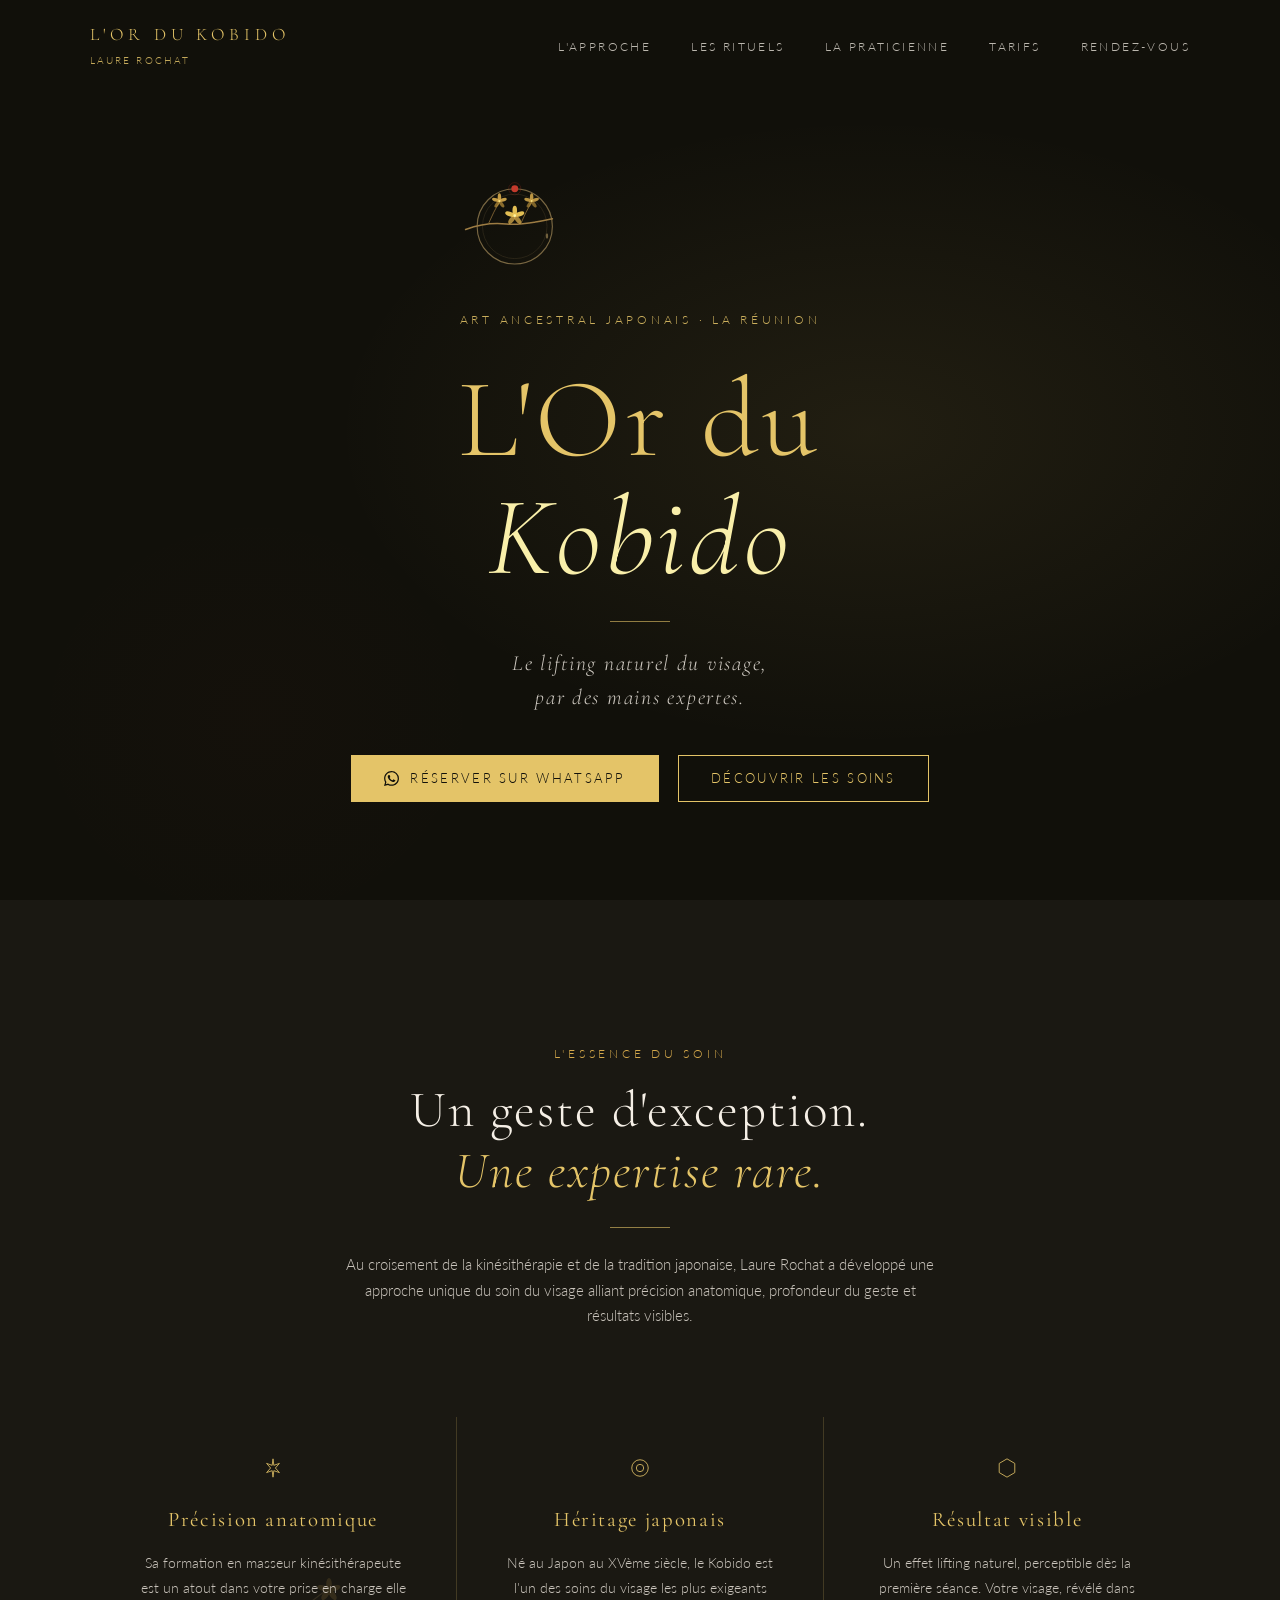
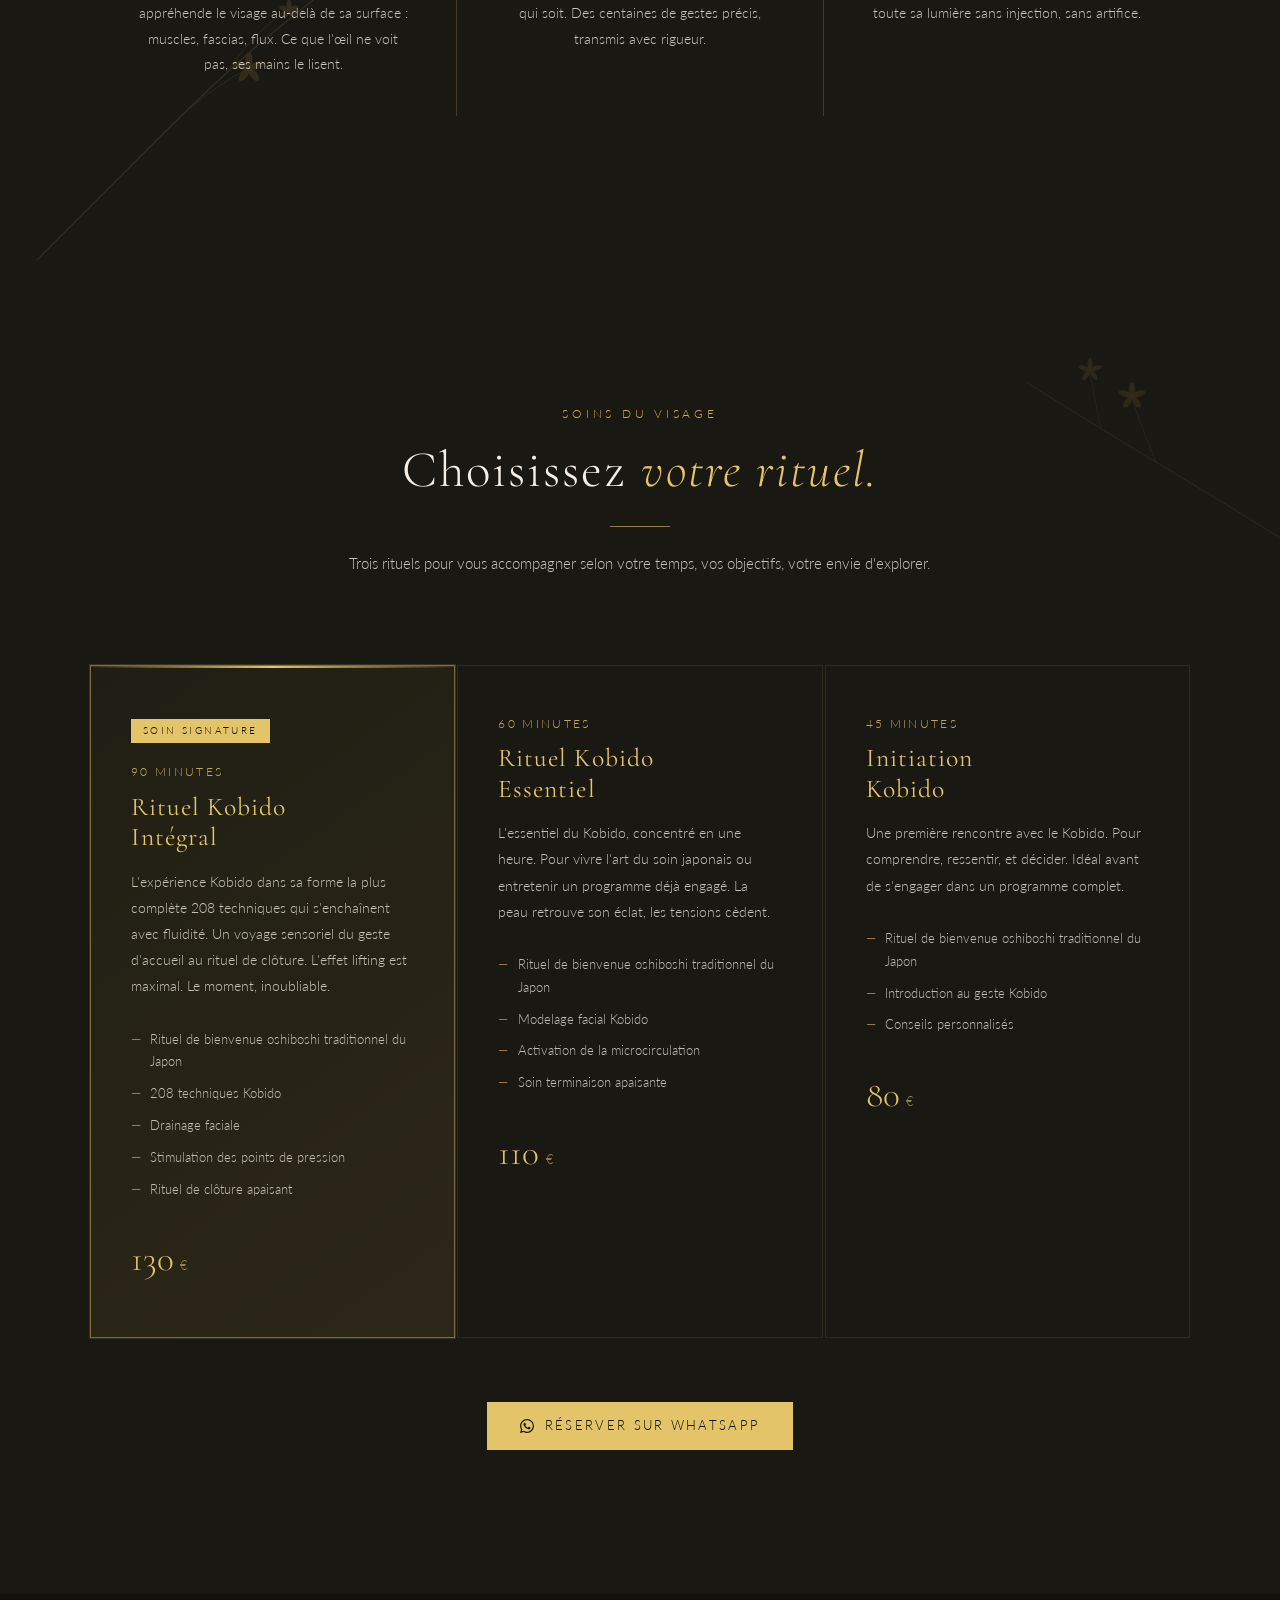
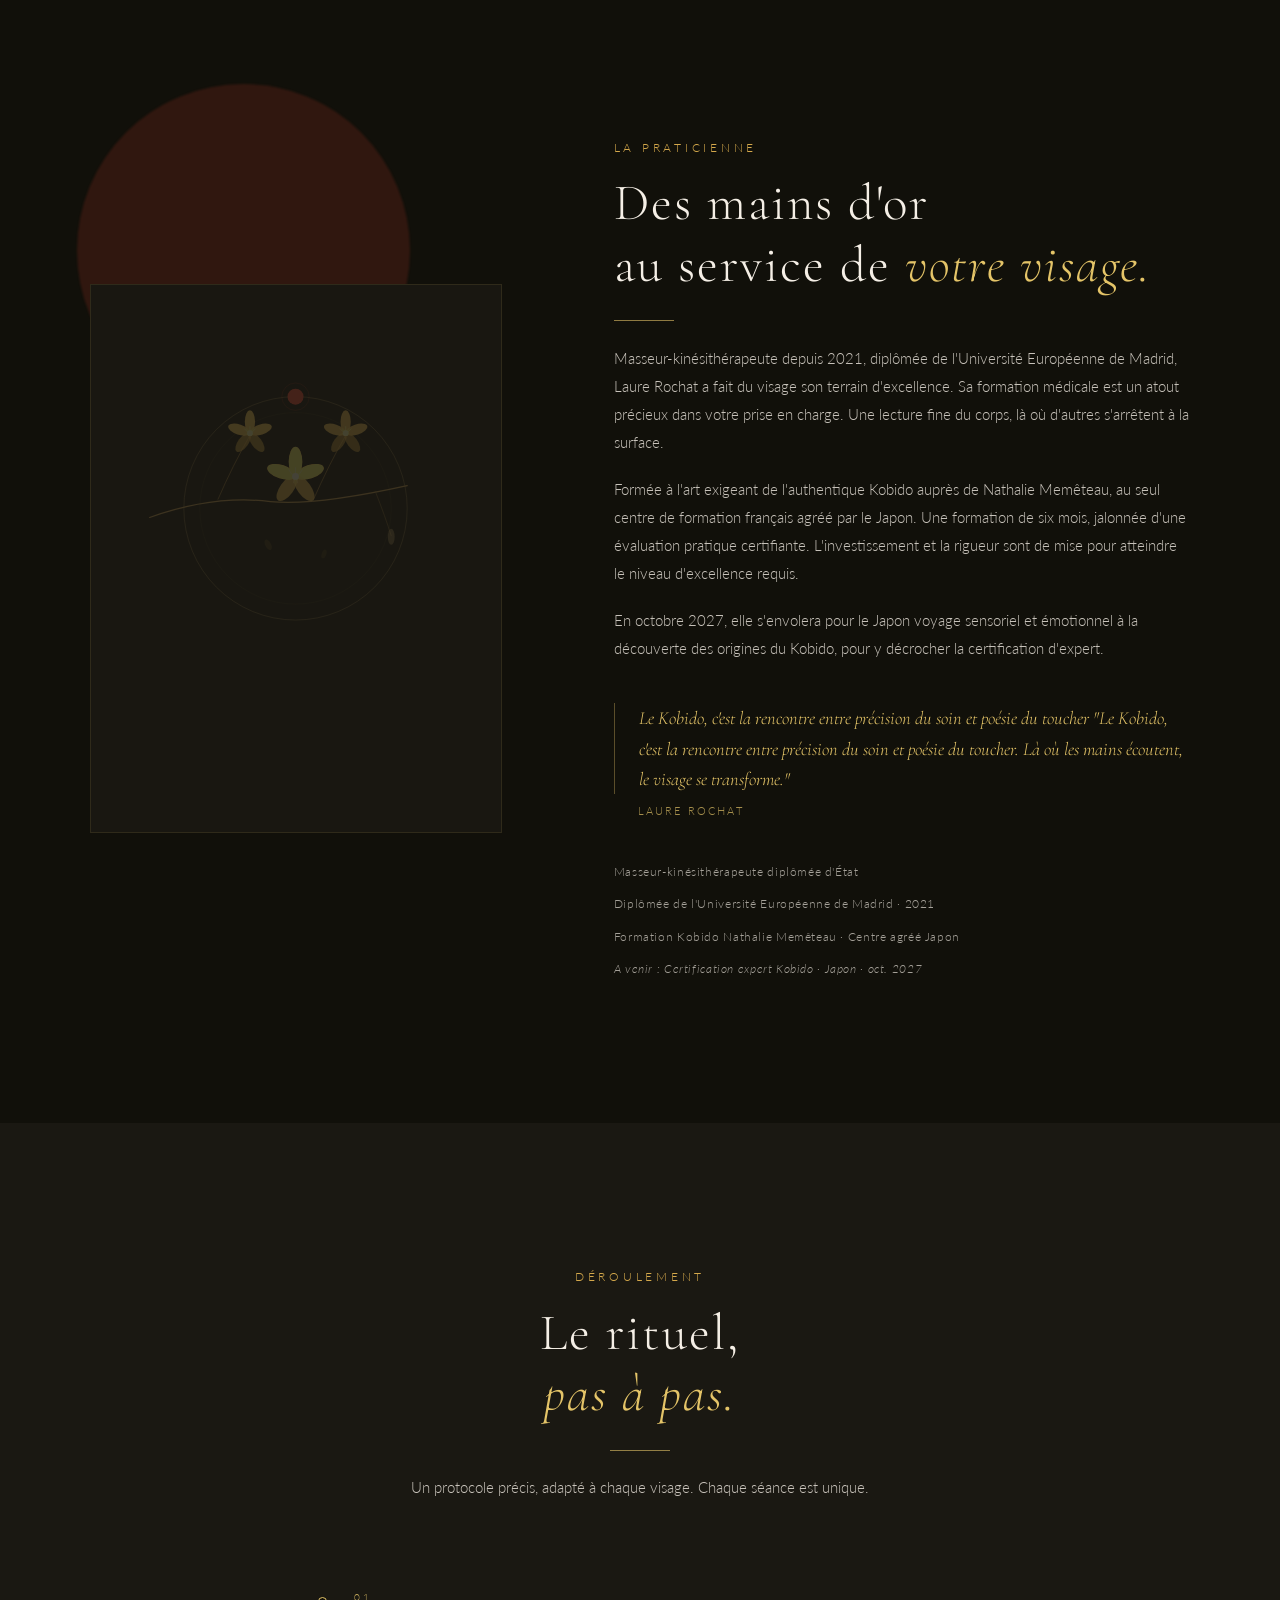
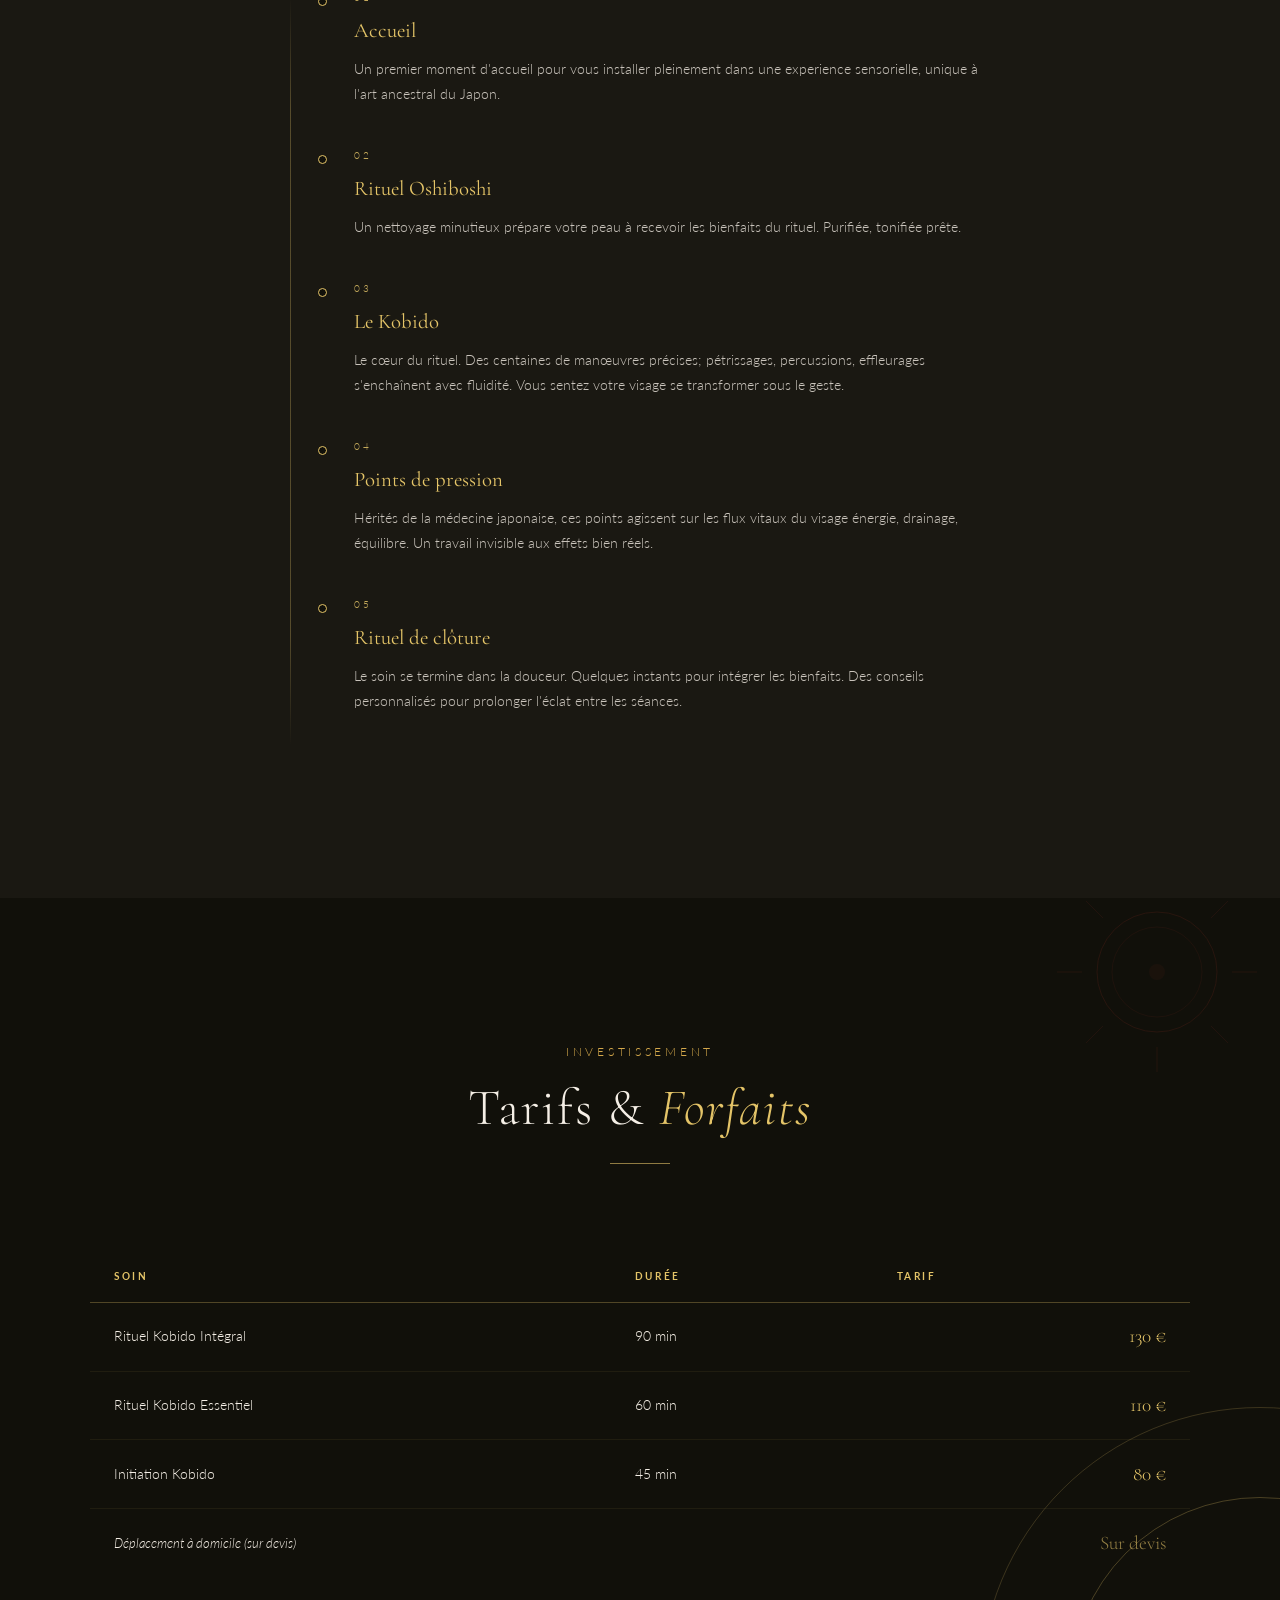
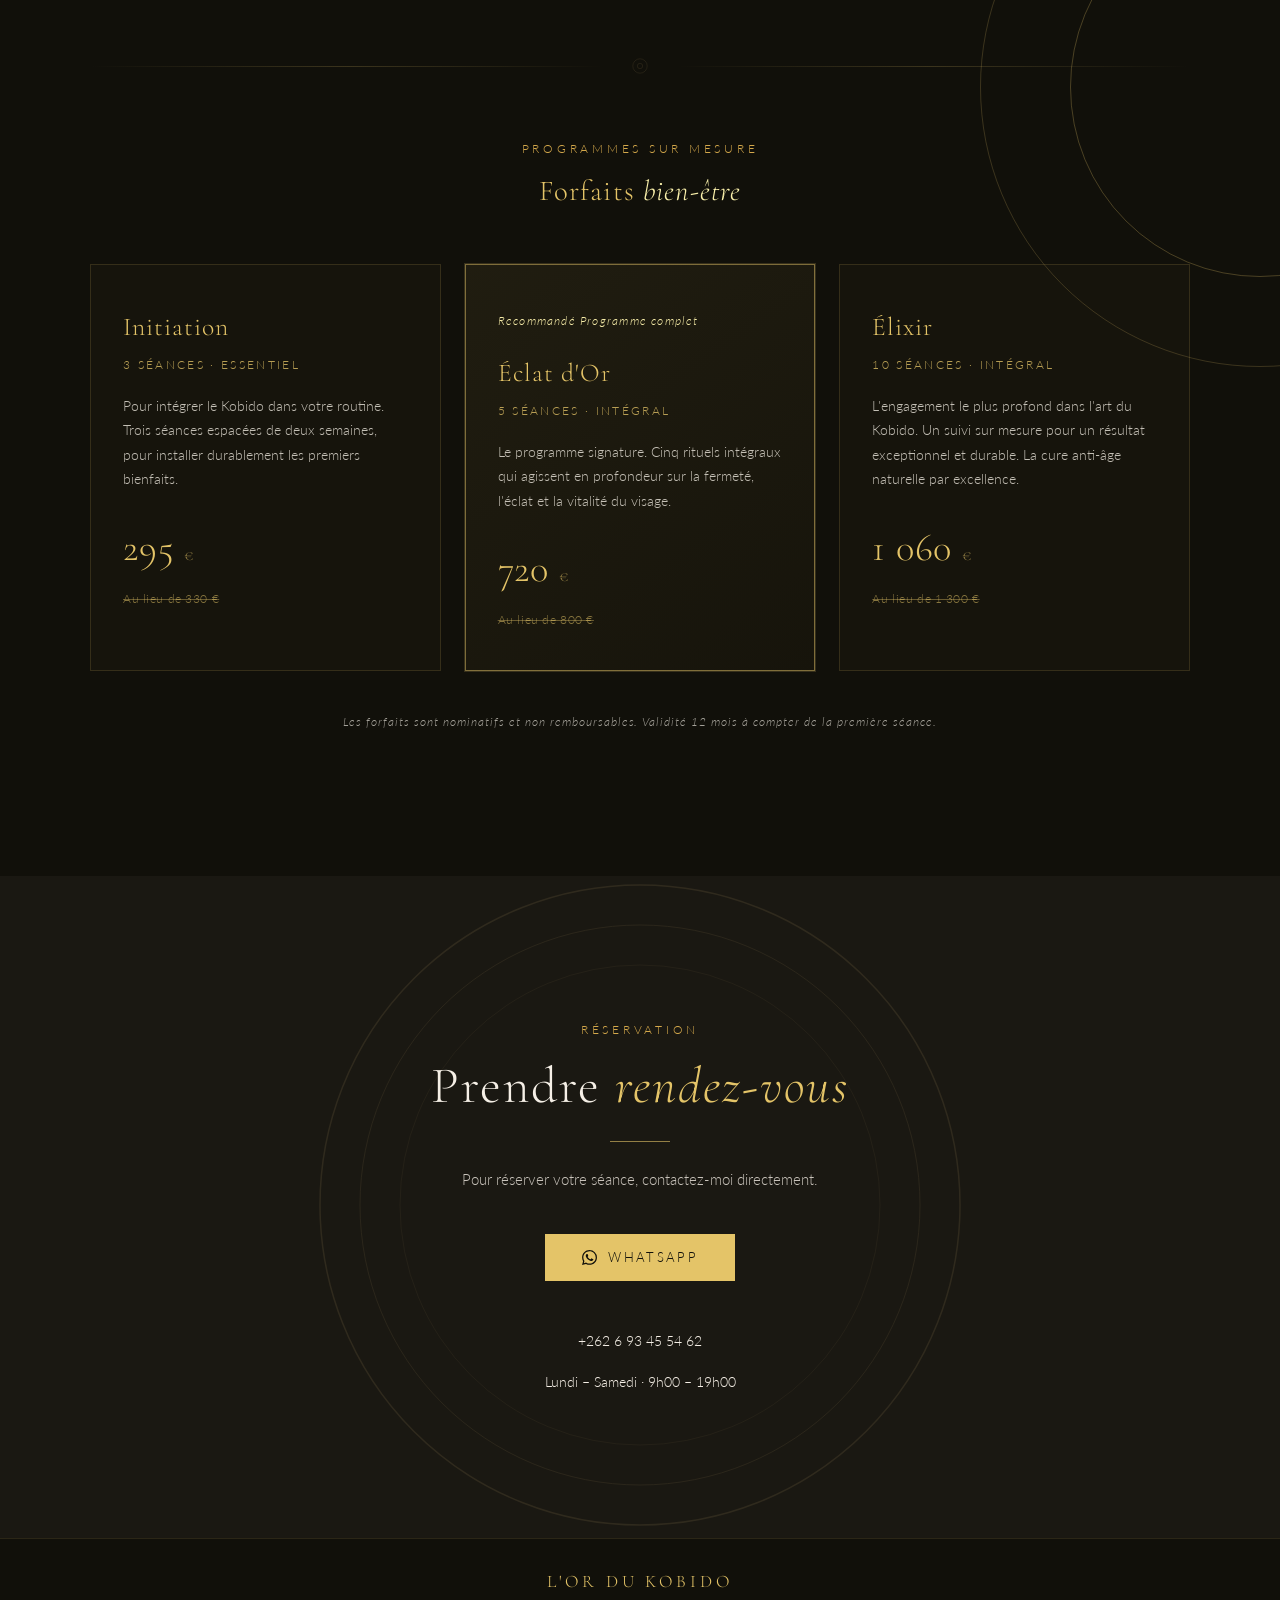
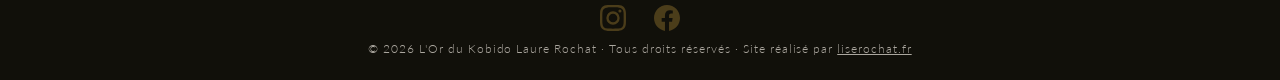
==== index.html @ 45dc6b16 "feat: mise a jour du contenu review avec le client" ====
<!DOCTYPE html>
<html lang="fr">
<head>
  <meta charset="UTF-8" />
  <meta name="viewport" content="width=device-width, initial-scale=1.0" />
  <meta name="description" content="L'Or du Kobido  Laure Rochat, kinésithérapeute spécialisée dans l'art ancestral japonais du Kobido. Lifting naturel et rituel du visage d'exception à La Réunion." />
  <meta name="author" content="L'Or du Kobido  Laure Rochat" />
  <meta name="geo.region" content="RE" />
  <meta name="geo.placename" content="La Réunion, France" />
  <meta name="geo.position" content="-21.1151;55.5364" />

  <!-- Open Graph -->
  <meta property="og:title" content="L'Or du Kobido  Rituel du visage ancestral japonais" />
  <meta property="og:description" content="Rituels Kobido par Laure Rochat, kinésithérapeute. Lifting naturel, éclat et détente profonde à La Réunion." />
  <meta property="og:type" content="website" />
  <meta property="og:url" content="https://lordukobido.fr" />
  <meta property="og:locale" content="fr_FR" />

  <title>L'Or du Kobido · Laure Rochat · La Réunion</title>

  <link rel="preconnect" href="https://fonts.googleapis.com" />
  <link rel="preconnect" href="https://fonts.gstatic.com" crossorigin />
  <link rel="preload" as="style" href="https://fonts.googleapis.com/css2?family=Cormorant+Garamond:ital,wght@0,300;0,400;0,500;1,300;1,400&family=Lato:wght@300;400;700&display=swap" />
  <link rel="stylesheet" href="https://fonts.googleapis.com/css2?family=Cormorant+Garamond:ital,wght@0,300;0,400;0,500;1,300;1,400&family=Lato:wght@300;400;700&display=swap" media="print" onload="this.media='all'" />
  <noscript><link rel="stylesheet" href="https://fonts.googleapis.com/css2?family=Cormorant+Garamond:ital,wght@0,300;0,400;0,500;1,300;1,400&family=Lato:wght@300;400;700&display=swap" /></noscript>
  <link rel="canonical" href="https://lordukobido.fr/" />
  <link rel="icon" href="assets/logo_icone_fond_noir.svg" type="image/svg+xml" />
  <link rel="sitemap" type="application/xml" href="/sitemap.xml" />
  <meta name="robots" content="index, follow" />
  <meta name="theme-color" content="#11100A" />
  <meta property="og:image" content="https://lordukobido.fr/og-image.jpg" />
  <meta property="og:image:width" content="1200" />
  <meta property="og:image:height" content="630" />
  <meta name="twitter:card" content="summary_large_image" />
  <meta name="twitter:title" content="L'Or du Kobido  Rituel du visage ancestral japonais" />
  <meta name="twitter:description" content="Rituels Kobido par Laure Rochat, kinésithérapeute. Lifting naturel, éclat et détente profonde à La Réunion." />
  <meta name="twitter:image" content="https://lordukobido.fr/og-image.jpg" />
  <link rel="stylesheet" href="style.css" />

  <script type="application/ld+json">
  {
    "@context": "https://schema.org",
    "@type": "LocalBusiness",
    "name": "L'Or du Kobido",
    "description": "Rituels du visage Kobido par Laure Rochat, kinésithérapeute. Art ancestral japonais à La Réunion.",
    "url": "https://lordukobido.fr",
    "telephone": "+262693455462",
    "email": "contact@ordukobido.fr",
    "address": {
      "@type": "PostalAddress",
      "addressCountry": "RE",
      "addressLocality": "La Réunion"
    },
    "priceRange": "€€€",
    "openingHours": "Mo-Sa 09:00-19:00",
    "sameAs": [
      "https://www.instagram.com/ordukobido",
      "https://www.facebook.com/ordukobido"
    ]
  }
  </script>
</head>
<body>

<a href="#contenu-principal" class="skip-link">Aller au contenu principal</a>

<!-- ══ DEFS SVG PARTAGÉS ══════════════════════ -->
<svg aria-hidden="true" focusable="false" style="display:none" xmlns="http://www.w3.org/2000/svg">
  <defs>
    <path id="icon-whatsapp" d="M17.472 14.382c-.297-.149-1.758-.867-2.03-.967-.273-.099-.471-.148-.67.15-.197.297-.767.966-.94 1.164-.173.199-.347.223-.644.075-.297-.15-1.255-.463-2.39-1.475-.883-.788-1.48-1.761-1.653-2.059-.173-.297-.018-.458.13-.606.134-.133.298-.347.446-.52.149-.174.198-.298.298-.497.099-.198.05-.371-.025-.52-.075-.149-.669-1.612-.916-2.207-.242-.579-.487-.5-.669-.51-.173-.008-.371-.01-.57-.01-.198 0-.52.074-.792.372-.272.297-1.04 1.016-1.04 2.479 0 1.462 1.065 2.875 1.213 3.074.149.198 2.096 3.2 5.077 4.487.709.306 1.262.489 1.694.625.712.227 1.36.195 1.871.118.571-.085 1.758-.719 2.006-1.413.248-.694.248-1.289.173-1.413-.074-.124-.272-.198-.57-.347m-5.421 7.403h-.004a9.87 9.87 0 01-5.031-1.378l-.361-.214-3.741.982.998-3.648-.235-.374a9.86 9.86 0 01-1.51-5.26c.001-5.45 4.436-9.884 9.888-9.884 2.64 0 5.122 1.03 6.988 2.898a9.825 9.825 0 012.893 6.994c-.003 5.45-4.437 9.884-9.885 9.884m8.413-18.297A11.815 11.815 0 0012.05 0C5.495 0 .16 5.335.157 11.892c0 2.096.547 4.142 1.588 5.945L.057 24l6.305-1.654a11.882 11.882 0 005.683 1.448h.005c6.554 0 11.89-5.335 11.893-11.893a11.821 11.821 0 00-3.48-8.413Z"/>
  </defs>
</svg>

<!-- ══ NAVIGATION ══════════════════════════════ -->
<nav class="nav" role="navigation" aria-label="Navigation principale">
  <div class="container nav__inner">
    <a href="#accueil" class="nav__logo" aria-label="L'Or du Kobido  Accueil">
      <span class="nav__logo-text">
        <span class="nav__logo-name">L'Or du Kobido</span>
        <span class="nav__logo-sub">Laure Rochat</span>
      </span>
    </a>

    <ul class="nav__links" id="nav-links" role="list">
      <li><a href="#approche">L'approche</a></li>
      <li><a href="#prestations">Les rituels</a></li>
      <li><a href="#laure">La praticienne</a></li>
      <li><a href="#tarifs">Tarifs</a></li>
      <li><a href="#contact">Rendez-vous</a></li>
    </ul>

    <button class="nav__burger" aria-controls="nav-links" aria-expanded="false" aria-label="Menu">
      <span></span><span></span><span></span>
    </button>
  </div>
</nav>

<main id="contenu-principal">

<!-- ══ HERO ══════════════════════════════════════ -->
<section id="accueil" class="hero" aria-label="Accueil">


  <div class="hero__bg" aria-hidden="true"></div>

  <div class="hero__content">

    <!-- Logo bijou central -->
    <div class="hero__logo-grand" aria-hidden="true">
      <svg class="hero__logo-svg" xmlns="http://www.w3.org/2000/svg" viewBox="100 70 280 250" focusable="false" aria-hidden="true">
        <circle cx="240" cy="196" r="98" fill="none" stroke="#C9A96E" stroke-width="3" opacity="0.55"/>
        <circle cx="240" cy="196" r="84" fill="none" stroke="#C9A96E" stroke-width="1.5" opacity="0.22"/>
        <circle cx="240" cy="98" r="9" fill="#C0392B"/>
        <circle cx="240" cy="98" r="16" fill="none" stroke="#C0392B" stroke-width="1.5" opacity="0.35"/>
        <path d="M112 204 Q168 184 218 190 Q256 194 338 176" stroke="#9A7A42" stroke-width="4" fill="none" stroke-linecap="round"/>
        <path d="M172 188 Q185 158 200 132" stroke="#7A5F32" stroke-width="2.5" fill="none" stroke-linecap="round"/>
        <path d="M255 190 Q269 158 284 132" stroke="#7A5F32" stroke-width="2.5" fill="none" stroke-linecap="round"/>
        <g transform="translate(200,130)">
          <ellipse cx="0" cy="-10" rx="4.5" ry="10" fill="#D4A84B" opacity="0.9" transform="rotate(0)"/>
          <ellipse cx="0" cy="-10" rx="4.5" ry="10" fill="#D4A84B" opacity="0.9" transform="rotate(72)"/>
          <ellipse cx="0" cy="-10" rx="4.5" ry="10" fill="#B8903A" opacity="0.7" transform="rotate(144)"/>
          <ellipse cx="0" cy="-10" rx="4.5" ry="10" fill="#B8903A" opacity="0.7" transform="rotate(216)"/>
          <ellipse cx="0" cy="-10" rx="4.5" ry="10" fill="#D4A84B" opacity="0.9" transform="rotate(288)"/>
          <circle cx="0" cy="0" r="3" fill="#F5E080"/>
        </g>
        <g transform="translate(240,168)">
          <ellipse cx="0" cy="-13" rx="6" ry="13" fill="#EAC455" opacity="0.95" transform="rotate(0)"/>
          <ellipse cx="0" cy="-13" rx="6" ry="13" fill="#EAC455" opacity="0.95" transform="rotate(72)"/>
          <ellipse cx="0" cy="-13" rx="6" ry="13" fill="#D4A84B" opacity="0.75" transform="rotate(144)"/>
          <ellipse cx="0" cy="-13" rx="6" ry="13" fill="#D4A84B" opacity="0.75" transform="rotate(216)"/>
          <ellipse cx="0" cy="-13" rx="6" ry="13" fill="#EAC455" opacity="0.95" transform="rotate(288)"/>
          <circle cx="0" cy="0" r="3.5" fill="#FBF0A0"/>
        </g>
        <g transform="translate(284,130)">
          <ellipse cx="0" cy="-10" rx="4.5" ry="10" fill="#D4A84B" opacity="0.85" transform="rotate(0)"/>
          <ellipse cx="0" cy="-10" rx="4.5" ry="10" fill="#D4A84B" opacity="0.85" transform="rotate(72)"/>
          <ellipse cx="0" cy="-10" rx="4.5" ry="10" fill="#B8903A" opacity="0.65" transform="rotate(144)"/>
          <ellipse cx="0" cy="-10" rx="4.5" ry="10" fill="#B8903A" opacity="0.65" transform="rotate(216)"/>
          <ellipse cx="0" cy="-10" rx="4.5" ry="10" fill="#D4A84B" opacity="0.85" transform="rotate(288)"/>
          <circle cx="0" cy="0" r="2.5" fill="#F5E080"/>
        </g>
        <ellipse cx="324" cy="221" rx="3" ry="7" fill="#C9A96E" opacity="0.5"/>
      </svg>
    </div>

    <p class="hero__eyebrow">Art ancestral japonais · La Réunion</p>
    <h1 class="hero__title">L'Or du <em>Kobido</em></h1>
    <span class="sep" aria-hidden="true"></span>
    <p class="hero__subtitle">Le lifting naturel du visage,<br>par des mains expertes.</p>

    <div class="hero__cta">
      <a href="https://wa.me/262693455462" class="btn btn--plein btn--icon" target="_blank" rel="noopener noreferrer" aria-label="Réserver sur WhatsApp">
        <svg width="15" height="15" viewBox="0 0 24 24" fill="currentColor" aria-hidden="true" focusable="false"><use href="#icon-whatsapp"/></svg>
        Réserver sur WhatsApp
      </a>
      <a href="#prestations" class="btn">Découvrir les soins</a>
    </div>
  </div>
</section>

<!-- ══ APPROCHE ══════════════════════════════════ -->
<section id="approche" class="section section--creme" aria-labelledby="approche-titre">
  <!-- Deco  branche cerisier -->
  <svg aria-hidden="true" focusable="false" style="position:absolute;bottom:-5%;left:-4%;width:480px;height:380px;pointer-events:none;user-select:none;opacity:0.14" viewBox="0 0 480 380" xmlns="http://www.w3.org/2000/svg">
    <path d="M60 360 Q140 280 220 200 Q300 120 380 60" stroke="#C9A96E" stroke-width="1.2" fill="none" stroke-linecap="round"/>
    <path d="M220 200 Q260 160 300 140" stroke="#C9A96E" stroke-width="0.8" fill="none" stroke-linecap="round"/>
    <path d="M280 140 Q310 100 340 80" stroke="#C9A96E" stroke-width="0.7" fill="none" stroke-linecap="round"/>
    <g transform="translate(300,140)">
      <ellipse cx="0" cy="-8" rx="3.5" ry="8" fill="#D4A84B" transform="rotate(0)"/>
      <ellipse cx="0" cy="-8" rx="3.5" ry="8" fill="#D4A84B" transform="rotate(72)"/>
      <ellipse cx="0" cy="-8" rx="3.5" ry="8" fill="#D4A84B" transform="rotate(144)"/>
      <ellipse cx="0" cy="-8" rx="3.5" ry="8" fill="#D4A84B" transform="rotate(216)"/>
      <ellipse cx="0" cy="-8" rx="3.5" ry="8" fill="#D4A84B" transform="rotate(288)"/>
      <circle cx="0" cy="0" r="2" fill="#F5E080"/>
    </g>
    <g transform="translate(380,62)">
      <ellipse cx="0" cy="-6" rx="2.8" ry="6" fill="#D4A84B" transform="rotate(0)"/>
      <ellipse cx="0" cy="-6" rx="2.8" ry="6" fill="#D4A84B" transform="rotate(72)"/>
      <ellipse cx="0" cy="-6" rx="2.8" ry="6" fill="#D4A84B" transform="rotate(144)"/>
      <ellipse cx="0" cy="-6" rx="2.8" ry="6" fill="#D4A84B" transform="rotate(216)"/>
      <ellipse cx="0" cy="-6" rx="2.8" ry="6" fill="#D4A84B" transform="rotate(288)"/>
      <circle cx="0" cy="0" r="1.6" fill="#F5E080"/>
    </g>
    <g transform="translate(340,82)">
      <ellipse cx="0" cy="-5" rx="2.5" ry="5" fill="#C9A96E" transform="rotate(0)"/>
      <ellipse cx="0" cy="-5" rx="2.5" ry="5" fill="#C9A96E" transform="rotate(72)"/>
      <ellipse cx="0" cy="-5" rx="2.5" ry="5" fill="#C9A96E" transform="rotate(144)"/>
      <ellipse cx="0" cy="-5" rx="2.5" ry="5" fill="#C9A96E" transform="rotate(216)"/>
      <ellipse cx="0" cy="-5" rx="2.5" ry="5" fill="#C9A96E" transform="rotate(288)"/>
      <circle cx="0" cy="0" r="1.4" fill="#F5E080"/>
    </g>
  </svg>
  <div class="container">
    <header class="section__header reveal">
      <p class="section__surtitle">L'essence du soin</p>
      <h2 class="section__title" id="approche-titre">Un geste d'exception.<br><em>Une expertise rare.</em></h2>
      <span class="sep"></span>
      <p class="section__intro">
        Au croisement de la kinésithérapie et de la tradition japonaise, Laure Rochat a développé une approche unique du soin du visage alliant précision anatomique, profondeur du geste et résultats visibles.
      </p>
    </header>

    <div class="philosophie__grid" role="list">
      <article class="philosophie__item reveal reveal-delay-1">
        <svg class="philosophie__icon" viewBox="0 0 24 24" aria-hidden="true" focusable="false" width="22" height="22" fill="none" stroke="currentColor" stroke-width="1"><path d="M12 2 L12.9 9.1 L19 7 L14.6 12 L19 17 L12.9 14.9 L12 22 L11.1 14.9 L5 17 L9.4 12 L5 7 L11.1 9.1 Z"/></svg>
        <h3>Précision anatomique</h3>
        <p>Sa formation en masseur kinésithérapeute est un atout dans votre prise en charge  elle appréhende le visage au-delà de sa surface : muscles, fascias, flux. Ce que l'œil ne voit pas, ses mains le lisent.</p>
      </article>
      <div class="philosophie__divider" aria-hidden="true"></div>
      <article class="philosophie__item reveal reveal-delay-2">
        <svg class="philosophie__icon" viewBox="0 0 24 24" aria-hidden="true" focusable="false" width="22" height="22" fill="none" stroke="currentColor" stroke-width="1"><circle cx="12" cy="12" r="9"/><circle cx="12" cy="12" r="4"/></svg>
        <h3>Héritage japonais</h3>
        <p>Né au Japon au XVème siècle, le Kobido est l'un des soins du visage les plus exigeants qui soit. Des centaines de gestes précis, transmis avec rigueur.</p>
      </article>
      <div class="philosophie__divider" aria-hidden="true"></div>
      <article class="philosophie__item reveal reveal-delay-3">
        <svg class="philosophie__icon" viewBox="0 0 24 24" aria-hidden="true" focusable="false" width="22" height="22" fill="none" stroke="currentColor" stroke-width="1"><path d="M12 2 L20.5 7 L20.5 17 L12 22 L3.5 17 L3.5 7 Z"/></svg>
        <h3>Résultat visible</h3>
        <p>Un effet lifting naturel, perceptible dès la première séance. Votre visage, révélé dans toute sa lumière  sans injection, sans artifice.</p>
      </article>
    </div>
  </div>
</section>

<!-- ══ PRESTATIONS ════════════════════════════════ -->
<section id="prestations" class="section section--creme" aria-labelledby="prestations-titre">
  <svg aria-hidden="true" focusable="false" style="position:absolute;top:4%;right:-2%;width:min(360px,40vw);height:min(280px,30vw);pointer-events:none;user-select:none;opacity:0.11" viewBox="0 0 360 280" xmlns="http://www.w3.org/2000/svg">
    <path d="M360 240 Q280 190 210 148 Q155 115 80 68" stroke="#C9A96E" stroke-width="1" fill="none" stroke-linecap="round"/>
    <path d="M210 148 Q195 112 186 84" stroke="#C9A96E" stroke-width="0.7" fill="none" stroke-linecap="round"/>
    <path d="M155 115 Q148 82 144 58" stroke="#C9A96E" stroke-width="0.6" fill="none" stroke-linecap="round"/>
    <g transform="translate(186,82)">
      <ellipse cx="0" cy="-7" rx="3" ry="7" fill="#D4A84B" transform="rotate(0)"/>
      <ellipse cx="0" cy="-7" rx="3" ry="7" fill="#D4A84B" transform="rotate(72)"/>
      <ellipse cx="0" cy="-7" rx="3" ry="7" fill="#D4A84B" transform="rotate(144)"/>
      <ellipse cx="0" cy="-7" rx="3" ry="7" fill="#D4A84B" transform="rotate(216)"/>
      <ellipse cx="0" cy="-7" rx="3" ry="7" fill="#D4A84B" transform="rotate(288)"/>
      <circle cx="0" cy="0" r="2" fill="#F5E080"/>
    </g>
    <g transform="translate(144,56)">
      <ellipse cx="0" cy="-6" rx="2.5" ry="6" fill="#C9A96E" transform="rotate(0)"/>
      <ellipse cx="0" cy="-6" rx="2.5" ry="6" fill="#C9A96E" transform="rotate(72)"/>
      <ellipse cx="0" cy="-6" rx="2.5" ry="6" fill="#C9A96E" transform="rotate(144)"/>
      <ellipse cx="0" cy="-6" rx="2.5" ry="6" fill="#C9A96E" transform="rotate(216)"/>
      <ellipse cx="0" cy="-6" rx="2.5" ry="6" fill="#C9A96E" transform="rotate(288)"/>
      <circle cx="0" cy="0" r="1.5" fill="#F5E080"/>
    </g>
  </svg>
  <div class="container">
    <header class="section__header reveal">
      <p class="section__surtitle">Soins du visage</p>
      <h2 class="section__title" id="prestations-titre">Choisissez <em>votre rituel.</em></h2>
      <span class="sep"></span>
      <p class="section__intro">
        Trois rituels pour vous accompagner  selon votre temps, vos objectifs, votre envie d'explorer.
      </p>
    </header>

    <div class="prestations__grid" role="list">
      <article class="prestation-card prestation-card--vedette reveal reveal-delay-1">
        <span class="prestation-card__badge">Soin signature</span>
        <p class="prestation-card__duree">90 minutes</p>
        <h3 class="prestation-card__titre">Rituel Kobido<br>Intégral</h3>
        <p class="prestation-card__desc">
          L'expérience Kobido dans sa forme la plus complète 208 techniques qui s'enchaînent avec fluidité. Un voyage sensoriel du geste d'accueil au rituel de clôture. L'effet lifting est maximal. Le moment, inoubliable.
        </p>
        <ul class="prestation-card__details">
          <li>Rituel de bienvenue oshiboshi traditionnel du Japon</li>
          <li>208 techniques Kobido</li>
          <li>Drainage faciale</li>
          <li>Stimulation des points de pression</li>
          <li>Rituel de clôture apaisant</li>
        </ul>
        <div class="prestation-card__prix">
          <span class="prestation-card__montant">130</span>
          <span class="prestation-card__devise">€</span>
        </div>
      </article>

      <article class="prestation-card reveal reveal-delay-2">
        <p class="prestation-card__duree">60 minutes</p>
        <h3 class="prestation-card__titre">Rituel Kobido<br>Essentiel</h3>
        <p class="prestation-card__desc">
          L'essentiel du Kobido, concentré en une heure. Pour vivre l'art du soin japonais ou entretenir un programme déjà engagé. La peau retrouve son éclat, les tensions cèdent.
        </p>
        <ul class="prestation-card__details">
          <li>Rituel de bienvenue oshiboshi traditionnel du Japon</li>
          <li>Modelage facial Kobido</li>
          <li>Activation de la microcirculation</li>
          <li>Soin terminaison apaisante</li>
        </ul>
        <div class="prestation-card__prix">
          <span class="prestation-card__montant">110</span>
          <span class="prestation-card__devise">€</span>
        </div>
      </article>

      <article class="prestation-card reveal reveal-delay-3">
        <p class="prestation-card__duree">45 minutes</p>
        <h3 class="prestation-card__titre">Initiation<br>Kobido</h3>
        <p class="prestation-card__desc">
          Une première rencontre avec le Kobido. Pour comprendre, ressentir, et décider. Idéal avant de s'engager dans un programme complet.
        </p>
        <ul class="prestation-card__details">
          <li>Rituel de bienvenue oshiboshi traditionnel du Japon</li>
          <li>Introduction au geste Kobido</li>
          <li>Conseils personnalisés</li>
        </ul>
        <div class="prestation-card__prix">
          <span class="prestation-card__montant">80</span>
          <span class="prestation-card__devise">€</span>
        </div>
      </article>
    </div>

    <div class="section__cta-inline reveal">
      <a href="https://wa.me/262693455462" class="btn btn--plein btn--icon" target="_blank" rel="noopener noreferrer" aria-label="Réserver sur WhatsApp">
        <svg width="14" height="14" viewBox="0 0 24 24" fill="currentColor" aria-hidden="true" focusable="false"><use href="#icon-whatsapp"/></svg>
        Réserver sur WhatsApp
      </a>
    </div>
  </div>
</section>

<!-- ══ EXPERTISE DE LAURE ════════════════════════ -->
<section id="laure" class="section section--laure" aria-labelledby="laure-titre">
  <div class="container">
    <div class="expertise__layout">

      <div class="expertise__photo reveal">
        <div class="expertise__photo-logo" aria-hidden="true">
          <img src="assets/logo_icone_fond_noir.svg" alt="" width="120" height="120" loading="lazy" class="expertise__photo-logo-img" />
        </div>
      </div>

      <div class="expertise__text reveal reveal-delay-2">
        <p class="section__surtitle">La praticienne</p>
        <h2 class="section__title" id="laure-titre">Des mains d'or<br>au service de <em>votre visage.</em></h2>
        <span class="sep sep--left"></span>

        <p class="expertise__bio">
          Masseur-kinésithérapeute depuis 2021, diplômée de l'Université Européenne de Madrid, Laure Rochat a fait du visage son terrain d'excellence. Sa formation médicale est un atout précieux dans votre prise en charge. Une lecture fine du corps, là où d'autres s'arrêtent à la surface.
        </p>
        <p class="expertise__bio">
          Formée à l'art exigeant de l'authentique Kobido auprès de Nathalie Memêteau, au seul centre de formation français agréé par le Japon. Une formation de six mois, jalonnée d'une évaluation pratique certifiante. L'investissement et la rigueur sont de mise pour atteindre le niveau d'excellence requis.
        </p>
        <p class="expertise__bio">
          En octobre 2027, elle s'envolera pour le Japon voyage sensoriel et émotionnel à la découverte des origines du Kobido, pour y décrocher la certification d'expert.
        </p>

        <blockquote class="expertise__citation">Le Kobido, c'est la rencontre entre précision du soin et poésie du toucher
          "Le Kobido, c'est la rencontre entre précision du soin et poésie du toucher. Là où les mains écoutent, le visage se transforme."
        </blockquote>
        <p class="expertise__citation-auteur"> Laure Rochat</p>

        <ul class="expertise__badges" aria-label="Qualifications de Laure Rochat">
          <li class="expertise__badge">Masseur-kinésithérapeute diplômée d'État</li>
          <li class="expertise__badge">Diplômée de l'Université Européenne de Madrid · 2021</li>
          <li class="expertise__badge">Formation Kobido  Nathalie Memêteau · Centre agréé Japon</li>
          <li class="expertise__badge"> <em>A venir : Certification expert Kobido · Japon · oct. 2027</em></li>
        </ul>
      </div>

    </div>
  </div>
</section>

<!-- ══ LE RITUEL ══════════════════════════════════ -->
<section id="rituel" class="section section--creme" aria-labelledby="rituel-titre">
  <div class="container">
    <header class="section__header reveal">
      <p class="section__surtitle">Déroulement</p>
      <h2 class="section__title" id="rituel-titre">Le rituel,<br><em>pas à pas.</em></h2>
      <span class="sep"></span>
      <p class="section__intro">
        Un protocole précis, adapté à chaque visage. Chaque séance est unique.
      </p>
    </header>

    <div class="rituel__steps reveal" role="list">
      <article class="rituel__step">
        <p class="rituel__step-num">01</p>
        <h3 class="rituel__step-titre">Accueil</h3>
        <p class="rituel__step-texte">Un premier moment d'accueil pour vous installer pleinement dans une experience sensorielle, unique à l'art ancestral du Japon.</p>
      </article>
      <article class="rituel__step">
        <p class="rituel__step-num">02</p>
        <h3 class="rituel__step-titre">Rituel Oshiboshi</h3>
        <p class="rituel__step-texte">Un nettoyage minutieux prépare votre peau à recevoir les bienfaits du rituel. Purifiée, tonifiée  prête.</p>
      </article>
      <article class="rituel__step">
        <p class="rituel__step-num">03</p>
        <h3 class="rituel__step-titre">Le Kobido</h3>
        <p class="rituel__step-texte">Le cœur du rituel. Des centaines de manœuvres précises; pétrissages, percussions, effleurages s'enchaînent avec fluidité. Vous sentez votre visage se transformer sous le geste.</p>
      </article>
      <article class="rituel__step">
        <p class="rituel__step-num">04</p>
        <h3 class="rituel__step-titre">Points de pression</h3>
        <p class="rituel__step-texte">Hérités de la médecine japonaise, ces points agissent sur les flux vitaux du visage  énergie, drainage, équilibre. Un travail invisible aux effets bien réels.</p>
      </article>
      <article class="rituel__step">
        <p class="rituel__step-num">05</p>
        <h3 class="rituel__step-titre">Rituel de clôture</h3>
        <p class="rituel__step-texte">Le soin se termine dans la douceur. Quelques instants pour intégrer les bienfaits. Des conseils personnalisés pour prolonger l'éclat entre les séances.</p>
      </article>
    </div>
  </div>
</section>

<!-- ══ TARIFS & FORFAITS ══════════════════════════ -->
<section id="tarifs" class="section" aria-labelledby="tarifs-titre">
  <!-- Deco  soleil vermillon -->
  <svg aria-hidden="true" focusable="false" style="position:absolute;top:-8%;right:-6%;width:400px;height:400px;pointer-events:none;user-select:none;opacity:0.13" viewBox="0 0 400 400" xmlns="http://www.w3.org/2000/svg">
    <circle cx="200" cy="200" r="60" fill="none" stroke="#C0392B" stroke-width="1"/>
    <circle cx="200" cy="200" r="45" fill="none" stroke="#C0392B" stroke-width="0.6"/>
    <line x1="200" y1="125" x2="200" y2="100" stroke="#C0392B" stroke-width="0.8"/>
    <line x1="200" y1="275" x2="200" y2="300" stroke="#C0392B" stroke-width="0.8"/>
    <line x1="125" y1="200" x2="100" y2="200" stroke="#C0392B" stroke-width="0.8"/>
    <line x1="275" y1="200" x2="300" y2="200" stroke="#C0392B" stroke-width="0.8"/>
    <line x1="146" y1="146" x2="129" y2="129" stroke="#C0392B" stroke-width="0.7"/>
    <line x1="254" y1="146" x2="271" y2="129" stroke="#C0392B" stroke-width="0.7"/>
    <line x1="146" y1="254" x2="129" y2="271" stroke="#C0392B" stroke-width="0.7"/>
    <line x1="254" y1="254" x2="271" y2="271" stroke="#C0392B" stroke-width="0.7"/>
    <circle cx="200" cy="200" r="8" fill="#C0392B" opacity="0.4"/>
  </svg>
  <div class="container">
    <header class="section__header reveal">
      <p class="section__surtitle">Investissement</p>
      <h2 class="section__title" id="tarifs-titre">Tarifs & <em>Forfaits</em></h2>
      <span class="sep"></span>
    </header>

    <div class="reveal tarifs__tableau-wrapper">
      <table class="tarifs__tableau" aria-label="Tableau des tarifs des soins">
        <thead>
          <tr>
            <th scope="col">Soin</th>
            <th scope="col">Durée</th>
            <th scope="col" class="tarifs__th--right">Tarif</th>
          </tr>
        </thead>
        <tbody>
          <tr>
            <td>Rituel Kobido Intégral</td>
            <td>90 min</td>
            <td class="prix">130 €</td>
          </tr>
          <tr>
            <td>Rituel Kobido Essentiel</td>
            <td>60 min</td>
            <td class="prix">110 €</td>
          </tr>
          <tr>
            <td>Initiation Kobido</td>
            <td>45 min</td>
            <td class="prix">80 €</td>
          </tr>
          <tr>
            <td class="tarifs__note-td" colspan="2">Déplacement à domicile (sur devis)</td>
            <td class="prix prix--note">Sur devis</td>
          </tr>
        </tbody>
      </table>
    </div>

    <div class="tarifs__separateur" aria-hidden="true">
      <span></span>
      <svg viewBox="0 0 40 40" width="18" height="18" aria-hidden="true" focusable="false" fill="none" stroke="#C9A96E" stroke-width="0.8" opacity="0.6"><circle cx="20" cy="20" r="6"/><circle cx="20" cy="20" r="16"/></svg>
      <span></span>
    </div>

    <div class="reveal">
      <p class="section__surtitle section__surtitle--center">Programmes sur mesure</p>
      <h3 class="tarifs__sous-titre">Forfaits <em>bien-être</em></h3>
    </div>

    <div class="forfaits__grid" role="list">
      <article class="forfait-card reveal reveal-delay-1">
        <h4 class="forfait-card__nom">Initiation</h4>
        <p class="forfait-card__seances">3 séances · Essentiel</p>
        <p class="forfait-card__desc">Pour intégrer le Kobido dans votre routine. Trois séances espacées de deux semaines, pour installer durablement les premiers bienfaits.</p>
        <p class="forfait-card__prix">295 <span>€</span></p>
        <p class="forfait-card__economie"><s>Au lieu de 330 €</s></p>
      </article>

      <article class="forfait-card forfait-card--star reveal reveal-delay-2">
        <span class="forfait-card__avantage">Recommandé  Programme complet</span>
        <h4 class="forfait-card__nom">Éclat d'Or</h4>
        <p class="forfait-card__seances">5 séances · Intégral</p>
        <p class="forfait-card__desc">Le programme signature. Cinq rituels intégraux qui agissent en profondeur sur la fermeté, l'éclat et la vitalité du visage.</p>
        <p class="forfait-card__prix">720 <span>€</span></p>
        <p class="forfait-card__economie"><s>Au lieu de 800 €</s></p>
      </article>

      <article class="forfait-card reveal reveal-delay-3">
        <h4 class="forfait-card__nom">Élixir</h4>
        <p class="forfait-card__seances">10 séances · Intégral</p>
        <p class="forfait-card__desc">L'engagement le plus profond dans l'art du Kobido. Un suivi sur mesure pour un résultat exceptionnel et durable. La cure anti-âge naturelle par excellence.</p>
        <p class="forfait-card__prix">1 060 <span>€</span></p>
        <p class="forfait-card__economie"><s>Au lieu de 1 300 €</s></p>
      </article>
    </div>

    <p class="tarifs__mention reveal">Les forfaits sont nominatifs et non remboursables. Validité 12 mois à compter de la première séance.</p>
  </div>
</section>

<!-- ══ CONTACT ════════════════════════════════════ -->
<section id="contact" class="section section--creme" aria-labelledby="contact-titre">
  <!-- Deco  grand cercle doré -->
  <svg aria-hidden="true" focusable="false" style="position:absolute;bottom:-2.5%;left:50%;transform:translateX(-50%);width:700px;height:700px;pointer-events:none;user-select:none;opacity:0.12" viewBox="0 0 700 700" xmlns="http://www.w3.org/2000/svg">
    <circle cx="350" cy="350" r="320" fill="none" stroke="#C9A96E" stroke-width="1.5"/>
    <circle cx="350" cy="350" r="280" fill="none" stroke="#C9A96E" stroke-width="0.8"/>
    <circle cx="350" cy="350" r="240" fill="none" stroke="#C9A96E" stroke-width="0.5"/>
  </svg>
  <div class="container">
    <div class="contact__centered reveal">
      <p class="section__surtitle">Réservation</p>
      <h2 class="section__title" id="contact-titre">Prendre <em>rendez-vous</em></h2>
      <span class="sep"></span>
      <p class="contact__intro-text">
        Pour réserver votre séance, contactez-moi directement.
      </p>

      <div class="contact__actions">
        <a href="https://wa.me/262693455462" class="btn btn--plein contact__btn" target="_blank" rel="noopener noreferrer" aria-label="Contacter par WhatsApp">
          <svg width="15" height="15" viewBox="0 0 24 24" fill="currentColor" aria-hidden="true" focusable="false"><use href="#icon-whatsapp"/></svg>
          WhatsApp
        </a>
      </div>

      <ul class="contact__list contact__list--centered" aria-label="Coordonnées">
        <li>
          <a href="tel:+262693455462" aria-label="Appeler le +262 6 93 45 54 62">+262 6 93 45 54 62</a>
        </li>
        <li>
          <span>Lundi – Samedi · 9h00 – 19h00</span>
        </li>
      </ul>
    </div>
  </div>
</section>

</main>

<!-- ══ FOOTER ═════════════════════════════════════ -->
<footer class="footer" role="contentinfo">
  <div class="container footer__inner">
    <p class="footer__logo">L'Or du Kobido</p>
    <div class="footer__socials" aria-label="Réseaux sociaux">
      <a href="https://www.instagram.com/ordukobido" class="social__link" target="_blank" rel="noopener noreferrer" aria-label="Instagram  L'Or du Kobido">
        <svg width="26" height="26" viewBox="0 0 24 24" fill="currentColor" aria-hidden="true" focusable="false"><path d="M12 2.163c3.204 0 3.584.012 4.85.07 3.252.148 4.771 1.691 4.919 4.919.058 1.265.069 1.645.069 4.849 0 3.205-.012 3.584-.069 4.849-.149 3.225-1.664 4.771-4.919 4.919-1.266.058-1.644.07-4.85.07-3.204 0-3.584-.012-4.849-.07-3.26-.149-4.771-1.699-4.919-4.92-.058-1.265-.07-1.644-.07-4.849 0-3.204.013-3.583.07-4.849.149-3.227 1.664-4.771 4.919-4.919 1.266-.057 1.645-.069 4.849-.069zM12 0C8.741 0 8.333.014 7.053.072 2.695.272.273 2.69.073 7.052.014 8.333 0 8.741 0 12c0 3.259.014 3.668.072 4.948.2 4.358 2.618 6.78 6.98 6.98C8.333 23.986 8.741 24 12 24c3.259 0 3.668-.014 4.948-.072 4.354-.2 6.782-2.618 6.979-6.98.059-1.28.073-1.689.073-4.948 0-3.259-.014-3.667-.072-4.947-.196-4.354-2.617-6.78-6.979-6.98C15.668.014 15.259 0 12 0zm0 5.838a6.162 6.162 0 100 12.324 6.162 6.162 0 000-12.324zM12 16a4 4 0 110-8 4 4 0 010 8zm6.406-11.845a1.44 1.44 0 100 2.881 1.44 1.44 0 000-2.881z"/></svg>
      </a>
      <a href="https://www.facebook.com/ordukobido" class="social__link" target="_blank" rel="noopener noreferrer" aria-label="Facebook  L'Or du Kobido">
        <svg width="26" height="26" viewBox="0 0 24 24" fill="currentColor" aria-hidden="true" focusable="false"><path d="M24 12.073c0-6.627-5.373-12-12-12s-12 5.373-12 12c0 5.99 4.388 10.954 10.125 11.854v-8.385H7.078v-3.47h3.047V9.43c0-3.007 1.792-4.669 4.533-4.669 1.312 0 2.686.235 2.686.235v2.953H15.83c-1.491 0-1.956.925-1.956 1.874v2.25h3.328l-.532 3.47h-2.796v8.385C19.612 23.027 24 18.062 24 12.073z"/></svg>
      </a>
    </div>
    <p class="footer__copy">© <span id="year">2026</span> L'Or du Kobido  Laure Rochat · Tous droits réservés · Site réalisé par <a href="https://liserochat.fr" target="_blank" rel="noopener noreferrer" style="text-decoration: underline;">liserochat.fr</a></p>
  </div>
</footer>

<script src="script.js"></script>
</body>
</html>
---- style.css ----
/* =============================================
   L'Or du Kobido — Feuille de styles principale
   ============================================= */


/* ── Variables ── */
:root {
  --noir:        #11100A;
  --or:          #E4C468;
  --or-clair:    #F9EFAA;
  --or-fonce:    #7C6228;
  --vermillon:   #C0392B;
  --blanc:       #FFFFFF;
  --creme:       #F5EFE6;

  --font-titre:  'Cormorant Garamond', Georgia, serif;
  --font-corps:  'Lato', system-ui, sans-serif;

  --transition:  0.45s cubic-bezier(0.4, 0, 0.2, 1);
  --ombre:       0 8px 40px rgba(0,0,0,0.45);
}

/* ── Reset ── */
*, *::before, *::after { box-sizing: border-box; margin: 0; padding: 0; }

html {
  scroll-behavior: smooth;
  font-size: 16px;
}

body {
  background-color: var(--noir);
  color: var(--creme);
  font-family: var(--font-corps);
  font-weight: 300;
  line-height: 1.7;
  overflow-x: hidden;
}

img { display: block; max-width: 100%; }
a  { color: inherit; text-decoration: none; }

/* ── Utilitaires ── */
.sr-only   { position: absolute; width: 1px; height: 1px; overflow: hidden; clip: rect(0,0,0,0); }

/* ── Skip link ── */
.skip-link {
  position: absolute;
  top: -100%;
  left: 1rem;
  background: var(--or);
  color: var(--noir);
  padding: 0.5rem 1.2rem;
  font-size: 0.78rem;
  letter-spacing: 0.12em;
  text-transform: uppercase;
  z-index: 9999;
  transition: top 0.2s ease;
}
.skip-link:focus { top: 1rem; }

.container {
  width: min(1100px, 92vw);
  margin-inline: auto;
}

/* ── Séparateur or ── */
.sep {
  display: block;
  width: 60px;
  height: 1px;
  background: var(--or);
  margin: 1.5rem auto;
  opacity: 0.6;
}
.sep--left { margin-inline-start: 0; }

/* ── Boutons ── */
.btn {
  display: inline-block;
  padding: 0.75rem 2rem;
  border: 1px solid var(--or);
  color: var(--or);
  font-family: var(--font-corps);
  font-size: 0.8rem;
  letter-spacing: 0.18em;
  text-transform: uppercase;
  transition: background var(--transition), color var(--transition);
  cursor: pointer;
  background: transparent;
}
.btn:hover {
  background: var(--or);
  color: var(--noir);
}
.btn--plein {
  background: var(--or);
  color: var(--noir);
}
.btn--plein:hover {
  background: var(--or-clair);
  border-color: var(--or-clair);
}

/* ══════════════════════════════════════════
   NAVIGATION
══════════════════════════════════════════ */
.nav {
  position: fixed;
  top: 0; left: 0; right: 0;
  z-index: 100;
  padding: 1.25rem 0;
  transition: background var(--transition), padding var(--transition);
}
.nav.scrolled {
  background: rgba(17, 16, 10, 0.95);
  backdrop-filter: blur(8px);
  padding: 0.75rem 0;
  border-bottom: 1px solid rgba(228, 196, 104, 0.15);
}

.nav__inner {
  display: flex;
  align-items: center;
  justify-content: space-between;
}

.nav__logo {
  display: flex;
  flex-direction: row;
  align-items: center;
  gap: 0.7rem;
}
.nav__logo-text {
  display: flex;
  flex-direction: column;
  gap: 0.1rem;
}
.nav__logo-name {
  font-family: var(--font-titre);
  font-size: 1.1rem;
  letter-spacing: 0.28em;
  color: var(--or);
  text-transform: uppercase;
}
.nav__logo-sub {
  font-size: 0.65rem;
  letter-spacing: 0.2em;
  color: rgba(228, 196, 104, 0.6);
  text-transform: uppercase;
}

.nav__links {
  display: flex;
  gap: 2.5rem;
  list-style: none;
}
.nav__links a {
  font-size: 0.75rem;
  letter-spacing: 0.2em;
  text-transform: uppercase;
  color: var(--creme);
  opacity: 0.75;
  transition: opacity var(--transition), color var(--transition);
  position: relative;
  padding-bottom: 3px;
}
.nav__links a::after {
  content: '';
  position: absolute;
  bottom: 0; left: 0;
  width: 0; height: 1px;
  background: var(--or);
  transition: width var(--transition);
}
.nav__links a:hover,
.nav__links a:focus-visible {
  opacity: 1;
  color: var(--or);
}
.nav__links a:focus-visible {
  outline: 1px solid rgba(228, 196, 104, 0.6);
  outline-offset: 5px;
}
.nav__links a:hover::after { width: 100%; }

/* Burger mobile */
.nav__burger {
  display: none;
  flex-direction: column;
  gap: 5px;
  cursor: pointer;
  background: none;
  border: none;
  padding: 4px;
}
.nav__burger span {
  display: block;
  width: 24px; height: 1px;
  background: var(--or);
  transition: transform var(--transition), opacity var(--transition);
}

/* ══════════════════════════════════════════
   HERO
══════════════════════════════════════════ */
.hero {
  min-height: 100svh;
  display: flex;
  align-items: center;
  justify-content: center;
  position: relative;
  overflow: hidden;
  padding-top: 80px;
}

/* Logo hero — bijou central */
.hero__logo-grand {
  width: clamp(320px, 28vw, 460px);
  margin: 0 auto 2.25rem;
  position: relative;
}
.hero__logo-svg {
  width: 30%;
  height: auto;
  display: block;
  filter: brightness(1.02);
  transition: transform var(--transition), filter var(--transition);
}
.hero__logo-grand:hover .hero__logo-svg,
.hero__logo-grand:focus-within .hero__logo-svg {
  transform: scale(1.04);
  filter: brightness(1.12);
}
@media (prefers-reduced-motion: reduce) {
  .hero__logo-svg { transition: none; }
}

.hero__bg {
  position: absolute;
  inset: 0;
  background:
    radial-gradient(ellipse 60% 50% at 68% 48%, rgba(228,196,104,0.08) 0%, transparent 70%),
    radial-gradient(ellipse 30% 40% at 20% 80%, rgba(192,57,43,0.02) 0%, transparent 60%);
}

.hero__content {
  position: relative;
  z-index: 1;
  text-align: center;
  max-width: 720px;
  padding: 2rem;
  animation: fadeIn 1.4s ease both;
}

.hero__eyebrow {
  font-size: 0.73rem;
  letter-spacing: 0.32em;
  text-transform: uppercase;
  color: var(--or);
  opacity: 0.88;
  margin-bottom: 2rem;
}

.hero__title {
  font-family: var(--font-titre);
  font-size: clamp(3.2rem, 9vw, 7rem);
  font-weight: 300;
  line-height: 1.05;
  color: var(--or);
  letter-spacing: 0.04em;
  margin-bottom: 1.5rem;
}

.hero__title em {
  font-style: italic;
  color: var(--or-clair);
}

.hero__subtitle {
  font-family: var(--font-titre);
  font-size: clamp(1rem, 2.5vw, 1.35rem);
  font-weight: 300;
  font-style: italic;
  color: var(--creme);
  opacity: 0.65;
  letter-spacing: 0.08em;
  line-height: 1.6;
  margin-bottom: 2.5rem;
}

.hero__cta {
  display: flex;
  gap: 1.2rem;
  justify-content: center;
  flex-wrap: wrap;
}

/* ══════════════════════════════════════════
   SECTION COMMUNE
══════════════════════════════════════════ */
.section {
  padding: 9rem 0;
  position: relative;
  overflow: hidden;
  isolation: isolate;
}

/* SVG décoratifs derrière le contenu — évite qu'ils recouvrent le texte */
.section > svg[aria-hidden="true"] { z-index: 0; }
.section > .container { position: relative; z-index: 1; }

/* ── Cercles background — sobre, luxe ── */

/* Cercles dorés — sections impaires */
#tarifs::before {
  content: '';
  position: absolute;
  width: 560px; height: 560px;
  border-radius: 50%;
  border: 1px solid rgba(228, 196, 104, 0.20);
  pointer-events: none;
  top: 50%; right: -260px;
  transform: translateY(-50%);
}

#tarifs::after {
  content: '';
  position: absolute;
  width: 380px; height: 380px;
  border-radius: 50%;
  border: 1px solid rgba(228, 196, 104, 0.27);
  pointer-events: none;
  top: 50%; right: -170px;
  transform: translateY(-50%);
}

.section--creme {
  background: #1a1812;
}

.section__header {
  text-align: center;
  margin-bottom: 5.5rem;
}
.section__surtitle {
  font-size: 0.73rem;
  letter-spacing: 0.32em;
  text-transform: uppercase;
  color: var(--or);
  opacity: 0.88;
  margin-bottom: 1rem;
}
.section__title {
  font-family: var(--font-titre);
  font-size: clamp(2rem, 4vw, 3.2rem);
  font-weight: 300;
  line-height: 1.2;
  letter-spacing: 0.04em;
}
.section__title em { font-style: italic; color: var(--or); }

.section__intro {
  max-width: 600px;
  margin: 1.5rem auto 0;
  font-size: 0.95rem;
  opacity: 0.75;
  text-align: center;
}

/* ══════════════════════════════════════════
   PHILOSOPHIE
══════════════════════════════════════════ */
.philosophie__grid {
  display: grid;
  grid-template-columns: 1fr 1px 1fr 1px 1fr;
  gap: 0;
  margin-top: 1rem;
}
.philosophie__divider {
  background: rgba(228,196,104,0.2);
  height: auto;
}
.philosophie__item {
  padding: 2.5rem 3rem;
  text-align: center;
}
.philosophie__icon {
  width: 22px;
  height: 22px;
  margin: 0 auto 1.4rem;
  display: block;
  color: var(--or);
  opacity: 0.9;
  stroke: currentColor;
}
.philosophie__item h3 {
  font-family: var(--font-titre);
  font-size: 1.3rem;
  font-weight: 400;
  letter-spacing: 0.08em;
  color: var(--or);
  margin-bottom: 0.8rem;
}
.philosophie__item p {
  font-size: 0.88rem;
  opacity: 0.7;
  line-height: 1.8;
}

/* ══════════════════════════════════════════
   PRESTATIONS
══════════════════════════════════════════ */
.prestations__grid {
  display: grid;
  grid-template-columns: repeat(auto-fit, minmax(300px, 1fr));
  gap: 2px;
}

.prestation-card {
  background: #1a1812;
  padding: 3rem 2.5rem;
  border: 1px solid rgba(228,196,104,0.1);
  position: relative;
  overflow: hidden;
  transition: border-color var(--transition), transform var(--transition);
}
.prestation-card::before {
  content: '';
  position: absolute;
  top: 0; left: 0; right: 0;
  height: 2px;
  background: linear-gradient(90deg, transparent, var(--or), transparent);
  opacity: 0;
  transition: opacity var(--transition);
}
.prestation-card:hover {
  border-color: rgba(228,196,104,0.35);
  transform: translateY(-5px);
}
.prestation-card:hover::before { opacity: 1; }

.prestation-card--vedette {
  background: linear-gradient(145deg, #201e14, #2c2718);
  border-color: rgba(228, 196, 104, 0.45);
  box-shadow: 0 0 0 1px rgba(228, 196, 104, 0.15), inset 0 1px 0 rgba(228, 196, 104, 0.12);
}
.prestation-card--vedette::before { opacity: 1; }

.prestation-card__badge {
  display: inline-block;
  font-size: 0.6rem;
  letter-spacing: 0.25em;
  text-transform: uppercase;
  color: var(--noir);
  background: var(--or);
  padding: 0.25rem 0.75rem;
  margin-bottom: 1.2rem;
}

.prestation-card__duree {
  font-size: 0.73rem;
  letter-spacing: 0.2em;
  text-transform: uppercase;
  color: var(--or);
  opacity: 0.82;
  margin-bottom: 0.6rem;
}

.prestation-card__titre {
  font-family: var(--font-titre);
  font-size: 1.6rem;
  font-weight: 400;
  color: var(--or);
  letter-spacing: 0.04em;
  margin-bottom: 1rem;
  line-height: 1.2;
}

.prestation-card__desc {
  font-size: 0.88rem;
  opacity: 0.72;
  line-height: 1.85;
  margin-bottom: 1.5rem;
}

.prestation-card__details {
  list-style: none;
  margin-bottom: 1.5rem;
}
.prestation-card__details li {
  font-size: 0.82rem;
  opacity: 0.65;
  padding: 0.3rem 0;
  padding-left: 1.2rem;
  position: relative;
}
.prestation-card__details li::before {
  content: '—';
  position: absolute;
  left: 0;
  color: var(--or);
  opacity: 0.6;
}

.prestation-card__prix {
  display: flex;
  align-items: baseline;
  gap: 0.4rem;
  margin-top: auto;
}
.prestation-card__montant {
  font-family: var(--font-titre);
  font-size: 2.2rem;
  font-weight: 300;
  color: var(--or);
}
.prestation-card__devise {
  font-size: 0.8rem;
  color: var(--or);
  opacity: 0.6;
}

/* ══════════════════════════════════════════
   TARIFS / FORFAITS
══════════════════════════════════════════ */
.tarifs__tableau {
  width: 100%;
  border-collapse: collapse;
  font-size: 0.9rem;
}
.tarifs__tableau th {
  font-size: 0.65rem;
  letter-spacing: 0.25em;
  text-transform: uppercase;
  color: var(--or);
  padding: 1rem 1.5rem;
  text-align: left;
  border-bottom: 1px solid rgba(228,196,104,0.3);
}
.tarifs__tableau td {
  padding: 1.1rem 1.5rem;
  border-bottom: 1px solid rgba(228,196,104,0.07);
  color: var(--creme);
}
.tarifs__tableau tr:last-child td { border-bottom: none; }
.tarifs__tableau tr:hover td { background: rgba(228,196,104,0.04); }
.tarifs__tableau .prix {
  font-family: var(--font-titre);
  font-size: 1.2rem;
  color: var(--or);
  white-space: nowrap;
}

.forfaits__grid {
  display: grid;
  grid-template-columns: repeat(auto-fit, minmax(280px, 1fr));
  gap: 1.5rem;
  margin-top: 3rem;
}
.forfait-card {
  border: 1px solid rgba(228,196,104,0.15);
  padding: 2.5rem 2rem;
  position: relative;
  transition: border-color var(--transition), transform var(--transition);
  background: rgba(228,196,104,0.02);
}
.forfait-card:hover {
  border-color: rgba(228,196,104,0.4);
  transform: translateY(-4px);
}

.forfait-card--star {
  border-color: rgba(228, 196, 104, 0.5);
  background: linear-gradient(145deg, rgba(228,196,104,0.07), rgba(124,98,40,0.05));
  box-shadow: 0 0 0 1px rgba(228, 196, 104, 0.18);
}

.forfait-card__nom {
  font-family: var(--font-titre);
  font-size: 1.6rem;
  font-weight: 300;
  color: var(--or);
  margin-bottom: 0.4rem;
  letter-spacing: 0.04em;
}
.forfait-card__seances {
  font-size: 0.73rem;
  letter-spacing: 0.2em;
  text-transform: uppercase;
  color: rgba(228, 196, 104, 0.78);
  margin-bottom: 1.2rem;
}
.forfait-card__avantage {
  display: inline-block;
  font-size: 0.76rem;
  color: var(--or-clair);
  letter-spacing: 0.1em;
  margin-bottom: 1.2rem;
  font-style: italic;
}
.forfait-card__desc {
  font-size: 0.85rem;
  opacity: 0.65;
  line-height: 1.8;
  margin-bottom: 1.5rem;
}
.forfait-card__prix {
  font-family: var(--font-titre);
  font-size: 2.4rem;
  font-weight: 300;
  color: var(--or);
  letter-spacing: 0.02em;
}
.forfait-card__prix span { font-size: 1rem; opacity: 0.6; }

/* ══════════════════════════════════════════
   RITUEL (timeline)
══════════════════════════════════════════ */
.rituel__steps {
  max-width: 700px;
  margin: 0 auto;
  position: relative;
  padding-left: 2rem;
}
.rituel__steps::before {
  content: '';
  position: absolute;
  left: 0;
  top: 8px;
  bottom: 8px;
  width: 1px;
  background: linear-gradient(to bottom, transparent, var(--or) 15%, var(--or) 85%, transparent);
  opacity: 0.3;
}

.rituel__step {
  position: relative;
  padding: 0 0 2.5rem 2rem;
}
.rituel__step::before {
  content: '';
  position: absolute;
  left: -4px;
  top: 8px;
  width: 9px; height: 9px;
  border-radius: 50%;
  border: 1px solid var(--or);
  background: var(--noir);
}
.rituel__step-num {
  font-size: 0.65rem;
  letter-spacing: 0.3em;
  text-transform: uppercase;
  color: var(--or);
  opacity: 0.6;
  margin-bottom: 0.4rem;
}
.rituel__step-titre {
  font-family: var(--font-titre);
  font-size: 1.3rem;
  color: var(--or);
  margin-bottom: 0.5rem;
  font-weight: 400;
}
.rituel__step-texte {
  font-size: 0.88rem;
  opacity: 0.7;
  line-height: 1.8;
}

/* ══════════════════════════════════════════
   CONTACT
══════════════════════════════════════════ */

.contact__list {
  list-style: none;
  display: flex;
  flex-direction: column;
  gap: 1rem;
}
.contact__list li {
  display: flex;
  align-items: flex-start;
  gap: 1rem;
  font-size: 0.9rem;
}
.contact__list-icon {
  color: var(--or);
  opacity: 0.7;
  font-size: 0.9rem;
  margin-top: 0.15rem;
  flex-shrink: 0;
  width: 1.2rem;
}
.contact__list a { transition: color var(--transition); }
.contact__list a:hover { color: var(--or); }


/* ══════════════════════════════════════════
   FOOTER
══════════════════════════════════════════ */
.footer {
  border-top: 1px solid rgba(228,196,104,0.12);
  padding: 1.75rem 0 1.25rem;
}
.footer__inner {
  display: flex;
  flex-direction: column;
  align-items: center;
  gap: 0.85rem;
  text-align: center;
}
@media (min-width: 681px) {
  .footer__inner {
    flex-direction: column;
    flex-wrap: wrap;
    justify-content: space-between;
    align-items: center;
    gap: 0.5rem 2.5rem;
    text-align: left;
  }
  .footer__inner > nav { order: 2; flex: 1 1 auto; }
  .footer__socials { order: 3; }
  .footer__copy { order: 4; flex: 0 0 auto; }
}
.footer__logo {
  font-family: var(--font-titre);
  font-size: 1.1rem;
  letter-spacing: 0.22em;
  color: var(--or);
  text-transform: uppercase;
}
.footer__links {
  display: flex;
  gap: 1.4rem;
  list-style: none;
  flex-wrap: wrap;
  justify-content: center;
}
.footer__links a {
  font-size: 0.72rem;
  letter-spacing: 0.18em;
  text-transform: uppercase;
  opacity: 0.5;
  transition: opacity var(--transition);
}
.footer__links a:hover { opacity: 1; }
.footer__copy {
  font-size: 0.75rem;
  opacity: 0.48;
  letter-spacing: 0.08em;
}

/* ══════════════════════════════════════════
   CURSEUR PERSONNALISÉ
══════════════════════════════════════════ */
.custom-cursor,
.custom-cursor a,
.custom-cursor button,
.custom-cursor [role="button"] {
  cursor: none;
}

.cursor-dot {
  position: fixed;
  top: 0; left: 0;
  width: 9px; height: 9px;
  background: var(--vermillon);
  border-radius: 50%;
  pointer-events: none;
  z-index: 10000;
  will-change: transform;
  opacity: 0;
  transition: opacity 0.35s, width 0.25s ease, height 0.25s ease;
}
.cursor-dot.visible { opacity: 1; }
.cursor-dot.is-hovered {
  width: 5px; height: 5px;
}

.cursor-ring {
  position: fixed;
  top: 0; left: 0;
  width: 36px; height: 36px;
  border-radius: 50%;
  border: 1px solid rgba(192, 57, 43, 0.55);
  pointer-events: none;
  z-index: 9999;
  will-change: transform;
  opacity: 0;
  transition: opacity 0.35s, width 0.3s ease, height 0.3s ease, border-color 0.3s ease;
}
.cursor-ring::after {
  content: '';
  position: absolute;
  inset: 6px;
  border-radius: 50%;
  border: 1px solid rgba(228, 196, 104, 0.22);
}
.cursor-ring.visible { opacity: 1; }
.cursor-ring.is-hovered {
  width: 56px; height: 56px;
  border-color: rgba(192, 57, 43, 0.28);
}

/* ══════════════════════════════════════════
   ANIMATIONS
══════════════════════════════════════════ */
@keyframes fadeIn {
  from { opacity: 0; }
  to   { opacity: 1; }
}

.reveal {
  opacity: 0;
  transition: opacity 0.65s ease;
}
.reveal.visible {
  opacity: 1;
}
.reveal-delay-1 { transition-delay: 0.1s; }
.reveal-delay-2 { transition-delay: 0.2s; }
.reveal-delay-3 { transition-delay: 0.3s; }


/* ══════════════════════════════════════════
   SECTION LAURE
══════════════════════════════════════════ */
.section--laure {
  isolation: isolate;
}
.section--laure::before {
  content: '';
  position: absolute;
  width: clamp(220px, 26vw, 360px);
  height: clamp(220px, 26vw, 360px);
  border-radius: 50%;
  background: rgba(192, 57, 43, 0.18);
  top: 8%;
  left: 6%;
  z-index: 0;
  pointer-events: none;
  filter: blur(1px);
}
.section--laure::after {
  content: '';
  position: absolute;
  width: clamp(420px, 46vw, 620px);
  height: clamp(420px, 46vw, 620px);
  border-radius: 50%;
  top: 50%;
  left: -220px;
  transform: translateY(-50%);
  z-index: 0;
  pointer-events: none;
}

/* ══════════════════════════════════════════
   EXPERTISE DE LAURE
══════════════════════════════════════════ */
.expertise__layout {
  display: grid;
  grid-template-columns: 5fr 7fr;
  gap: 7rem;
  align-items: center;
}

.expertise__photo {
  aspect-ratio: 3 / 4;
  background: #1a1812;
  border: 1px solid rgba(228, 196, 104, 0.1);
  display: flex;
  align-items: center;
  justify-content: center;
  overflow: hidden;
  position: relative;
  z-index: 1;
}


.expertise__photo img {
  width: 100%;
  height: 100%;
  object-fit: cover;
  object-position: center top;
  display: block;
}

.expertise__photo-logo {
  width: 100%;
  height: 100%;
  display: flex;
  align-items: center;
  justify-content: center;
  position: relative;
  z-index: 1;
}
.expertise__photo-logo-img {
  width: 120px;
  height: 120px;
  opacity: 0.18;
  filter: brightness(1.4);
}

.expertise__bio {
  font-size: 0.92rem;
  opacity: 0.72;
  line-height: 1.9;
  margin-bottom: 1.2rem;
}

.expertise__citation {
  font-family: var(--font-titre);
  font-size: 1.15rem;
  font-style: italic;
  font-weight: 300;
  color: var(--or);
  line-height: 1.65;
  margin: 2.5rem 0 0.5rem;
  padding-left: 1.5rem;
  border-left: 1px solid rgba(228, 196, 104, 0.35);
}

.expertise__citation-auteur {
  font-size: 0.68rem;
  letter-spacing: 0.2em;
  text-transform: uppercase;
  opacity: 0.45;
  padding-left: 1.5rem;
}

.expertise__badges {
  list-style: none;
  margin-top: 2.5rem;
  display: flex;
  flex-direction: column;
  gap: 0.7rem;
}

.expertise__badge {
  font-size: 0.78rem;
  opacity: 0.65;
  letter-spacing: 0.05em;
  display: flex;
  align-items: center;
  gap: 0.8rem;
}



/* ── Boutons helpers ── */
.btn--icon {
  display: inline-flex;
  align-items: center;
  gap: 0.7rem;
}


.section__cta-inline {
  text-align: center;
  margin-top: 4rem;
}

/* ══════════════════════════════════════════
   RESPONSIVE
══════════════════════════════════════════ */
@media (max-width: 900px) {
  .philosophie__grid {
    grid-template-columns: 1fr;
  }
  .philosophie__divider { display: none; }
  .philosophie__item { padding: 2rem; }
  .section--laure::before {
    width: 220px;
    height: 220px;
    top: 3%;
    left: auto;
    right: -40px;
  }
  .section--laure::after {
    width: 360px;
    height: 360px;
    left: -220px;
  }
  .expertise__layout { grid-template-columns: 1fr; gap: 3.5rem; }
  .expertise__photo { aspect-ratio: 4 / 3; max-width: 480px; }
}


@media (max-width: 680px) {
  .nav__links { display: none; }
  .nav__burger { display: flex; }

  /* Nav devient l'overlay plein écran — pas de fixed dans fixed (iOS safe) */
  .nav.menu-open,
  .nav.scrolled.menu-open {
    height: 100svh;
    background: rgba(17,16,10,0.98);
    backdrop-filter: none;
    border-bottom: none;
    padding: 0;
    overflow: hidden;
    padding-top: 300px;;
  }

  /* Logo et burger restent visibles au-dessus du menu */
  .nav.menu-open .nav__inner {
    padding: 1.25rem 0;
    position: relative;
  }
  .nav.menu-open .nav__logo,
  .nav.menu-open .nav__burger {
    position: relative;
    z-index: 1;
    top: -250px;
  }

  /* Liens : absolute dans la nav (pas fixed), centrés sur tout l'écran */
  .nav__links.open {
    display: flex;
    flex-direction: column;
    position: absolute;
    inset: 0;
    align-items: center;
    justify-content: center;
    gap: 2.5rem;
  }
  .nav__links.open a { font-size: 1rem; opacity: 0.9; }

  /* Burger → croix quand menu ouvert */
  .nav.menu-open .nav__burger span:nth-child(1) { transform: translateY(6px) rotate(45deg); }
  .nav.menu-open .nav__burger span:nth-child(2) { opacity: 0; transform: scaleX(0); }
  .nav.menu-open .nav__burger span:nth-child(3) { transform: translateY(-6px) rotate(-45deg); }

  .section { padding: 5.5rem 0; }
  .prestations__grid { grid-template-columns: 1fr; }
  .forfaits__grid { grid-template-columns: 1fr; }
  .contact__actions { flex-direction: column; align-items: center; }
  .contact__btn { width: 100%; max-width: 320px; }
}

/* ══════════════════════════════════════════
   CONTACT — layout centré
══════════════════════════════════════════ */
.contact__centered {
  text-align: center;
  max-width: 580px;
  margin: 0 auto;
}

.contact__intro-text {
  font-size: 0.92rem;
  opacity: 0.7;
  line-height: 1.85;
  max-width: 400px;
  margin: 0 auto 2.5rem;
}

.contact__actions {
  display: flex;
  gap: 1.2rem;
  justify-content: center;
  flex-wrap: wrap;
  margin-bottom: 3rem;
}

.contact__btn {
  display: inline-flex;
  align-items: center;
  gap: 0.7rem;
  min-width: 190px;
  justify-content: center;
}

.contact__list--centered {
  justify-content: center;
}

.contact__list--centered li {
  justify-content: center;
}

/* ══════════════════════════════════════════
   RÉSEAUX SOCIAUX
══════════════════════════════════════════ */
.footer__socials {
  display: flex;
  gap: 1.8rem;
  justify-content: center;
}

.social__link {
  color: var(--or-fonce);
  opacity: 0.55;
  transition: opacity var(--transition), color var(--transition);
  display: flex;
  align-items: center;
  justify-content: center;
}

.social__link:hover,
.social__link:focus-visible {
  opacity: 1;
  color: var(--or);
}
.social__link:focus-visible {
  outline: 1px solid rgba(228, 196, 104, 0.6);
  outline-offset: 5px;
}


/* ══════════════════════════════════════════
   ACCESSIBILITÉ — prefers-reduced-motion
══════════════════════════════════════════ */
@media (prefers-reduced-motion: reduce) {
  *, *::before, *::after {
    animation-duration: 0.01ms !important;
    animation-iteration-count: 1 !important;
    transition-duration: 0.01ms !important;
  }
  html { scroll-behavior: auto; }
  .reveal {
    opacity: 1 !important;
    transition: none !important;
  }
}

/* ══════════════════════════════════════════
   MODIFICATIONS ACCESSIBILITE & PREMIUM
══════════════════════════════════════════ */

/* Sélection premium */
::selection      { background-color: #C0392B; color: #F7F0E6; }
::-moz-selection { background-color: #C0392B; color: #F7F0E6; }

/* Focus clavier unifié */
:focus-visible {
  outline: 1.5px solid #C9A96E;
  outline-offset: 4px;
  border-radius: 2px;
}

/* ── Contrastes WCAG AAA — tous textes ≥ 7:1 ── */
.hero__subtitle          { opacity: 1; color: rgba(245, 239, 230, 0.82); }
.section__intro          { opacity: 1; color: rgba(245, 239, 230, 0.80); }
.section__surtitle       { opacity: 1; color: #D4A84B; }
.philosophie__item p     { opacity: 1; color: rgba(245, 239, 230, 0.80); }
.prestation-card__desc   { opacity: 1; color: rgba(245, 239, 230, 0.78); }
.prestation-card__details li { opacity: 1; color: rgba(245, 239, 230, 0.76); }
.forfait-card__desc      { opacity: 1; color: rgba(245, 239, 230, 0.78); }
.expertise__bio          { opacity: 1; color: rgba(245, 239, 230, 0.80); }
.rituel__step-texte      { opacity: 1; color: rgba(245, 239, 230, 0.80); }
.rituel__step-num        { opacity: 1; color: rgba(228, 196, 104, 0.85); }
.contact__intro-text     { opacity: 1; color: rgba(245, 239, 230, 0.80); }
.expertise__citation-auteur { opacity: 1; color: rgba(228, 196, 104, 0.70); }
.nav__logo-sub           { color: rgba(228, 196, 104, 0.85); }

/* Footer */
.footer__links a  { opacity: 1; color: rgba(245, 239, 230, 0.68); }
.footer__copy     { opacity: 1; color: rgba(245, 239, 230, 0.68); font-size: 0.75rem; }

/* ── Tarifs — helpers styles inline externalisés ── */
.tarifs__th--right        { text-align: right; }
.tarifs__tableau .prix    { text-align: right; }
.tarifs__note-td          { font-style: italic; font-size: 0.82rem; color: rgba(245,239,230,0.62); }
.prix.prix--note          { color: rgba(228,196,104,0.62); }
.tarifs__tableau-wrapper  { overflow-x: auto; margin-bottom: 4rem; }

.tarifs__sous-titre {
  font-family: var(--font-titre);
  font-size: 1.8rem;
  font-weight: 300;
  text-align: center;
  color: var(--or);
  letter-spacing: 0.04em;
  margin-bottom: 0.3rem;
}
.tarifs__sous-titre em { font-style: italic; color: var(--or-clair); }

.section__surtitle--center { text-align: center; margin-bottom: 0.5rem; }

.tarifs__mention {
  text-align: center;
  font-size: 0.78rem;
  color: rgba(245,239,230,0.65);
  margin-top: 2.5rem;
  letter-spacing: 0.08em;
  font-style: italic;
}

/* ── Séparateur tarifs ── */
.tarifs__separateur {
  display: flex;
  align-items: center;
  gap: 1.5rem;
  margin: 5rem 0 4rem;
  opacity: 0.5;
}
.tarifs__separateur span {
  flex: 1;
  height: 1px;
  background: linear-gradient(90deg, transparent, rgba(228,196,104,0.4), transparent);
}

/* ── Prix barrés forfaits ── */
.forfait-card__economie {
  font-size: 0.72rem;
  color: rgba(228, 196, 104, 0.55);
  margin-top: 0.5rem;
  letter-spacing: 0.05em;
}
.forfait-card__economie s {
  text-decoration-color: rgba(228, 196, 104, 0.4);
  text-decoration-thickness: 1px;
}

/* ── Mobile — masquer SVG décoratifs trop larges ── */
@media (max-width: 680px) {
  #approche > svg[aria-hidden],
  #prestations > svg[aria-hidden],
  #tarifs > svg[aria-hidden],
  #contact > svg[aria-hidden] {
    display: none;
  }
  #tarifs::before {
    width: 300px; height: 300px;
    right: -180px;
  }
  #tarifs::after { display: none; }
}
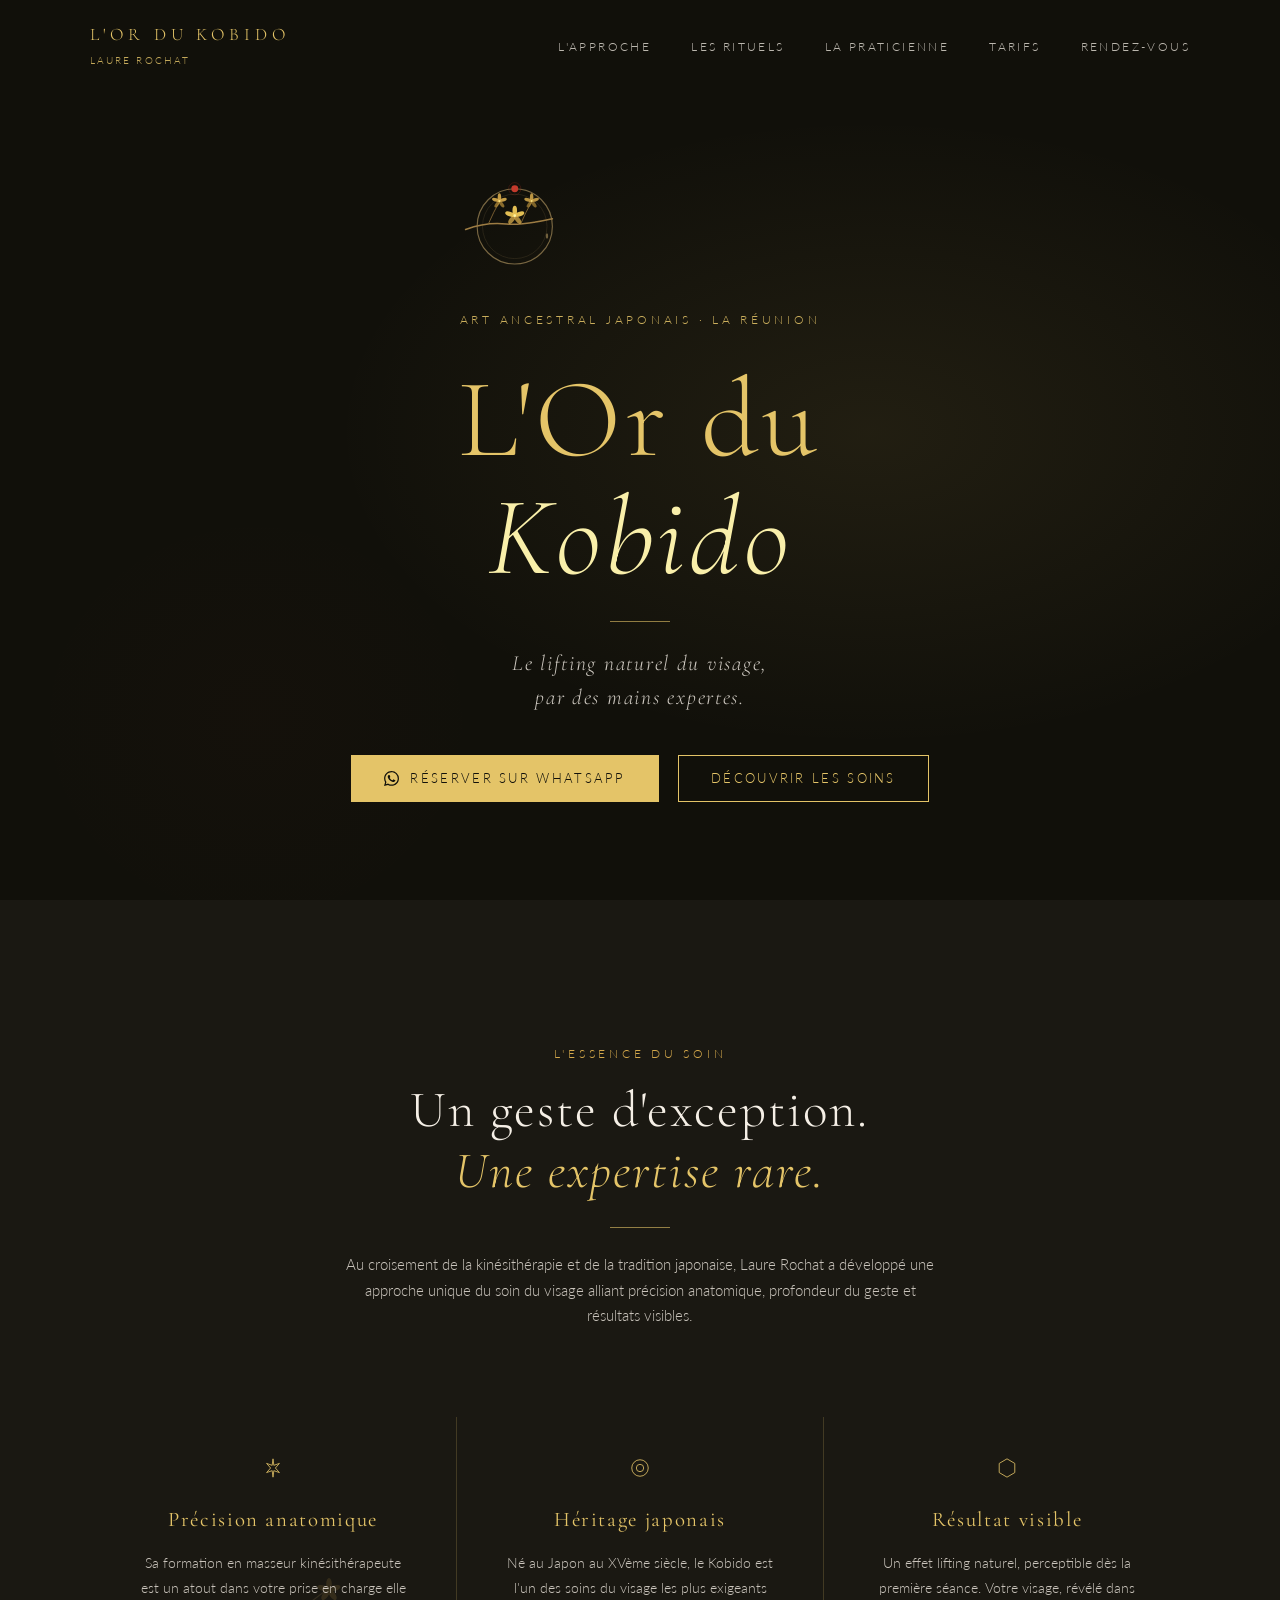
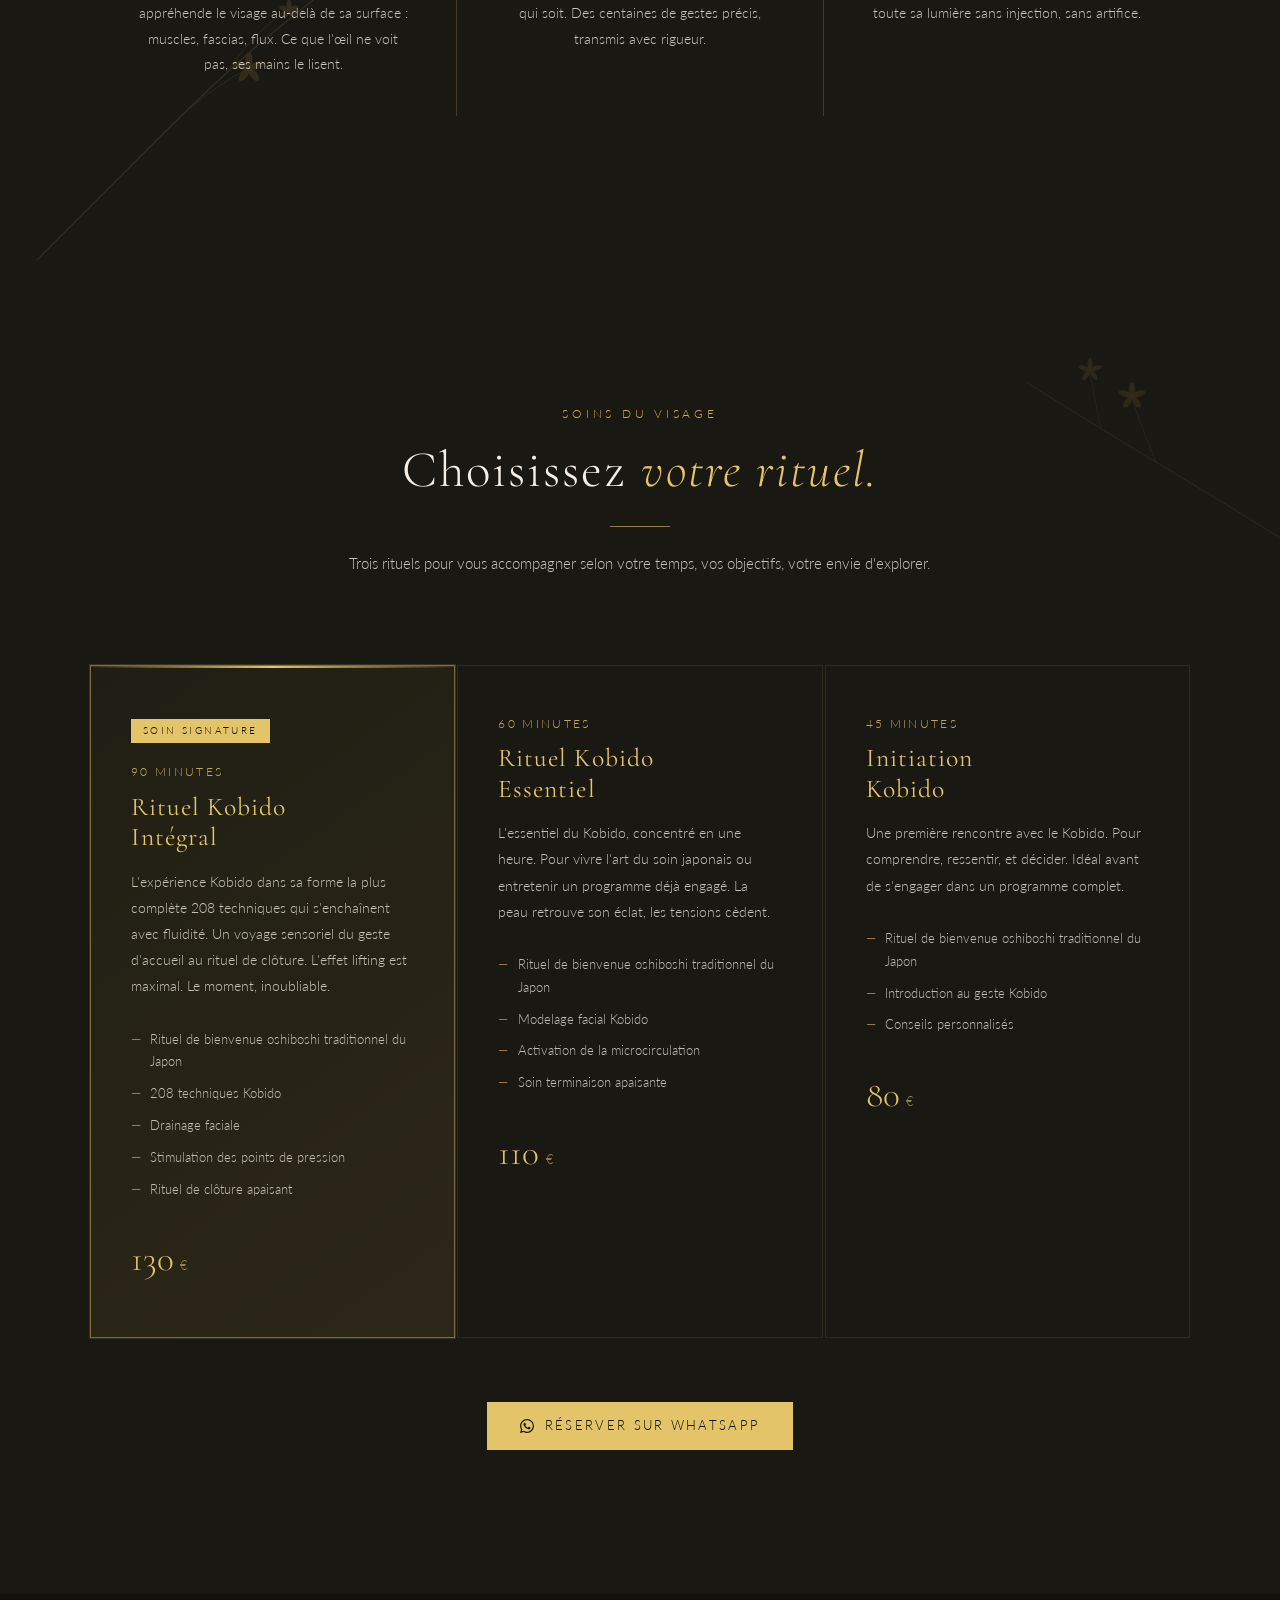
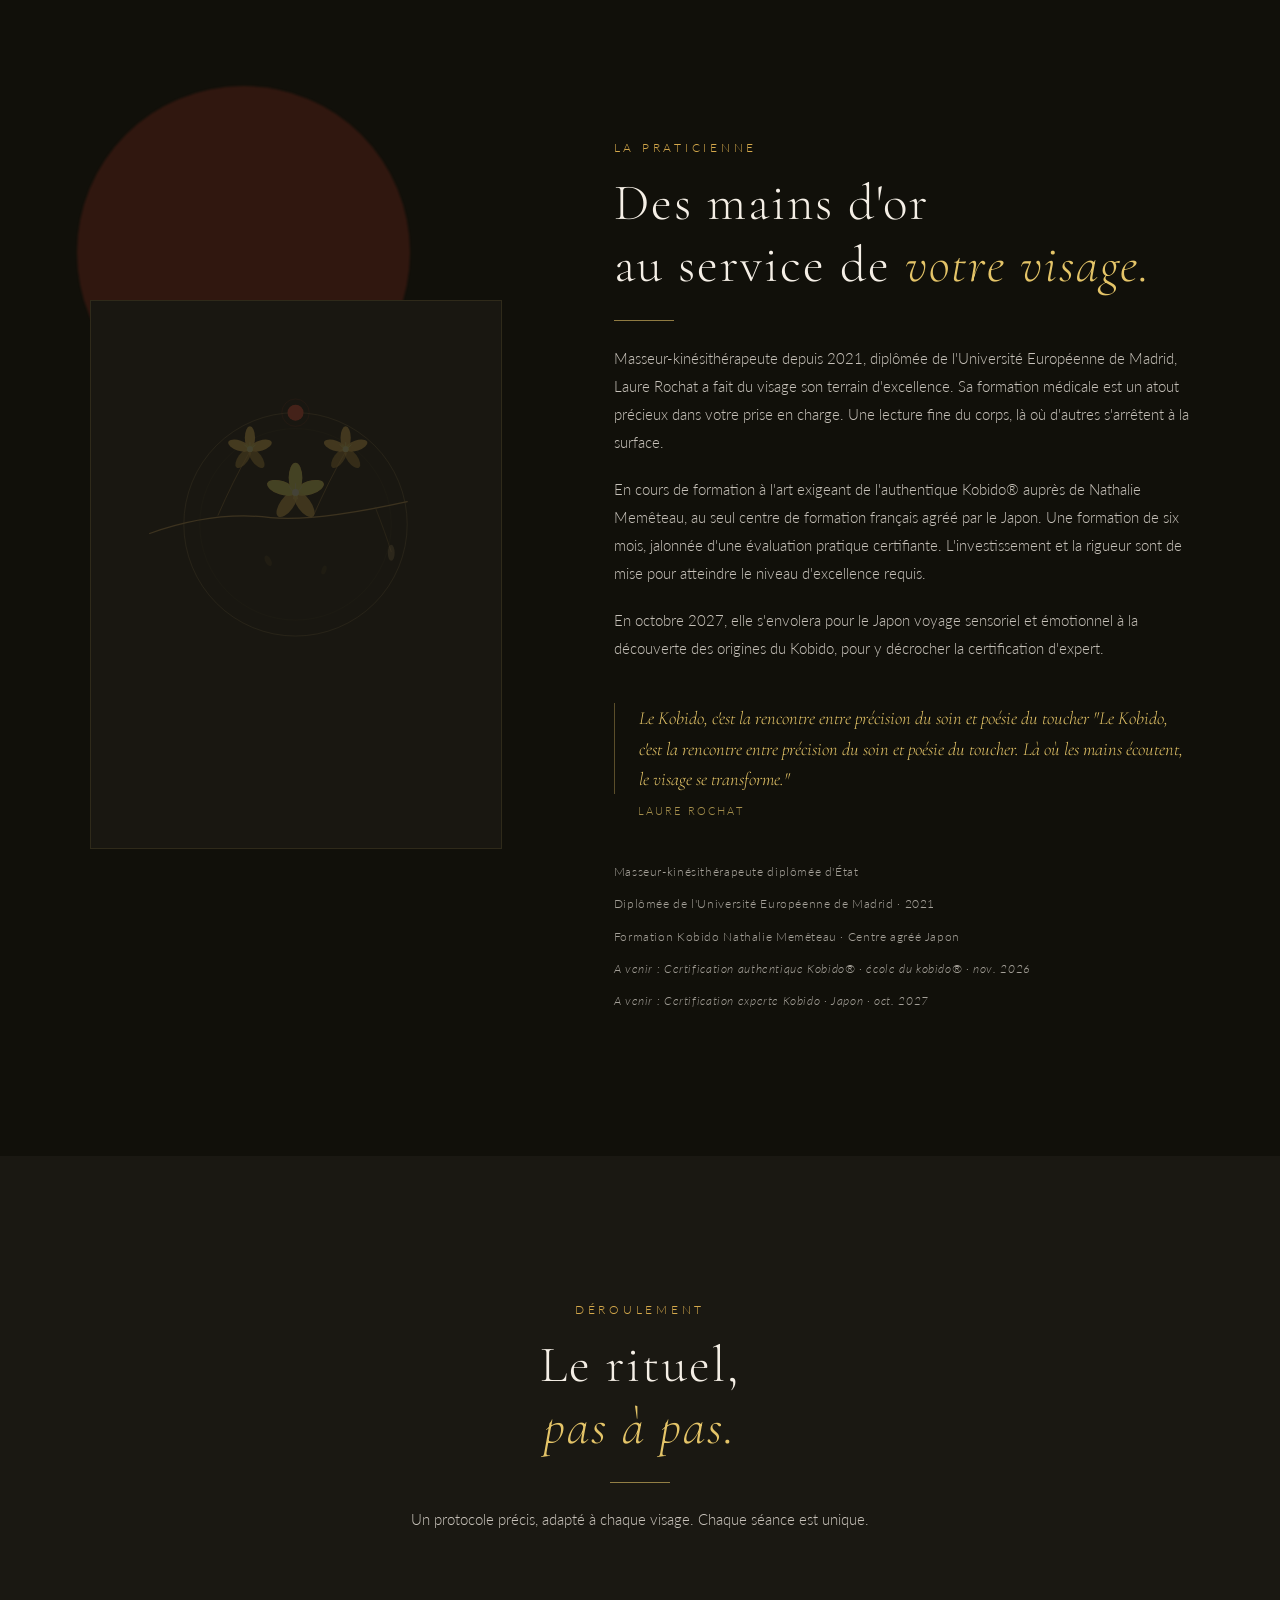
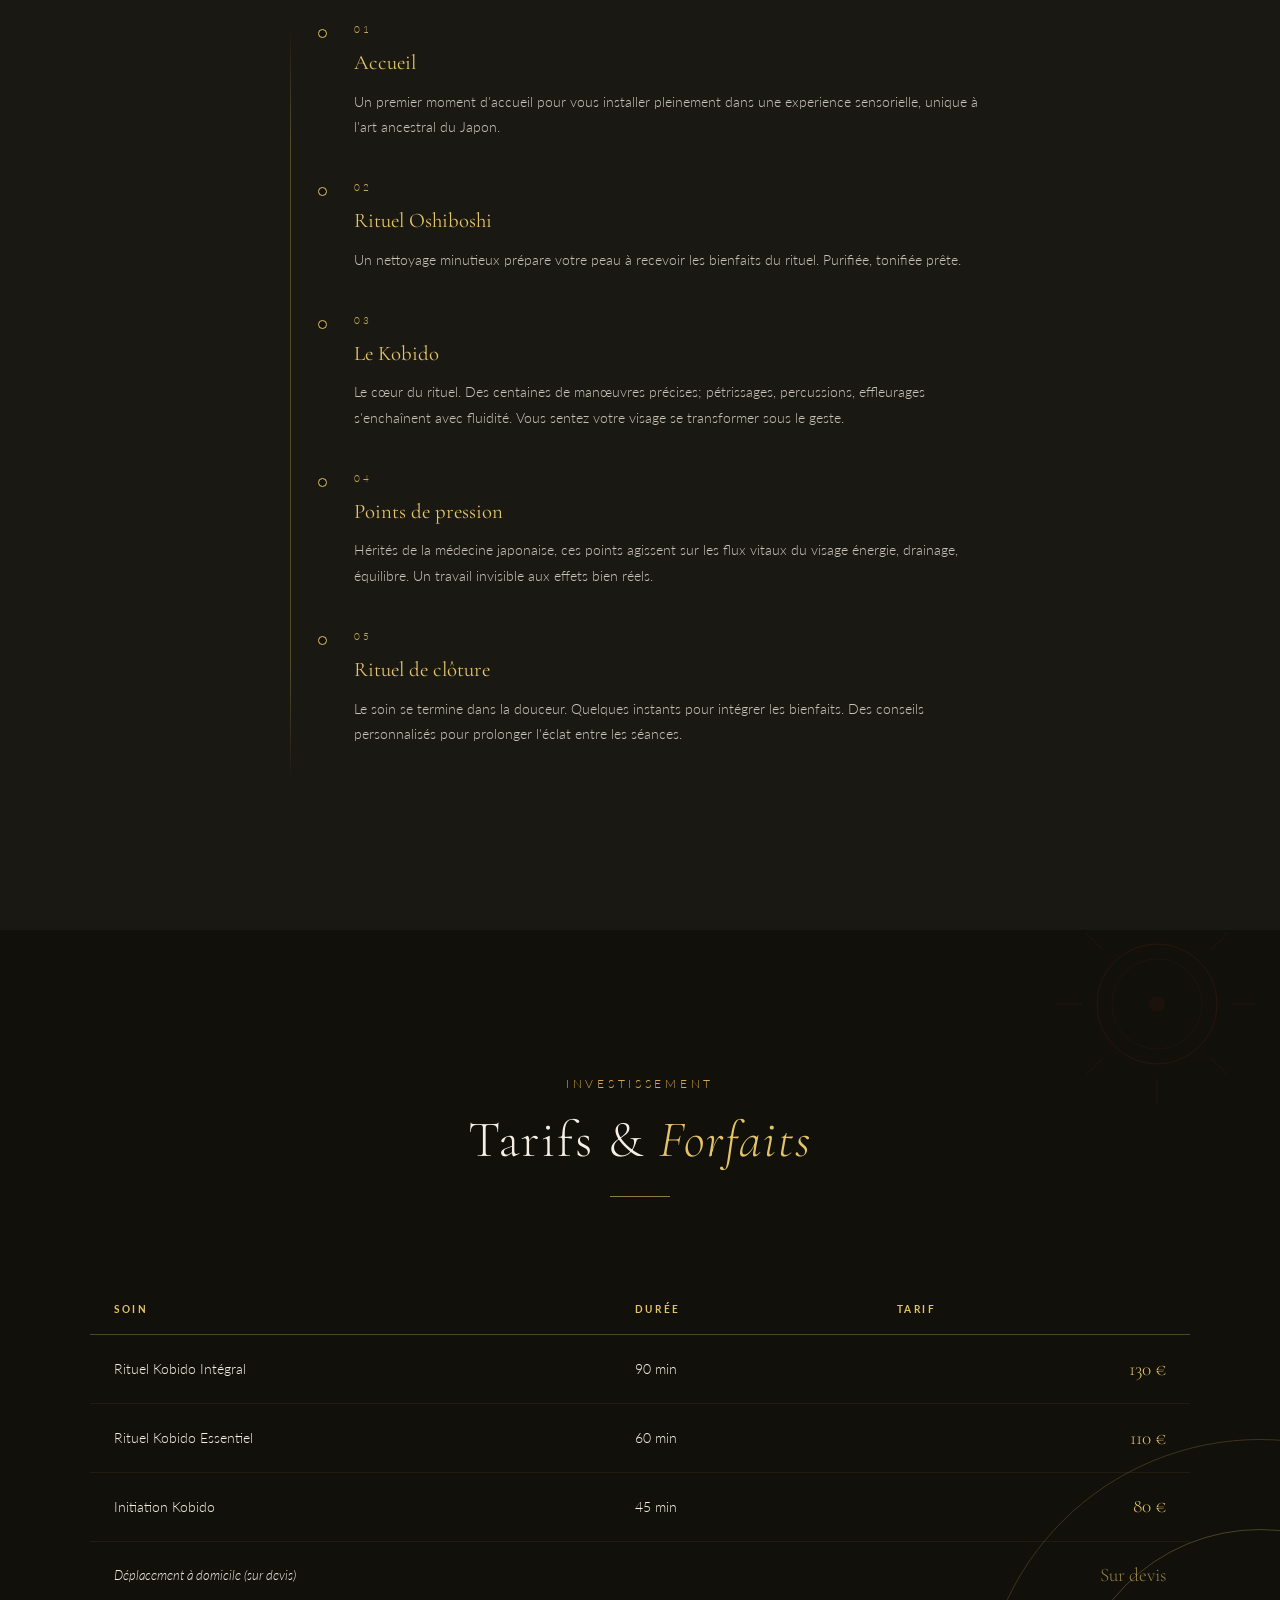
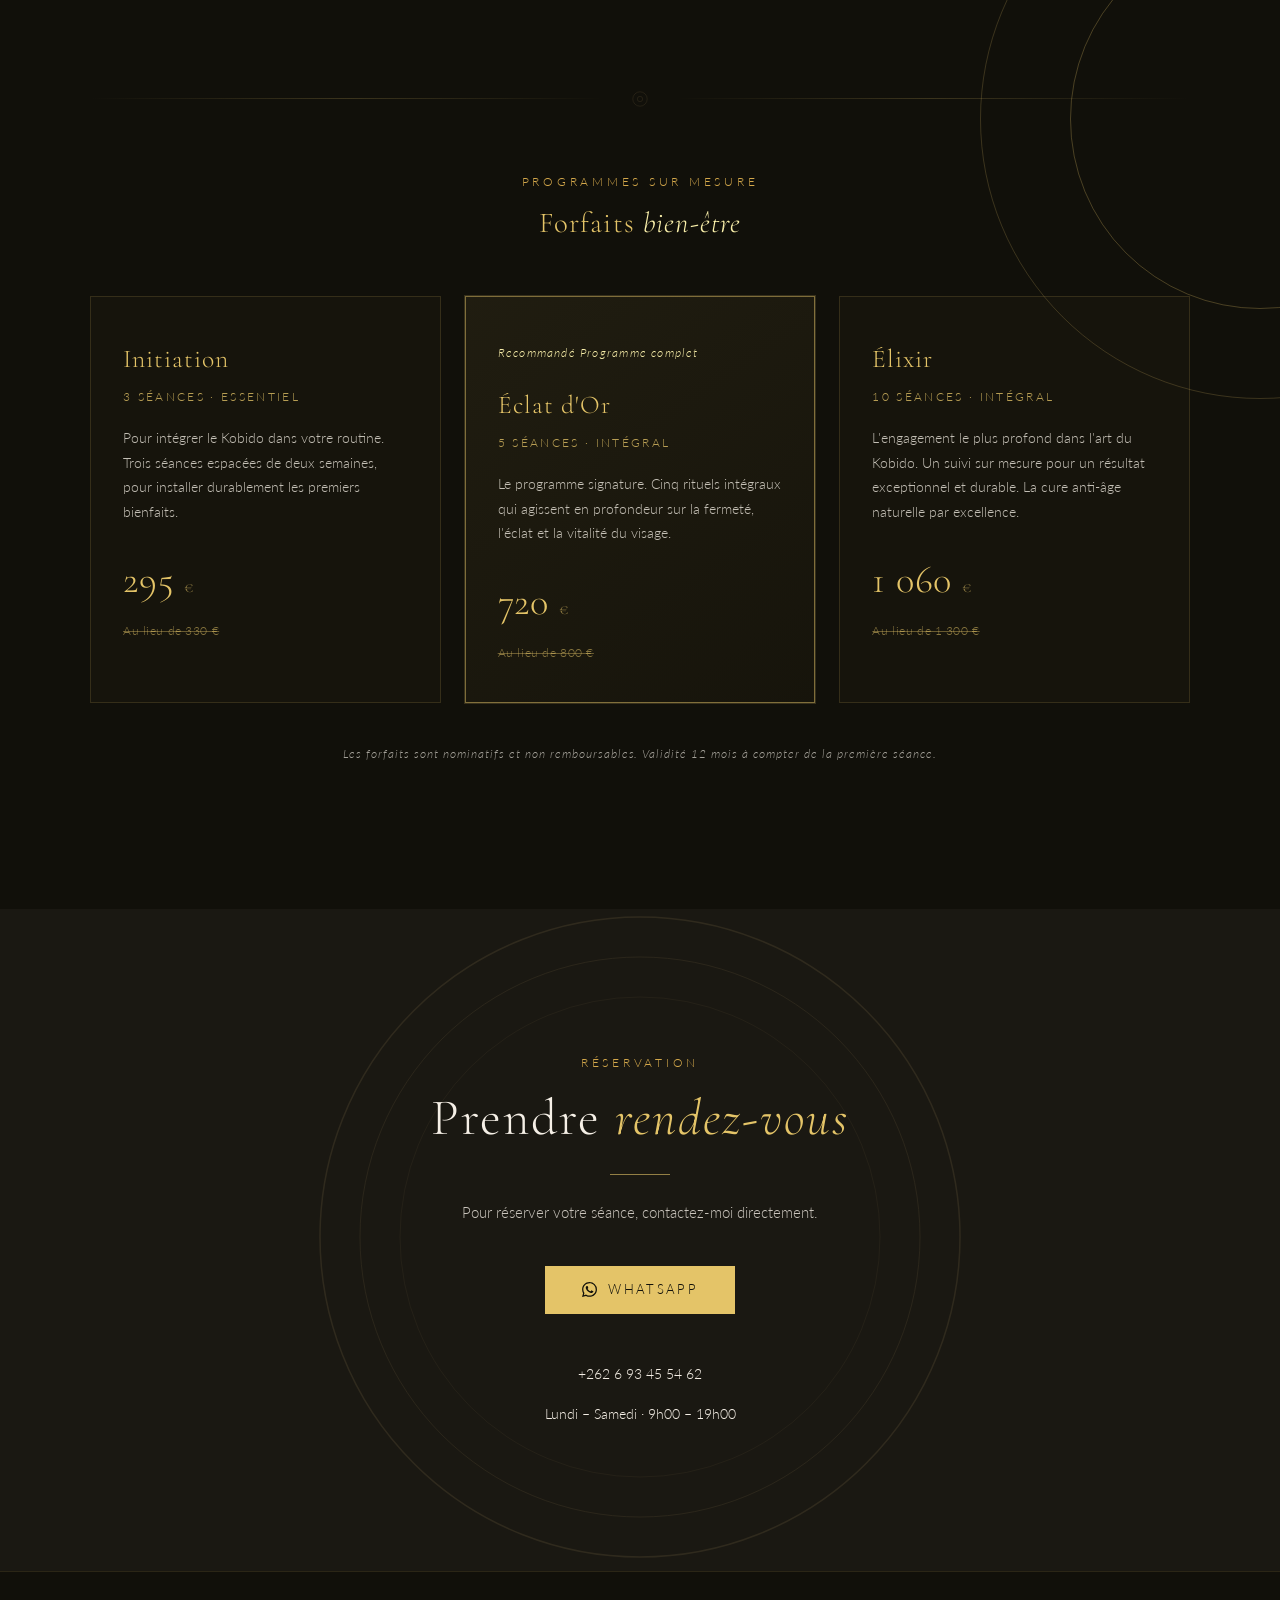
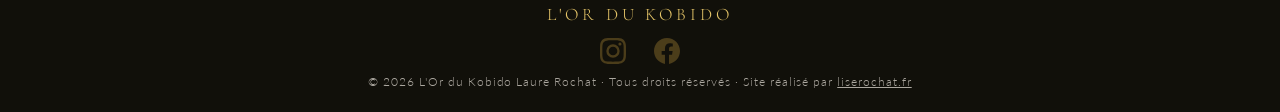
==== commit a2299fe4: "update: marque depose authentique / ecole du kobido" ====
--- a/index.html
+++ b/index.html
@@ -341,7 +341,7 @@
           Masseur-kinésithérapeute depuis 2021, diplômée de l'Université Européenne de Madrid, Laure Rochat a fait du visage son terrain d'excellence. Sa formation médicale est un atout précieux dans votre prise en charge. Une lecture fine du corps, là où d'autres s'arrêtent à la surface.
         </p>
         <p class="expertise__bio">
-          Formée à l'art exigeant de l'authentique Kobido auprès de Nathalie Memêteau, au seul centre de formation français agréé par le Japon. Une formation de six mois, jalonnée d'une évaluation pratique certifiante. L'investissement et la rigueur sont de mise pour atteindre le niveau d'excellence requis.
+          En cours de formation à l'art exigeant de l'authentique Kobido® auprès de Nathalie Memêteau, au seul centre de formation français agréé par le Japon. Une formation de six mois, jalonnée d'une évaluation pratique certifiante. L'investissement et la rigueur sont de mise pour atteindre le niveau d'excellence requis.
         </p>
         <p class="expertise__bio">
           En octobre 2027, elle s'envolera pour le Japon voyage sensoriel et émotionnel à la découverte des origines du Kobido, pour y décrocher la certification d'expert.
@@ -356,7 +356,8 @@
           <li class="expertise__badge">Masseur-kinésithérapeute diplômée d'État</li>
           <li class="expertise__badge">Diplômée de l'Université Européenne de Madrid · 2021</li>
           <li class="expertise__badge">Formation Kobido  Nathalie Memêteau · Centre agréé Japon</li>
-          <li class="expertise__badge"> <em>A venir : Certification expert Kobido · Japon · oct. 2027</em></li>
+          <li class="expertise__badge"> <em>A venir : Certification authentique Kobido® · école du kobido® · nov. 2026</em></li>
+          <li class="expertise__badge"> <em>A venir : Certification experte Kobido · Japon · oct. 2027</em></li>
         </ul>
       </div>
 
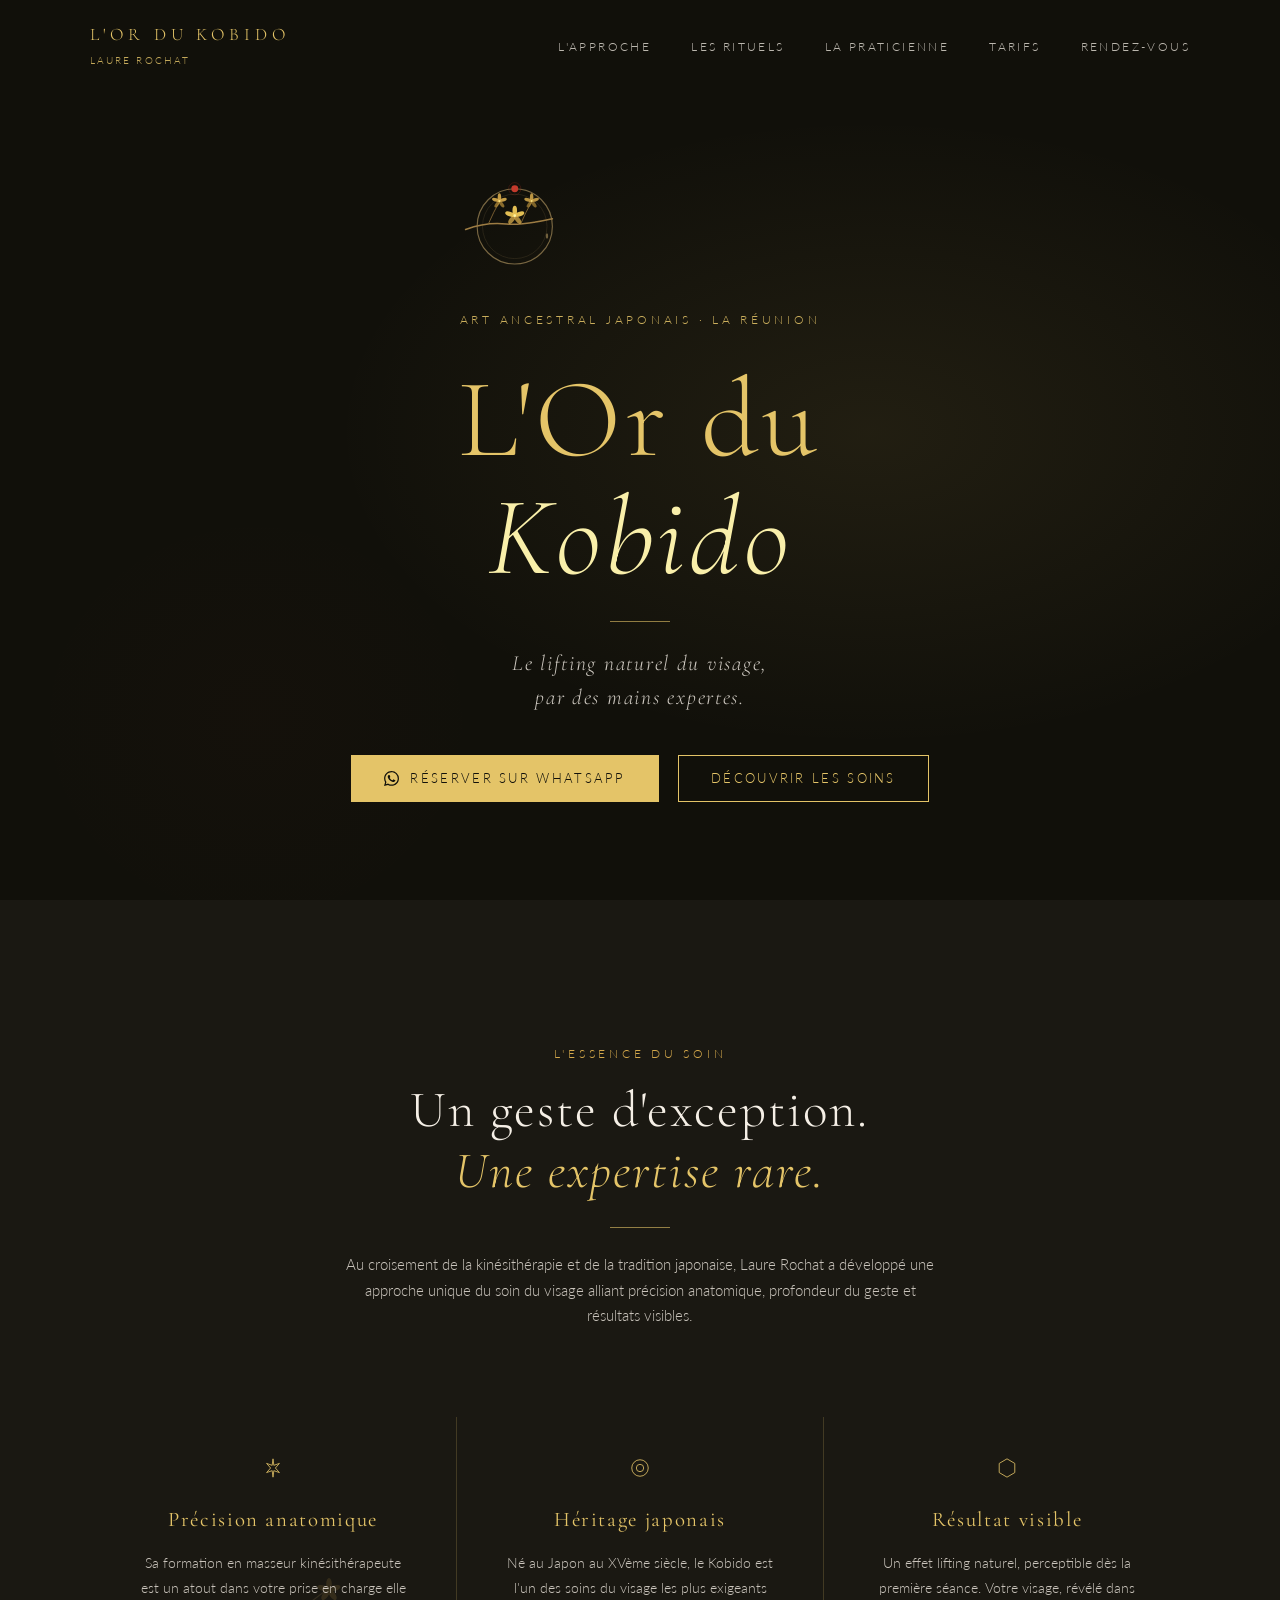
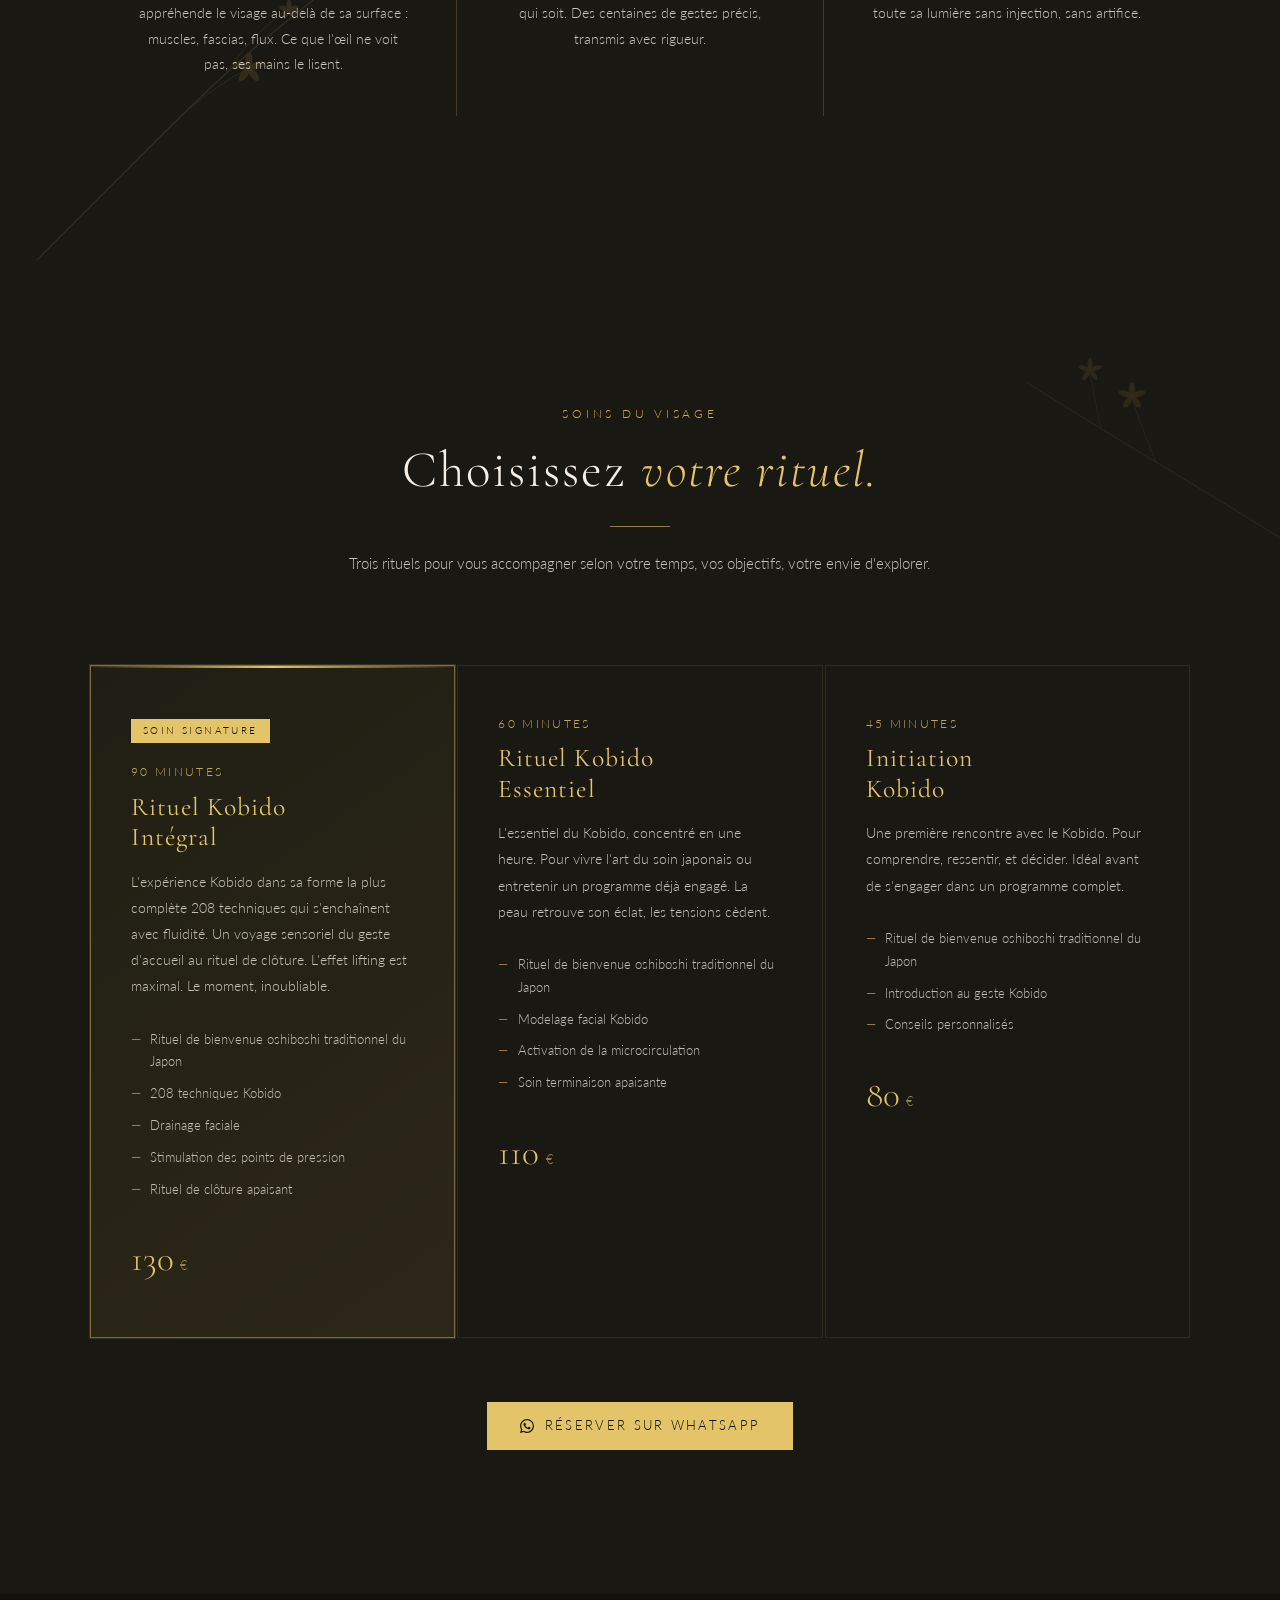
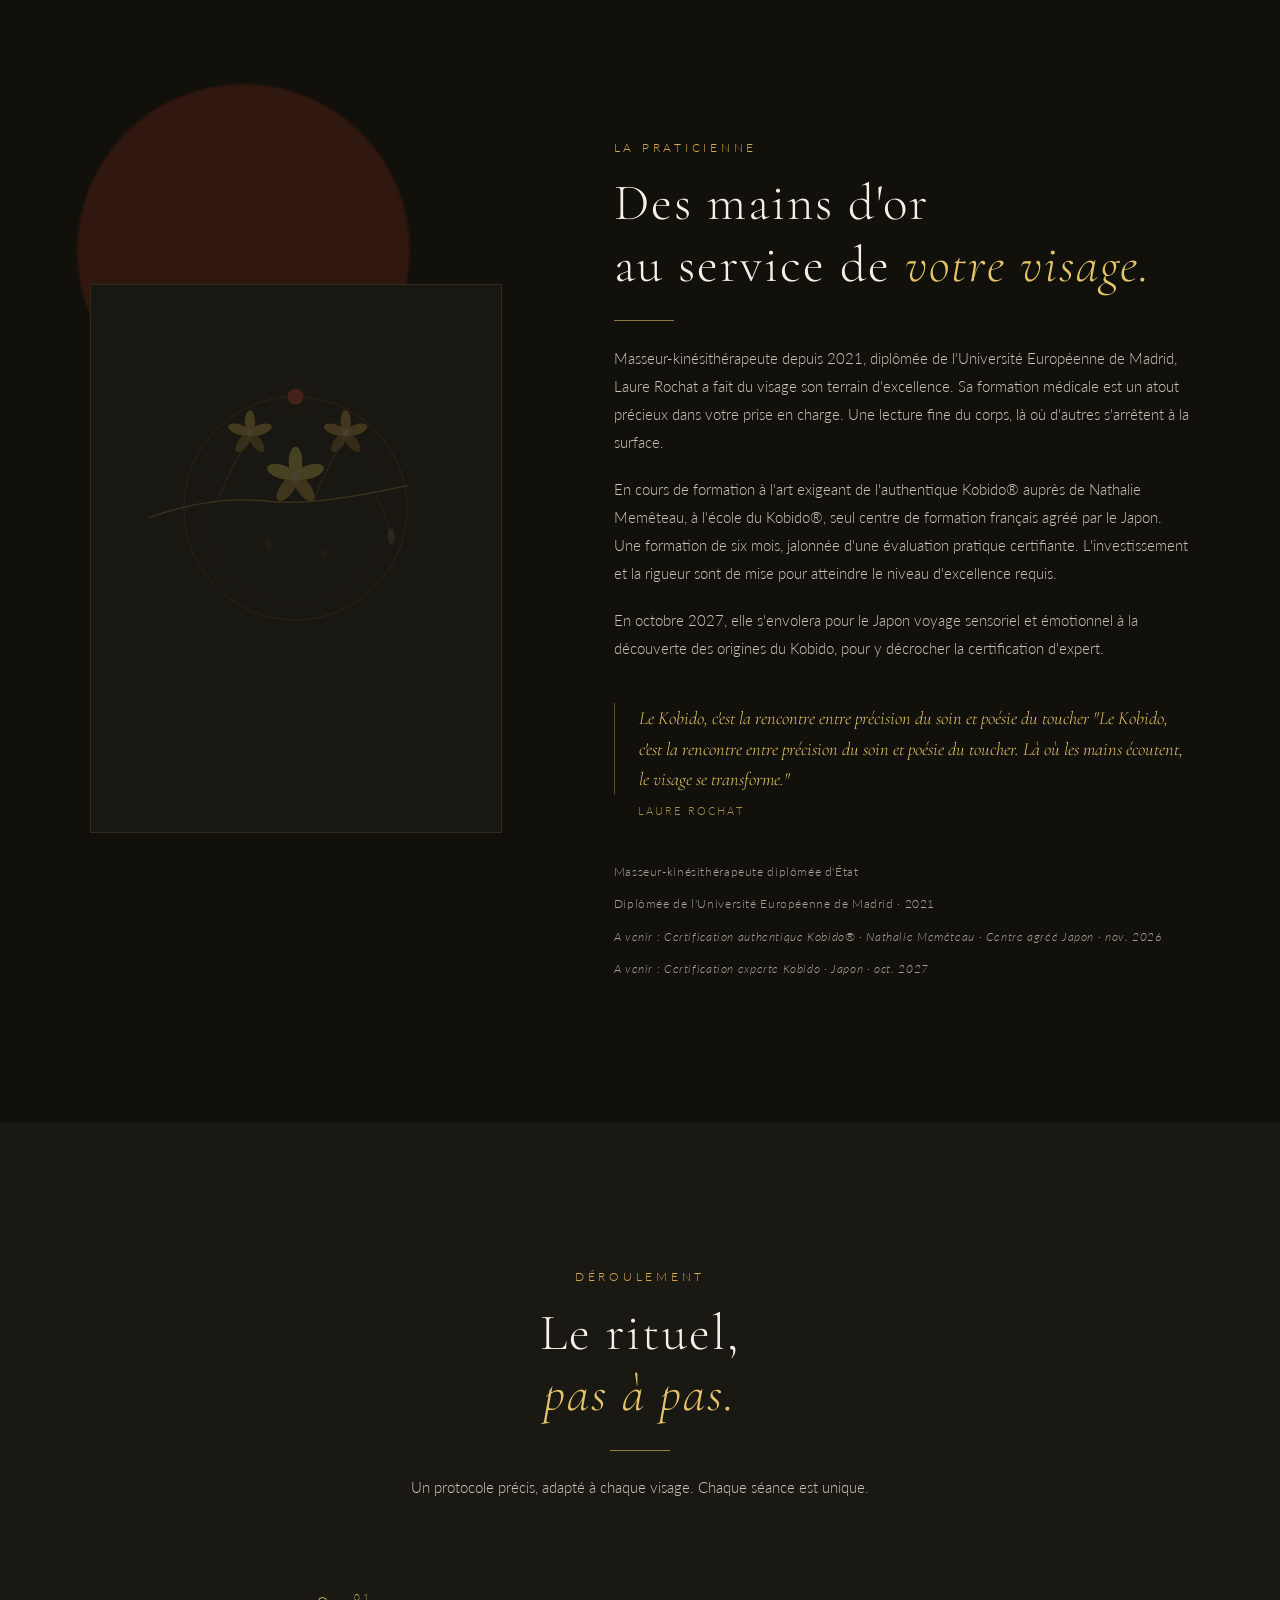
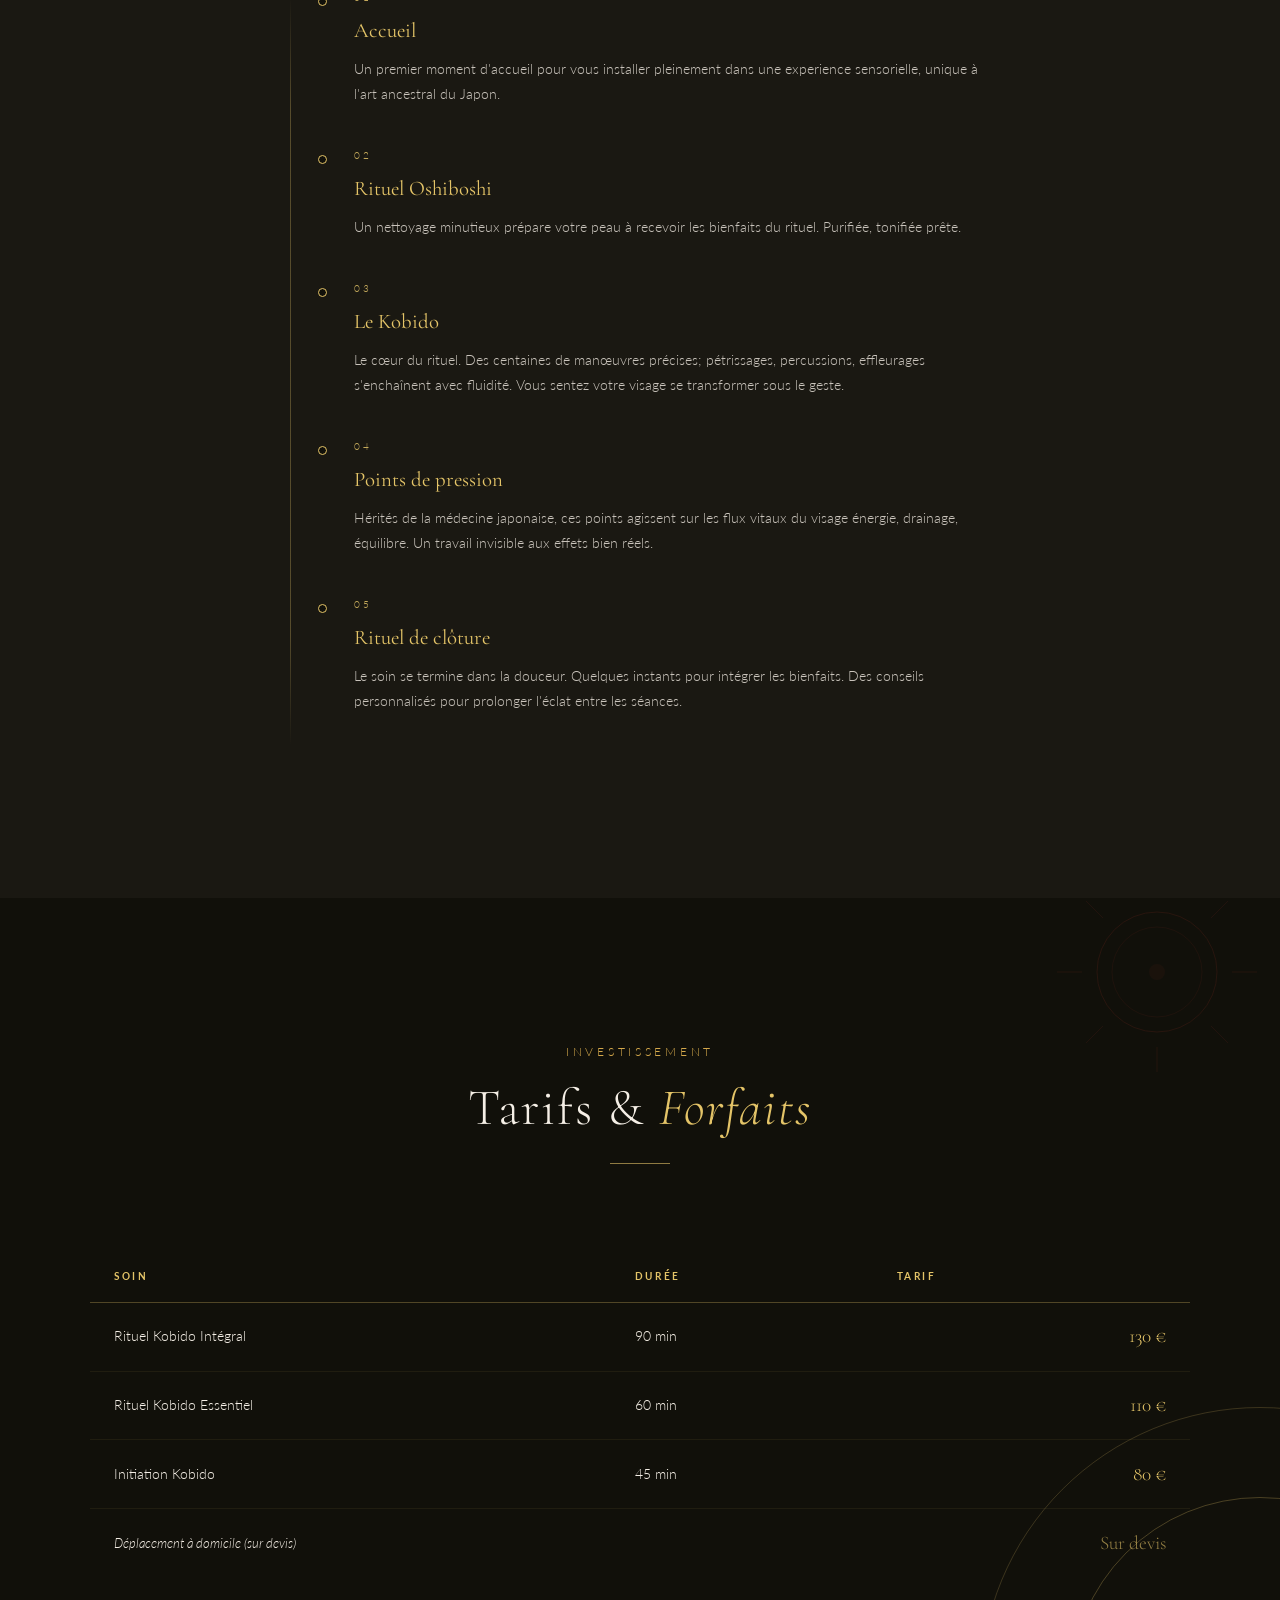
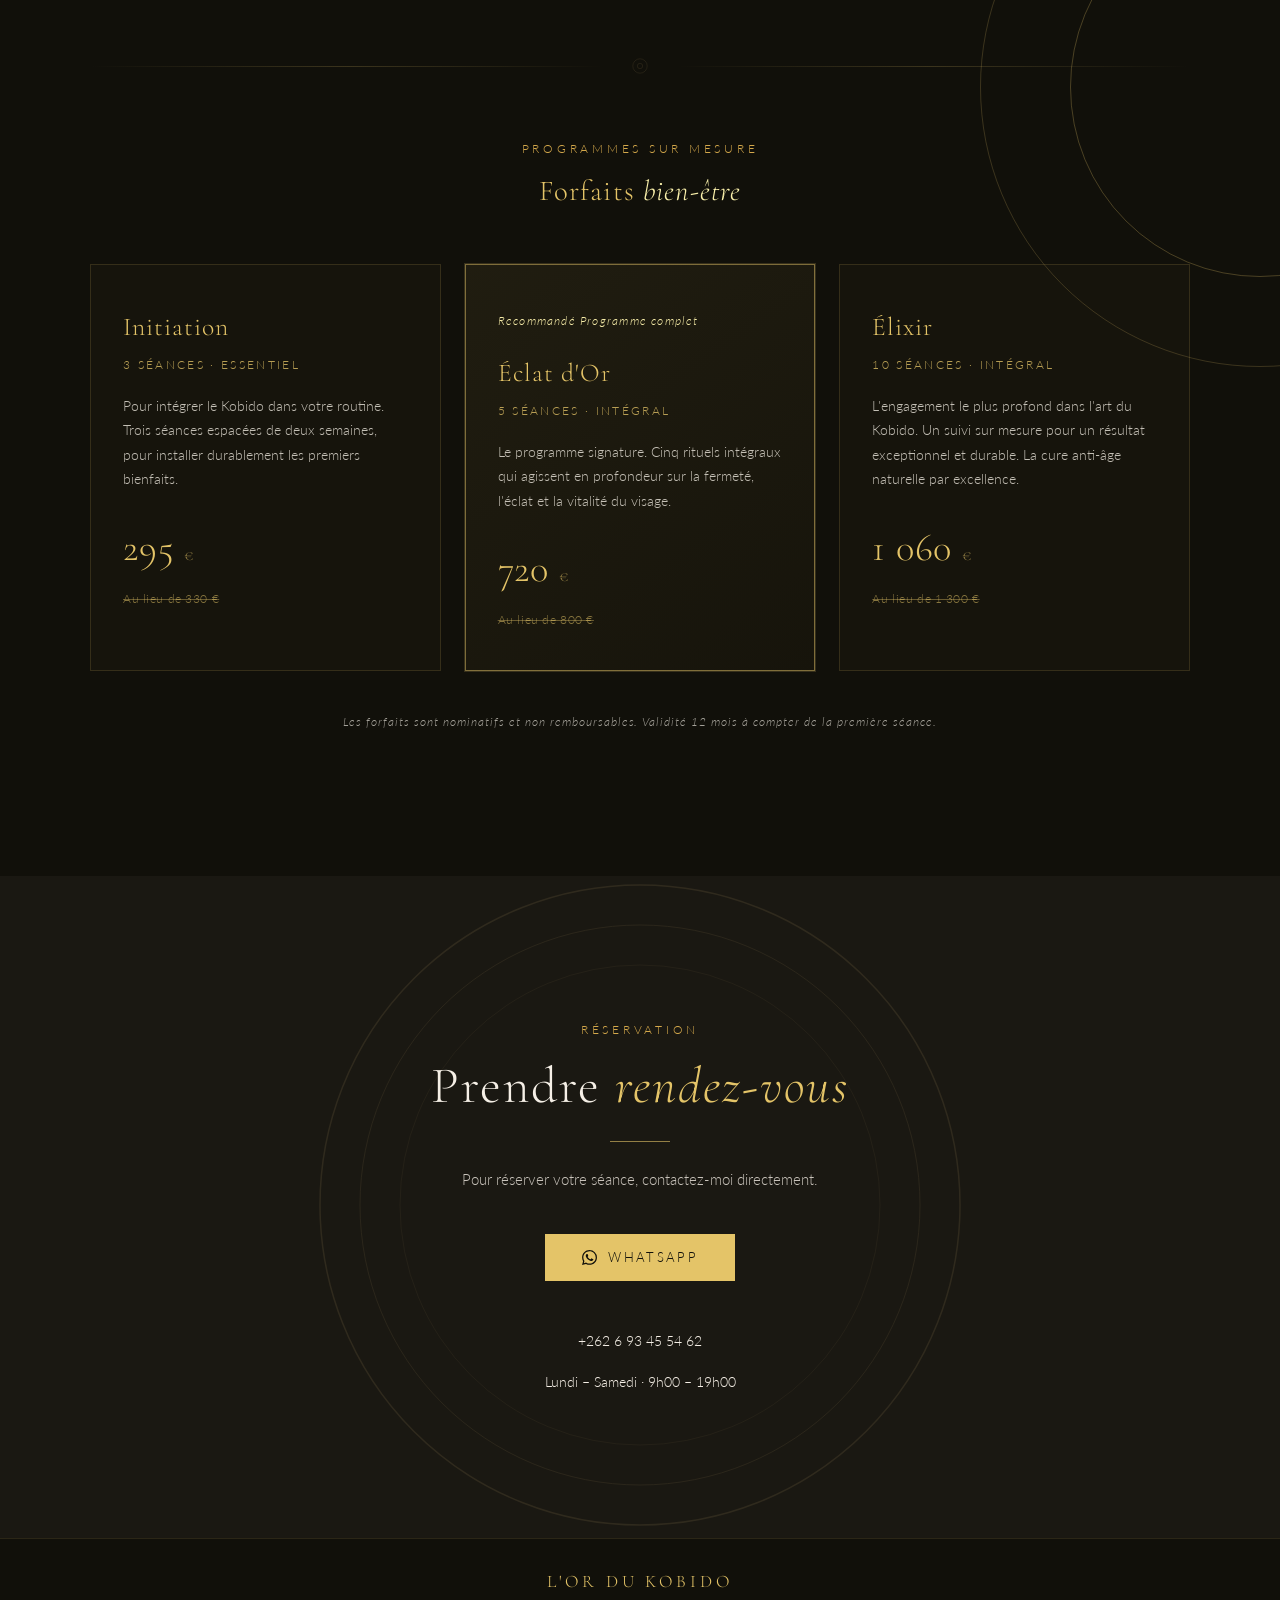
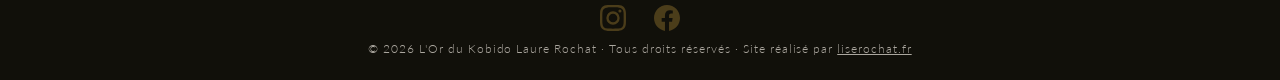
==== commit d1ab8a60: "update: marque depose authentique / ecole du kobido" ====
--- a/index.html
+++ b/index.html
@@ -341,7 +341,7 @@
           Masseur-kinésithérapeute depuis 2021, diplômée de l'Université Européenne de Madrid, Laure Rochat a fait du visage son terrain d'excellence. Sa formation médicale est un atout précieux dans votre prise en charge. Une lecture fine du corps, là où d'autres s'arrêtent à la surface.
         </p>
         <p class="expertise__bio">
-          En cours de formation à l'art exigeant de l'authentique Kobido® auprès de Nathalie Memêteau, au seul centre de formation français agréé par le Japon. Une formation de six mois, jalonnée d'une évaluation pratique certifiante. L'investissement et la rigueur sont de mise pour atteindre le niveau d'excellence requis.
+          En cours de formation à l'art exigeant de l'authentique Kobido® auprès de Nathalie Memêteau, à l'école du Kobido®, seul centre de formation français agréé par le Japon. Une formation de six mois, jalonnée d'une évaluation pratique certifiante. L'investissement et la rigueur sont de mise pour atteindre le niveau d'excellence requis.
         </p>
         <p class="expertise__bio">
           En octobre 2027, elle s'envolera pour le Japon voyage sensoriel et émotionnel à la découverte des origines du Kobido, pour y décrocher la certification d'expert.
@@ -355,8 +355,7 @@
         <ul class="expertise__badges" aria-label="Qualifications de Laure Rochat">
           <li class="expertise__badge">Masseur-kinésithérapeute diplômée d'État</li>
           <li class="expertise__badge">Diplômée de l'Université Européenne de Madrid · 2021</li>
-          <li class="expertise__badge">Formation Kobido  Nathalie Memêteau · Centre agréé Japon</li>
-          <li class="expertise__badge"> <em>A venir : Certification authentique Kobido® · école du kobido® · nov. 2026</em></li>
+          <li class="expertise__badge"> <em>A venir : Certification authentique Kobido® · Nathalie Memêteau · Centre agréé Japon · nov. 2026</em></li>
           <li class="expertise__badge"> <em>A venir : Certification experte Kobido · Japon · oct. 2027</em></li>
         </ul>
       </div>
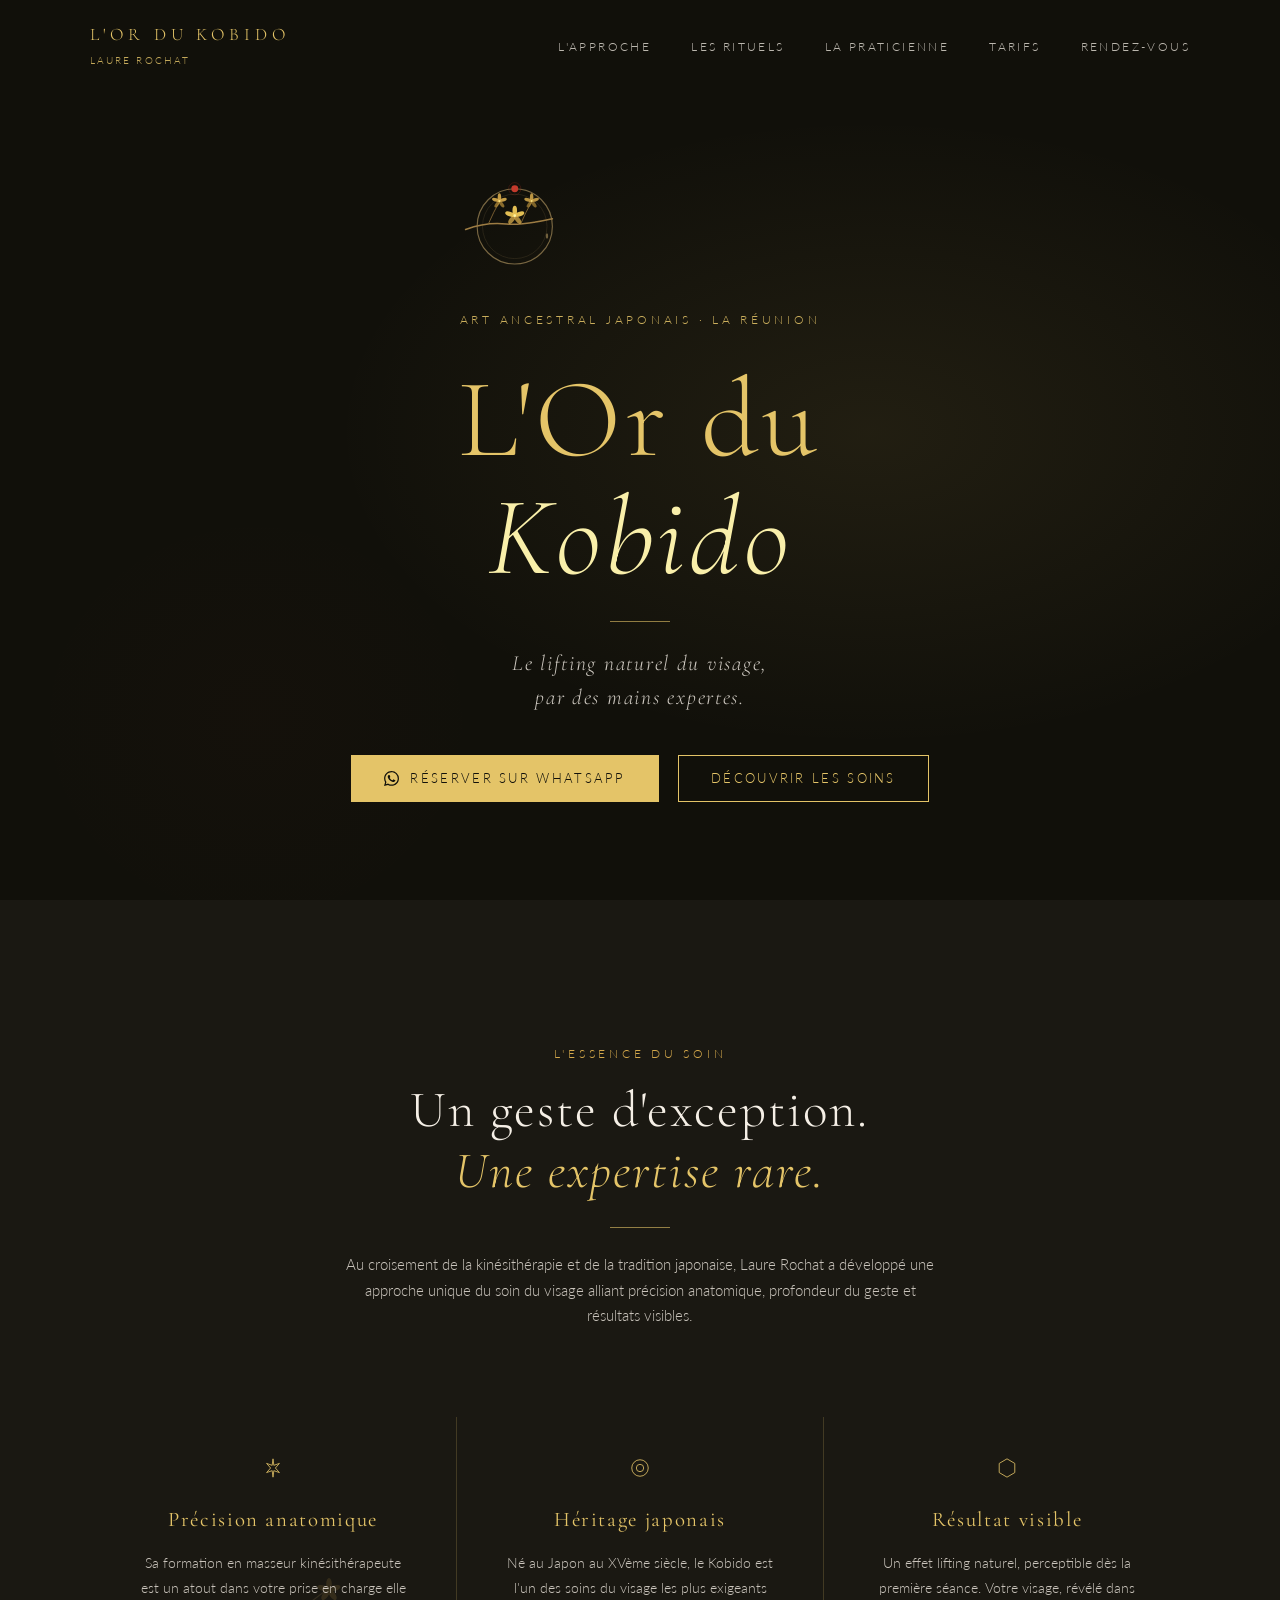
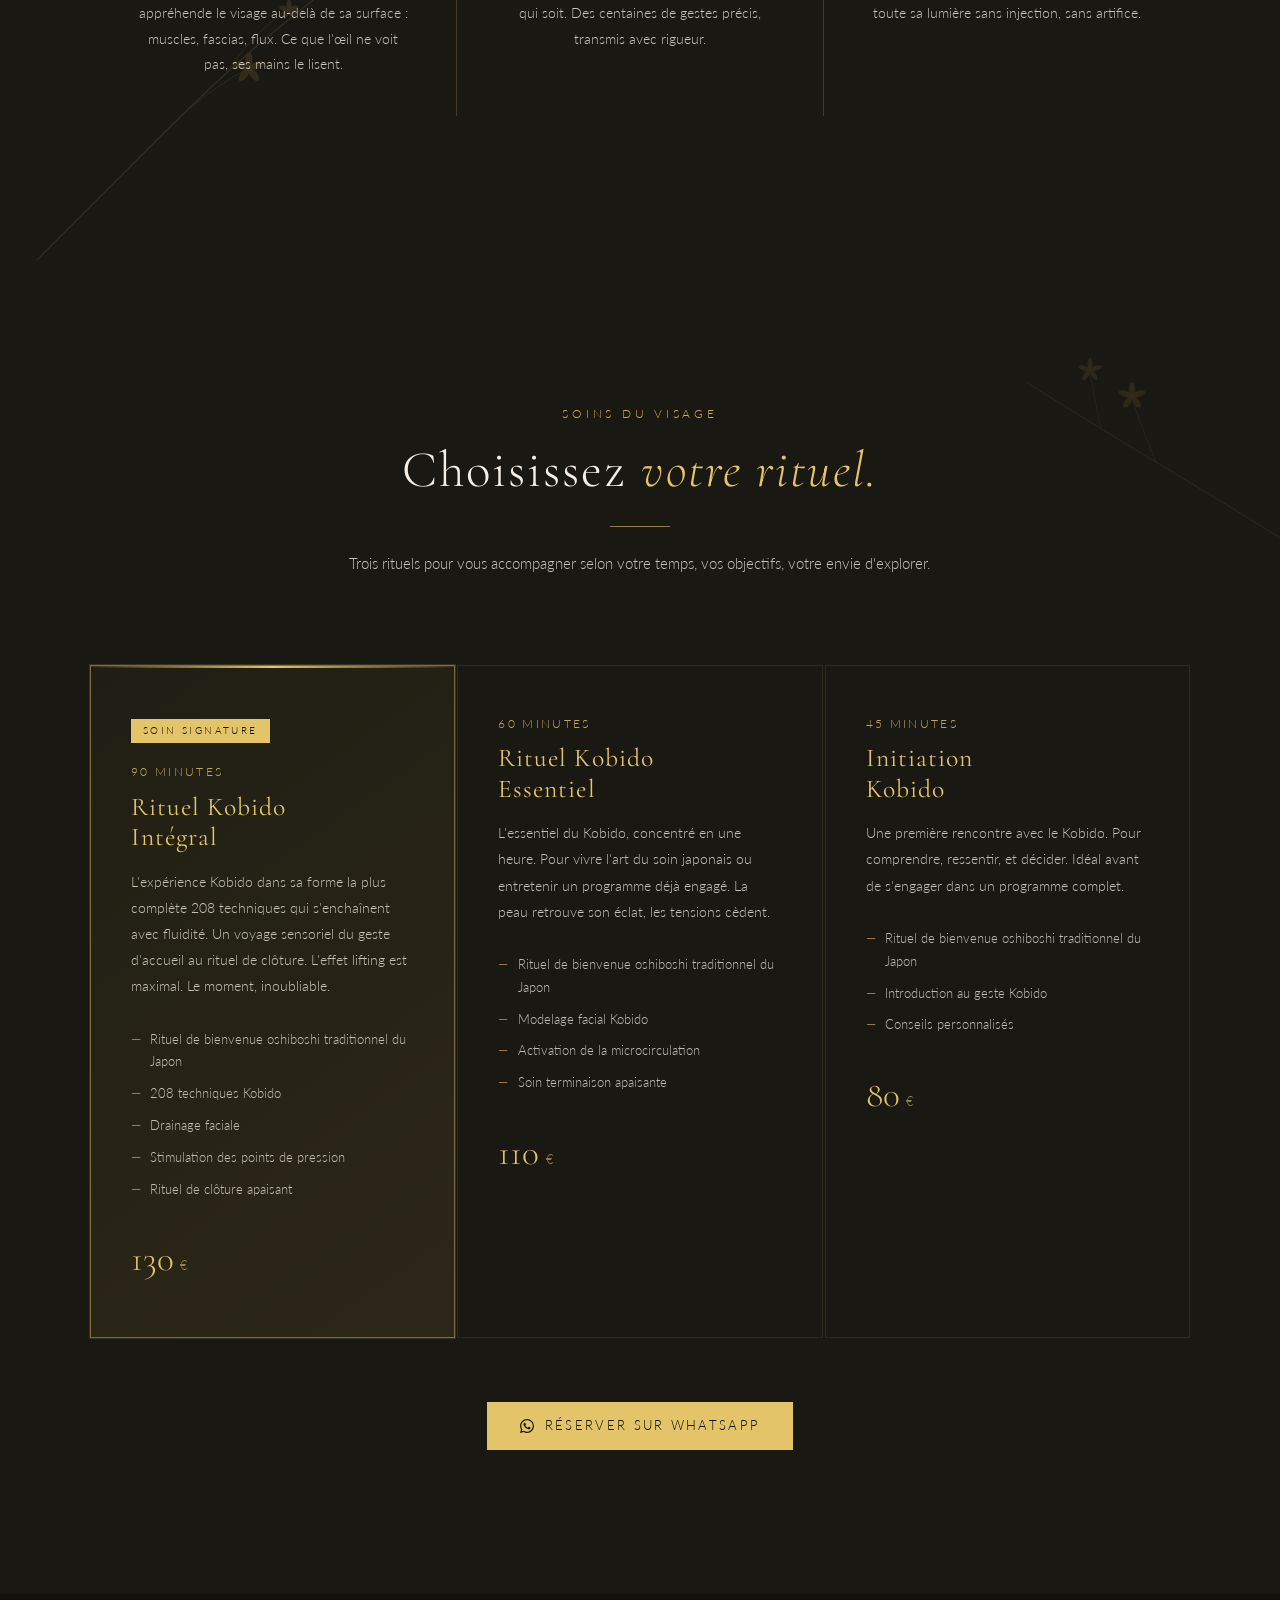
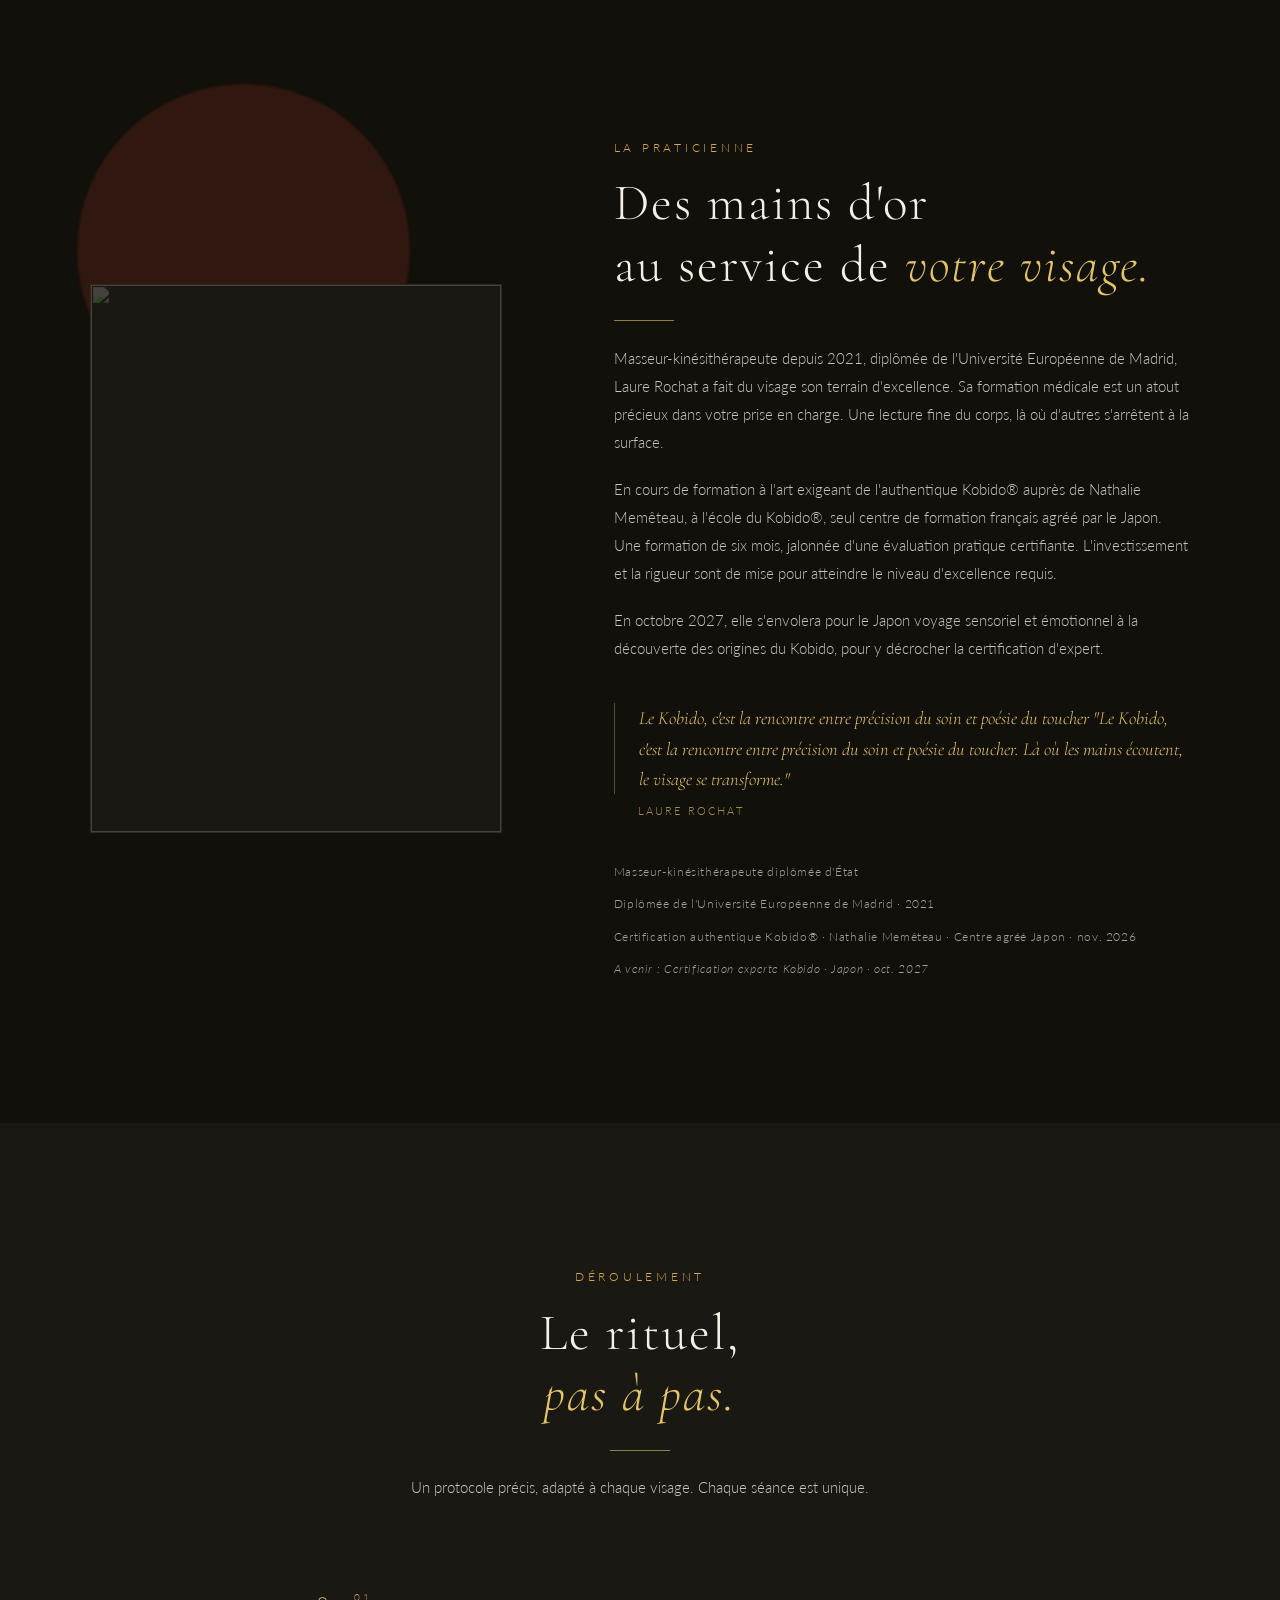
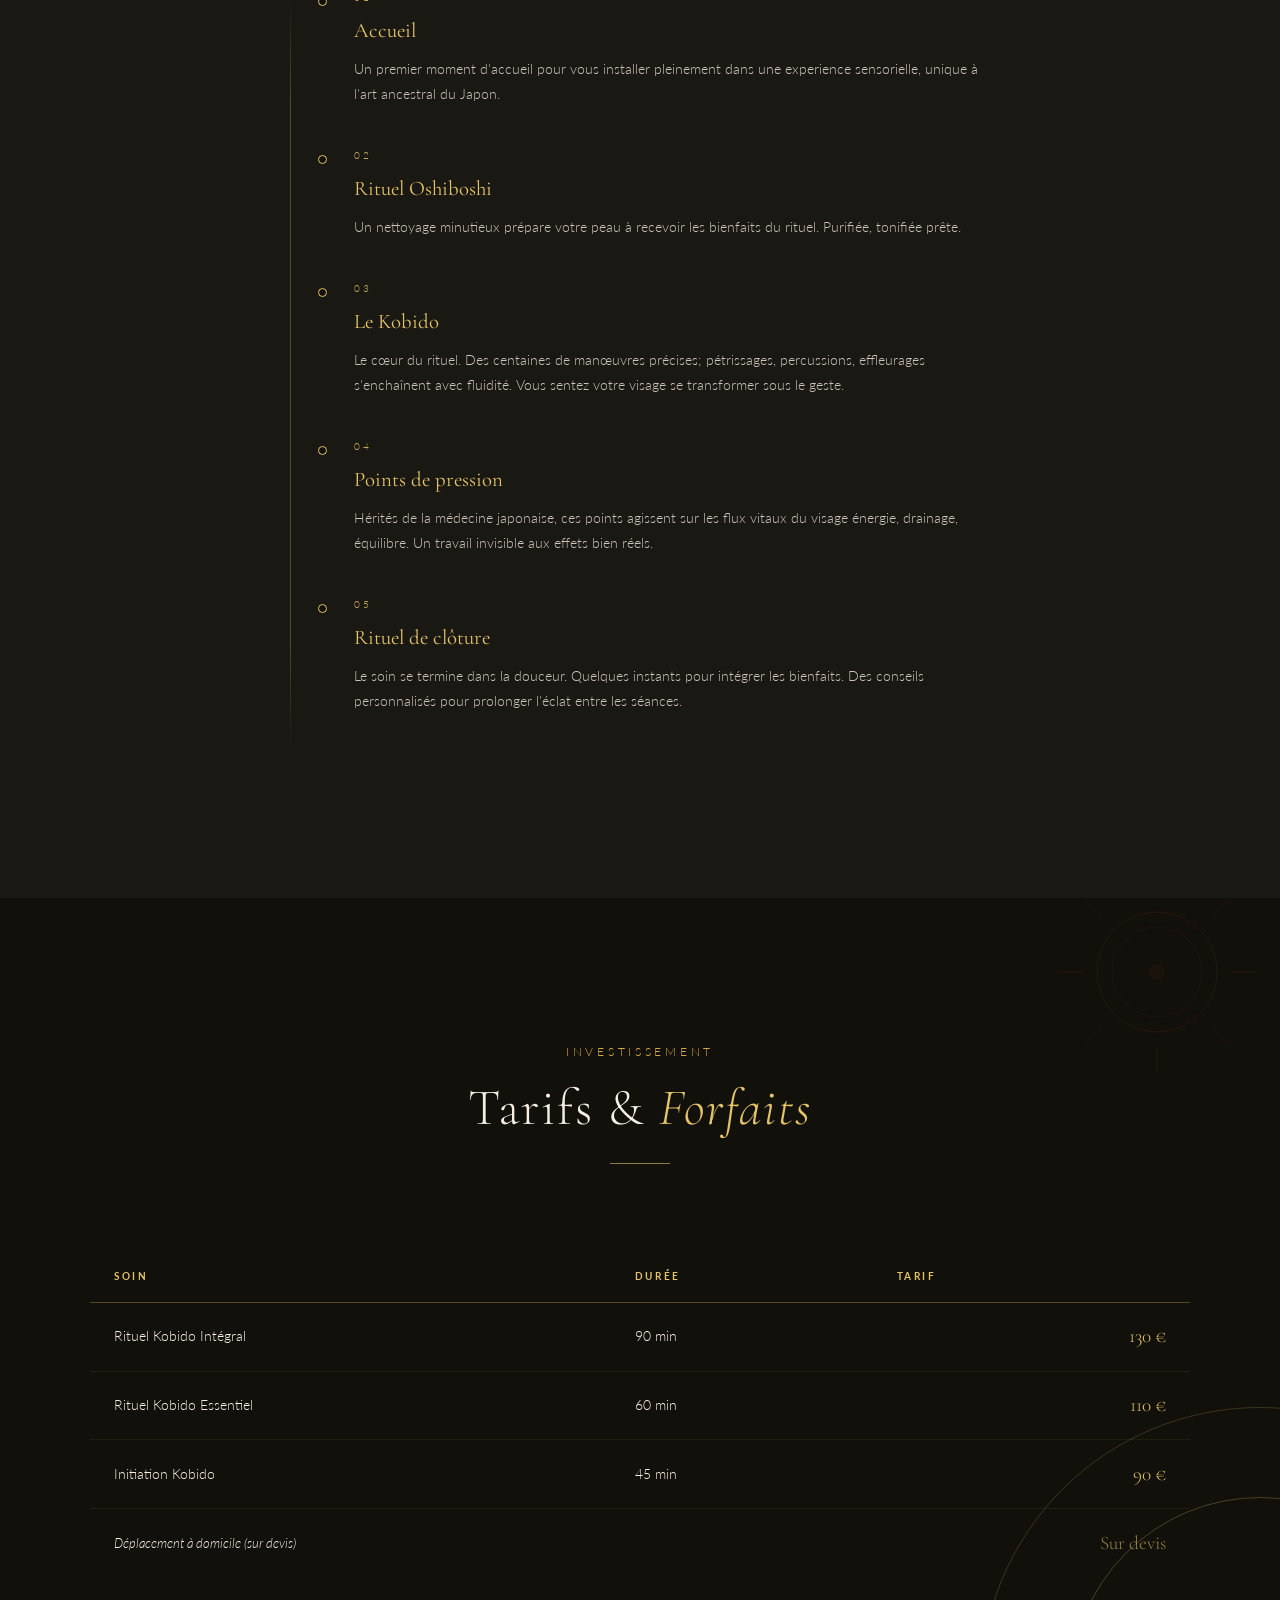
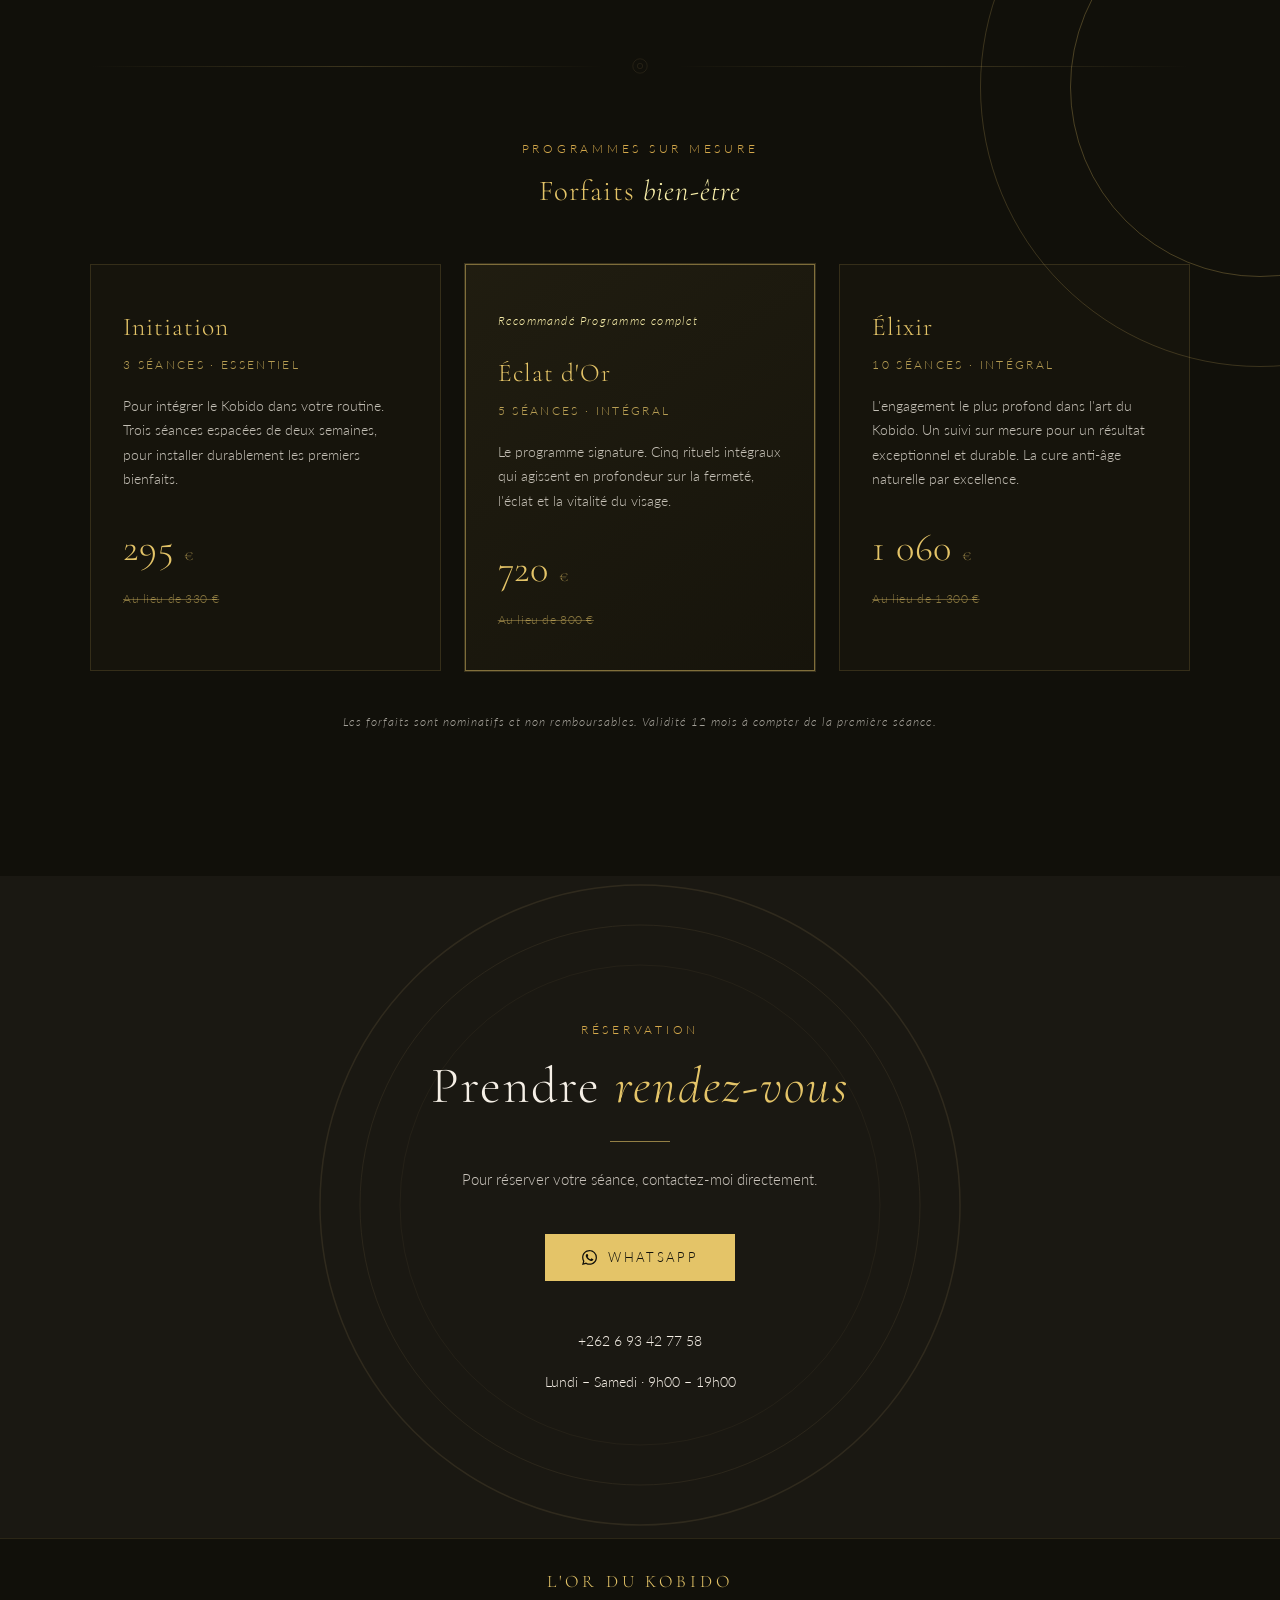
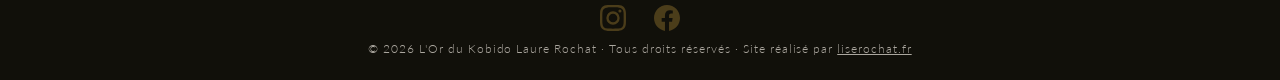
==== commit 645d0074: "Update index.html" ====
--- a/index.html
+++ b/index.html
@@ -44,7 +44,7 @@
     "name": "L'Or du Kobido",
     "description": "Rituels du visage Kobido par Laure Rochat, kinésithérapeute. Art ancestral japonais à La Réunion.",
     "url": "https://lordukobido.fr",
-    "telephone": "+262693455462",
+    "telephone": "+262693427758",
     "email": "contact@ordukobido.fr",
     "address": {
       "@type": "PostalAddress",
@@ -149,7 +149,7 @@
     <p class="hero__subtitle">Le lifting naturel du visage,<br>par des mains expertes.</p>
 
     <div class="hero__cta">
-      <a href="https://wa.me/262693455462" class="btn btn--plein btn--icon" target="_blank" rel="noopener noreferrer" aria-label="Réserver sur WhatsApp">
+      <a href="https://wa.me/262693427758" class="btn btn--plein btn--icon" target="_blank" rel="noopener noreferrer" aria-label="Réserver sur WhatsApp">
         <svg width="15" height="15" viewBox="0 0 24 24" fill="currentColor" aria-hidden="true" focusable="false"><use href="#icon-whatsapp"/></svg>
         Réserver sur WhatsApp
       </a>
@@ -313,7 +313,7 @@
     </div>
 
     <div class="section__cta-inline reveal">
-      <a href="https://wa.me/262693455462" class="btn btn--plein btn--icon" target="_blank" rel="noopener noreferrer" aria-label="Réserver sur WhatsApp">
+      <a href="https://wa.me/262693427758" class="btn btn--plein btn--icon" target="_blank" rel="noopener noreferrer" aria-label="Réserver sur WhatsApp">
         <svg width="14" height="14" viewBox="0 0 24 24" fill="currentColor" aria-hidden="true" focusable="false"><use href="#icon-whatsapp"/></svg>
         Réserver sur WhatsApp
       </a>
@@ -328,7 +328,7 @@
 
       <div class="expertise__photo reveal">
         <div class="expertise__photo-logo" aria-hidden="true">
-          <img src="assets/logo_icone_fond_noir.svg" alt="" width="120" height="120" loading="lazy" class="expertise__photo-logo-img" />
+          <img src="assets/laure.jpeg" alt="" width="120" height="120" loading="lazy" class="expertise__photo-logo-img" />
         </div>
       </div>
 
@@ -355,7 +355,7 @@
         <ul class="expertise__badges" aria-label="Qualifications de Laure Rochat">
           <li class="expertise__badge">Masseur-kinésithérapeute diplômée d'État</li>
           <li class="expertise__badge">Diplômée de l'Université Européenne de Madrid · 2021</li>
-          <li class="expertise__badge"> <em>A venir : Certification authentique Kobido® · Nathalie Memêteau · Centre agréé Japon · nov. 2026</em></li>
+          <li class="expertise__badge"> Certification authentique Kobido® · Nathalie Memêteau · Centre agréé Japon · nov. 2026</li>
           <li class="expertise__badge"> <em>A venir : Certification experte Kobido · Japon · oct. 2027</em></li>
         </ul>
       </div>
@@ -452,7 +452,7 @@
           <tr>
             <td>Initiation Kobido</td>
             <td>45 min</td>
-            <td class="prix">80 €</td>
+            <td class="prix">90 €</td>
           </tr>
           <tr>
             <td class="tarifs__note-td" colspan="2">Déplacement à domicile (sur devis)</td>
@@ -522,7 +522,7 @@
       </p>
 
       <div class="contact__actions">
-        <a href="https://wa.me/262693455462" class="btn btn--plein contact__btn" target="_blank" rel="noopener noreferrer" aria-label="Contacter par WhatsApp">
+        <a href="https://wa.me/262693427758" class="btn btn--plein contact__btn" target="_blank" rel="noopener noreferrer" aria-label="Contacter par WhatsApp">
           <svg width="15" height="15" viewBox="0 0 24 24" fill="currentColor" aria-hidden="true" focusable="false"><use href="#icon-whatsapp"/></svg>
           WhatsApp
         </a>
@@ -530,7 +530,7 @@
 
       <ul class="contact__list contact__list--centered" aria-label="Coordonnées">
         <li>
-          <a href="tel:+262693455462" aria-label="Appeler le +262 6 93 45 54 62">+262 6 93 45 54 62</a>
+          <a href="tel:+262693427758" aria-label="Appeler le +262 6 93 42 77 58">+262 6 93 42 77 58</a>
         </li>
         <li>
           <span>Lundi – Samedi · 9h00 – 19h00</span>
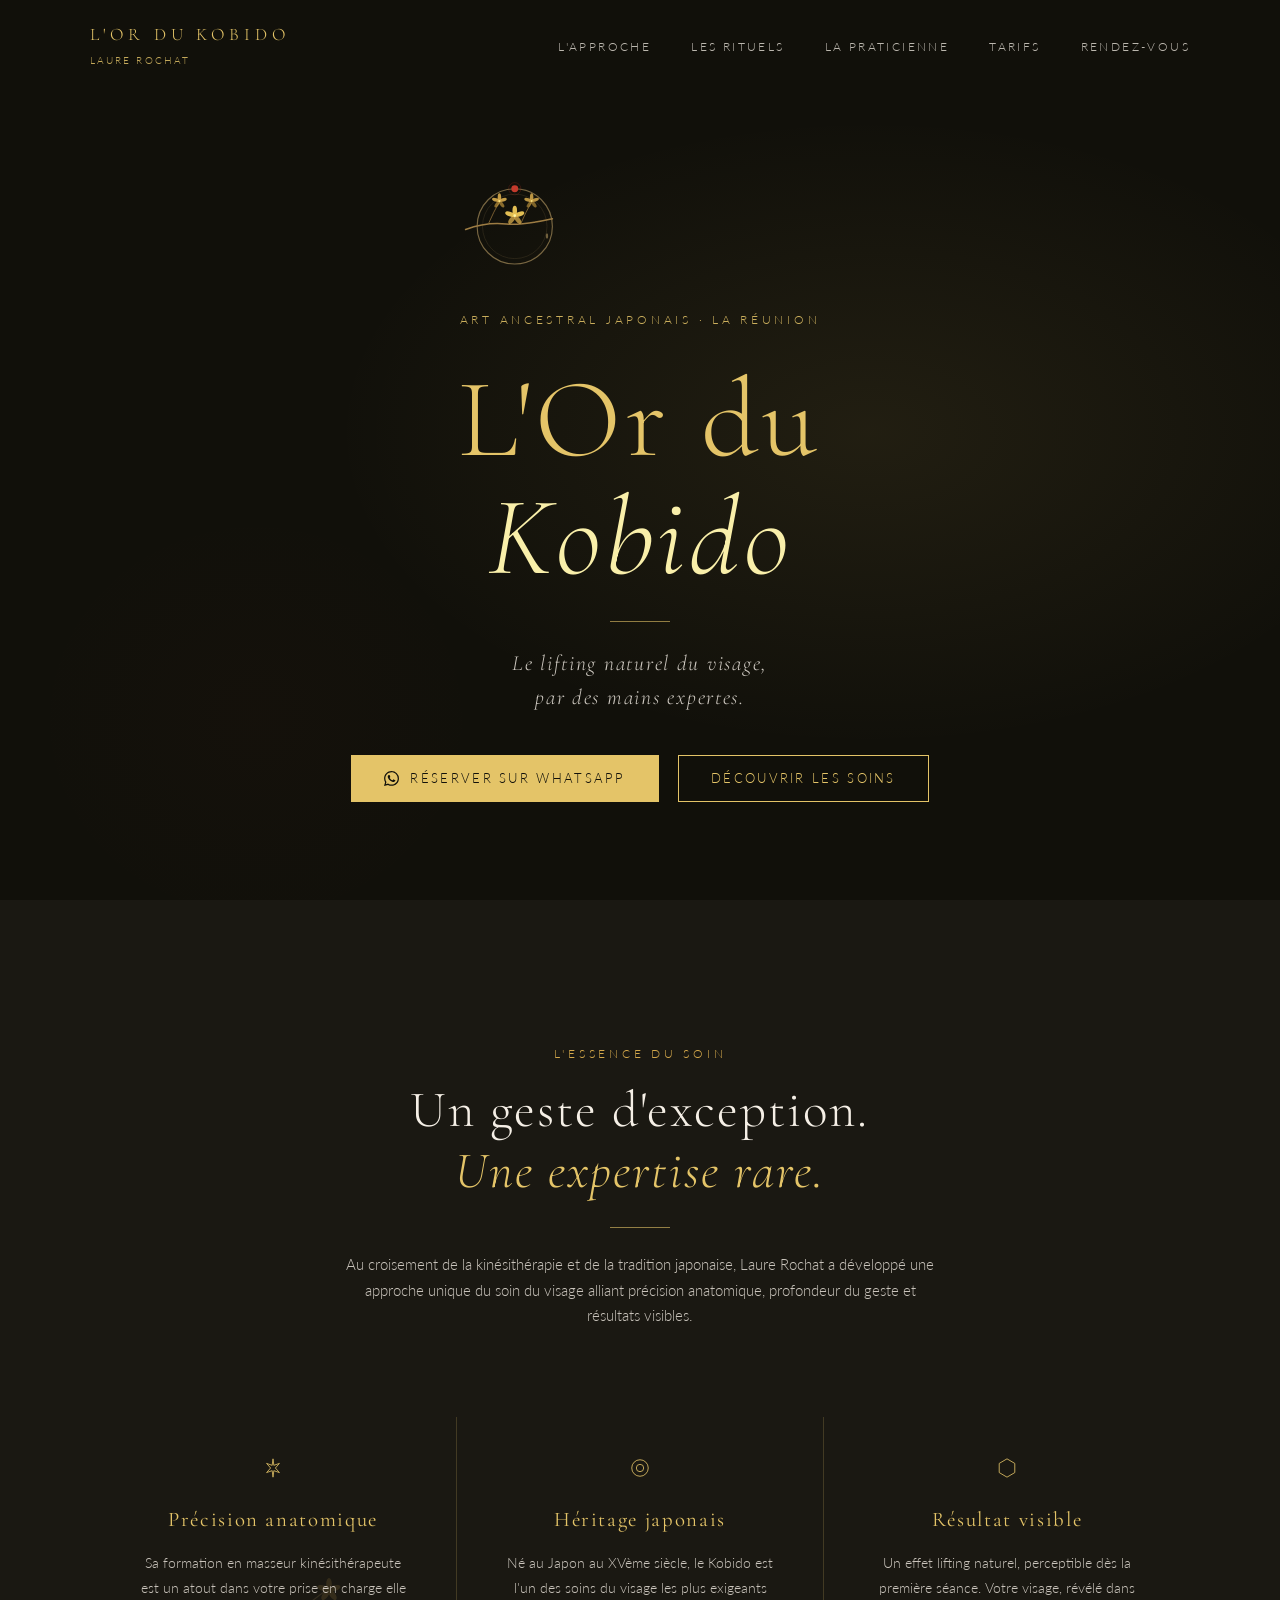
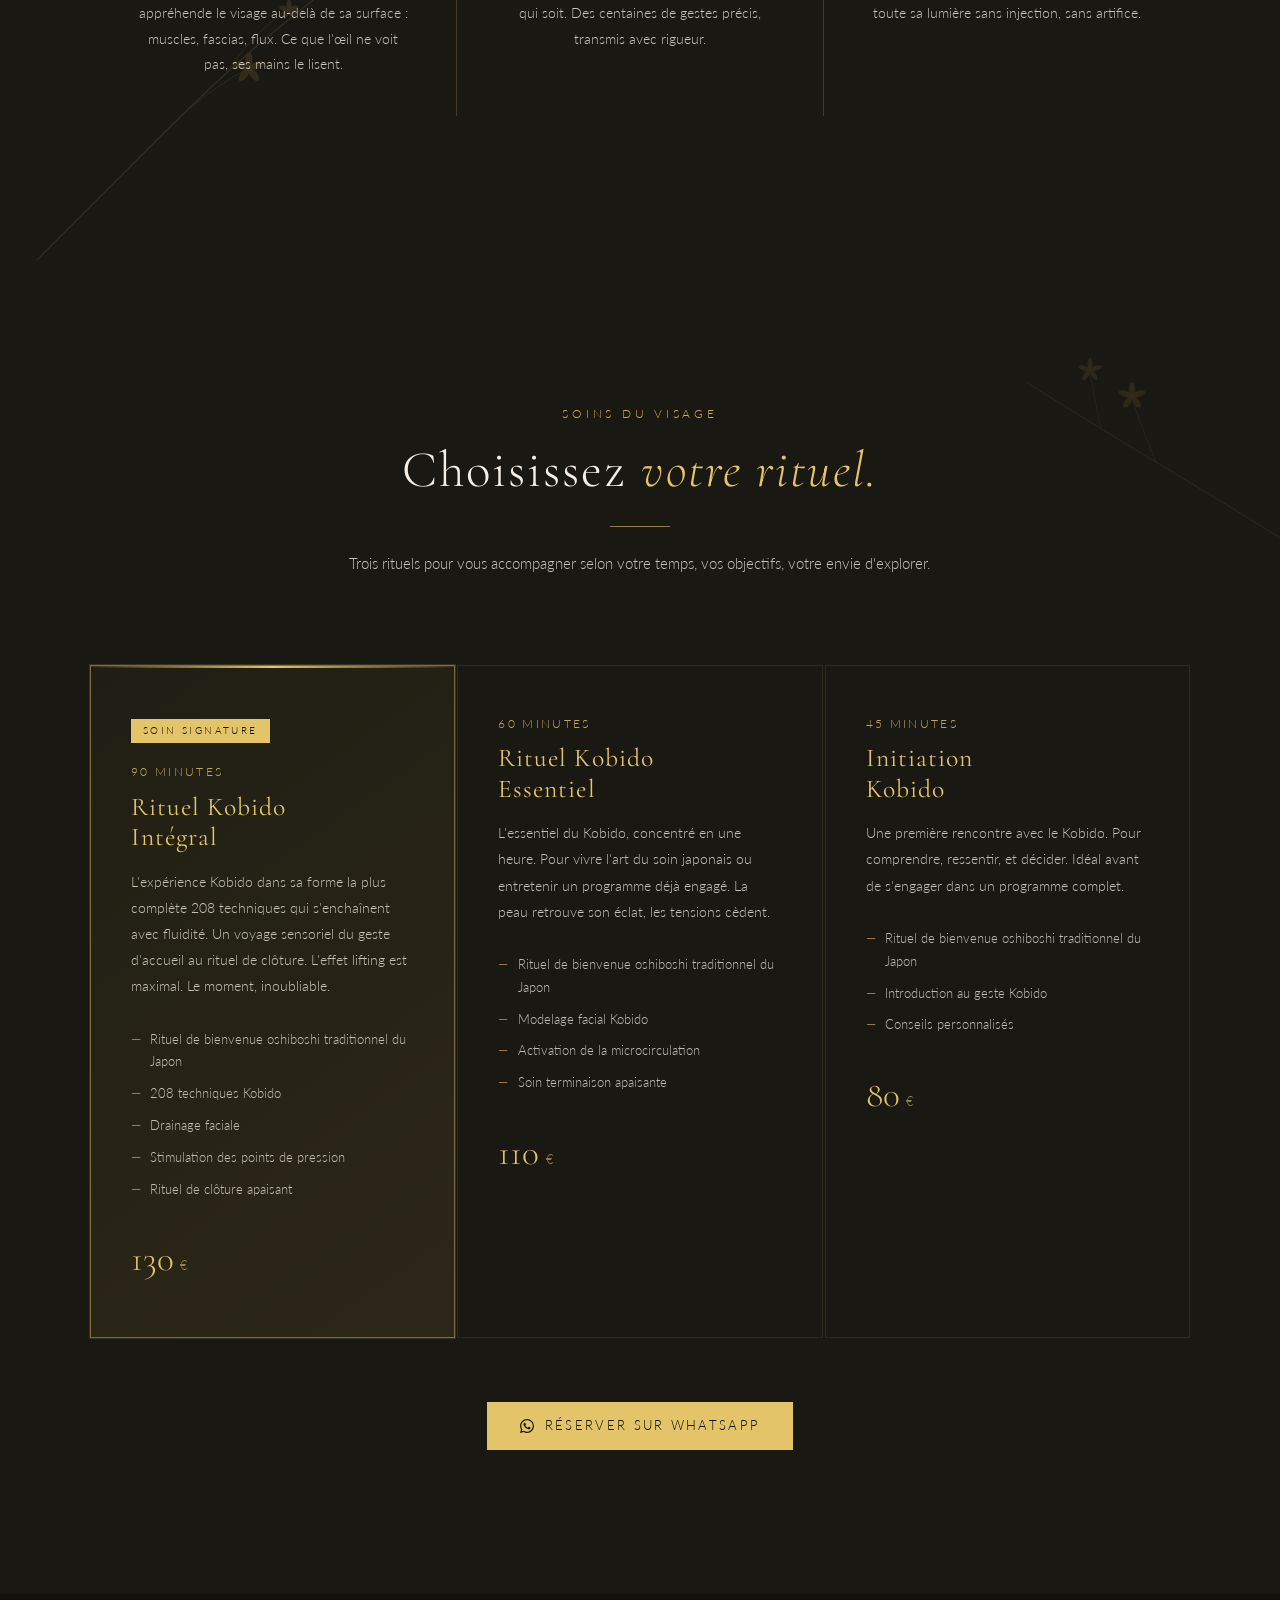
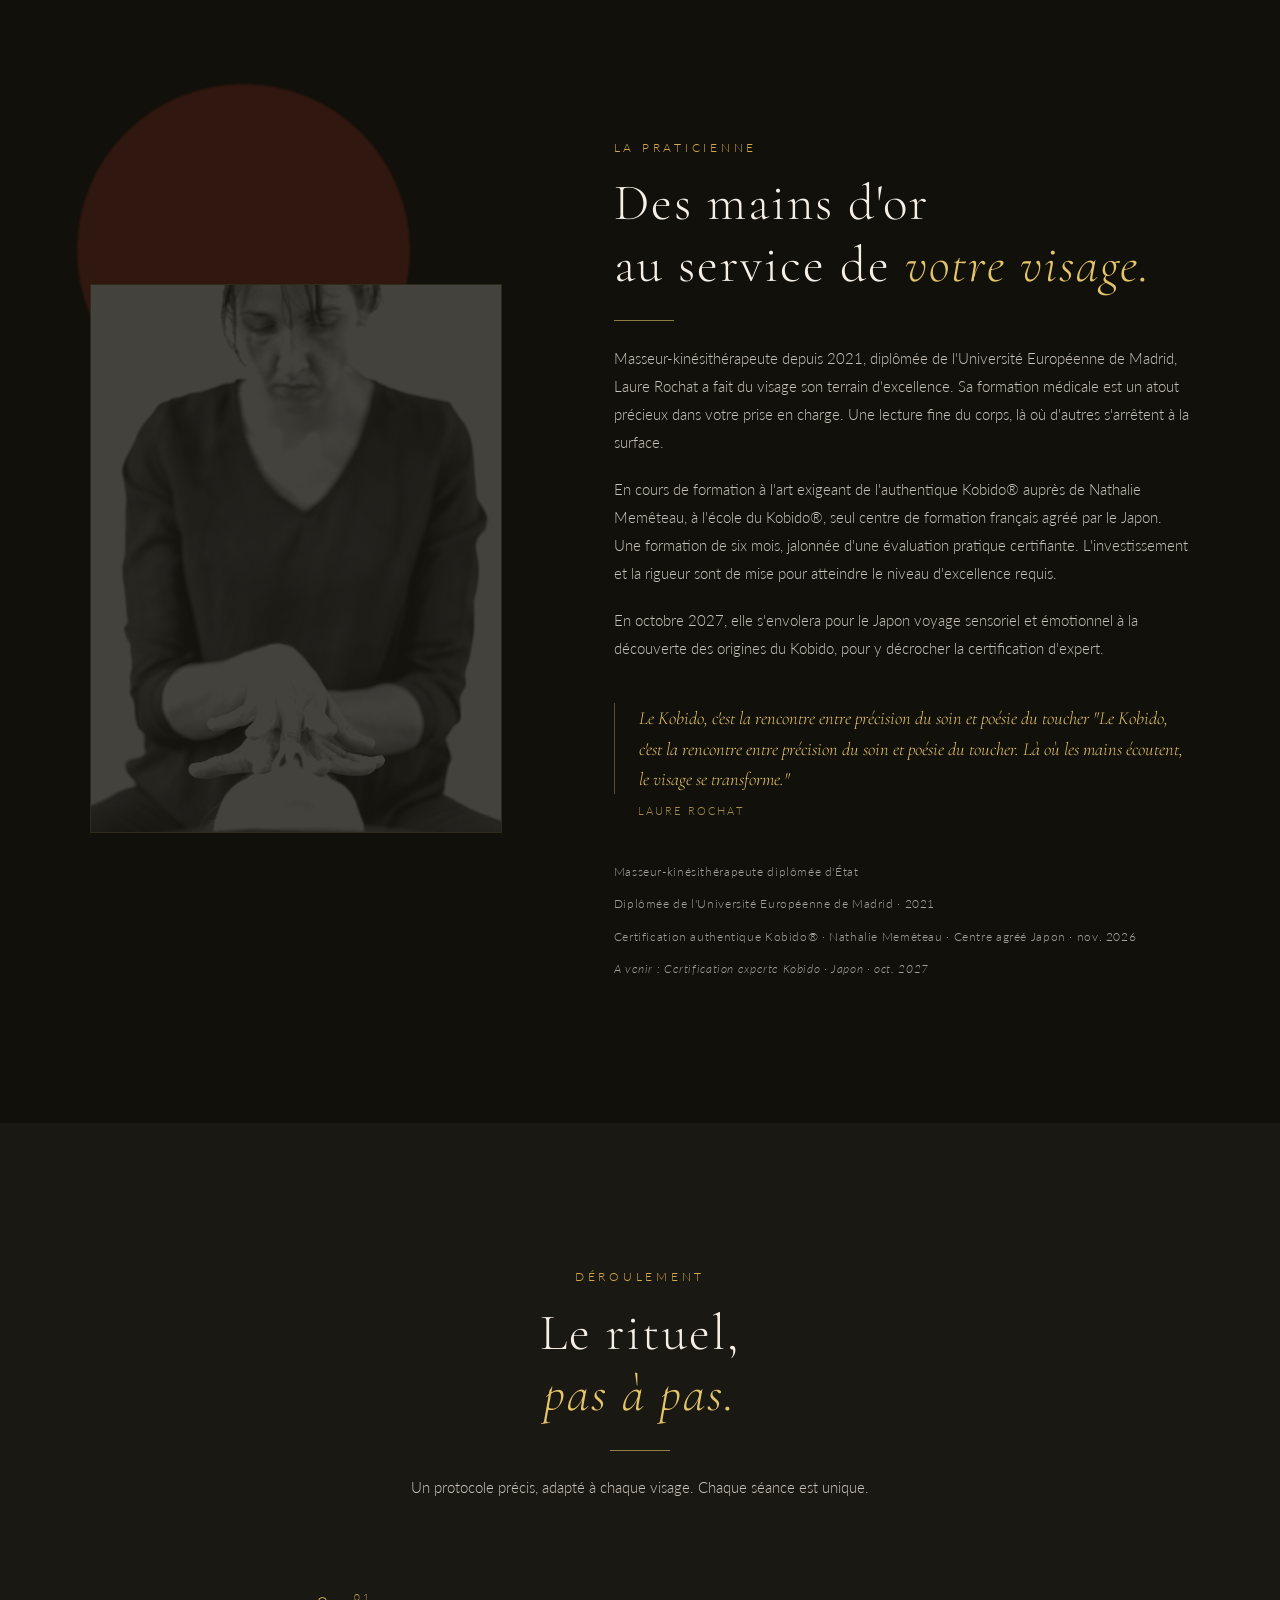
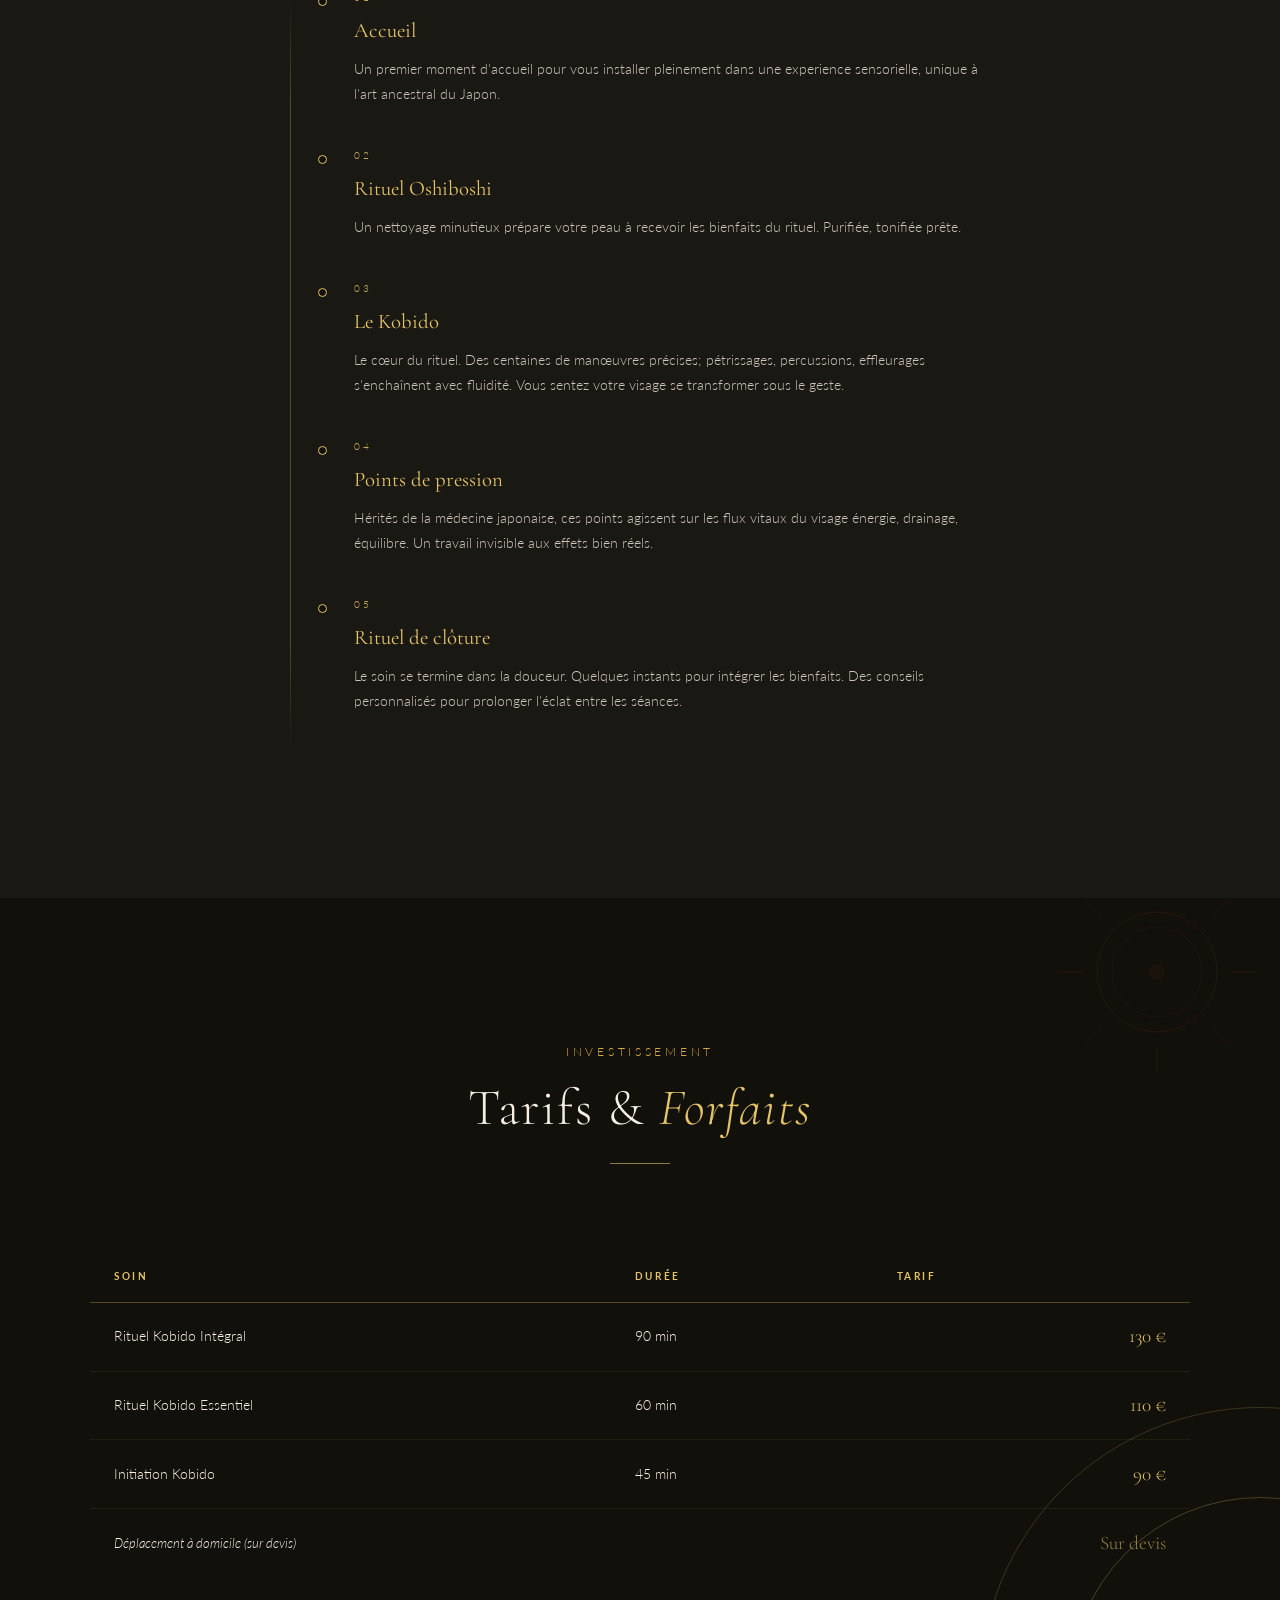
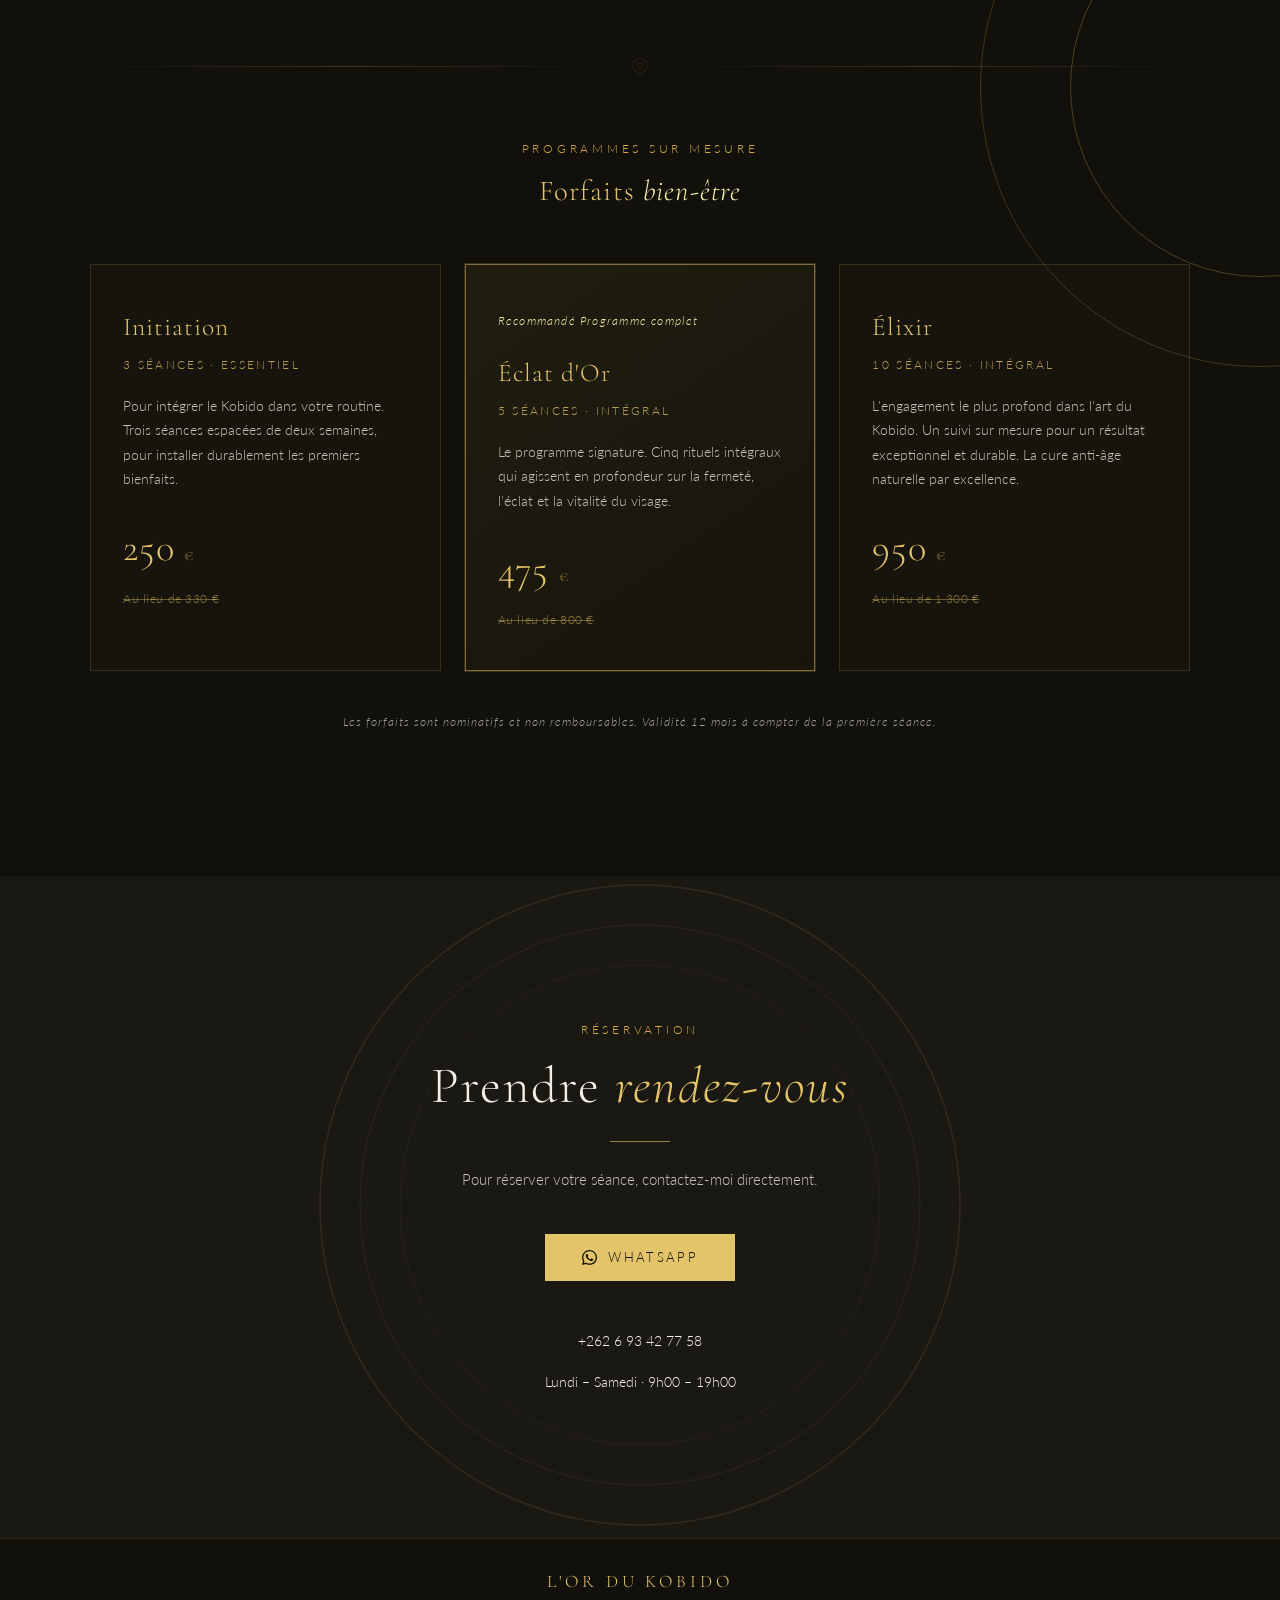
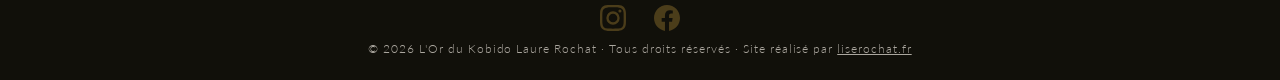
==== commit 293f3229: "Update index.html" ====
--- a/index.html
+++ b/index.html
@@ -328,7 +328,7 @@
 
       <div class="expertise__photo reveal">
         <div class="expertise__photo-logo" aria-hidden="true">
-          <img src="assets/laure.jpeg" alt="" width="120" height="120" loading="lazy" class="expertise__photo-logo-img" />
+          <img src="assets/laue.jpeg" alt="" width="120" height="120" loading="lazy" class="expertise__photo-logo-img" />
         </div>
       </div>
 
@@ -478,7 +478,7 @@
         <h4 class="forfait-card__nom">Initiation</h4>
         <p class="forfait-card__seances">3 séances · Essentiel</p>
         <p class="forfait-card__desc">Pour intégrer le Kobido dans votre routine. Trois séances espacées de deux semaines, pour installer durablement les premiers bienfaits.</p>
-        <p class="forfait-card__prix">295 <span>€</span></p>
+        <p class="forfait-card__prix">250 <span>€</span></p>
         <p class="forfait-card__economie"><s>Au lieu de 330 €</s></p>
       </article>
 
@@ -487,7 +487,7 @@
         <h4 class="forfait-card__nom">Éclat d'Or</h4>
         <p class="forfait-card__seances">5 séances · Intégral</p>
         <p class="forfait-card__desc">Le programme signature. Cinq rituels intégraux qui agissent en profondeur sur la fermeté, l'éclat et la vitalité du visage.</p>
-        <p class="forfait-card__prix">720 <span>€</span></p>
+        <p class="forfait-card__prix">475 <span>€</span></p>
         <p class="forfait-card__economie"><s>Au lieu de 800 €</s></p>
       </article>
 
@@ -495,7 +495,7 @@
         <h4 class="forfait-card__nom">Élixir</h4>
         <p class="forfait-card__seances">10 séances · Intégral</p>
         <p class="forfait-card__desc">L'engagement le plus profond dans l'art du Kobido. Un suivi sur mesure pour un résultat exceptionnel et durable. La cure anti-âge naturelle par excellence.</p>
-        <p class="forfait-card__prix">1 060 <span>€</span></p>
+        <p class="forfait-card__prix">950 <span>€</span></p>
         <p class="forfait-card__economie"><s>Au lieu de 1 300 €</s></p>
       </article>
     </div>
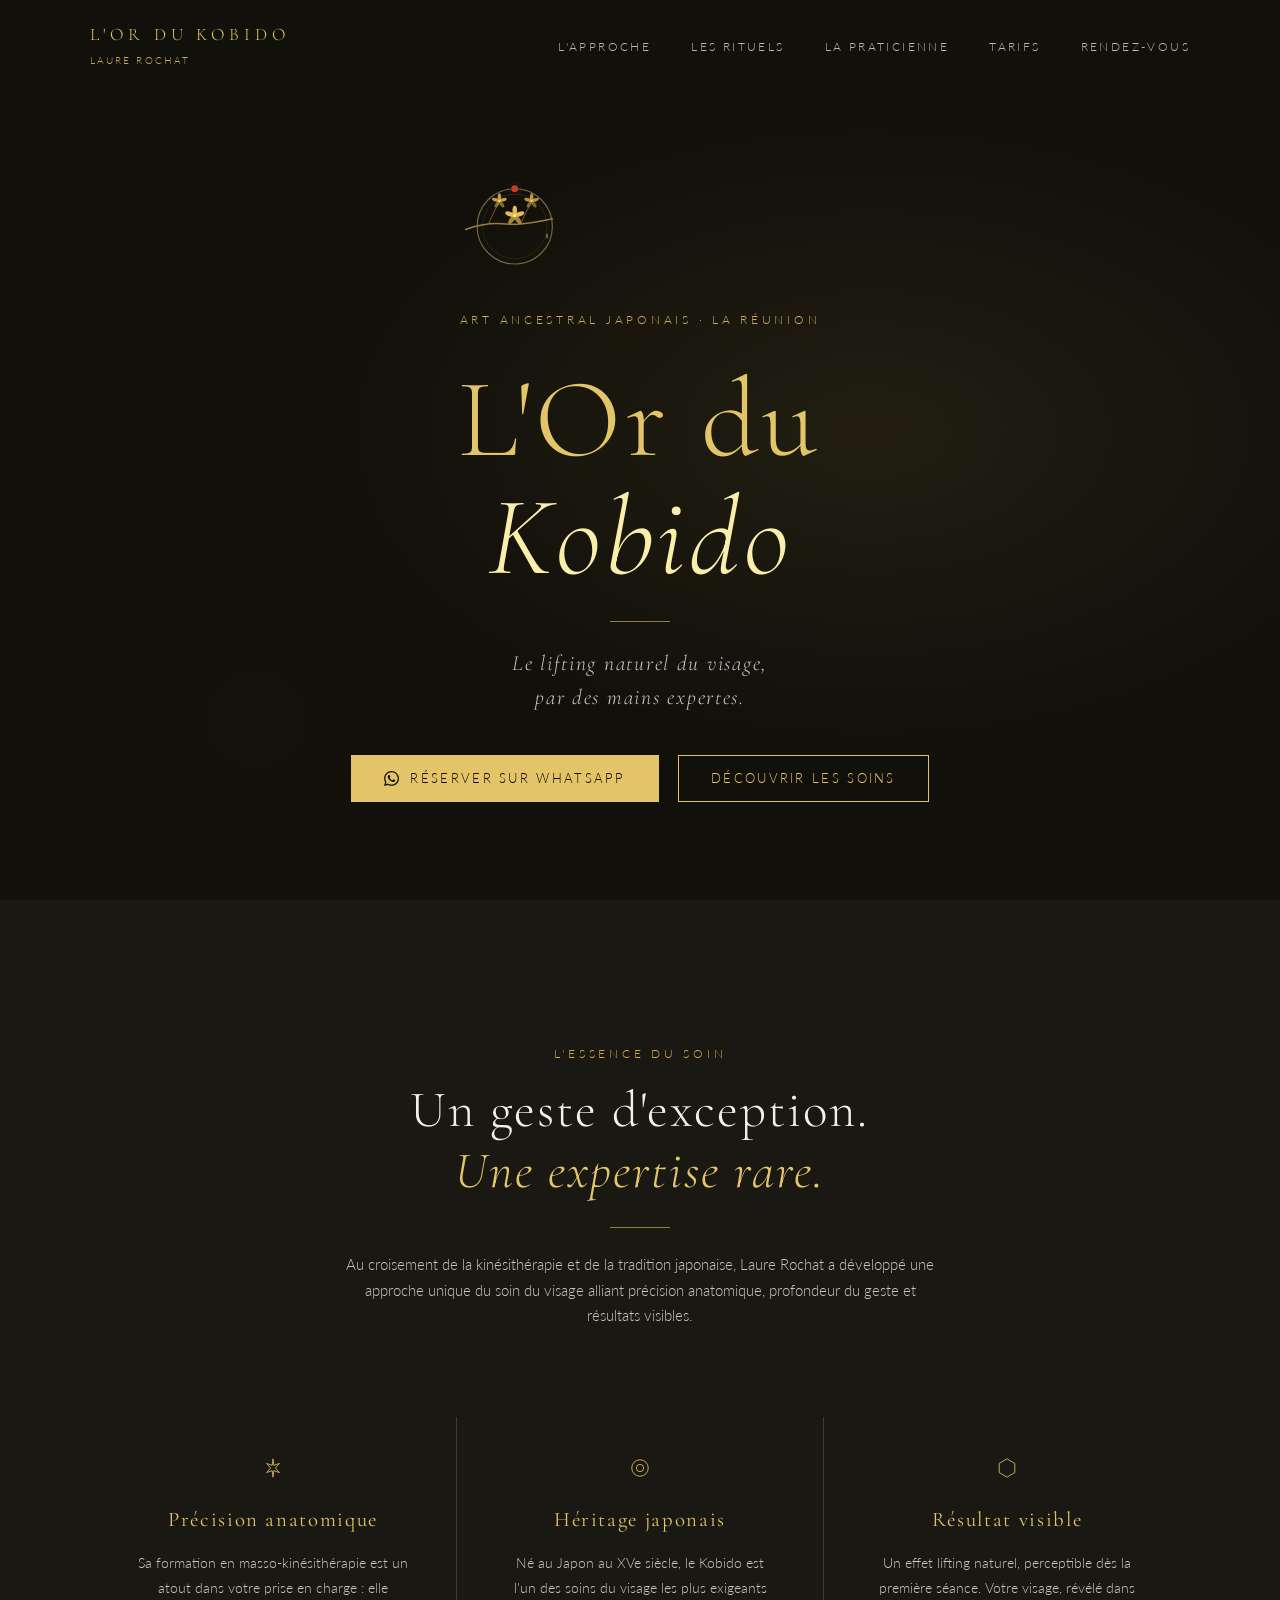
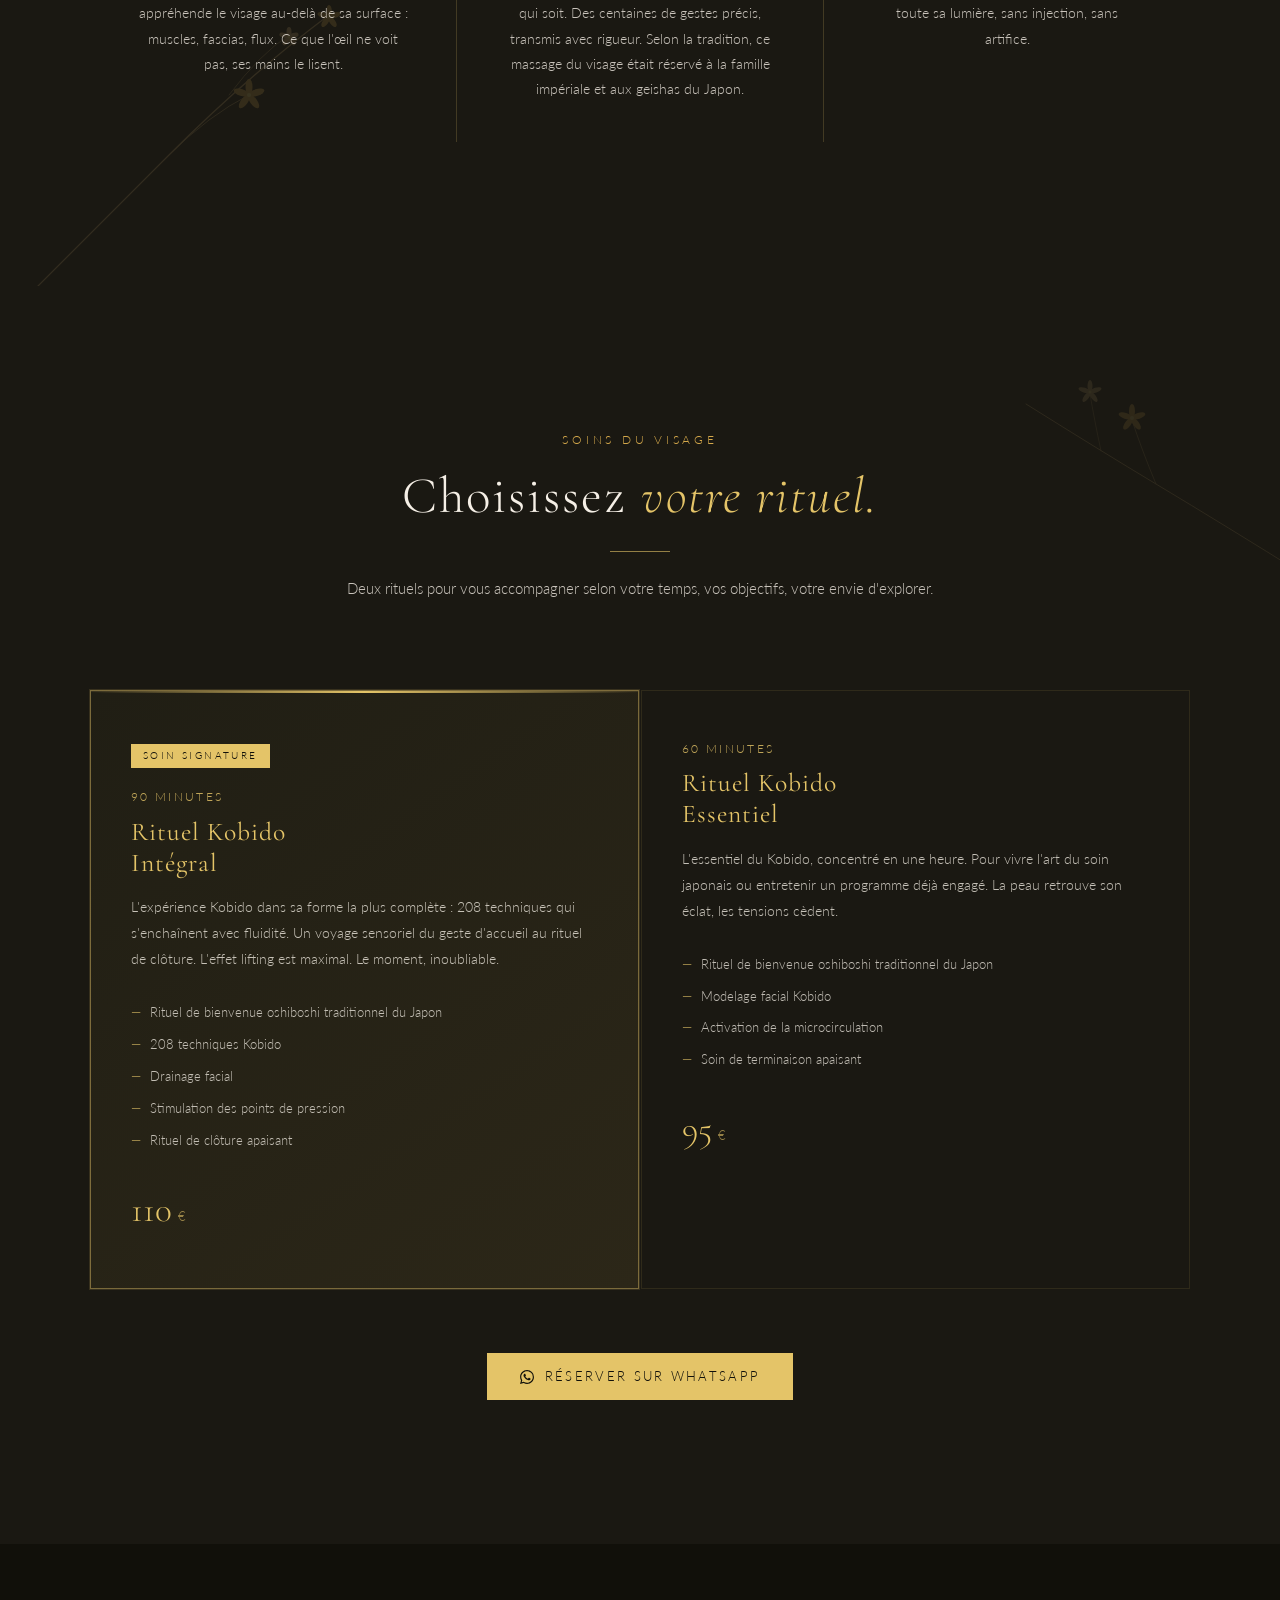
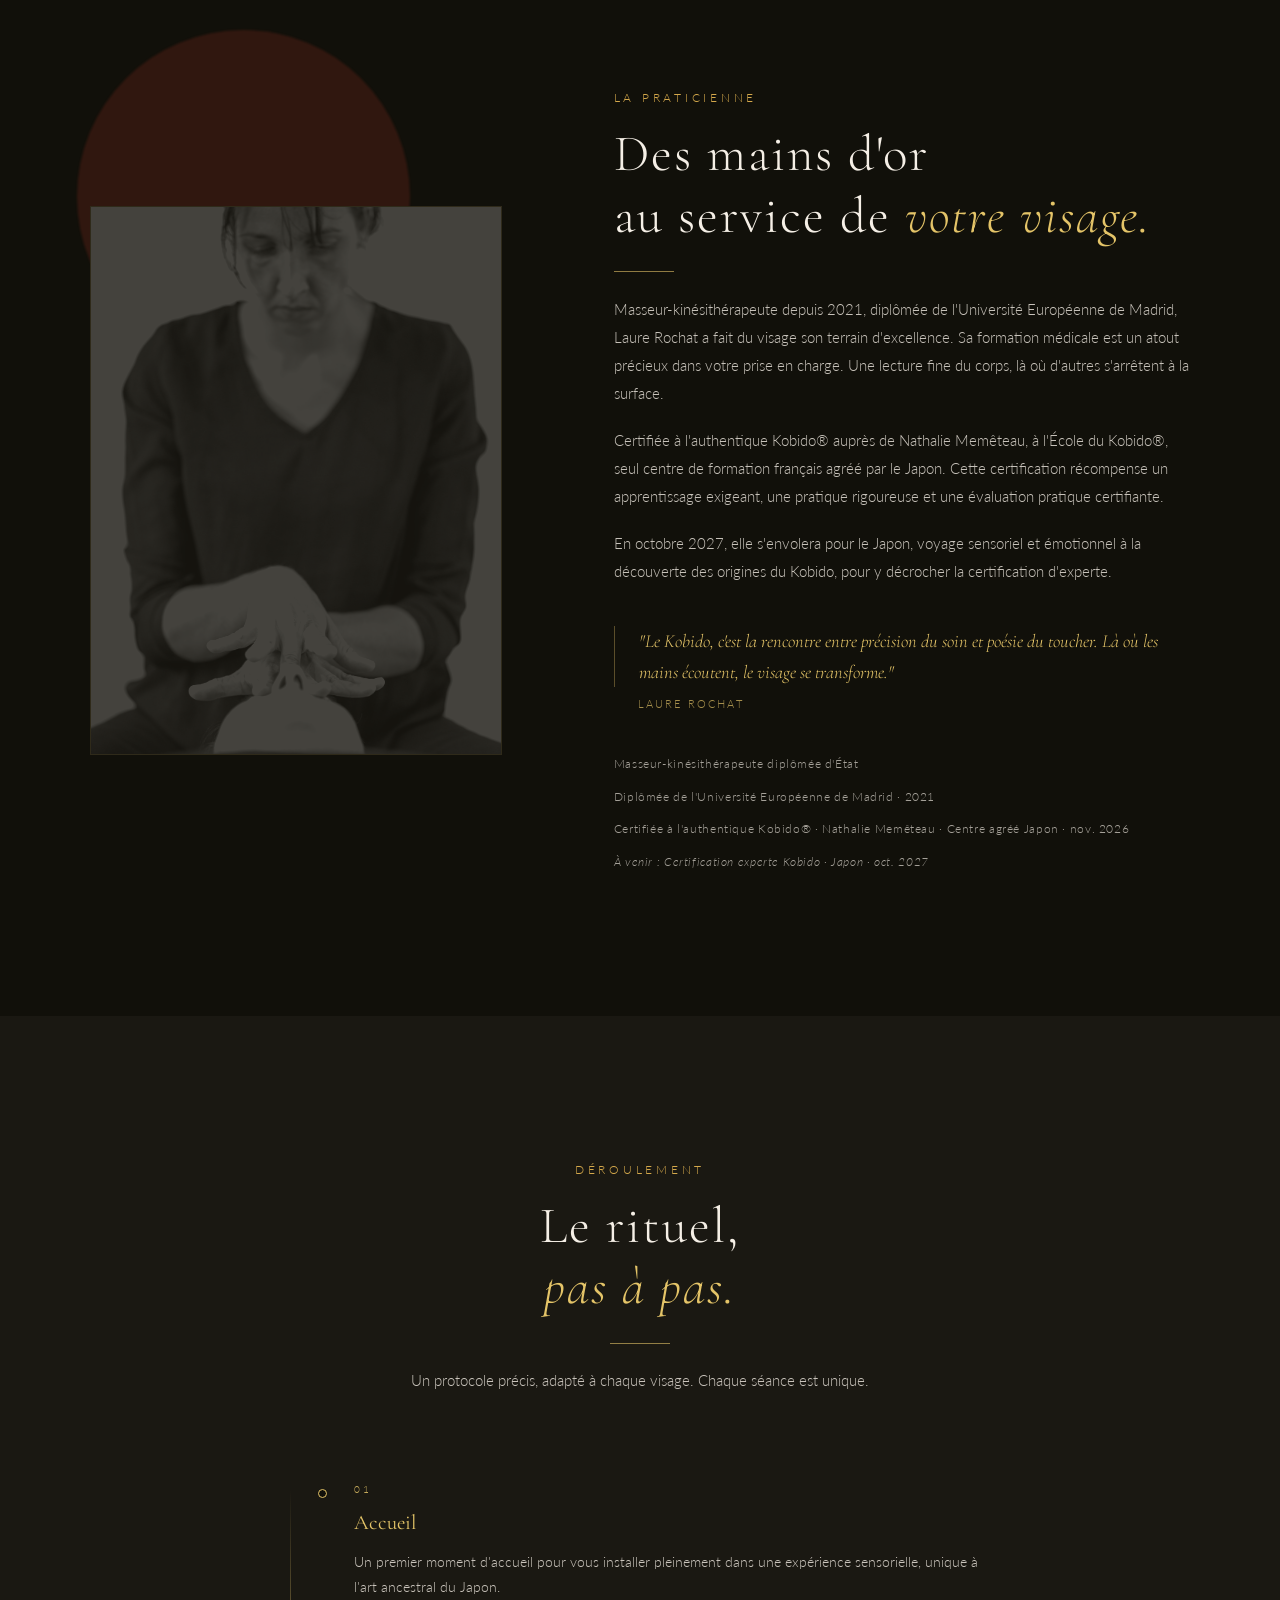
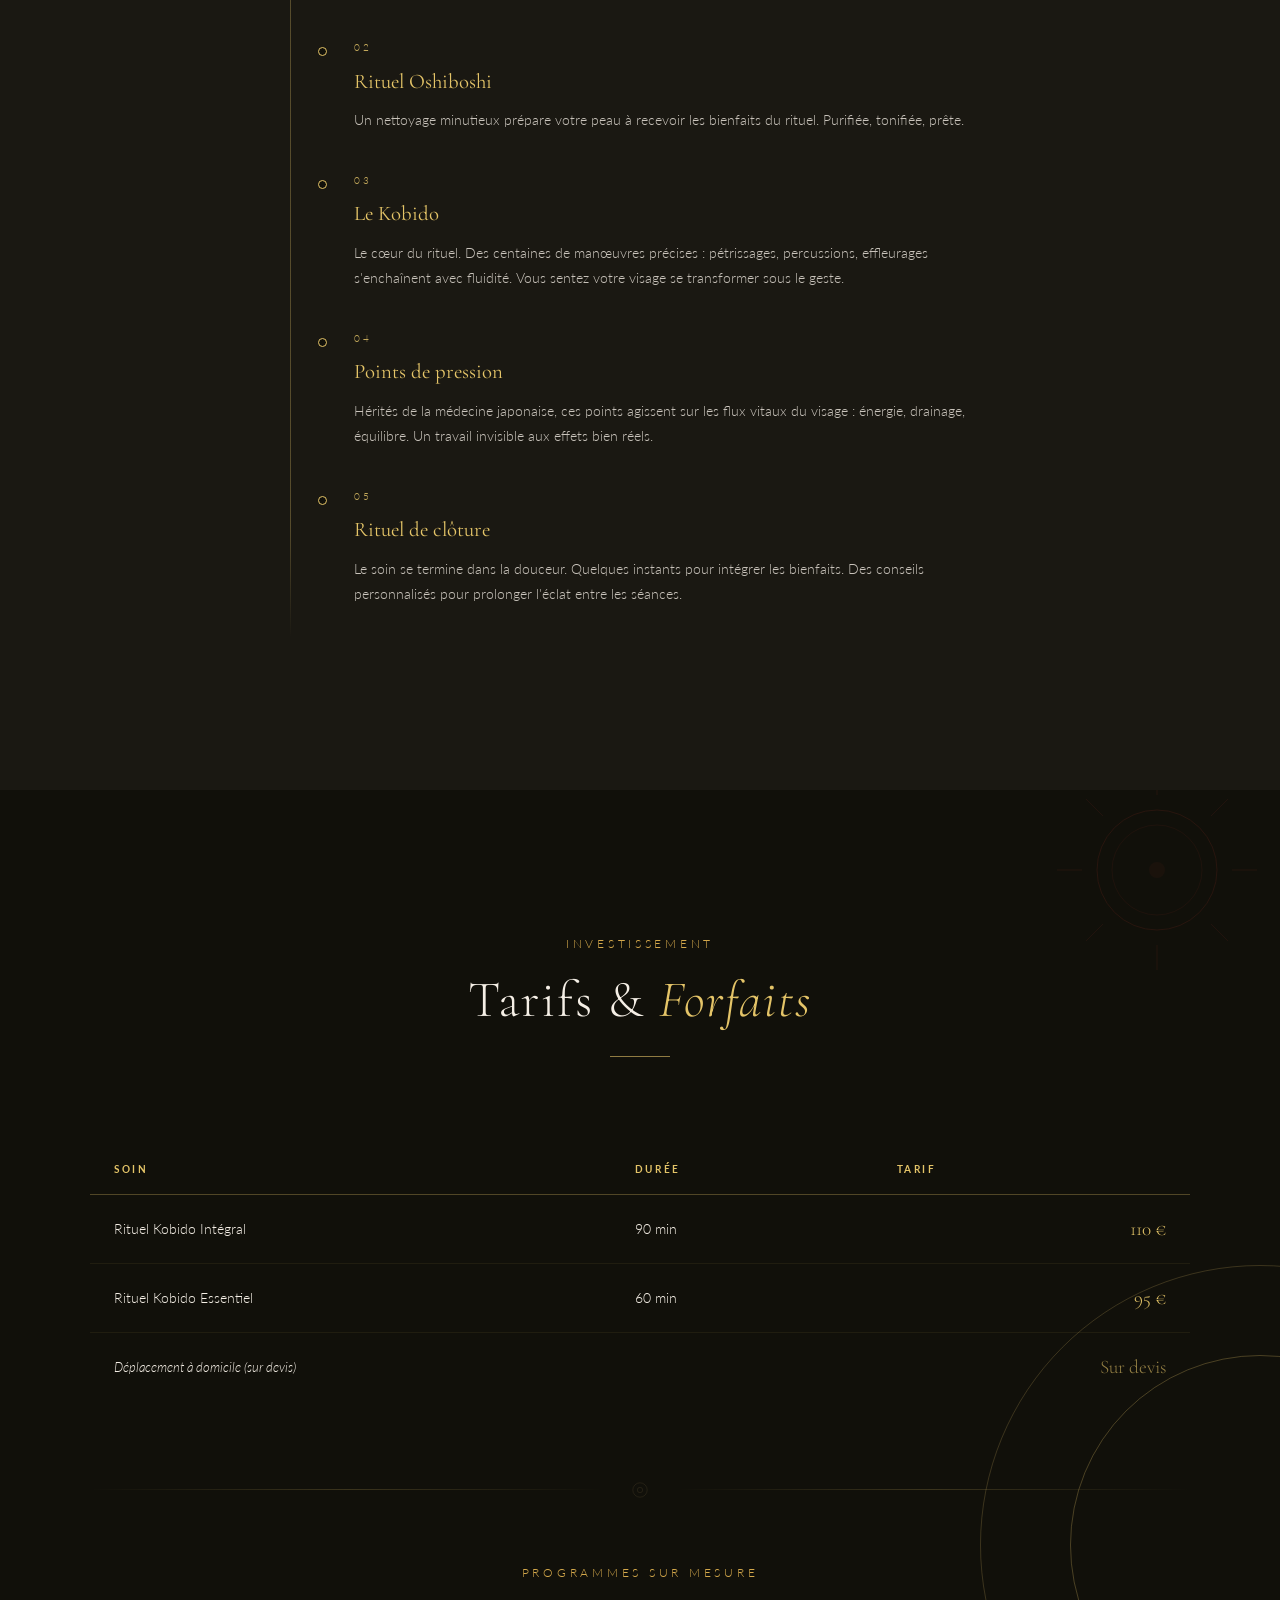
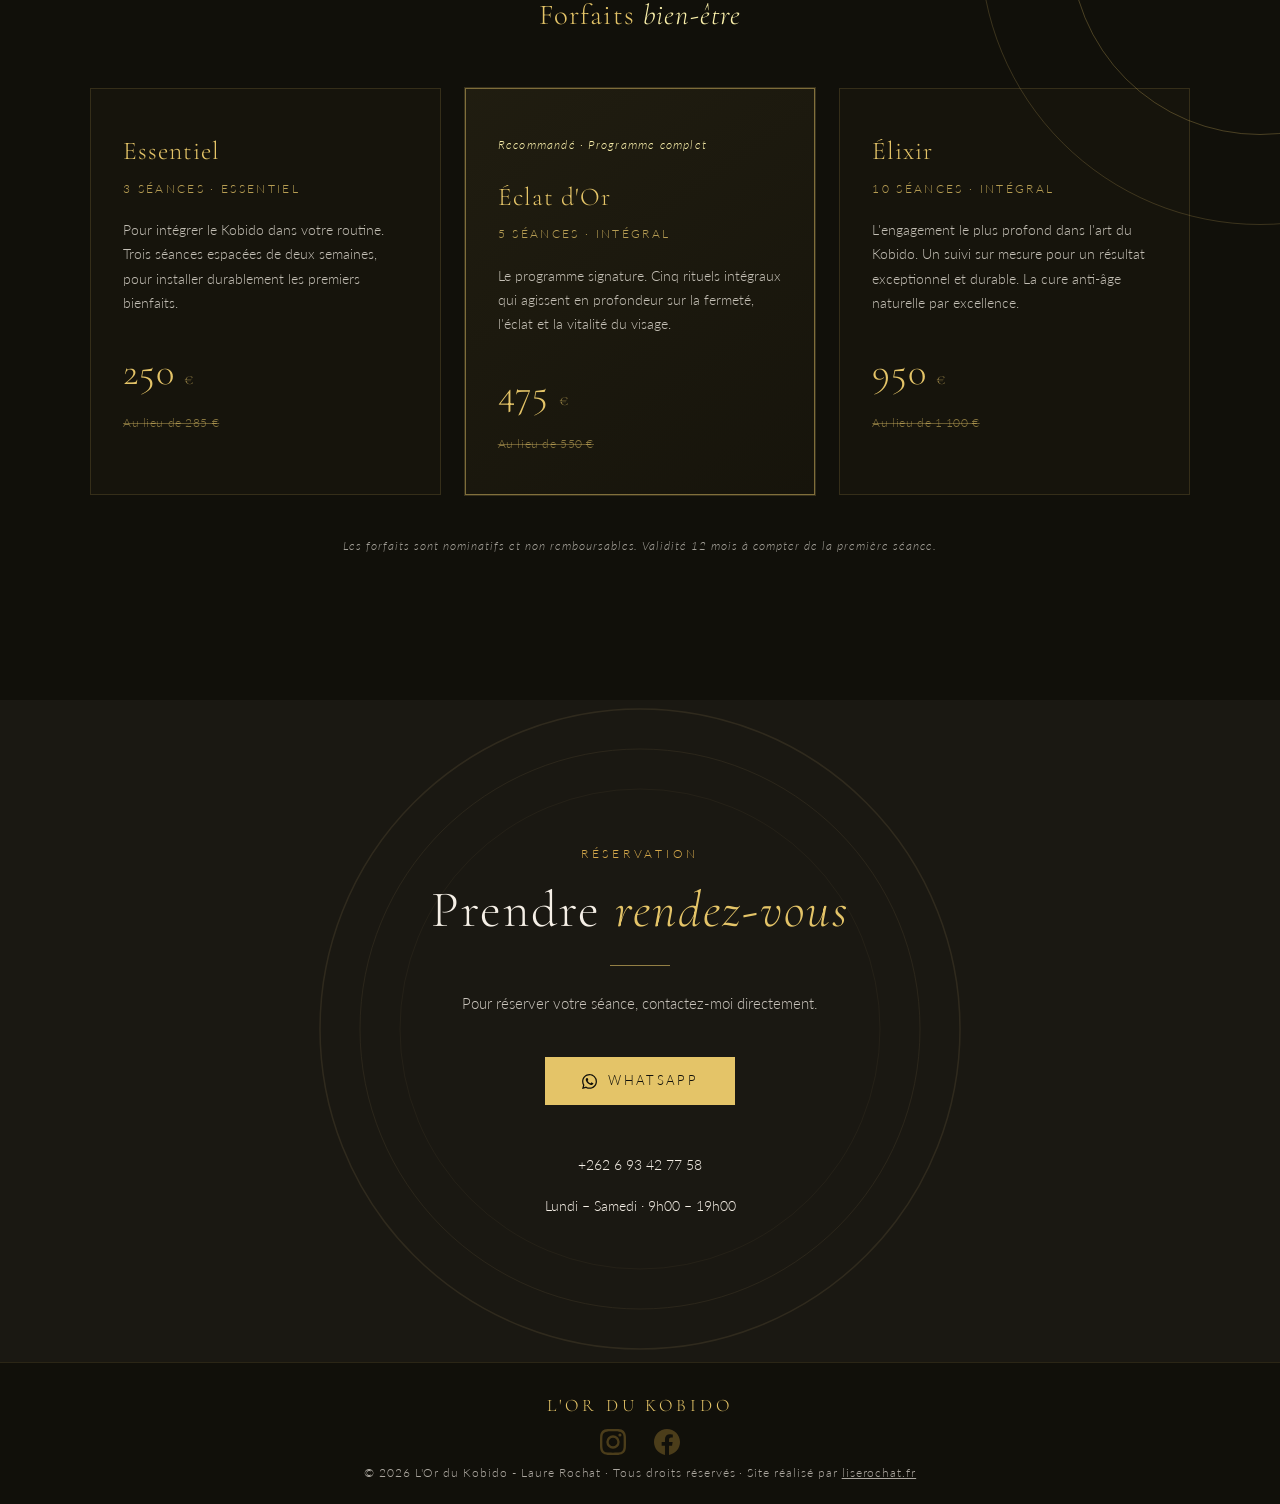
==== commit 20daedde: "Update index.html" ====
--- a/index.html
+++ b/index.html
@@ -1,563 +1,983 @@
+
+
 <!DOCTYPE html>
+
 <html lang="fr">
+
 <head>
+
   <meta charset="UTF-8" />
+
   <meta name="viewport" content="width=device-width, initial-scale=1.0" />
-  <meta name="description" content="L'Or du Kobido  Laure Rochat, kinésithérapeute spécialisée dans l'art ancestral japonais du Kobido. Lifting naturel et rituel du visage d'exception à La Réunion." />
-  <meta name="author" content="L'Or du Kobido  Laure Rochat" />
+
+  <meta name="description" content="L'Or du Kobido - Laure Rochat, kinésithérapeute spécialisée dans l'art ancestral japonais du Kobido. Lifting naturel et rituel du visage d'exception à La Réunion." />
+
+  <meta name="author" content="L'Or du Kobido - Laure Rochat" />
+
   <meta name="geo.region" content="RE" />
+
   <meta name="geo.placename" content="La Réunion, France" />
+
   <meta name="geo.position" content="-21.1151;55.5364" />
 
   <!-- Open Graph -->
-  <meta property="og:title" content="L'Or du Kobido  Rituel du visage ancestral japonais" />
+
+  <meta property="og:title" content="L'Or du Kobido - Rituel du visage ancestral japonais" />
+
   <meta property="og:description" content="Rituels Kobido par Laure Rochat, kinésithérapeute. Lifting naturel, éclat et détente profonde à La Réunion." />
+
   <meta property="og:type" content="website" />
+
   <meta property="og:url" content="https://lordukobido.fr" />
+
   <meta property="og:locale" content="fr_FR" />
 
   <title>L'Or du Kobido · Laure Rochat · La Réunion</title>
 
   <link rel="preconnect" href="https://fonts.googleapis.com" />
+
   <link rel="preconnect" href="https://fonts.gstatic.com" crossorigin />
+
   <link rel="preload" as="style" href="https://fonts.googleapis.com/css2?family=Cormorant+Garamond:ital,wght@0,300;0,400;0,500;1,300;1,400&family=Lato:wght@300;400;700&display=swap" />
+
   <link rel="stylesheet" href="https://fonts.googleapis.com/css2?family=Cormorant+Garamond:ital,wght@0,300;0,400;0,500;1,300;1,400&family=Lato:wght@300;400;700&display=swap" media="print" onload="this.media='all'" />
+
   <noscript><link rel="stylesheet" href="https://fonts.googleapis.com/css2?family=Cormorant+Garamond:ital,wght@0,300;0,400;0,500;1,300;1,400&family=Lato:wght@300;400;700&display=swap" /></noscript>
+
   <link rel="canonical" href="https://lordukobido.fr/" />
+
   <link rel="icon" href="assets/logo_icone_fond_noir.svg" type="image/svg+xml" />
+
   <link rel="sitemap" type="application/xml" href="/sitemap.xml" />
+
   <meta name="robots" content="index, follow" />
+
   <meta name="theme-color" content="#11100A" />
+
   <meta property="og:image" content="https://lordukobido.fr/og-image.jpg" />
+
   <meta property="og:image:width" content="1200" />
+
   <meta property="og:image:height" content="630" />
+
   <meta name="twitter:card" content="summary_large_image" />
-  <meta name="twitter:title" content="L'Or du Kobido  Rituel du visage ancestral japonais" />
+
+  <meta name="twitter:title" content="L'Or du Kobido - Rituel du visage ancestral japonais" />
+
   <meta name="twitter:description" content="Rituels Kobido par Laure Rochat, kinésithérapeute. Lifting naturel, éclat et détente profonde à La Réunion." />
+
   <meta name="twitter:image" content="https://lordukobido.fr/og-image.jpg" />
+
   <link rel="stylesheet" href="style.css" />
 
   <script type="application/ld+json">
+
   {
+
     "@context": "https://schema.org",
+
     "@type": "LocalBusiness",
+
     "name": "L'Or du Kobido",
+
     "description": "Rituels du visage Kobido par Laure Rochat, kinésithérapeute. Art ancestral japonais à La Réunion.",
+
     "url": "https://lordukobido.fr",
+
     "telephone": "+262693427758",
+
     "email": "contact@ordukobido.fr",
+
     "address": {
+
       "@type": "PostalAddress",
+
       "addressCountry": "RE",
+
       "addressLocality": "La Réunion"
+
     },
+
     "priceRange": "€€€",
+
     "openingHours": "Mo-Sa 09:00-19:00",
+
     "sameAs": [
+
       "https://www.instagram.com/ordukobido",
+
       "https://www.facebook.com/ordukobido"
+
     ]
+
   }
+
   </script>
+
 </head>
+
 <body>
 
 <a href="#contenu-principal" class="skip-link">Aller au contenu principal</a>
 
 <!-- ══ DEFS SVG PARTAGÉS ══════════════════════ -->
+
 <svg aria-hidden="true" focusable="false" style="display:none" xmlns="http://www.w3.org/2000/svg">
+
   <defs>
+
     <path id="icon-whatsapp" d="M17.472 14.382c-.297-.149-1.758-.867-2.03-.967-.273-.099-.471-.148-.67.15-.197.297-.767.966-.94 1.164-.173.199-.347.223-.644.075-.297-.15-1.255-.463-2.39-1.475-.883-.788-1.48-1.761-1.653-2.059-.173-.297-.018-.458.13-.606.134-.133.298-.347.446-.52.149-.174.198-.298.298-.497.099-.198.05-.371-.025-.52-.075-.149-.669-1.612-.916-2.207-.242-.579-.487-.5-.669-.51-.173-.008-.371-.01-.57-.01-.198 0-.52.074-.792.372-.272.297-1.04 1.016-1.04 2.479 0 1.462 1.065 2.875 1.213 3.074.149.198 2.096 3.2 5.077 4.487.709.306 1.262.489 1.694.625.712.227 1.36.195 1.871.118.571-.085 1.758-.719 2.006-1.413.248-.694.248-1.289.173-1.413-.074-.124-.272-.198-.57-.347m-5.421 7.403h-.004a9.87 9.87 0 01-5.031-1.378l-.361-.214-3.741.982.998-3.648-.235-.374a9.86 9.86 0 01-1.51-5.26c.001-5.45 4.436-9.884 9.888-9.884 2.64 0 5.122 1.03 6.988 2.898a9.825 9.825 0 012.893 6.994c-.003 5.45-4.437 9.884-9.885 9.884m8.413-18.297A11.815 11.815 0 0012.05 0C5.495 0 .16 5.335.157 11.892c0 2.096.547 4.142 1.588 5.945L.057 24l6.305-1.654a11.882 11.882 0 005.683 1.448h.005c6.554 0 11.89-5.335 11.893-11.893a11.821 11.821 0 00-3.48-8.413Z"/>
+
   </defs>
+
 </svg>
 
 <!-- ══ NAVIGATION ══════════════════════════════ -->
+
 <nav class="nav" role="navigation" aria-label="Navigation principale">
+
   <div class="container nav__inner">
-    <a href="#accueil" class="nav__logo" aria-label="L'Or du Kobido  Accueil">
+
+    <a href="#accueil" class="nav__logo" aria-label="L'Or du Kobido - Accueil">
+
       <span class="nav__logo-text">
+
         <span class="nav__logo-name">L'Or du Kobido</span>
+
         <span class="nav__logo-sub">Laure Rochat</span>
+
       </span>
+
     </a>
 
     <ul class="nav__links" id="nav-links" role="list">
+
       <li><a href="#approche">L'approche</a></li>
+
       <li><a href="#prestations">Les rituels</a></li>
+
       <li><a href="#laure">La praticienne</a></li>
+
       <li><a href="#tarifs">Tarifs</a></li>
+
       <li><a href="#contact">Rendez-vous</a></li>
+
     </ul>
 
     <button class="nav__burger" aria-controls="nav-links" aria-expanded="false" aria-label="Menu">
+
       <span></span><span></span><span></span>
+
     </button>
+
   </div>
+
 </nav>
 
 <main id="contenu-principal">
 
 <!-- ══ HERO ══════════════════════════════════════ -->
+
 <section id="accueil" class="hero" aria-label="Accueil">
 
-
   <div class="hero__bg" aria-hidden="true"></div>
 
   <div class="hero__content">
 
-    <!-- Logo bijou central -->
     <div class="hero__logo-grand" aria-hidden="true">
+
       <svg class="hero__logo-svg" xmlns="http://www.w3.org/2000/svg" viewBox="100 70 280 250" focusable="false" aria-hidden="true">
+
         <circle cx="240" cy="196" r="98" fill="none" stroke="#C9A96E" stroke-width="3" opacity="0.55"/>
+
         <circle cx="240" cy="196" r="84" fill="none" stroke="#C9A96E" stroke-width="1.5" opacity="0.22"/>
+
         <circle cx="240" cy="98" r="9" fill="#C0392B"/>
+
         <circle cx="240" cy="98" r="16" fill="none" stroke="#C0392B" stroke-width="1.5" opacity="0.35"/>
+
         <path d="M112 204 Q168 184 218 190 Q256 194 338 176" stroke="#9A7A42" stroke-width="4" fill="none" stroke-linecap="round"/>
+
         <path d="M172 188 Q185 158 200 132" stroke="#7A5F32" stroke-width="2.5" fill="none" stroke-linecap="round"/>
+
         <path d="M255 190 Q269 158 284 132" stroke="#7A5F32" stroke-width="2.5" fill="none" stroke-linecap="round"/>
+
         <g transform="translate(200,130)">
+
           <ellipse cx="0" cy="-10" rx="4.5" ry="10" fill="#D4A84B" opacity="0.9" transform="rotate(0)"/>
+
           <ellipse cx="0" cy="-10" rx="4.5" ry="10" fill="#D4A84B" opacity="0.9" transform="rotate(72)"/>
+
           <ellipse cx="0" cy="-10" rx="4.5" ry="10" fill="#B8903A" opacity="0.7" transform="rotate(144)"/>
+
           <ellipse cx="0" cy="-10" rx="4.5" ry="10" fill="#B8903A" opacity="0.7" transform="rotate(216)"/>
+
           <ellipse cx="0" cy="-10" rx="4.5" ry="10" fill="#D4A84B" opacity="0.9" transform="rotate(288)"/>
+
           <circle cx="0" cy="0" r="3" fill="#F5E080"/>
+
         </g>
+
         <g transform="translate(240,168)">
+
           <ellipse cx="0" cy="-13" rx="6" ry="13" fill="#EAC455" opacity="0.95" transform="rotate(0)"/>
+
           <ellipse cx="0" cy="-13" rx="6" ry="13" fill="#EAC455" opacity="0.95" transform="rotate(72)"/>
+
           <ellipse cx="0" cy="-13" rx="6" ry="13" fill="#D4A84B" opacity="0.75" transform="rotate(144)"/>
+
           <ellipse cx="0" cy="-13" rx="6" ry="13" fill="#D4A84B" opacity="0.75" transform="rotate(216)"/>
+
           <ellipse cx="0" cy="-13" rx="6" ry="13" fill="#EAC455" opacity="0.95" transform="rotate(288)"/>
+
           <circle cx="0" cy="0" r="3.5" fill="#FBF0A0"/>
+
         </g>
+
         <g transform="translate(284,130)">
+
           <ellipse cx="0" cy="-10" rx="4.5" ry="10" fill="#D4A84B" opacity="0.85" transform="rotate(0)"/>
+
           <ellipse cx="0" cy="-10" rx="4.5" ry="10" fill="#D4A84B" opacity="0.85" transform="rotate(72)"/>
+
           <ellipse cx="0" cy="-10" rx="4.5" ry="10" fill="#B8903A" opacity="0.65" transform="rotate(144)"/>
+
           <ellipse cx="0" cy="-10" rx="4.5" ry="10" fill="#B8903A" opacity="0.65" transform="rotate(216)"/>
+
           <ellipse cx="0" cy="-10" rx="4.5" ry="10" fill="#D4A84B" opacity="0.85" transform="rotate(288)"/>
+
           <circle cx="0" cy="0" r="2.5" fill="#F5E080"/>
+
         </g>
+
         <ellipse cx="324" cy="221" rx="3" ry="7" fill="#C9A96E" opacity="0.5"/>
+
       </svg>
+
     </div>
 
     <p class="hero__eyebrow">Art ancestral japonais · La Réunion</p>
+
     <h1 class="hero__title">L'Or du <em>Kobido</em></h1>
+
     <span class="sep" aria-hidden="true"></span>
+
     <p class="hero__subtitle">Le lifting naturel du visage,<br>par des mains expertes.</p>
 
     <div class="hero__cta">
+
       <a href="https://wa.me/262693427758" class="btn btn--plein btn--icon" target="_blank" rel="noopener noreferrer" aria-label="Réserver sur WhatsApp">
+
         <svg width="15" height="15" viewBox="0 0 24 24" fill="currentColor" aria-hidden="true" focusable="false"><use href="#icon-whatsapp"/></svg>
+
         Réserver sur WhatsApp
+
       </a>
+
       <a href="#prestations" class="btn">Découvrir les soins</a>
-    </div>
+
+    </div>
+
   </div>
+
 </section>
 
 <!-- ══ APPROCHE ══════════════════════════════════ -->
+
 <section id="approche" class="section section--creme" aria-labelledby="approche-titre">
-  <!-- Deco  branche cerisier -->
+
   <svg aria-hidden="true" focusable="false" style="position:absolute;bottom:-5%;left:-4%;width:480px;height:380px;pointer-events:none;user-select:none;opacity:0.14" viewBox="0 0 480 380" xmlns="http://www.w3.org/2000/svg">
+
     <path d="M60 360 Q140 280 220 200 Q300 120 380 60" stroke="#C9A96E" stroke-width="1.2" fill="none" stroke-linecap="round"/>
+
     <path d="M220 200 Q260 160 300 140" stroke="#C9A96E" stroke-width="0.8" fill="none" stroke-linecap="round"/>
+
     <path d="M280 140 Q310 100 340 80" stroke="#C9A96E" stroke-width="0.7" fill="none" stroke-linecap="round"/>
+
     <g transform="translate(300,140)">
+
       <ellipse cx="0" cy="-8" rx="3.5" ry="8" fill="#D4A84B" transform="rotate(0)"/>
+
       <ellipse cx="0" cy="-8" rx="3.5" ry="8" fill="#D4A84B" transform="rotate(72)"/>
+
       <ellipse cx="0" cy="-8" rx="3.5" ry="8" fill="#D4A84B" transform="rotate(144)"/>
+
       <ellipse cx="0" cy="-8" rx="3.5" ry="8" fill="#D4A84B" transform="rotate(216)"/>
+
       <ellipse cx="0" cy="-8" rx="3.5" ry="8" fill="#D4A84B" transform="rotate(288)"/>
+
       <circle cx="0" cy="0" r="2" fill="#F5E080"/>
+
     </g>
+
     <g transform="translate(380,62)">
+
       <ellipse cx="0" cy="-6" rx="2.8" ry="6" fill="#D4A84B" transform="rotate(0)"/>
+
       <ellipse cx="0" cy="-6" rx="2.8" ry="6" fill="#D4A84B" transform="rotate(72)"/>
+
       <ellipse cx="0" cy="-6" rx="2.8" ry="6" fill="#D4A84B" transform="rotate(144)"/>
+
       <ellipse cx="0" cy="-6" rx="2.8" ry="6" fill="#D4A84B" transform="rotate(216)"/>
+
       <ellipse cx="0" cy="-6" rx="2.8" ry="6" fill="#D4A84B" transform="rotate(288)"/>
+
       <circle cx="0" cy="0" r="1.6" fill="#F5E080"/>
+
     </g>
+
     <g transform="translate(340,82)">
+
       <ellipse cx="0" cy="-5" rx="2.5" ry="5" fill="#C9A96E" transform="rotate(0)"/>
+
       <ellipse cx="0" cy="-5" rx="2.5" ry="5" fill="#C9A96E" transform="rotate(72)"/>
+
       <ellipse cx="0" cy="-5" rx="2.5" ry="5" fill="#C9A96E" transform="rotate(144)"/>
+
       <ellipse cx="0" cy="-5" rx="2.5" ry="5" fill="#C9A96E" transform="rotate(216)"/>
+
       <ellipse cx="0" cy="-5" rx="2.5" ry="5" fill="#C9A96E" transform="rotate(288)"/>
+
       <circle cx="0" cy="0" r="1.4" fill="#F5E080"/>
+
     </g>
+
   </svg>
+
   <div class="container">
+
     <header class="section__header reveal">
+
       <p class="section__surtitle">L'essence du soin</p>
+
       <h2 class="section__title" id="approche-titre">Un geste d'exception.<br><em>Une expertise rare.</em></h2>
+
       <span class="sep"></span>
+
       <p class="section__intro">
+
         Au croisement de la kinésithérapie et de la tradition japonaise, Laure Rochat a développé une approche unique du soin du visage alliant précision anatomique, profondeur du geste et résultats visibles.
+
       </p>
+
     </header>
 
     <div class="philosophie__grid" role="list">
+
       <article class="philosophie__item reveal reveal-delay-1">
+
         <svg class="philosophie__icon" viewBox="0 0 24 24" aria-hidden="true" focusable="false" width="22" height="22" fill="none" stroke="currentColor" stroke-width="1"><path d="M12 2 L12.9 9.1 L19 7 L14.6 12 L19 17 L12.9 14.9 L12 22 L11.1 14.9 L5 17 L9.4 12 L5 7 L11.1 9.1 Z"/></svg>
+
         <h3>Précision anatomique</h3>
-        <p>Sa formation en masseur kinésithérapeute est un atout dans votre prise en charge  elle appréhende le visage au-delà de sa surface : muscles, fascias, flux. Ce que l'œil ne voit pas, ses mains le lisent.</p>
-      </article>
+
+        <p>Sa formation en masso-kinésithérapie est un atout dans votre prise en charge : elle appréhende le visage au-delà de sa surface : muscles, fascias, flux. Ce que l'œil ne voit pas, ses mains le lisent.</p>
+
+      </article>
+
       <div class="philosophie__divider" aria-hidden="true"></div>
+
       <article class="philosophie__item reveal reveal-delay-2">
+
         <svg class="philosophie__icon" viewBox="0 0 24 24" aria-hidden="true" focusable="false" width="22" height="22" fill="none" stroke="currentColor" stroke-width="1"><circle cx="12" cy="12" r="9"/><circle cx="12" cy="12" r="4"/></svg>
+
         <h3>Héritage japonais</h3>
-        <p>Né au Japon au XVème siècle, le Kobido est l'un des soins du visage les plus exigeants qui soit. Des centaines de gestes précis, transmis avec rigueur.</p>
-      </article>
+
+        <p>Né au Japon au XVe siècle, le Kobido est l'un des soins du visage les plus exigeants qui soit. Des centaines de gestes précis, transmis avec rigueur. Selon la tradition, ce massage du visage était réservé à la famille impériale et aux geishas du Japon.</p>
+
+      </article>
+
       <div class="philosophie__divider" aria-hidden="true"></div>
+
       <article class="philosophie__item reveal reveal-delay-3">
+
         <svg class="philosophie__icon" viewBox="0 0 24 24" aria-hidden="true" focusable="false" width="22" height="22" fill="none" stroke="currentColor" stroke-width="1"><path d="M12 2 L20.5 7 L20.5 17 L12 22 L3.5 17 L3.5 7 Z"/></svg>
+
         <h3>Résultat visible</h3>
-        <p>Un effet lifting naturel, perceptible dès la première séance. Votre visage, révélé dans toute sa lumière  sans injection, sans artifice.</p>
-      </article>
-    </div>
+
+        <p>Un effet lifting naturel, perceptible dès la première séance. Votre visage, révélé dans toute sa lumière, sans injection, sans artifice.</p>
+
+      </article>
+
+    </div>
+
   </div>
+
 </section>
 
 <!-- ══ PRESTATIONS ════════════════════════════════ -->
+
 <section id="prestations" class="section section--creme" aria-labelledby="prestations-titre">
+
   <svg aria-hidden="true" focusable="false" style="position:absolute;top:4%;right:-2%;width:min(360px,40vw);height:min(280px,30vw);pointer-events:none;user-select:none;opacity:0.11" viewBox="0 0 360 280" xmlns="http://www.w3.org/2000/svg">
+
     <path d="M360 240 Q280 190 210 148 Q155 115 80 68" stroke="#C9A96E" stroke-width="1" fill="none" stroke-linecap="round"/>
+
     <path d="M210 148 Q195 112 186 84" stroke="#C9A96E" stroke-width="0.7" fill="none" stroke-linecap="round"/>
+
     <path d="M155 115 Q148 82 144 58" stroke="#C9A96E" stroke-width="0.6" fill="none" stroke-linecap="round"/>
+
     <g transform="translate(186,82)">
+
       <ellipse cx="0" cy="-7" rx="3" ry="7" fill="#D4A84B" transform="rotate(0)"/>
+
       <ellipse cx="0" cy="-7" rx="3" ry="7" fill="#D4A84B" transform="rotate(72)"/>
+
       <ellipse cx="0" cy="-7" rx="3" ry="7" fill="#D4A84B" transform="rotate(144)"/>
+
       <ellipse cx="0" cy="-7" rx="3" ry="7" fill="#D4A84B" transform="rotate(216)"/>
+
       <ellipse cx="0" cy="-7" rx="3" ry="7" fill="#D4A84B" transform="rotate(288)"/>
+
       <circle cx="0" cy="0" r="2" fill="#F5E080"/>
+
     </g>
+
     <g transform="translate(144,56)">
+
       <ellipse cx="0" cy="-6" rx="2.5" ry="6" fill="#C9A96E" transform="rotate(0)"/>
+
       <ellipse cx="0" cy="-6" rx="2.5" ry="6" fill="#C9A96E" transform="rotate(72)"/>
+
       <ellipse cx="0" cy="-6" rx="2.5" ry="6" fill="#C9A96E" transform="rotate(144)"/>
+
       <ellipse cx="0" cy="-6" rx="2.5" ry="6" fill="#C9A96E" transform="rotate(216)"/>
+
       <ellipse cx="0" cy="-6" rx="2.5" ry="6" fill="#C9A96E" transform="rotate(288)"/>
+
       <circle cx="0" cy="0" r="1.5" fill="#F5E080"/>
+
     </g>
+
   </svg>
+
   <div class="container">
+
     <header class="section__header reveal">
+
       <p class="section__surtitle">Soins du visage</p>
+
       <h2 class="section__title" id="prestations-titre">Choisissez <em>votre rituel.</em></h2>
+
       <span class="sep"></span>
+
       <p class="section__intro">
-        Trois rituels pour vous accompagner  selon votre temps, vos objectifs, votre envie d'explorer.
+
+        Deux rituels pour vous accompagner selon votre temps, vos objectifs, votre envie d'explorer.
+
       </p>
+
     </header>
 
     <div class="prestations__grid" role="list">
+
       <article class="prestation-card prestation-card--vedette reveal reveal-delay-1">
+
         <span class="prestation-card__badge">Soin signature</span>
+
         <p class="prestation-card__duree">90 minutes</p>
+
         <h3 class="prestation-card__titre">Rituel Kobido<br>Intégral</h3>
+
         <p class="prestation-card__desc">
-          L'expérience Kobido dans sa forme la plus complète 208 techniques qui s'enchaînent avec fluidité. Un voyage sensoriel du geste d'accueil au rituel de clôture. L'effet lifting est maximal. Le moment, inoubliable.
+
+          L'expérience Kobido dans sa forme la plus complète : 208 techniques qui s'enchaînent avec fluidité. Un voyage sensoriel du geste d'accueil au rituel de clôture. L'effet lifting est maximal. Le moment, inoubliable.
+
         </p>
+
         <ul class="prestation-card__details">
+
           <li>Rituel de bienvenue oshiboshi traditionnel du Japon</li>
+
           <li>208 techniques Kobido</li>
-          <li>Drainage faciale</li>
+
+          <li>Drainage facial</li>
+
           <li>Stimulation des points de pression</li>
+
           <li>Rituel de clôture apaisant</li>
+
         </ul>
+
         <div class="prestation-card__prix">
-          <span class="prestation-card__montant">130</span>
+
+          <span class="prestation-card__montant">110</span>
+
           <span class="prestation-card__devise">€</span>
+
         </div>
+
       </article>
 
       <article class="prestation-card reveal reveal-delay-2">
+
         <p class="prestation-card__duree">60 minutes</p>
+
         <h3 class="prestation-card__titre">Rituel Kobido<br>Essentiel</h3>
+
         <p class="prestation-card__desc">
+
           L'essentiel du Kobido, concentré en une heure. Pour vivre l'art du soin japonais ou entretenir un programme déjà engagé. La peau retrouve son éclat, les tensions cèdent.
+
         </p>
+
         <ul class="prestation-card__details">
+
           <li>Rituel de bienvenue oshiboshi traditionnel du Japon</li>
+
           <li>Modelage facial Kobido</li>
+
           <li>Activation de la microcirculation</li>
-          <li>Soin terminaison apaisante</li>
+
+          <li>Soin de terminaison apaisant</li>
+
         </ul>
+
         <div class="prestation-card__prix">
-          <span class="prestation-card__montant">110</span>
+
+          <span class="prestation-card__montant">95</span>
+
           <span class="prestation-card__devise">€</span>
+
         </div>
-      </article>
-
-      <article class="prestation-card reveal reveal-delay-3">
-        <p class="prestation-card__duree">45 minutes</p>
-        <h3 class="prestation-card__titre">Initiation<br>Kobido</h3>
-        <p class="prestation-card__desc">
-          Une première rencontre avec le Kobido. Pour comprendre, ressentir, et décider. Idéal avant de s'engager dans un programme complet.
+
+      </article>
+
+    </div>
+
+    <div class="section__cta-inline reveal">
+
+      <a href="https://wa.me/262693427758" class="btn btn--plein btn--icon" target="_blank" rel="noopener noreferrer" aria-label="Réserver sur WhatsApp">
+
+        <svg width="14" height="14" viewBox="0 0 24 24" fill="currentColor" aria-hidden="true" focusable="false"><use href="#icon-whatsapp"/></svg>
+
+        Réserver sur WhatsApp
+
+      </a>
+
+    </div>
+
+  </div>
+
+</section>
+
+<!-- ══ EXPERTISE DE LAURE ════════════════════════ -->
+
+<section id="laure" class="section section--laure" aria-labelledby="laure-titre">
+
+  <div class="container">
+
+    <div class="expertise__layout">
+
+      <div class="expertise__photo reveal">
+
+        <div class="expertise__photo-logo" aria-hidden="true">
+
+          <img src="assets/laue.jpeg" alt="" width="120" height="120" loading="lazy" class="expertise__photo-logo-img" />
+
+        </div>
+
+      </div>
+
+      <div class="expertise__text reveal reveal-delay-2">
+
+        <p class="section__surtitle">La praticienne</p>
+
+        <h2 class="section__title" id="laure-titre">Des mains d'or<br>au service de <em>votre visage.</em></h2>
+
+        <span class="sep sep--left"></span>
+
+        <p class="expertise__bio">
+
+          Masseur-kinésithérapeute depuis 2021, diplômée de l'Université Européenne de Madrid, Laure Rochat a fait du visage son terrain d'excellence. Sa formation médicale est un atout précieux dans votre prise en charge. Une lecture fine du corps, là où d'autres s'arrêtent à la surface.
+
         </p>
-        <ul class="prestation-card__details">
-          <li>Rituel de bienvenue oshiboshi traditionnel du Japon</li>
-          <li>Introduction au geste Kobido</li>
-          <li>Conseils personnalisés</li>
+
+        <p class="expertise__bio">
+
+          Certifiée à l'authentique Kobido® auprès de Nathalie Memêteau, à l'École du Kobido®, seul centre de formation français agréé par le Japon. Cette certification récompense un apprentissage exigeant, une pratique rigoureuse et une évaluation pratique certifiante.
+
+        </p>
+
+        <p class="expertise__bio">
+
+          En octobre 2027, elle s'envolera pour le Japon, voyage sensoriel et émotionnel à la découverte des origines du Kobido, pour y décrocher la certification d'experte.
+
+        </p>
+
+        <blockquote class="expertise__citation">
+
+          "Le Kobido, c'est la rencontre entre précision du soin et poésie du toucher. Là où les mains écoutent, le visage se transforme."
+
+        </blockquote>
+
+        <p class="expertise__citation-auteur">Laure Rochat</p>
+
+        <ul class="expertise__badges" aria-label="Qualifications de Laure Rochat">
+
+          <li class="expertise__badge">Masseur-kinésithérapeute diplômée d'État</li>
+
+          <li class="expertise__badge">Diplômée de l'Université Européenne de Madrid · 2021</li>
+
+          <li class="expertise__badge">Certifiée à l'authentique Kobido® · Nathalie Memêteau · Centre agréé Japon · nov. 2026</li>
+
+          <li class="expertise__badge"><em>À venir : Certification experte Kobido · Japon · oct. 2027</em></li>
+
         </ul>
-        <div class="prestation-card__prix">
-          <span class="prestation-card__montant">80</span>
-          <span class="prestation-card__devise">€</span>
-        </div>
-      </article>
-    </div>
-
-    <div class="section__cta-inline reveal">
-      <a href="https://wa.me/262693427758" class="btn btn--plein btn--icon" target="_blank" rel="noopener noreferrer" aria-label="Réserver sur WhatsApp">
-        <svg width="14" height="14" viewBox="0 0 24 24" fill="currentColor" aria-hidden="true" focusable="false"><use href="#icon-whatsapp"/></svg>
-        Réserver sur WhatsApp
+
+      </div>
+
+    </div>
+
+  </div>
+
+</section>
+
+<!-- ══ LE RITUEL ══════════════════════════════════ -->
+
+<section id="rituel" class="section section--creme" aria-labelledby="rituel-titre">
+
+  <div class="container">
+
+    <header class="section__header reveal">
+
+      <p class="section__surtitle">Déroulement</p>
+
+      <h2 class="section__title" id="rituel-titre">Le rituel,<br><em>pas à pas.</em></h2>
+
+      <span class="sep"></span>
+
+      <p class="section__intro">
+
+        Un protocole précis, adapté à chaque visage. Chaque séance est unique.
+
+      </p>
+
+    </header>
+
+    <div class="rituel__steps reveal" role="list">
+
+      <article class="rituel__step">
+
+        <p class="rituel__step-num">01</p>
+
+        <h3 class="rituel__step-titre">Accueil</h3>
+
+        <p class="rituel__step-texte">Un premier moment d'accueil pour vous installer pleinement dans une expérience sensorielle, unique à l'art ancestral du Japon.</p>
+
+      </article>
+
+      <article class="rituel__step">
+
+        <p class="rituel__step-num">02</p>
+
+        <h3 class="rituel__step-titre">Rituel Oshiboshi</h3>
+
+        <p class="rituel__step-texte">Un nettoyage minutieux prépare votre peau à recevoir les bienfaits du rituel. Purifiée, tonifiée, prête.</p>
+
+      </article>
+
+      <article class="rituel__step">
+
+        <p class="rituel__step-num">03</p>
+
+        <h3 class="rituel__step-titre">Le Kobido</h3>
+
+        <p class="rituel__step-texte">Le cœur du rituel. Des centaines de manœuvres précises : pétrissages, percussions, effleurages s'enchaînent avec fluidité. Vous sentez votre visage se transformer sous le geste.</p>
+
+      </article>
+
+      <article class="rituel__step">
+
+        <p class="rituel__step-num">04</p>
+
+        <h3 class="rituel__step-titre">Points de pression</h3>
+
+        <p class="rituel__step-texte">Hérités de la médecine japonaise, ces points agissent sur les flux vitaux du visage : énergie, drainage, équilibre. Un travail invisible aux effets bien réels.</p>
+
+      </article>
+
+      <article class="rituel__step">
+
+        <p class="rituel__step-num">05</p>
+
+        <h3 class="rituel__step-titre">Rituel de clôture</h3>
+
+        <p class="rituel__step-texte">Le soin se termine dans la douceur. Quelques instants pour intégrer les bienfaits. Des conseils personnalisés pour prolonger l'éclat entre les séances.</p>
+
+      </article>
+
+    </div>
+
+  </div>
+
+</section>
+
+<!-- ══ TARIFS & FORFAITS ══════════════════════════ -->
+
+<section id="tarifs" class="section" aria-labelledby="tarifs-titre">
+
+  <svg aria-hidden="true" focusable="false" style="position:absolute;top:-8%;right:-6%;width:400px;height:400px;pointer-events:none;user-select:none;opacity:0.13" viewBox="0 0 400 400" xmlns="http://www.w3.org/2000/svg">
+
+    <circle cx="200" cy="200" r="60" fill="none" stroke="#C0392B" stroke-width="1"/>
+
+    <circle cx="200" cy="200" r="45" fill="none" stroke="#C0392B" stroke-width="0.6"/>
+
+    <line x1="200" y1="125" x2="200" y2="100" stroke="#C0392B" stroke-width="0.8"/>
+
+    <line x1="200" y1="275" x2="200" y2="300" stroke="#C0392B" stroke-width="0.8"/>
+
+    <line x1="125" y1="200" x2="100" y2="200" stroke="#C0392B" stroke-width="0.8"/>
+
+    <line x1="275" y1="200" x2="300" y2="200" stroke="#C0392B" stroke-width="0.8"/>
+
+    <line x1="146" y1="146" x2="129" y2="129" stroke="#C0392B" stroke-width="0.7"/>
+
+    <line x1="254" y1="146" x2="271" y2="129" stroke="#C0392B" stroke-width="0.7"/>
+
+    <line x1="146" y1="254" x2="129" y2="271" stroke="#C0392B" stroke-width="0.7"/>
+
+    <line x1="254" y1="254" x2="271" y2="271" stroke="#C0392B" stroke-width="0.7"/>
+
+    <circle cx="200" cy="200" r="8" fill="#C0392B" opacity="0.4"/>
+
+  </svg>
+
+  <div class="container">
+
+    <header class="section__header reveal">
+
+      <p class="section__surtitle">Investissement</p>
+
+      <h2 class="section__title" id="tarifs-titre">Tarifs & <em>Forfaits</em></h2>
+
+      <span class="sep"></span>
+
+    </header>
+
+    <div class="reveal tarifs__tableau-wrapper">
+
+      <table class="tarifs__tableau" aria-label="Tableau des tarifs des soins">
+
+        <thead>
+
+          <tr>
+
+            <th scope="col">Soin</th>
+
+            <th scope="col">Durée</th>
+
+            <th scope="col" class="tarifs__th--right">Tarif</th>
+
+          </tr>
+
+        </thead>
+
+        <tbody>
+
+          <tr>
+
+            <td>Rituel Kobido Intégral</td>
+
+            <td>90 min</td>
+
+            <td class="prix">110 €</td>
+
+          </tr>
+
+          <tr>
+
+            <td>Rituel Kobido Essentiel</td>
+
+            <td>60 min</td>
+
+            <td class="prix">95 €</td>
+
+          </tr>
+
+          <tr>
+
+            <td class="tarifs__note-td" colspan="2">Déplacement à domicile (sur devis)</td>
+
+            <td class="prix prix--note">Sur devis</td>
+
+          </tr>
+
+        </tbody>
+
+      </table>
+
+    </div>
+
+    <div class="tarifs__separateur" aria-hidden="true">
+
+      <span></span>
+
+      <svg viewBox="0 0 40 40" width="18" height="18" aria-hidden="true" focusable="false" fill="none" stroke="#C9A96E" stroke-width="0.8" opacity="0.6"><circle cx="20" cy="20" r="6"/><circle cx="20" cy="20" r="16"/></svg>
+
+      <span></span>
+
+    </div>
+
+    <div class="reveal">
+
+      <p class="section__surtitle section__surtitle--center">Programmes sur mesure</p>
+
+      <h3 class="tarifs__sous-titre">Forfaits <em>bien-être</em></h3>
+
+    </div>
+
+    <div class="forfaits__grid" role="list">
+
+      <article class="forfait-card reveal reveal-delay-1">
+
+        <h4 class="forfait-card__nom">Essentiel</h4>
+
+        <p class="forfait-card__seances">3 séances · Essentiel</p>
+
+        <p class="forfait-card__desc">Pour intégrer le Kobido dans votre routine. Trois séances espacées de deux semaines, pour installer durablement les premiers bienfaits.</p>
+
+        <p class="forfait-card__prix">250 <span>€</span></p>
+
+        <p class="forfait-card__economie"><s>Au lieu de 285 €</s></p>
+
+      </article>
+
+      <article class="forfait-card forfait-card--star reveal reveal-delay-2">
+
+        <span class="forfait-card__avantage">Recommandé · Programme complet</span>
+
+        <h4 class="forfait-card__nom">Éclat d'Or</h4>
+
+        <p class="forfait-card__seances">5 séances · Intégral</p>
+
+        <p class="forfait-card__desc">Le programme signature. Cinq rituels intégraux qui agissent en profondeur sur la fermeté, l'éclat et la vitalité du visage.</p>
+
+        <p class="forfait-card__prix">475 <span>€</span></p>
+
+        <p class="forfait-card__economie"><s>Au lieu de 550 €</s></p>
+
+      </article>
+
+      <article class="forfait-card reveal reveal-delay-3">
+
+        <h4 class="forfait-card__nom">Élixir</h4>
+
+        <p class="forfait-card__seances">10 séances · Intégral</p>
+
+        <p class="forfait-card__desc">L'engagement le plus profond dans l'art du Kobido. Un suivi sur mesure pour un résultat exceptionnel et durable. La cure anti-âge naturelle par excellence.</p>
+
+        <p class="forfait-card__prix">950 <span>€</span></p>
+
+        <p class="forfait-card__economie"><s>Au lieu de 1 100 €</s></p>
+
+      </article>
+
+    </div>
+
+    <p class="tarifs__mention reveal">Les forfaits sont nominatifs et non remboursables. Validité 12 mois à compter de la première séance.</p>
+
+  </div>
+
+</section>
+
+<!-- ══ CONTACT ════════════════════════════════════ -->
+
+<section id="contact" class="section section--creme" aria-labelledby="contact-titre">
+
+  <svg aria-hidden="true" focusable="false" style="position:absolute;bottom:-2.5%;left:50%;transform:translateX(-50%);width:700px;height:700px;pointer-events:none;user-select:none;opacity:0.12" viewBox="0 0 700 700" xmlns="http://www.w3.org/2000/svg">
+
+    <circle cx="350" cy="350" r="320" fill="none" stroke="#C9A96E" stroke-width="1.5"/>
+
+    <circle cx="350" cy="350" r="280" fill="none" stroke="#C9A96E" stroke-width="0.8"/>
+
+    <circle cx="350" cy="350" r="240" fill="none" stroke="#C9A96E" stroke-width="0.5"/>
+
+  </svg>
+
+  <div class="container">
+
+    <div class="contact__centered reveal">
+
+      <p class="section__surtitle">Réservation</p>
+
+      <h2 class="section__title" id="contact-titre">Prendre <em>rendez-vous</em></h2>
+
+      <span class="sep"></span>
+
+      <p class="contact__intro-text">
+
+        Pour réserver votre séance, contactez-moi directement.
+
+      </p>
+
+      <div class="contact__actions">
+
+        <a href="https://wa.me/262693427758" class="btn btn--plein contact__btn" target="_blank" rel="noopener noreferrer" aria-label="Contacter par WhatsApp">
+
+          <svg width="15" height="15" viewBox="0 0 24 24" fill="currentColor" aria-hidden="true" focusable="false"><use href="#icon-whatsapp"/></svg>
+
+          WhatsApp
+
+        </a>
+
+      </div>
+
+      <ul class="contact__list contact__list--centered" aria-label="Coordonnées">
+
+        <li>
+
+          <a href="tel:+262693427758" aria-label="Appeler le +262 6 93 42 77 58">+262 6 93 42 77 58</a>
+
+        </li>
+
+        <li>
+
+          <span>Lundi – Samedi · 9h00 – 19h00</span>
+
+        </li>
+
+      </ul>
+
+    </div>
+
+  </div>
+
+</section>
+
+</main>
+
+<!-- ══ FOOTER ═════════════════════════════════════ -->
+
+<footer class="footer" role="contentinfo">
+
+  <div class="container footer__inner">
+
+    <p class="footer__logo">L'Or du Kobido</p>
+
+    <div class="footer__socials" aria-label="Réseaux sociaux">
+
+      <a href="https://www.instagram.com/ordukobido" class="social__link" target="_blank" rel="noopener noreferrer" aria-label="Instagram - L'Or du Kobido">
+
+        <svg width="26" height="26" viewBox="0 0 24 24" fill="currentColor" aria-hidden="true" focusable="false"><path d="M12 2.163c3.204 0 3.584.012 4.85.07 3.252.148 4.771 1.691 4.919 4.919.058 1.265.069 1.645.069 4.849 0 3.205-.012 3.584-.069 4.849-.149 3.225-1.664 4.771-4.919 4.919-1.266.058-1.644.07-4.85.07-3.204 0-3.584-.012-4.849-.07-3.26-.149-4.771-1.699-4.919-4.92-.058-1.265-.07-1.644-.07-4.849 0-3.204.013-3.583.07-4.849.149-3.227 1.664-4.771 4.919-4.919 1.266-.057 1.645-.069 4.849-.069zM12 0C8.741 0 8.333.014 7.053.072 2.695.272.273 2.69.073 7.052.014 8.333 0 8.741 0 12c0 3.259.014 3.668.072 4.948.2 4.358 2.618 6.78 6.98 6.98C8.333 23.986 8.741 24 12 24c3.259 0 3.668-.014 4.948-.072 4.354-.2 6.782-2.618 6.979-6.98.059-1.28.073-1.689.073-4.948 0-3.259-.014-3.667-.072-4.947-.196-4.354-2.617-6.78-6.979-6.98C15.668.014 15.259 0 12 0zm0 5.838a6.162 6.162 0 100 12.324 6.162 6.162 0 000-12.324zM12 16a4 4 0 110-8 4 4 0 010 8zm6.406-11.845a1.44 1.44 0 100 2.881 1.44 1.44 0 000-2.881z"/></svg>
+
       </a>
-    </div>
+
+      <a href="https://www.facebook.com/ordukobido" class="social__link" target="_blank" rel="noopener noreferrer" aria-label="Facebook - L'Or du Kobido">
+
+        <svg width="26" height="26" viewBox="0 0 24 24" fill="currentColor" aria-hidden="true" focusable="false"><path d="M24 12.073c0-6.627-5.373-12-12-12s-12 5.373-12 12c0 5.99 4.388 10.954 10.125 11.854v-8.385H7.078v-3.47h3.047V9.43c0-3.007 1.792-4.669 4.533-4.669 1.312 0 2.686.235 2.686.235v2.953H15.83c-1.491 0-1.956.925-1.956 1.874v2.25h3.328l-.532 3.47h-2.796v8.385C19.612 23.027 24 18.062 24 12.073z"/></svg>
+
+      </a>
+
+    </div>
+
+    <p class="footer__copy">© <span id="year">2026</span> L'Or du Kobido - Laure Rochat · Tous droits réservés · Site réalisé par <a href="https://liserochat.fr" target="_blank" rel="noopener noreferrer" style="text-decoration: underline;">liserochat.fr</a></p>
+
   </div>
-</section>
-
-<!-- ══ EXPERTISE DE LAURE ════════════════════════ -->
-<section id="laure" class="section section--laure" aria-labelledby="laure-titre">
-  <div class="container">
-    <div class="expertise__layout">
-
-      <div class="expertise__photo reveal">
-        <div class="expertise__photo-logo" aria-hidden="true">
-          <img src="assets/laue.jpeg" alt="" width="120" height="120" loading="lazy" class="expertise__photo-logo-img" />
-        </div>
-      </div>
-
-      <div class="expertise__text reveal reveal-delay-2">
-        <p class="section__surtitle">La praticienne</p>
-        <h2 class="section__title" id="laure-titre">Des mains d'or<br>au service de <em>votre visage.</em></h2>
-        <span class="sep sep--left"></span>
-
-        <p class="expertise__bio">
-          Masseur-kinésithérapeute depuis 2021, diplômée de l'Université Européenne de Madrid, Laure Rochat a fait du visage son terrain d'excellence. Sa formation médicale est un atout précieux dans votre prise en charge. Une lecture fine du corps, là où d'autres s'arrêtent à la surface.
-        </p>
-        <p class="expertise__bio">
-          En cours de formation à l'art exigeant de l'authentique Kobido® auprès de Nathalie Memêteau, à l'école du Kobido®, seul centre de formation français agréé par le Japon. Une formation de six mois, jalonnée d'une évaluation pratique certifiante. L'investissement et la rigueur sont de mise pour atteindre le niveau d'excellence requis.
-        </p>
-        <p class="expertise__bio">
-          En octobre 2027, elle s'envolera pour le Japon voyage sensoriel et émotionnel à la découverte des origines du Kobido, pour y décrocher la certification d'expert.
-        </p>
-
-        <blockquote class="expertise__citation">Le Kobido, c'est la rencontre entre précision du soin et poésie du toucher
-          "Le Kobido, c'est la rencontre entre précision du soin et poésie du toucher. Là où les mains écoutent, le visage se transforme."
-        </blockquote>
-        <p class="expertise__citation-auteur"> Laure Rochat</p>
-
-        <ul class="expertise__badges" aria-label="Qualifications de Laure Rochat">
-          <li class="expertise__badge">Masseur-kinésithérapeute diplômée d'État</li>
-          <li class="expertise__badge">Diplômée de l'Université Européenne de Madrid · 2021</li>
-          <li class="expertise__badge"> Certification authentique Kobido® · Nathalie Memêteau · Centre agréé Japon · nov. 2026</li>
-          <li class="expertise__badge"> <em>A venir : Certification experte Kobido · Japon · oct. 2027</em></li>
-        </ul>
-      </div>
-
-    </div>
-  </div>
-</section>
-
-<!-- ══ LE RITUEL ══════════════════════════════════ -->
-<section id="rituel" class="section section--creme" aria-labelledby="rituel-titre">
-  <div class="container">
-    <header class="section__header reveal">
-      <p class="section__surtitle">Déroulement</p>
-      <h2 class="section__title" id="rituel-titre">Le rituel,<br><em>pas à pas.</em></h2>
-      <span class="sep"></span>
-      <p class="section__intro">
-        Un protocole précis, adapté à chaque visage. Chaque séance est unique.
-      </p>
-    </header>
-
-    <div class="rituel__steps reveal" role="list">
-      <article class="rituel__step">
-        <p class="rituel__step-num">01</p>
-        <h3 class="rituel__step-titre">Accueil</h3>
-        <p class="rituel__step-texte">Un premier moment d'accueil pour vous installer pleinement dans une experience sensorielle, unique à l'art ancestral du Japon.</p>
-      </article>
-      <article class="rituel__step">
-        <p class="rituel__step-num">02</p>
-        <h3 class="rituel__step-titre">Rituel Oshiboshi</h3>
-        <p class="rituel__step-texte">Un nettoyage minutieux prépare votre peau à recevoir les bienfaits du rituel. Purifiée, tonifiée  prête.</p>
-      </article>
-      <article class="rituel__step">
-        <p class="rituel__step-num">03</p>
-        <h3 class="rituel__step-titre">Le Kobido</h3>
-        <p class="rituel__step-texte">Le cœur du rituel. Des centaines de manœuvres précises; pétrissages, percussions, effleurages s'enchaînent avec fluidité. Vous sentez votre visage se transformer sous le geste.</p>
-      </article>
-      <article class="rituel__step">
-        <p class="rituel__step-num">04</p>
-        <h3 class="rituel__step-titre">Points de pression</h3>
-        <p class="rituel__step-texte">Hérités de la médecine japonaise, ces points agissent sur les flux vitaux du visage  énergie, drainage, équilibre. Un travail invisible aux effets bien réels.</p>
-      </article>
-      <article class="rituel__step">
-        <p class="rituel__step-num">05</p>
-        <h3 class="rituel__step-titre">Rituel de clôture</h3>
-        <p class="rituel__step-texte">Le soin se termine dans la douceur. Quelques instants pour intégrer les bienfaits. Des conseils personnalisés pour prolonger l'éclat entre les séances.</p>
-      </article>
-    </div>
-  </div>
-</section>
-
-<!-- ══ TARIFS & FORFAITS ══════════════════════════ -->
-<section id="tarifs" class="section" aria-labelledby="tarifs-titre">
-  <!-- Deco  soleil vermillon -->
-  <svg aria-hidden="true" focusable="false" style="position:absolute;top:-8%;right:-6%;width:400px;height:400px;pointer-events:none;user-select:none;opacity:0.13" viewBox="0 0 400 400" xmlns="http://www.w3.org/2000/svg">
-    <circle cx="200" cy="200" r="60" fill="none" stroke="#C0392B" stroke-width="1"/>
-    <circle cx="200" cy="200" r="45" fill="none" stroke="#C0392B" stroke-width="0.6"/>
-    <line x1="200" y1="125" x2="200" y2="100" stroke="#C0392B" stroke-width="0.8"/>
-    <line x1="200" y1="275" x2="200" y2="300" stroke="#C0392B" stroke-width="0.8"/>
-    <line x1="125" y1="200" x2="100" y2="200" stroke="#C0392B" stroke-width="0.8"/>
-    <line x1="275" y1="200" x2="300" y2="200" stroke="#C0392B" stroke-width="0.8"/>
-    <line x1="146" y1="146" x2="129" y2="129" stroke="#C0392B" stroke-width="0.7"/>
-    <line x1="254" y1="146" x2="271" y2="129" stroke="#C0392B" stroke-width="0.7"/>
-    <line x1="146" y1="254" x2="129" y2="271" stroke="#C0392B" stroke-width="0.7"/>
-    <line x1="254" y1="254" x2="271" y2="271" stroke="#C0392B" stroke-width="0.7"/>
-    <circle cx="200" cy="200" r="8" fill="#C0392B" opacity="0.4"/>
-  </svg>
-  <div class="container">
-    <header class="section__header reveal">
-      <p class="section__surtitle">Investissement</p>
-      <h2 class="section__title" id="tarifs-titre">Tarifs & <em>Forfaits</em></h2>
-      <span class="sep"></span>
-    </header>
-
-    <div class="reveal tarifs__tableau-wrapper">
-      <table class="tarifs__tableau" aria-label="Tableau des tarifs des soins">
-        <thead>
-          <tr>
-            <th scope="col">Soin</th>
-            <th scope="col">Durée</th>
-            <th scope="col" class="tarifs__th--right">Tarif</th>
-          </tr>
-        </thead>
-        <tbody>
-          <tr>
-            <td>Rituel Kobido Intégral</td>
-            <td>90 min</td>
-            <td class="prix">130 €</td>
-          </tr>
-          <tr>
-            <td>Rituel Kobido Essentiel</td>
-            <td>60 min</td>
-            <td class="prix">110 €</td>
-          </tr>
-          <tr>
-            <td>Initiation Kobido</td>
-            <td>45 min</td>
-            <td class="prix">90 €</td>
-          </tr>
-          <tr>
-            <td class="tarifs__note-td" colspan="2">Déplacement à domicile (sur devis)</td>
-            <td class="prix prix--note">Sur devis</td>
-          </tr>
-        </tbody>
-      </table>
-    </div>
-
-    <div class="tarifs__separateur" aria-hidden="true">
-      <span></span>
-      <svg viewBox="0 0 40 40" width="18" height="18" aria-hidden="true" focusable="false" fill="none" stroke="#C9A96E" stroke-width="0.8" opacity="0.6"><circle cx="20" cy="20" r="6"/><circle cx="20" cy="20" r="16"/></svg>
-      <span></span>
-    </div>
-
-    <div class="reveal">
-      <p class="section__surtitle section__surtitle--center">Programmes sur mesure</p>
-      <h3 class="tarifs__sous-titre">Forfaits <em>bien-être</em></h3>
-    </div>
-
-    <div class="forfaits__grid" role="list">
-      <article class="forfait-card reveal reveal-delay-1">
-        <h4 class="forfait-card__nom">Initiation</h4>
-        <p class="forfait-card__seances">3 séances · Essentiel</p>
-        <p class="forfait-card__desc">Pour intégrer le Kobido dans votre routine. Trois séances espacées de deux semaines, pour installer durablement les premiers bienfaits.</p>
-        <p class="forfait-card__prix">250 <span>€</span></p>
-        <p class="forfait-card__economie"><s>Au lieu de 330 €</s></p>
-      </article>
-
-      <article class="forfait-card forfait-card--star reveal reveal-delay-2">
-        <span class="forfait-card__avantage">Recommandé  Programme complet</span>
-        <h4 class="forfait-card__nom">Éclat d'Or</h4>
-        <p class="forfait-card__seances">5 séances · Intégral</p>
-        <p class="forfait-card__desc">Le programme signature. Cinq rituels intégraux qui agissent en profondeur sur la fermeté, l'éclat et la vitalité du visage.</p>
-        <p class="forfait-card__prix">475 <span>€</span></p>
-        <p class="forfait-card__economie"><s>Au lieu de 800 €</s></p>
-      </article>
-
-      <article class="forfait-card reveal reveal-delay-3">
-        <h4 class="forfait-card__nom">Élixir</h4>
-        <p class="forfait-card__seances">10 séances · Intégral</p>
-        <p class="forfait-card__desc">L'engagement le plus profond dans l'art du Kobido. Un suivi sur mesure pour un résultat exceptionnel et durable. La cure anti-âge naturelle par excellence.</p>
-        <p class="forfait-card__prix">950 <span>€</span></p>
-        <p class="forfait-card__economie"><s>Au lieu de 1 300 €</s></p>
-      </article>
-    </div>
-
-    <p class="tarifs__mention reveal">Les forfaits sont nominatifs et non remboursables. Validité 12 mois à compter de la première séance.</p>
-  </div>
-</section>
-
-<!-- ══ CONTACT ════════════════════════════════════ -->
-<section id="contact" class="section section--creme" aria-labelledby="contact-titre">
-  <!-- Deco  grand cercle doré -->
-  <svg aria-hidden="true" focusable="false" style="position:absolute;bottom:-2.5%;left:50%;transform:translateX(-50%);width:700px;height:700px;pointer-events:none;user-select:none;opacity:0.12" viewBox="0 0 700 700" xmlns="http://www.w3.org/2000/svg">
-    <circle cx="350" cy="350" r="320" fill="none" stroke="#C9A96E" stroke-width="1.5"/>
-    <circle cx="350" cy="350" r="280" fill="none" stroke="#C9A96E" stroke-width="0.8"/>
-    <circle cx="350" cy="350" r="240" fill="none" stroke="#C9A96E" stroke-width="0.5"/>
-  </svg>
-  <div class="container">
-    <div class="contact__centered reveal">
-      <p class="section__surtitle">Réservation</p>
-      <h2 class="section__title" id="contact-titre">Prendre <em>rendez-vous</em></h2>
-      <span class="sep"></span>
-      <p class="contact__intro-text">
-        Pour réserver votre séance, contactez-moi directement.
-      </p>
-
-      <div class="contact__actions">
-        <a href="https://wa.me/262693427758" class="btn btn--plein contact__btn" target="_blank" rel="noopener noreferrer" aria-label="Contacter par WhatsApp">
-          <svg width="15" height="15" viewBox="0 0 24 24" fill="currentColor" aria-hidden="true" focusable="false"><use href="#icon-whatsapp"/></svg>
-          WhatsApp
-        </a>
-      </div>
-
-      <ul class="contact__list contact__list--centered" aria-label="Coordonnées">
-        <li>
-          <a href="tel:+262693427758" aria-label="Appeler le +262 6 93 42 77 58">+262 6 93 42 77 58</a>
-        </li>
-        <li>
-          <span>Lundi – Samedi · 9h00 – 19h00</span>
-        </li>
-      </ul>
-    </div>
-  </div>
-</section>
-
-</main>
-
-<!-- ══ FOOTER ═════════════════════════════════════ -->
-<footer class="footer" role="contentinfo">
-  <div class="container footer__inner">
-    <p class="footer__logo">L'Or du Kobido</p>
-    <div class="footer__socials" aria-label="Réseaux sociaux">
-      <a href="https://www.instagram.com/ordukobido" class="social__link" target="_blank" rel="noopener noreferrer" aria-label="Instagram  L'Or du Kobido">
-        <svg width="26" height="26" viewBox="0 0 24 24" fill="currentColor" aria-hidden="true" focusable="false"><path d="M12 2.163c3.204 0 3.584.012 4.85.07 3.252.148 4.771 1.691 4.919 4.919.058 1.265.069 1.645.069 4.849 0 3.205-.012 3.584-.069 4.849-.149 3.225-1.664 4.771-4.919 4.919-1.266.058-1.644.07-4.85.07-3.204 0-3.584-.012-4.849-.07-3.26-.149-4.771-1.699-4.919-4.92-.058-1.265-.07-1.644-.07-4.849 0-3.204.013-3.583.07-4.849.149-3.227 1.664-4.771 4.919-4.919 1.266-.057 1.645-.069 4.849-.069zM12 0C8.741 0 8.333.014 7.053.072 2.695.272.273 2.69.073 7.052.014 8.333 0 8.741 0 12c0 3.259.014 3.668.072 4.948.2 4.358 2.618 6.78 6.98 6.98C8.333 23.986 8.741 24 12 24c3.259 0 3.668-.014 4.948-.072 4.354-.2 6.782-2.618 6.979-6.98.059-1.28.073-1.689.073-4.948 0-3.259-.014-3.667-.072-4.947-.196-4.354-2.617-6.78-6.979-6.98C15.668.014 15.259 0 12 0zm0 5.838a6.162 6.162 0 100 12.324 6.162 6.162 0 000-12.324zM12 16a4 4 0 110-8 4 4 0 010 8zm6.406-11.845a1.44 1.44 0 100 2.881 1.44 1.44 0 000-2.881z"/></svg>
-      </a>
-      <a href="https://www.facebook.com/ordukobido" class="social__link" target="_blank" rel="noopener noreferrer" aria-label="Facebook  L'Or du Kobido">
-        <svg width="26" height="26" viewBox="0 0 24 24" fill="currentColor" aria-hidden="true" focusable="false"><path d="M24 12.073c0-6.627-5.373-12-12-12s-12 5.373-12 12c0 5.99 4.388 10.954 10.125 11.854v-8.385H7.078v-3.47h3.047V9.43c0-3.007 1.792-4.669 4.533-4.669 1.312 0 2.686.235 2.686.235v2.953H15.83c-1.491 0-1.956.925-1.956 1.874v2.25h3.328l-.532 3.47h-2.796v8.385C19.612 23.027 24 18.062 24 12.073z"/></svg>
-      </a>
-    </div>
-    <p class="footer__copy">© <span id="year">2026</span> L'Or du Kobido  Laure Rochat · Tous droits réservés · Site réalisé par <a href="https://liserochat.fr" target="_blank" rel="noopener noreferrer" style="text-decoration: underline;">liserochat.fr</a></p>
-  </div>
+
 </footer>
 
 <script src="script.js"></script>
+
 </body>
-</html>
+
+</html>
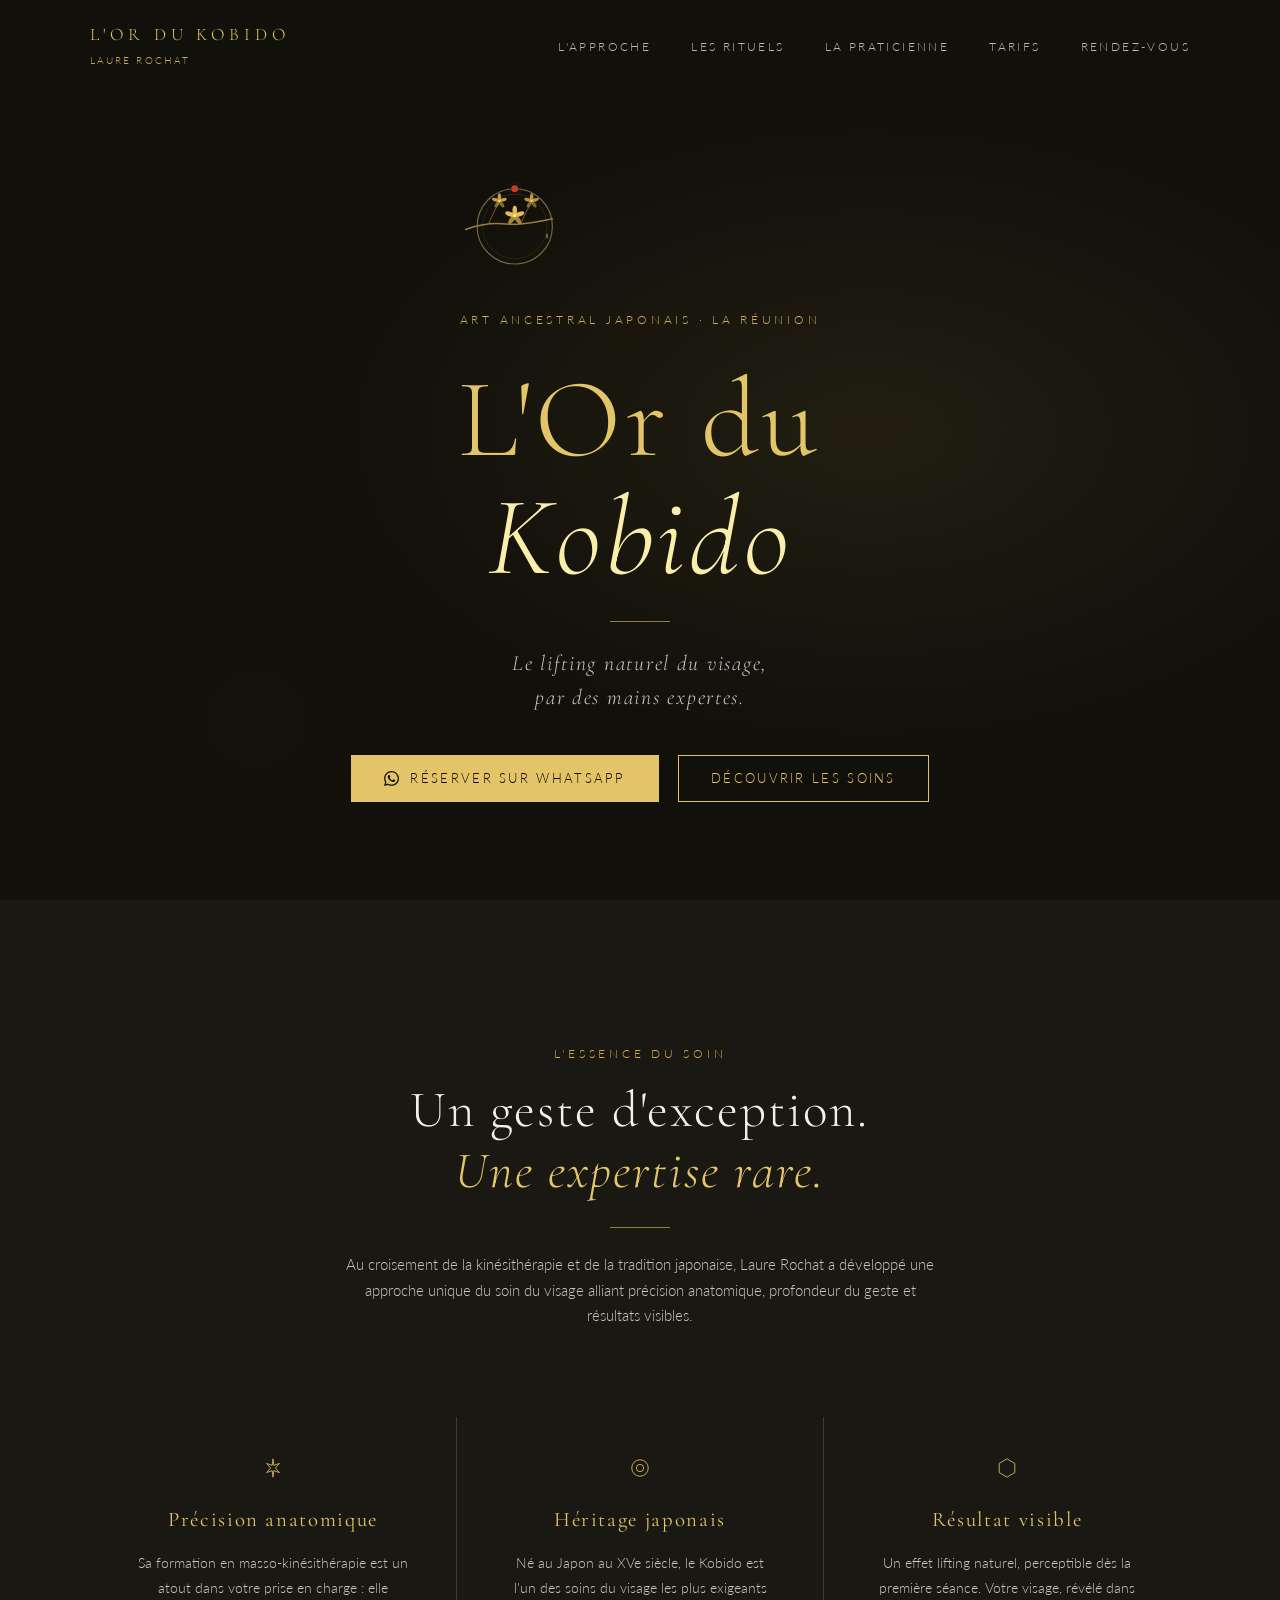
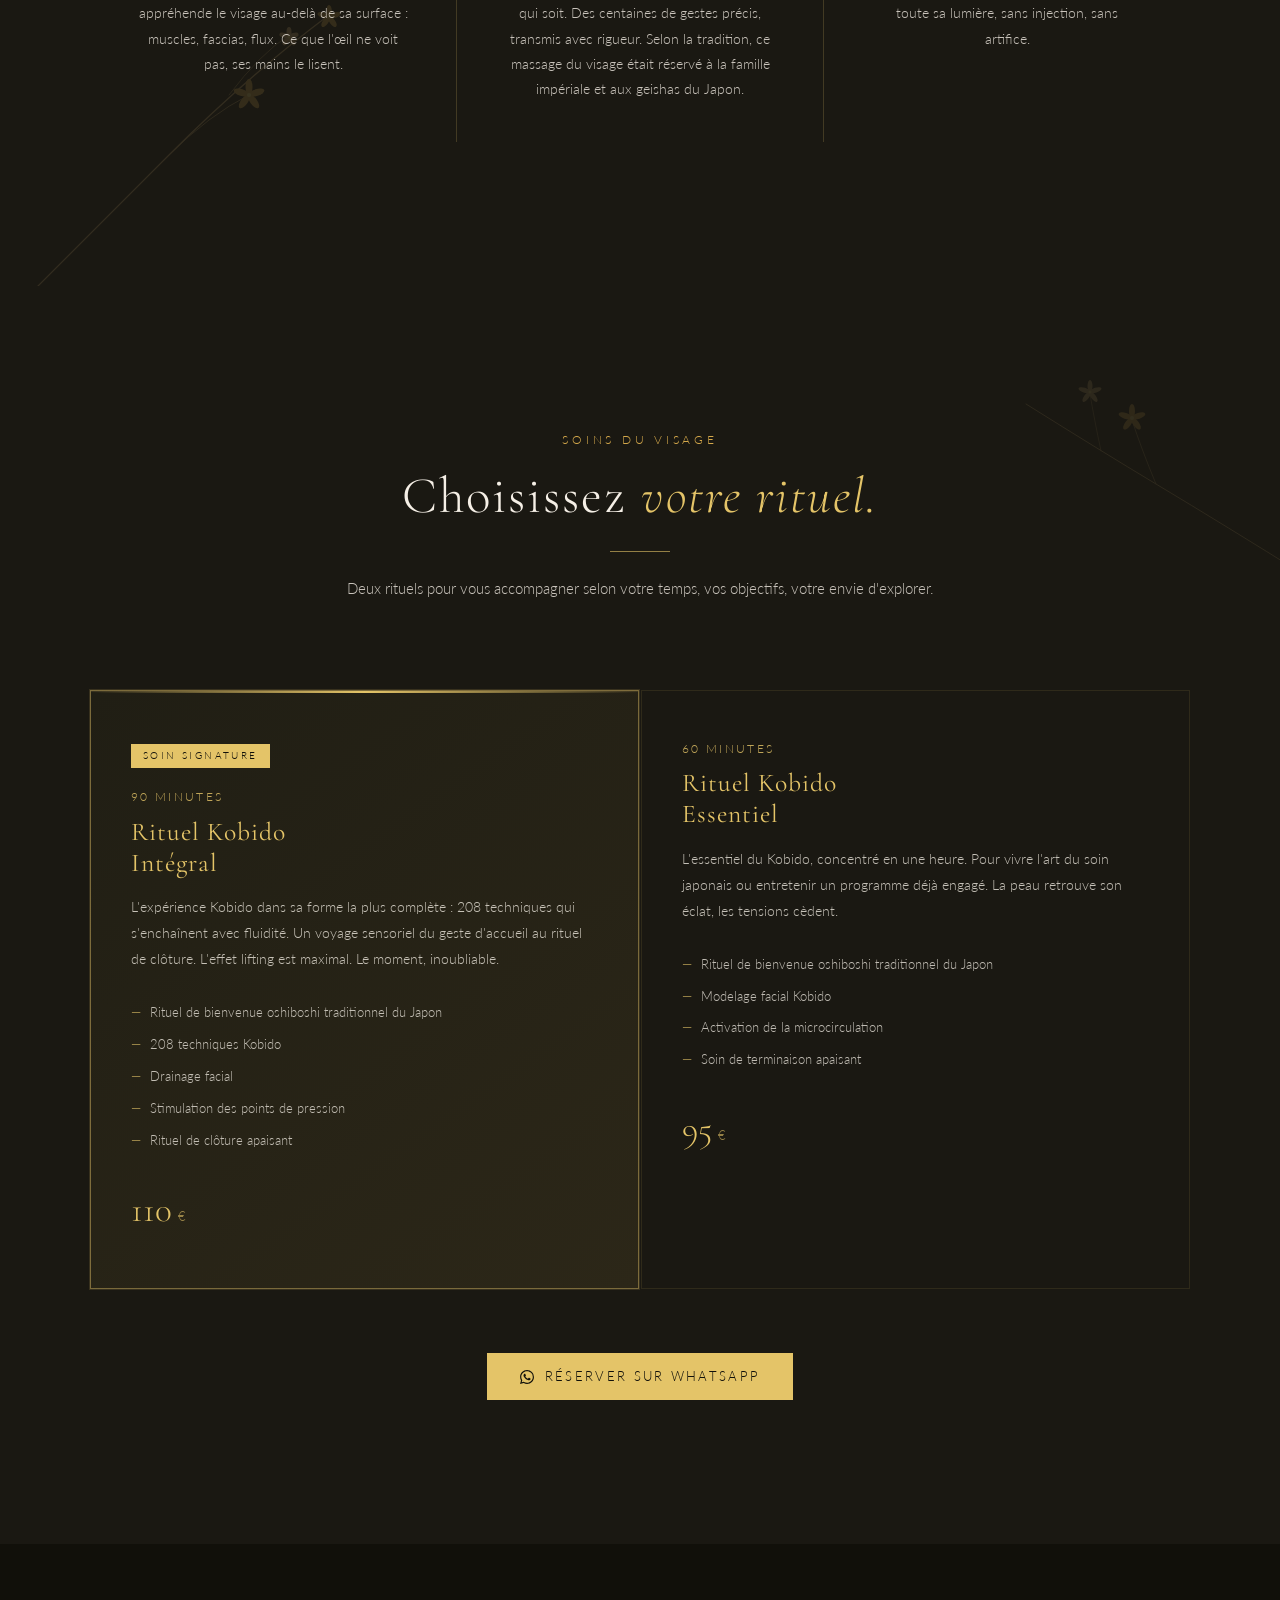
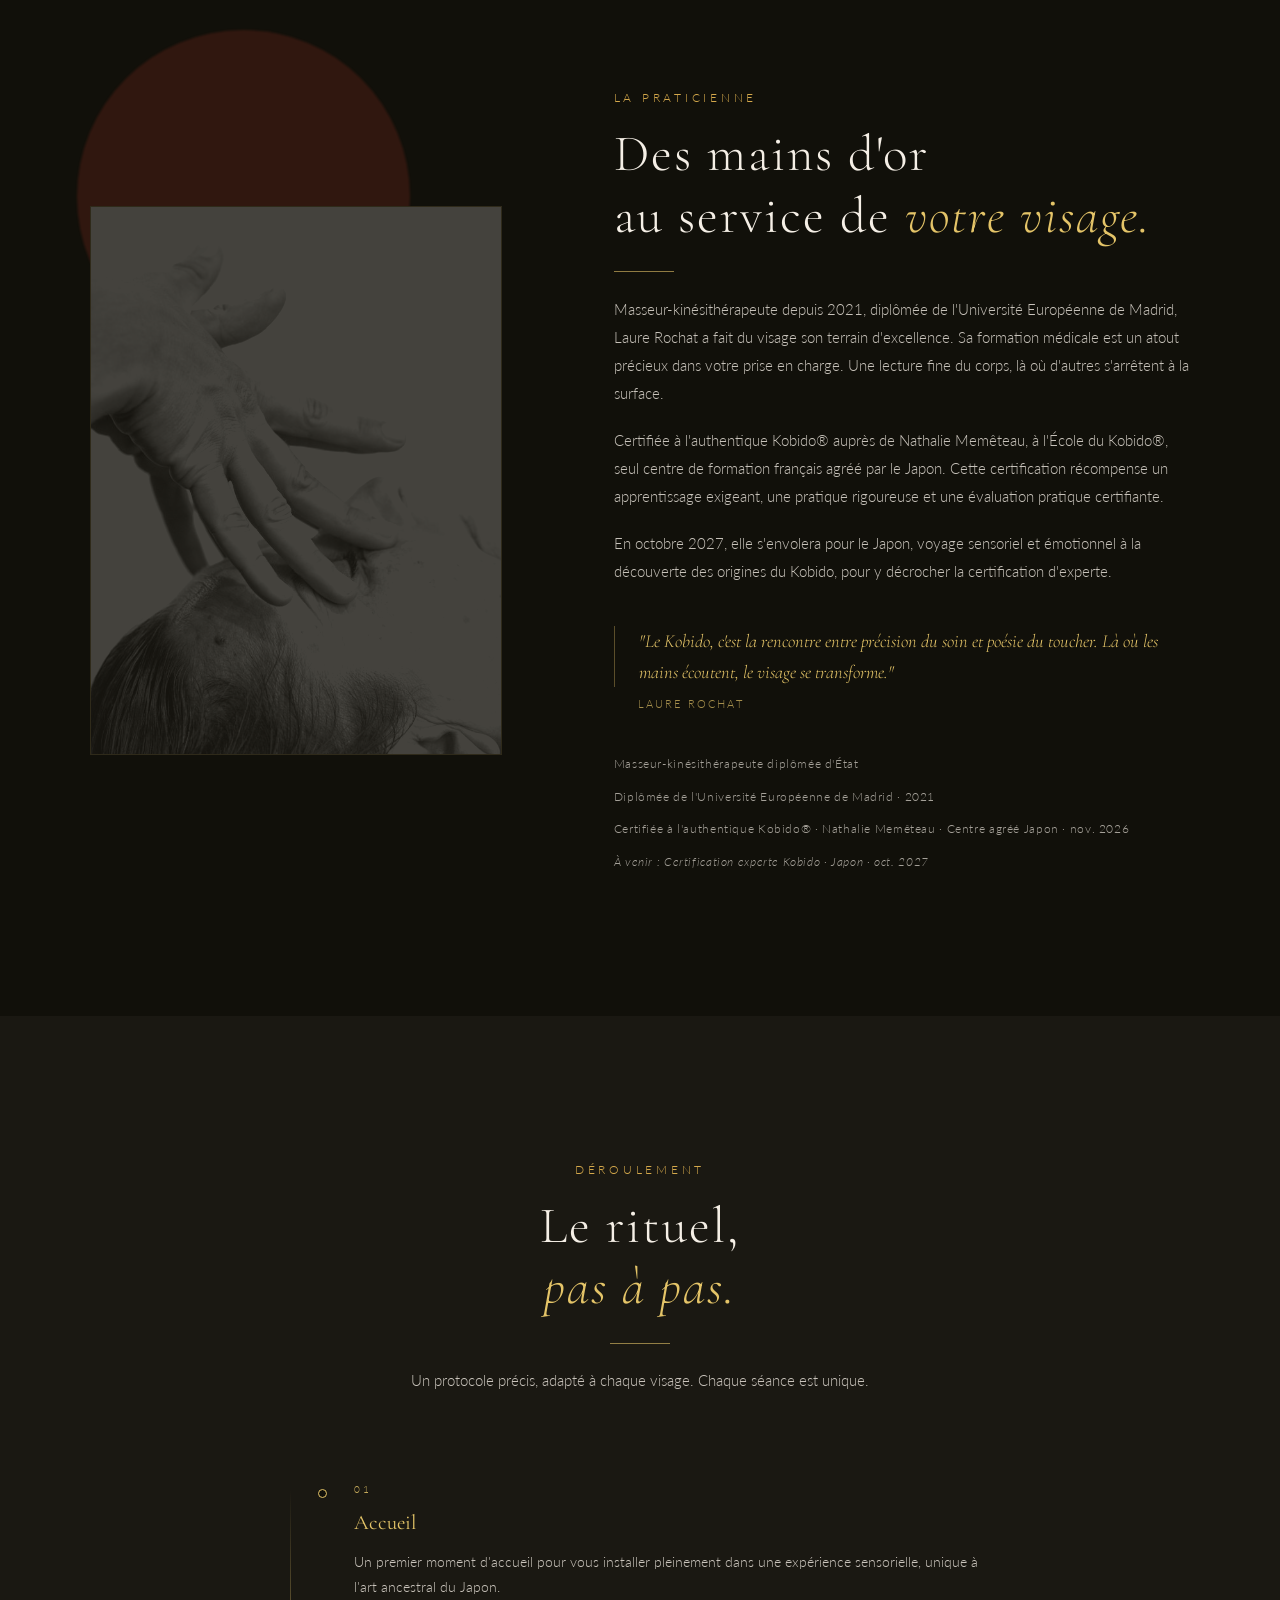
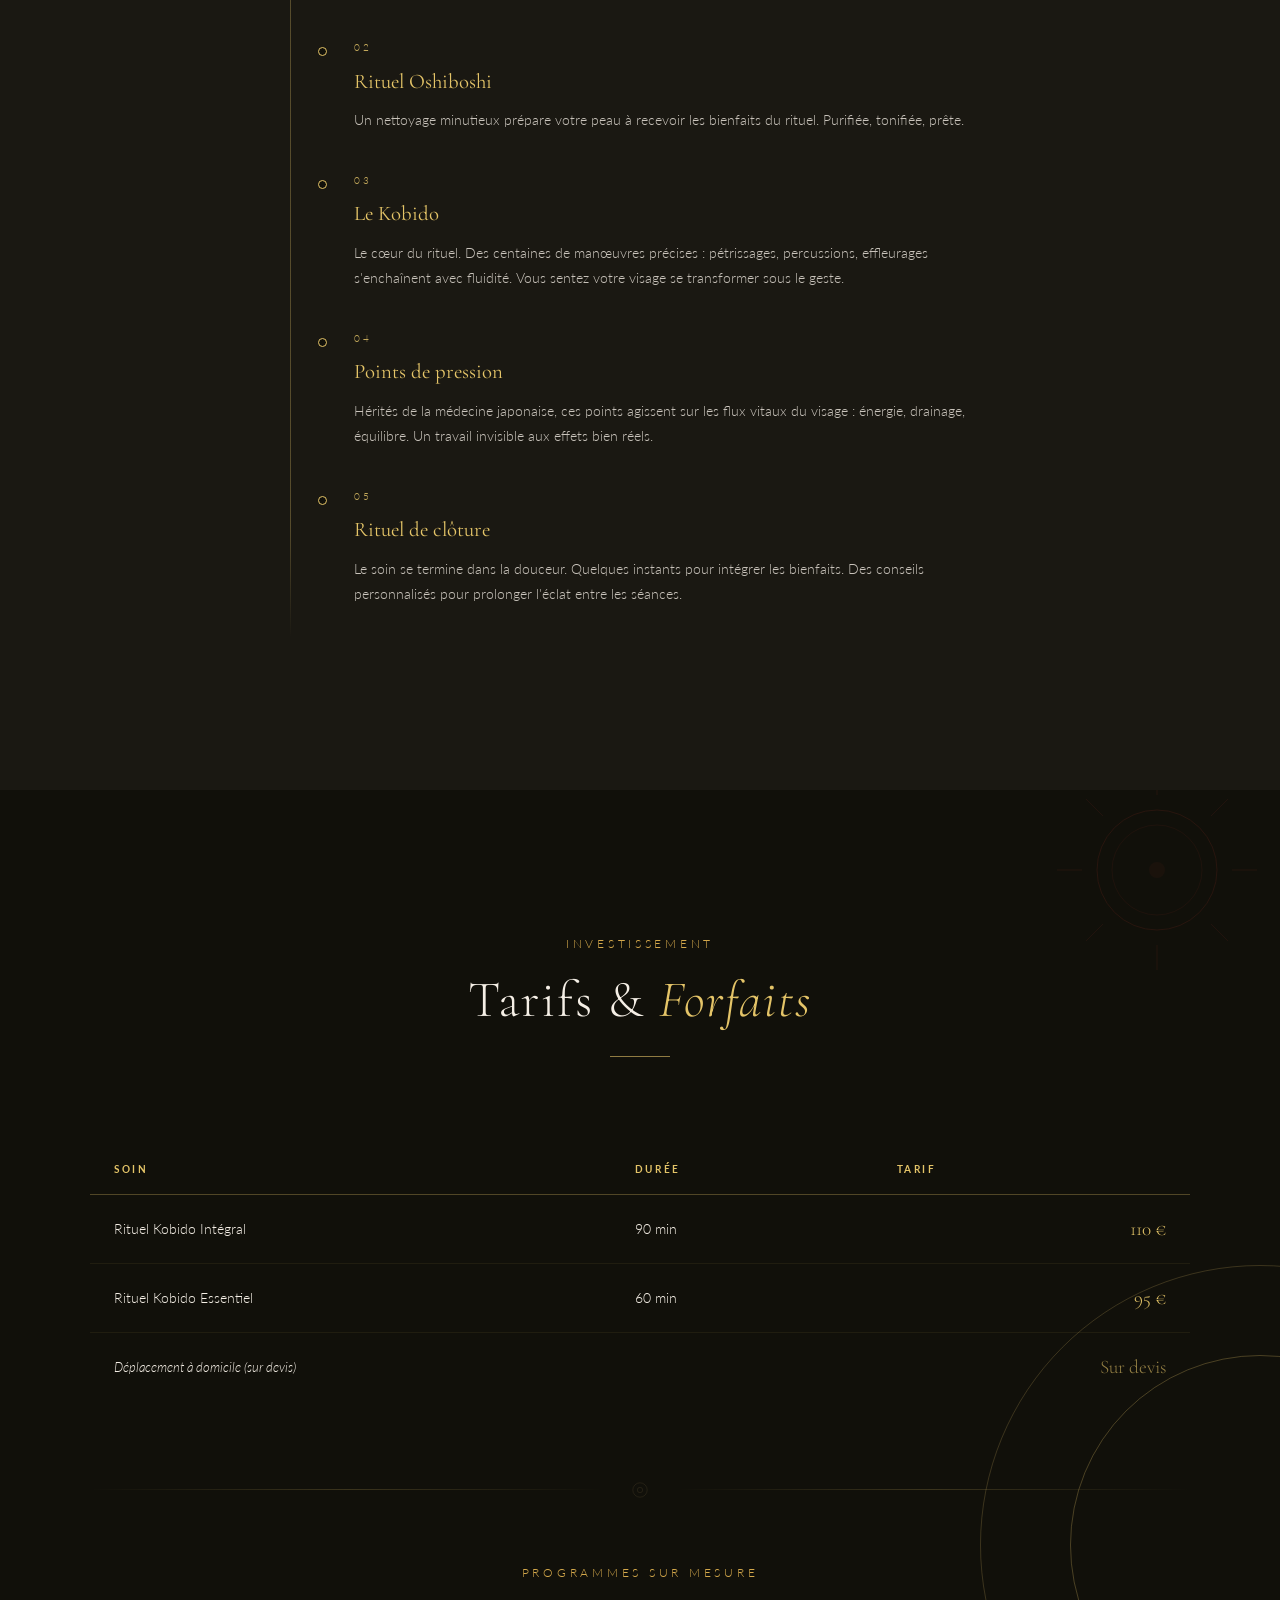
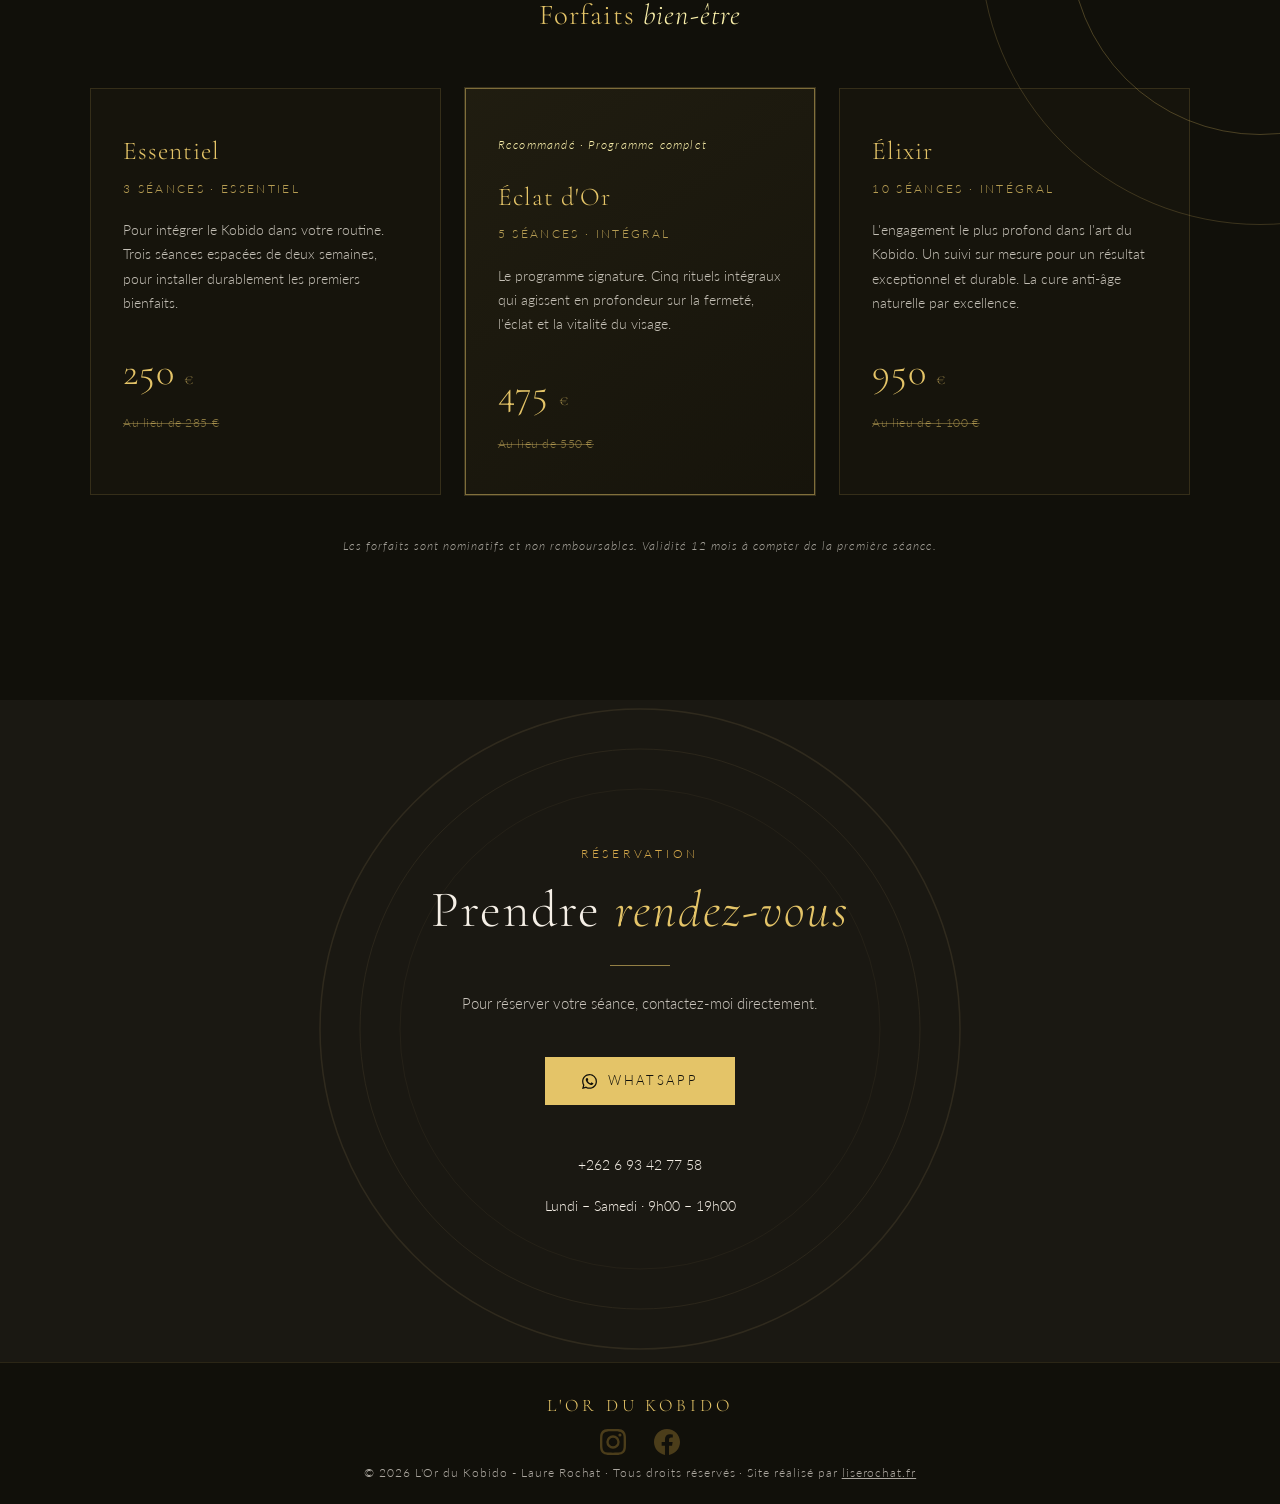
==== commit 8c84785d: "Update index.html" ====
--- a/index.html
+++ b/index.html
@@ -572,7 +572,7 @@
 
         <div class="expertise__photo-logo" aria-hidden="true">
 
-          <img src="assets/laue.jpeg" alt="" width="120" height="120" loading="lazy" class="expertise__photo-logo-img" />
+          <img src="assets/669d0a68-e645-48d5-8796-cb6769c5678c.jpeg" alt="" width="120" height="120" loading="lazy" class="expertise__photo-logo-img" />
 
         </div>
 
@@ -980,4 +980,4 @@
 
 </body>
 
-</html>+</html>
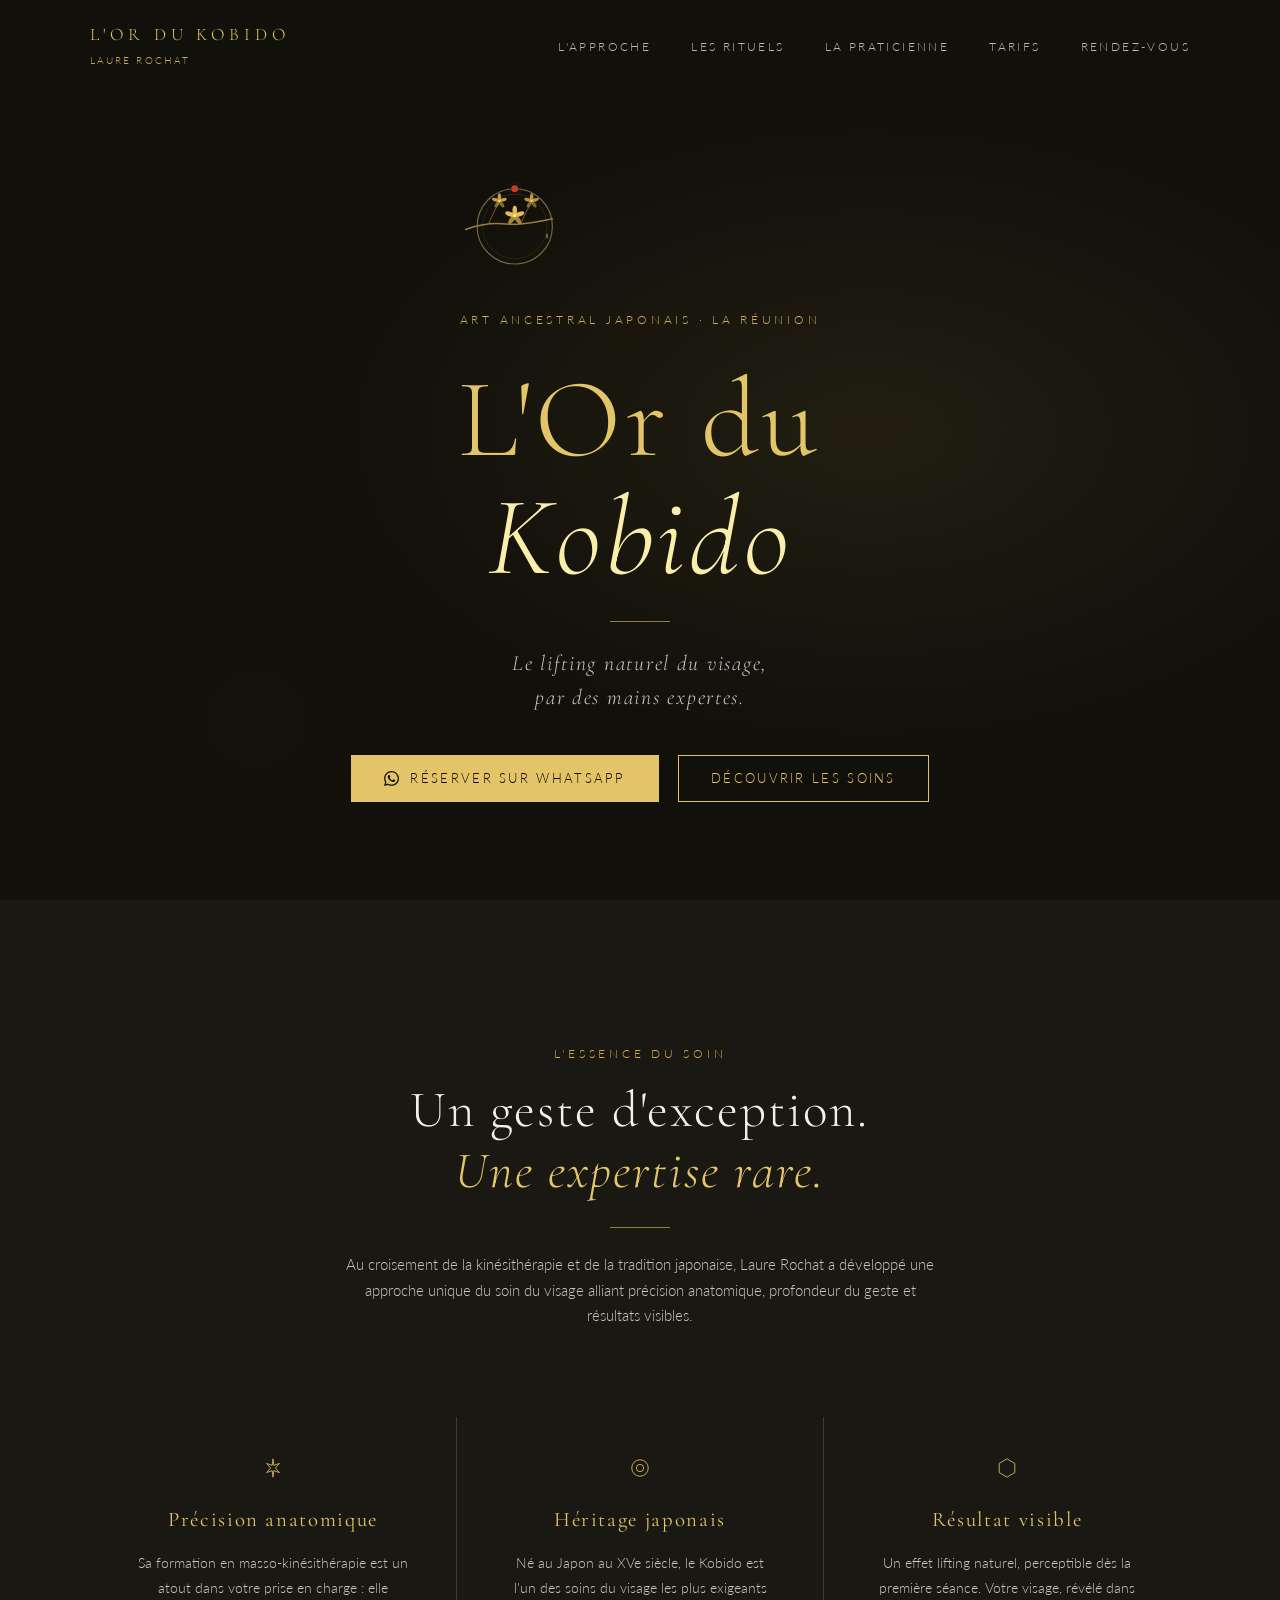
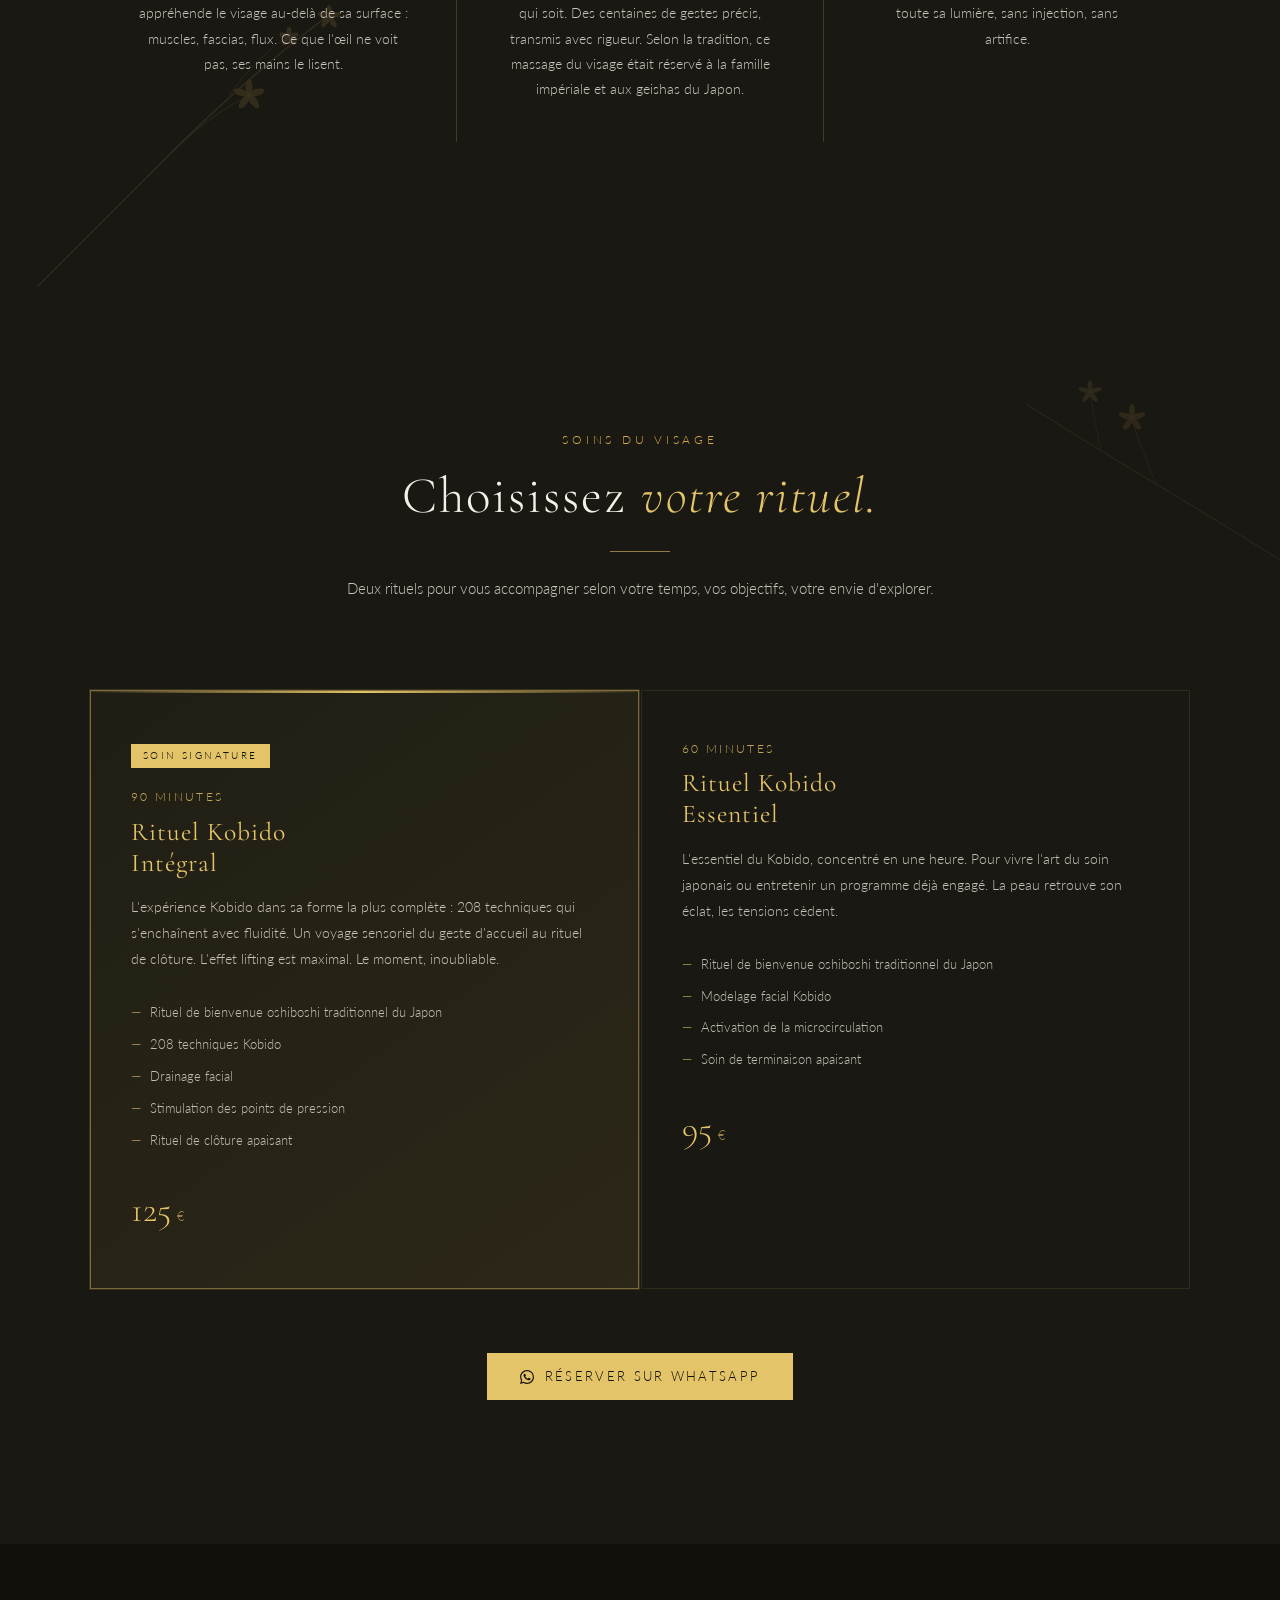
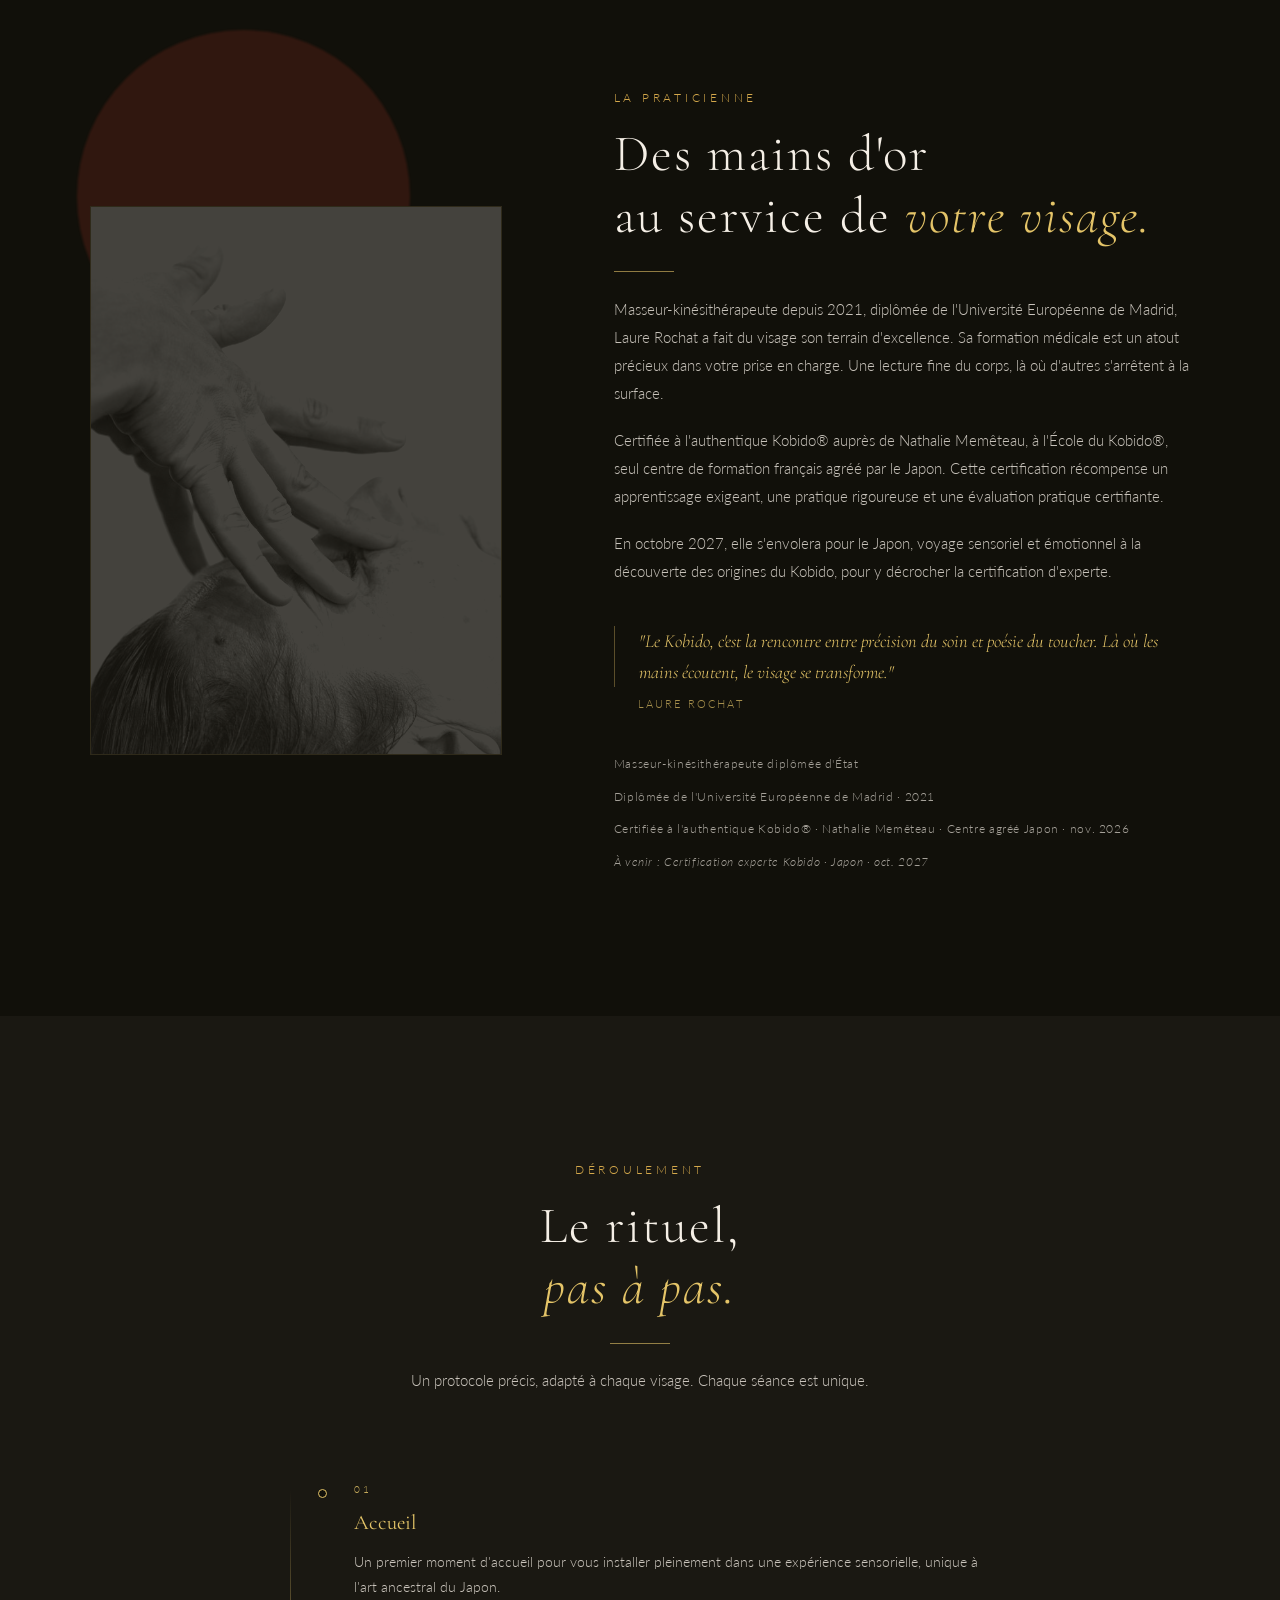
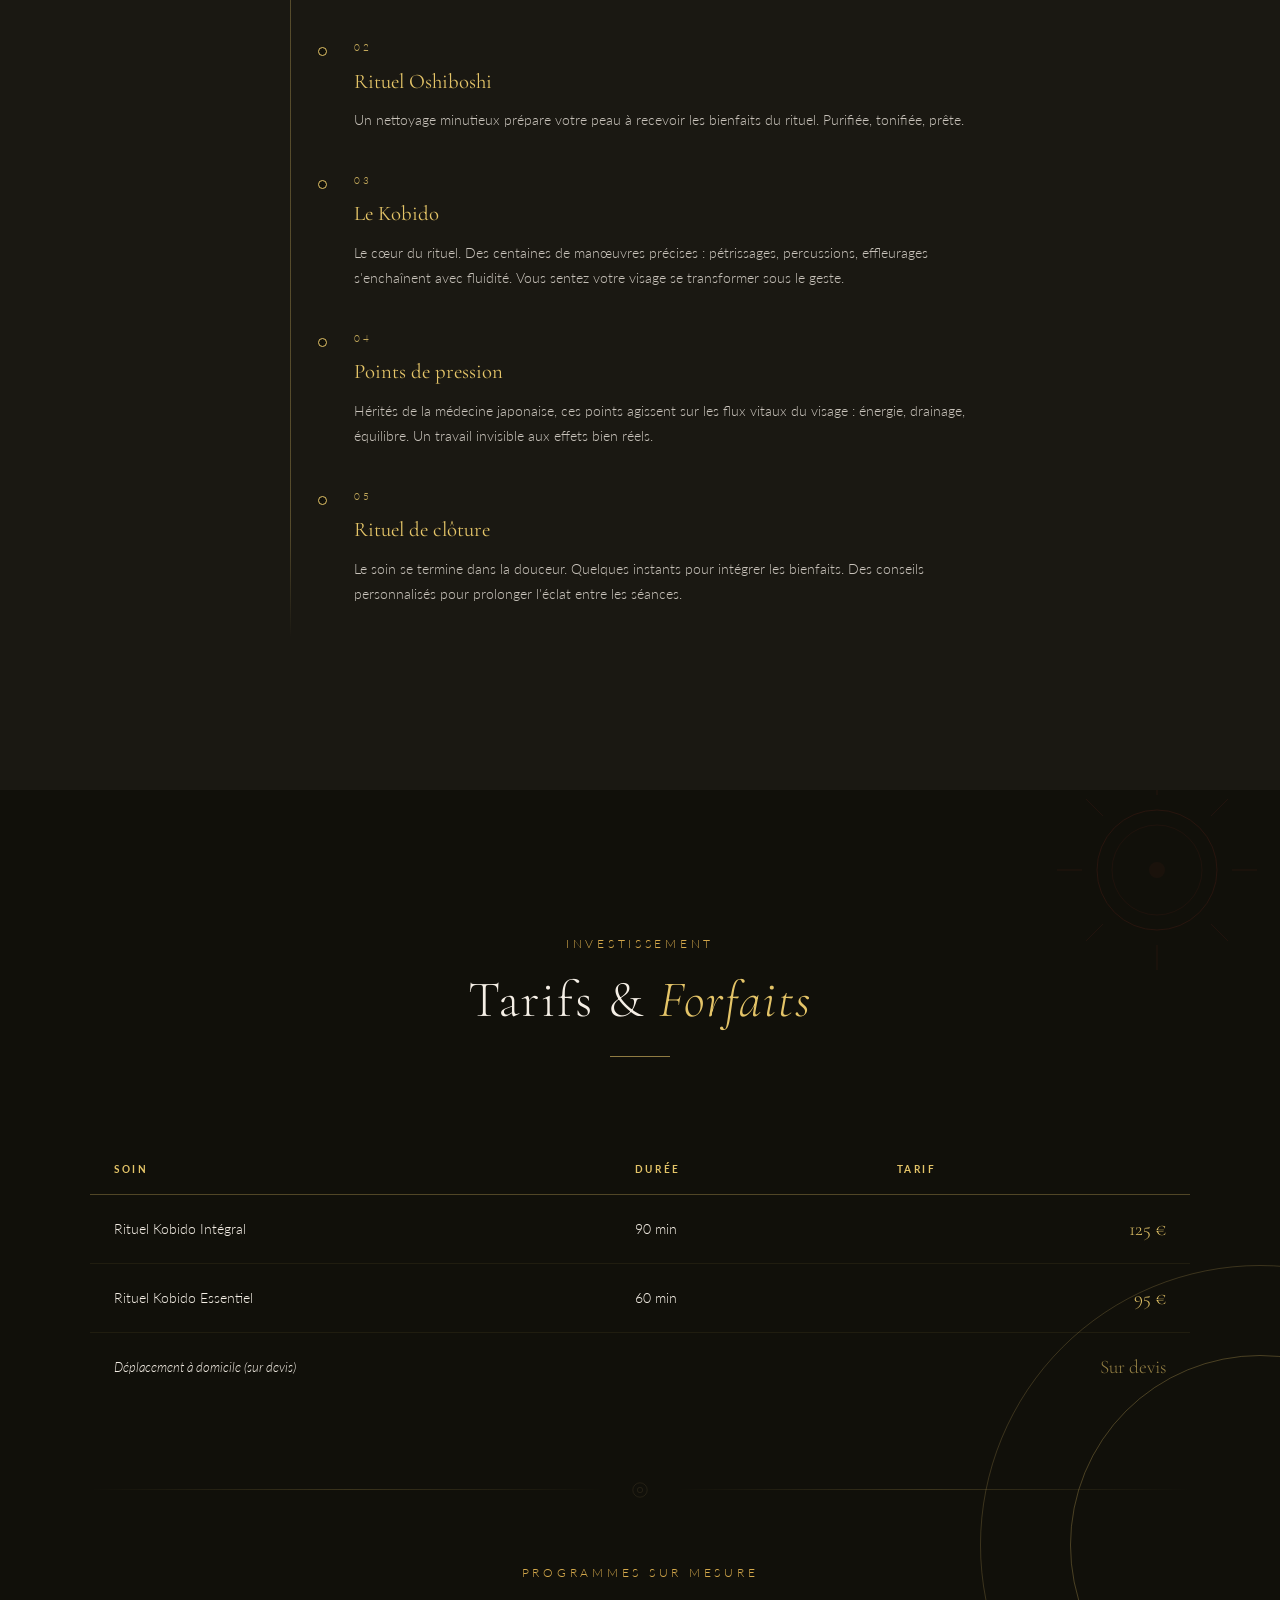
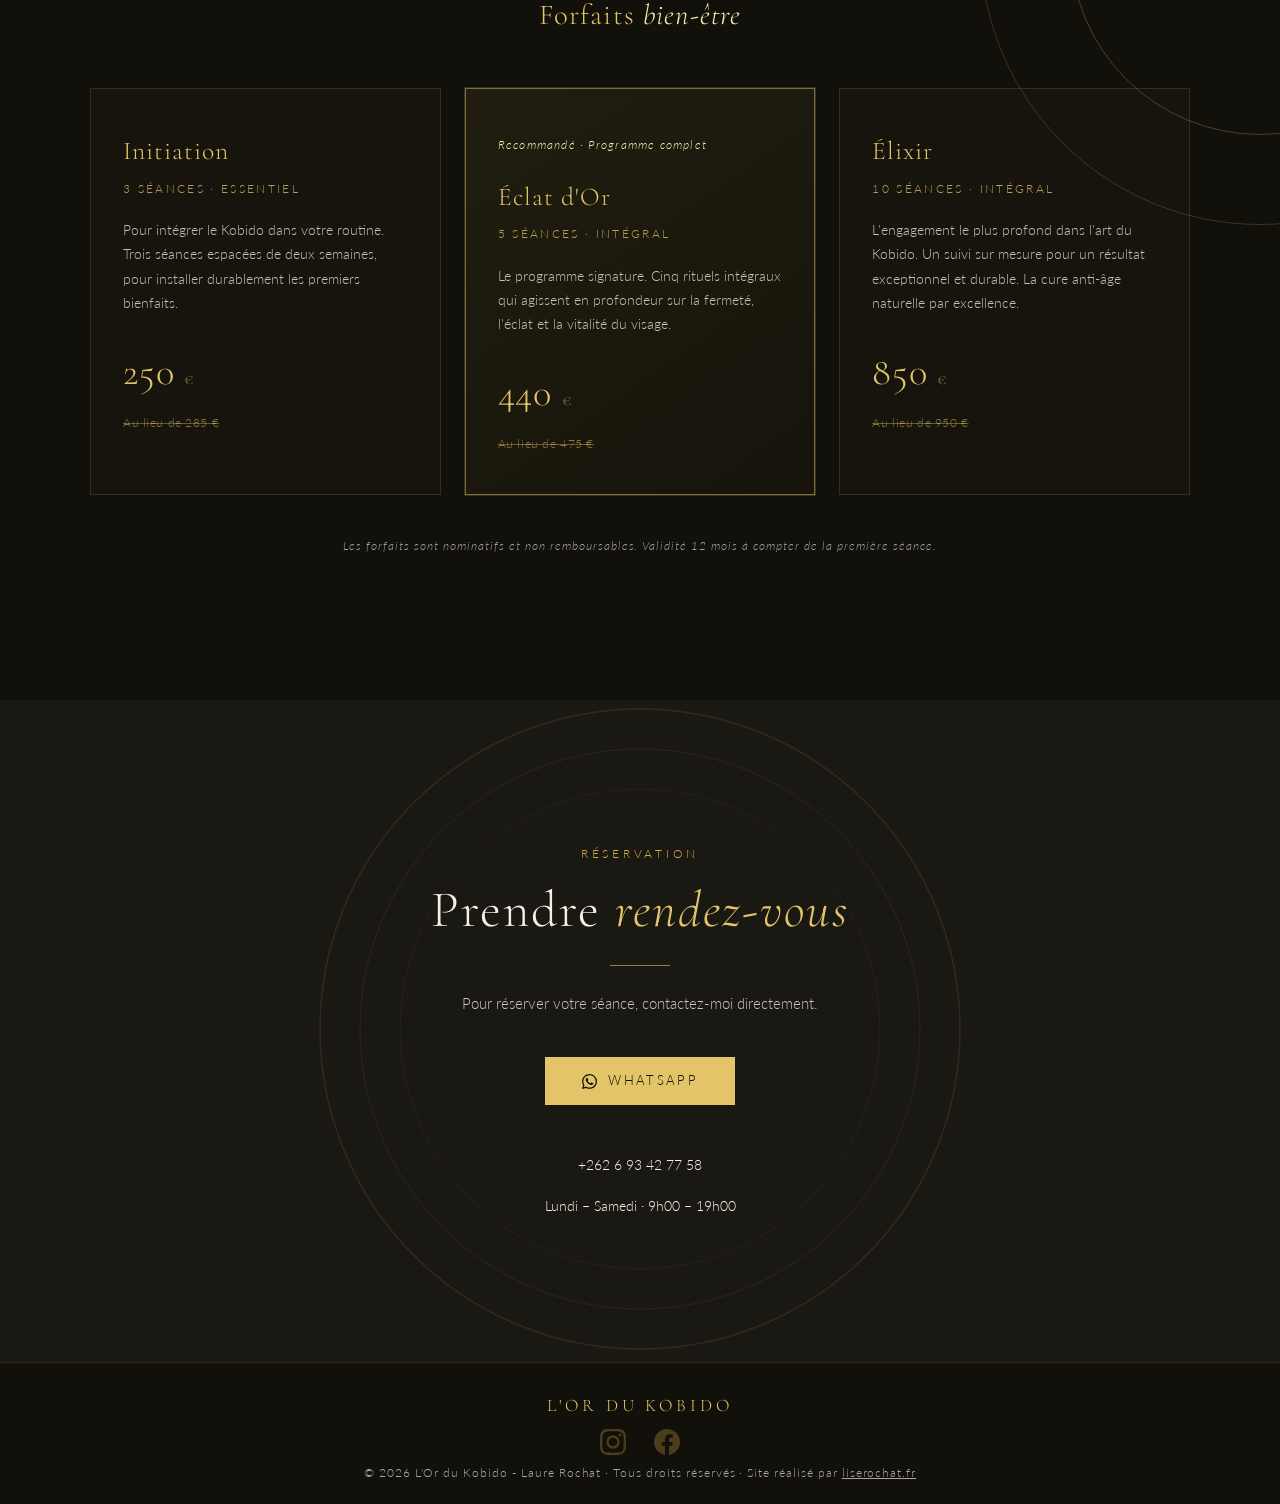
==== commit 1a29ac16: "Update index.html" ====
--- a/index.html
+++ b/index.html
@@ -1,983 +1,511 @@
-
 
 <!DOCTYPE html>
-
 <html lang="fr">
-
 <head>
-
   <meta charset="UTF-8" />
-
   <meta name="viewport" content="width=device-width, initial-scale=1.0" />
-
   <meta name="description" content="L'Or du Kobido - Laure Rochat, kinésithérapeute spécialisée dans l'art ancestral japonais du Kobido. Lifting naturel et rituel du visage d'exception à La Réunion." />
-
   <meta name="author" content="L'Or du Kobido - Laure Rochat" />
-
   <meta name="geo.region" content="RE" />
-
   <meta name="geo.placename" content="La Réunion, France" />
-
   <meta name="geo.position" content="-21.1151;55.5364" />
-
-  <!-- Open Graph -->
-
   <meta property="og:title" content="L'Or du Kobido - Rituel du visage ancestral japonais" />
-
   <meta property="og:description" content="Rituels Kobido par Laure Rochat, kinésithérapeute. Lifting naturel, éclat et détente profonde à La Réunion." />
-
   <meta property="og:type" content="website" />
-
   <meta property="og:url" content="https://lordukobido.fr" />
-
   <meta property="og:locale" content="fr_FR" />
-
   <title>L'Or du Kobido · Laure Rochat · La Réunion</title>
-
   <link rel="preconnect" href="https://fonts.googleapis.com" />
-
   <link rel="preconnect" href="https://fonts.gstatic.com" crossorigin />
-
   <link rel="preload" as="style" href="https://fonts.googleapis.com/css2?family=Cormorant+Garamond:ital,wght@0,300;0,400;0,500;1,300;1,400&family=Lato:wght@300;400;700&display=swap" />
-
   <link rel="stylesheet" href="https://fonts.googleapis.com/css2?family=Cormorant+Garamond:ital,wght@0,300;0,400;0,500;1,300;1,400&family=Lato:wght@300;400;700&display=swap" media="print" onload="this.media='all'" />
-
   <noscript><link rel="stylesheet" href="https://fonts.googleapis.com/css2?family=Cormorant+Garamond:ital,wght@0,300;0,400;0,500;1,300;1,400&family=Lato:wght@300;400;700&display=swap" /></noscript>
-
   <link rel="canonical" href="https://lordukobido.fr/" />
-
   <link rel="icon" href="assets/logo_icone_fond_noir.svg" type="image/svg+xml" />
-
   <link rel="sitemap" type="application/xml" href="/sitemap.xml" />
-
   <meta name="robots" content="index, follow" />
-
   <meta name="theme-color" content="#11100A" />
-
   <meta property="og:image" content="https://lordukobido.fr/og-image.jpg" />
-
   <meta property="og:image:width" content="1200" />
-
   <meta property="og:image:height" content="630" />
-
   <meta name="twitter:card" content="summary_large_image" />
-
   <meta name="twitter:title" content="L'Or du Kobido - Rituel du visage ancestral japonais" />
-
   <meta name="twitter:description" content="Rituels Kobido par Laure Rochat, kinésithérapeute. Lifting naturel, éclat et détente profonde à La Réunion." />
-
   <meta name="twitter:image" content="https://lordukobido.fr/og-image.jpg" />
-
   <link rel="stylesheet" href="style.css" />
-
   <script type="application/ld+json">
-
   {
-
     "@context": "https://schema.org",
-
     "@type": "LocalBusiness",
-
     "name": "L'Or du Kobido",
-
     "description": "Rituels du visage Kobido par Laure Rochat, kinésithérapeute. Art ancestral japonais à La Réunion.",
-
     "url": "https://lordukobido.fr",
-
     "telephone": "+262693427758",
-
     "email": "contact@ordukobido.fr",
-
     "address": {
-
       "@type": "PostalAddress",
-
       "addressCountry": "RE",
-
       "addressLocality": "La Réunion"
-
     },
-
     "priceRange": "€€€",
-
     "openingHours": "Mo-Sa 09:00-19:00",
-
     "sameAs": [
-
       "https://www.instagram.com/ordukobido",
-
       "https://www.facebook.com/ordukobido"
-
     ]
-
   }
-
   </script>
-
 </head>
-
 <body>
-
 <a href="#contenu-principal" class="skip-link">Aller au contenu principal</a>
 
-<!-- ══ DEFS SVG PARTAGÉS ══════════════════════ -->
-
+<!-- DEFS SVG PARTAGÉS -->
 <svg aria-hidden="true" focusable="false" style="display:none" xmlns="http://www.w3.org/2000/svg">
-
   <defs>
-
     <path id="icon-whatsapp" d="M17.472 14.382c-.297-.149-1.758-.867-2.03-.967-.273-.099-.471-.148-.67.15-.197.297-.767.966-.94 1.164-.173.199-.347.223-.644.075-.297-.15-1.255-.463-2.39-1.475-.883-.788-1.48-1.761-1.653-2.059-.173-.297-.018-.458.13-.606.134-.133.298-.347.446-.52.149-.174.198-.298.298-.497.099-.198.05-.371-.025-.52-.075-.149-.669-1.612-.916-2.207-.242-.579-.487-.5-.669-.51-.173-.008-.371-.01-.57-.01-.198 0-.52.074-.792.372-.272.297-1.04 1.016-1.04 2.479 0 1.462 1.065 2.875 1.213 3.074.149.198 2.096 3.2 5.077 4.487.709.306 1.262.489 1.694.625.712.227 1.36.195 1.871.118.571-.085 1.758-.719 2.006-1.413.248-.694.248-1.289.173-1.413-.074-.124-.272-.198-.57-.347m-5.421 7.403h-.004a9.87 9.87 0 01-5.031-1.378l-.361-.214-3.741.982.998-3.648-.235-.374a9.86 9.86 0 01-1.51-5.26c.001-5.45 4.436-9.884 9.888-9.884 2.64 0 5.122 1.03 6.988 2.898a9.825 9.825 0 012.893 6.994c-.003 5.45-4.437 9.884-9.885 9.884m8.413-18.297A11.815 11.815 0 0012.05 0C5.495 0 .16 5.335.157 11.892c0 2.096.547 4.142 1.588 5.945L.057 24l6.305-1.654a11.882 11.882 0 005.683 1.448h.005c6.554 0 11.89-5.335 11.893-11.893a11.821 11.821 0 00-3.48-8.413Z"/>
-
   </defs>
-
 </svg>
 
-<!-- ══ NAVIGATION ══════════════════════════════ -->
-
+<!-- NAVIGATION -->
 <nav class="nav" role="navigation" aria-label="Navigation principale">
-
   <div class="container nav__inner">
-
     <a href="#accueil" class="nav__logo" aria-label="L'Or du Kobido - Accueil">
-
       <span class="nav__logo-text">
-
         <span class="nav__logo-name">L'Or du Kobido</span>
-
         <span class="nav__logo-sub">Laure Rochat</span>
-
       </span>
-
     </a>
-
     <ul class="nav__links" id="nav-links" role="list">
-
       <li><a href="#approche">L'approche</a></li>
-
       <li><a href="#prestations">Les rituels</a></li>
-
       <li><a href="#laure">La praticienne</a></li>
-
       <li><a href="#tarifs">Tarifs</a></li>
-
       <li><a href="#contact">Rendez-vous</a></li>
-
     </ul>
-
     <button class="nav__burger" aria-controls="nav-links" aria-expanded="false" aria-label="Menu">
-
       <span></span><span></span><span></span>
-
     </button>
-
-  </div>
-
+  </div>
 </nav>
 
 <main id="contenu-principal">
 
-<!-- ══ HERO ══════════════════════════════════════ -->
-
+<!-- HERO -->
 <section id="accueil" class="hero" aria-label="Accueil">
-
   <div class="hero__bg" aria-hidden="true"></div>
-
   <div class="hero__content">
-
     <div class="hero__logo-grand" aria-hidden="true">
-
       <svg class="hero__logo-svg" xmlns="http://www.w3.org/2000/svg" viewBox="100 70 280 250" focusable="false" aria-hidden="true">
-
         <circle cx="240" cy="196" r="98" fill="none" stroke="#C9A96E" stroke-width="3" opacity="0.55"/>
-
         <circle cx="240" cy="196" r="84" fill="none" stroke="#C9A96E" stroke-width="1.5" opacity="0.22"/>
-
         <circle cx="240" cy="98" r="9" fill="#C0392B"/>
-
         <circle cx="240" cy="98" r="16" fill="none" stroke="#C0392B" stroke-width="1.5" opacity="0.35"/>
-
         <path d="M112 204 Q168 184 218 190 Q256 194 338 176" stroke="#9A7A42" stroke-width="4" fill="none" stroke-linecap="round"/>
-
         <path d="M172 188 Q185 158 200 132" stroke="#7A5F32" stroke-width="2.5" fill="none" stroke-linecap="round"/>
-
         <path d="M255 190 Q269 158 284 132" stroke="#7A5F32" stroke-width="2.5" fill="none" stroke-linecap="round"/>
-
         <g transform="translate(200,130)">
-
           <ellipse cx="0" cy="-10" rx="4.5" ry="10" fill="#D4A84B" opacity="0.9" transform="rotate(0)"/>
-
           <ellipse cx="0" cy="-10" rx="4.5" ry="10" fill="#D4A84B" opacity="0.9" transform="rotate(72)"/>
-
           <ellipse cx="0" cy="-10" rx="4.5" ry="10" fill="#B8903A" opacity="0.7" transform="rotate(144)"/>
-
           <ellipse cx="0" cy="-10" rx="4.5" ry="10" fill="#B8903A" opacity="0.7" transform="rotate(216)"/>
-
           <ellipse cx="0" cy="-10" rx="4.5" ry="10" fill="#D4A84B" opacity="0.9" transform="rotate(288)"/>
-
           <circle cx="0" cy="0" r="3" fill="#F5E080"/>
-
         </g>
-
         <g transform="translate(240,168)">
-
           <ellipse cx="0" cy="-13" rx="6" ry="13" fill="#EAC455" opacity="0.95" transform="rotate(0)"/>
-
           <ellipse cx="0" cy="-13" rx="6" ry="13" fill="#EAC455" opacity="0.95" transform="rotate(72)"/>
-
           <ellipse cx="0" cy="-13" rx="6" ry="13" fill="#D4A84B" opacity="0.75" transform="rotate(144)"/>
-
           <ellipse cx="0" cy="-13" rx="6" ry="13" fill="#D4A84B" opacity="0.75" transform="rotate(216)"/>
-
           <ellipse cx="0" cy="-13" rx="6" ry="13" fill="#EAC455" opacity="0.95" transform="rotate(288)"/>
-
           <circle cx="0" cy="0" r="3.5" fill="#FBF0A0"/>
-
         </g>
-
         <g transform="translate(284,130)">
-
           <ellipse cx="0" cy="-10" rx="4.5" ry="10" fill="#D4A84B" opacity="0.85" transform="rotate(0)"/>
-
           <ellipse cx="0" cy="-10" rx="4.5" ry="10" fill="#D4A84B" opacity="0.85" transform="rotate(72)"/>
-
           <ellipse cx="0" cy="-10" rx="4.5" ry="10" fill="#B8903A" opacity="0.65" transform="rotate(144)"/>
-
           <ellipse cx="0" cy="-10" rx="4.5" ry="10" fill="#B8903A" opacity="0.65" transform="rotate(216)"/>
-
           <ellipse cx="0" cy="-10" rx="4.5" ry="10" fill="#D4A84B" opacity="0.85" transform="rotate(288)"/>
-
           <circle cx="0" cy="0" r="2.5" fill="#F5E080"/>
-
         </g>
-
         <ellipse cx="324" cy="221" rx="3" ry="7" fill="#C9A96E" opacity="0.5"/>
-
       </svg>
-
-    </div>
-
+    </div>
     <p class="hero__eyebrow">Art ancestral japonais · La Réunion</p>
-
     <h1 class="hero__title">L'Or du <em>Kobido</em></h1>
-
     <span class="sep" aria-hidden="true"></span>
-
     <p class="hero__subtitle">Le lifting naturel du visage,<br>par des mains expertes.</p>
-
     <div class="hero__cta">
-
       <a href="https://wa.me/262693427758" class="btn btn--plein btn--icon" target="_blank" rel="noopener noreferrer" aria-label="Réserver sur WhatsApp">
-
         <svg width="15" height="15" viewBox="0 0 24 24" fill="currentColor" aria-hidden="true" focusable="false"><use href="#icon-whatsapp"/></svg>
-
         Réserver sur WhatsApp
-
       </a>
-
       <a href="#prestations" class="btn">Découvrir les soins</a>
-
-    </div>
-
-  </div>
-
-</section>
-
-<!-- ══ APPROCHE ══════════════════════════════════ -->
-
+    </div>
+  </div>
+</section>
+
+<!-- APPROCHE -->
 <section id="approche" class="section section--creme" aria-labelledby="approche-titre">
-
   <svg aria-hidden="true" focusable="false" style="position:absolute;bottom:-5%;left:-4%;width:480px;height:380px;pointer-events:none;user-select:none;opacity:0.14" viewBox="0 0 480 380" xmlns="http://www.w3.org/2000/svg">
-
     <path d="M60 360 Q140 280 220 200 Q300 120 380 60" stroke="#C9A96E" stroke-width="1.2" fill="none" stroke-linecap="round"/>
-
     <path d="M220 200 Q260 160 300 140" stroke="#C9A96E" stroke-width="0.8" fill="none" stroke-linecap="round"/>
-
     <path d="M280 140 Q310 100 340 80" stroke="#C9A96E" stroke-width="0.7" fill="none" stroke-linecap="round"/>
-
     <g transform="translate(300,140)">
-
       <ellipse cx="0" cy="-8" rx="3.5" ry="8" fill="#D4A84B" transform="rotate(0)"/>
-
       <ellipse cx="0" cy="-8" rx="3.5" ry="8" fill="#D4A84B" transform="rotate(72)"/>
-
       <ellipse cx="0" cy="-8" rx="3.5" ry="8" fill="#D4A84B" transform="rotate(144)"/>
-
       <ellipse cx="0" cy="-8" rx="3.5" ry="8" fill="#D4A84B" transform="rotate(216)"/>
-
       <ellipse cx="0" cy="-8" rx="3.5" ry="8" fill="#D4A84B" transform="rotate(288)"/>
-
       <circle cx="0" cy="0" r="2" fill="#F5E080"/>
-
     </g>
-
     <g transform="translate(380,62)">
-
       <ellipse cx="0" cy="-6" rx="2.8" ry="6" fill="#D4A84B" transform="rotate(0)"/>
-
       <ellipse cx="0" cy="-6" rx="2.8" ry="6" fill="#D4A84B" transform="rotate(72)"/>
-
       <ellipse cx="0" cy="-6" rx="2.8" ry="6" fill="#D4A84B" transform="rotate(144)"/>
-
       <ellipse cx="0" cy="-6" rx="2.8" ry="6" fill="#D4A84B" transform="rotate(216)"/>
-
       <ellipse cx="0" cy="-6" rx="2.8" ry="6" fill="#D4A84B" transform="rotate(288)"/>
-
       <circle cx="0" cy="0" r="1.6" fill="#F5E080"/>
-
     </g>
-
     <g transform="translate(340,82)">
-
       <ellipse cx="0" cy="-5" rx="2.5" ry="5" fill="#C9A96E" transform="rotate(0)"/>
-
       <ellipse cx="0" cy="-5" rx="2.5" ry="5" fill="#C9A96E" transform="rotate(72)"/>
-
       <ellipse cx="0" cy="-5" rx="2.5" ry="5" fill="#C9A96E" transform="rotate(144)"/>
-
       <ellipse cx="0" cy="-5" rx="2.5" ry="5" fill="#C9A96E" transform="rotate(216)"/>
-
       <ellipse cx="0" cy="-5" rx="2.5" ry="5" fill="#C9A96E" transform="rotate(288)"/>
-
       <circle cx="0" cy="0" r="1.4" fill="#F5E080"/>
-
     </g>
-
   </svg>
-
   <div class="container">
-
     <header class="section__header reveal">
-
       <p class="section__surtitle">L'essence du soin</p>
-
       <h2 class="section__title" id="approche-titre">Un geste d'exception.<br><em>Une expertise rare.</em></h2>
-
       <span class="sep"></span>
-
       <p class="section__intro">
-
         Au croisement de la kinésithérapie et de la tradition japonaise, Laure Rochat a développé une approche unique du soin du visage alliant précision anatomique, profondeur du geste et résultats visibles.
-
       </p>
-
     </header>
-
     <div class="philosophie__grid" role="list">
-
       <article class="philosophie__item reveal reveal-delay-1">
-
         <svg class="philosophie__icon" viewBox="0 0 24 24" aria-hidden="true" focusable="false" width="22" height="22" fill="none" stroke="currentColor" stroke-width="1"><path d="M12 2 L12.9 9.1 L19 7 L14.6 12 L19 17 L12.9 14.9 L12 22 L11.1 14.9 L5 17 L9.4 12 L5 7 L11.1 9.1 Z"/></svg>
-
         <h3>Précision anatomique</h3>
-
         <p>Sa formation en masso-kinésithérapie est un atout dans votre prise en charge : elle appréhende le visage au-delà de sa surface : muscles, fascias, flux. Ce que l'œil ne voit pas, ses mains le lisent.</p>
-
-      </article>
-
+      </article>
       <div class="philosophie__divider" aria-hidden="true"></div>
-
       <article class="philosophie__item reveal reveal-delay-2">
-
         <svg class="philosophie__icon" viewBox="0 0 24 24" aria-hidden="true" focusable="false" width="22" height="22" fill="none" stroke="currentColor" stroke-width="1"><circle cx="12" cy="12" r="9"/><circle cx="12" cy="12" r="4"/></svg>
-
         <h3>Héritage japonais</h3>
-
         <p>Né au Japon au XVe siècle, le Kobido est l'un des soins du visage les plus exigeants qui soit. Des centaines de gestes précis, transmis avec rigueur. Selon la tradition, ce massage du visage était réservé à la famille impériale et aux geishas du Japon.</p>
-
-      </article>
-
+      </article>
       <div class="philosophie__divider" aria-hidden="true"></div>
-
       <article class="philosophie__item reveal reveal-delay-3">
-
         <svg class="philosophie__icon" viewBox="0 0 24 24" aria-hidden="true" focusable="false" width="22" height="22" fill="none" stroke="currentColor" stroke-width="1"><path d="M12 2 L20.5 7 L20.5 17 L12 22 L3.5 17 L3.5 7 Z"/></svg>
-
         <h3>Résultat visible</h3>
-
         <p>Un effet lifting naturel, perceptible dès la première séance. Votre visage, révélé dans toute sa lumière, sans injection, sans artifice.</p>
-
-      </article>
-
-    </div>
-
-  </div>
-
-</section>
-
-<!-- ══ PRESTATIONS ════════════════════════════════ -->
-
+      </article>
+    </div>
+  </div>
+</section>
+
+<!-- PRESTATIONS -->
 <section id="prestations" class="section section--creme" aria-labelledby="prestations-titre">
-
   <svg aria-hidden="true" focusable="false" style="position:absolute;top:4%;right:-2%;width:min(360px,40vw);height:min(280px,30vw);pointer-events:none;user-select:none;opacity:0.11" viewBox="0 0 360 280" xmlns="http://www.w3.org/2000/svg">
-
     <path d="M360 240 Q280 190 210 148 Q155 115 80 68" stroke="#C9A96E" stroke-width="1" fill="none" stroke-linecap="round"/>
-
     <path d="M210 148 Q195 112 186 84" stroke="#C9A96E" stroke-width="0.7" fill="none" stroke-linecap="round"/>
-
     <path d="M155 115 Q148 82 144 58" stroke="#C9A96E" stroke-width="0.6" fill="none" stroke-linecap="round"/>
-
     <g transform="translate(186,82)">
-
       <ellipse cx="0" cy="-7" rx="3" ry="7" fill="#D4A84B" transform="rotate(0)"/>
-
       <ellipse cx="0" cy="-7" rx="3" ry="7" fill="#D4A84B" transform="rotate(72)"/>
-
       <ellipse cx="0" cy="-7" rx="3" ry="7" fill="#D4A84B" transform="rotate(144)"/>
-
       <ellipse cx="0" cy="-7" rx="3" ry="7" fill="#D4A84B" transform="rotate(216)"/>
-
       <ellipse cx="0" cy="-7" rx="3" ry="7" fill="#D4A84B" transform="rotate(288)"/>
-
       <circle cx="0" cy="0" r="2" fill="#F5E080"/>
-
     </g>
-
     <g transform="translate(144,56)">
-
       <ellipse cx="0" cy="-6" rx="2.5" ry="6" fill="#C9A96E" transform="rotate(0)"/>
-
       <ellipse cx="0" cy="-6" rx="2.5" ry="6" fill="#C9A96E" transform="rotate(72)"/>
-
       <ellipse cx="0" cy="-6" rx="2.5" ry="6" fill="#C9A96E" transform="rotate(144)"/>
-
       <ellipse cx="0" cy="-6" rx="2.5" ry="6" fill="#C9A96E" transform="rotate(216)"/>
-
       <ellipse cx="0" cy="-6" rx="2.5" ry="6" fill="#C9A96E" transform="rotate(288)"/>
-
       <circle cx="0" cy="0" r="1.5" fill="#F5E080"/>
-
     </g>
-
   </svg>
-
   <div class="container">
-
     <header class="section__header reveal">
-
       <p class="section__surtitle">Soins du visage</p>
-
       <h2 class="section__title" id="prestations-titre">Choisissez <em>votre rituel.</em></h2>
-
       <span class="sep"></span>
-
       <p class="section__intro">
-
         Deux rituels pour vous accompagner selon votre temps, vos objectifs, votre envie d'explorer.
-
       </p>
-
     </header>
-
     <div class="prestations__grid" role="list">
-
       <article class="prestation-card prestation-card--vedette reveal reveal-delay-1">
-
         <span class="prestation-card__badge">Soin signature</span>
-
         <p class="prestation-card__duree">90 minutes</p>
-
         <h3 class="prestation-card__titre">Rituel Kobido<br>Intégral</h3>
-
         <p class="prestation-card__desc">
-
           L'expérience Kobido dans sa forme la plus complète : 208 techniques qui s'enchaînent avec fluidité. Un voyage sensoriel du geste d'accueil au rituel de clôture. L'effet lifting est maximal. Le moment, inoubliable.
-
         </p>
-
         <ul class="prestation-card__details">
-
           <li>Rituel de bienvenue oshiboshi traditionnel du Japon</li>
-
           <li>208 techniques Kobido</li>
-
           <li>Drainage facial</li>
-
           <li>Stimulation des points de pression</li>
-
           <li>Rituel de clôture apaisant</li>
-
         </ul>
-
         <div class="prestation-card__prix">
-
-          <span class="prestation-card__montant">110</span>
-
+          <span class="prestation-card__montant">125</span>
           <span class="prestation-card__devise">€</span>
-
         </div>
-
       </article>
 
       <article class="prestation-card reveal reveal-delay-2">
-
         <p class="prestation-card__duree">60 minutes</p>
-
         <h3 class="prestation-card__titre">Rituel Kobido<br>Essentiel</h3>
-
         <p class="prestation-card__desc">
-
           L'essentiel du Kobido, concentré en une heure. Pour vivre l'art du soin japonais ou entretenir un programme déjà engagé. La peau retrouve son éclat, les tensions cèdent.
-
         </p>
-
         <ul class="prestation-card__details">
-
           <li>Rituel de bienvenue oshiboshi traditionnel du Japon</li>
-
           <li>Modelage facial Kobido</li>
-
           <li>Activation de la microcirculation</li>
-
           <li>Soin de terminaison apaisant</li>
-
         </ul>
-
         <div class="prestation-card__prix">
-
           <span class="prestation-card__montant">95</span>
-
           <span class="prestation-card__devise">€</span>
-
         </div>
-
-      </article>
-
-    </div>
-
+      </article>
+    </div>
     <div class="section__cta-inline reveal">
-
       <a href="https://wa.me/262693427758" class="btn btn--plein btn--icon" target="_blank" rel="noopener noreferrer" aria-label="Réserver sur WhatsApp">
-
         <svg width="14" height="14" viewBox="0 0 24 24" fill="currentColor" aria-hidden="true" focusable="false"><use href="#icon-whatsapp"/></svg>
-
         Réserver sur WhatsApp
-
       </a>
-
-    </div>
-
-  </div>
-
-</section>
-
-<!-- ══ EXPERTISE DE LAURE ════════════════════════ -->
-
+    </div>
+  </div>
+</section>
+
+<!-- EXPERTISE DE LAURE -->
 <section id="laure" class="section section--laure" aria-labelledby="laure-titre">
-
   <div class="container">
-
     <div class="expertise__layout">
-
       <div class="expertise__photo reveal">
-
         <div class="expertise__photo-logo" aria-hidden="true">
-
           <img src="assets/669d0a68-e645-48d5-8796-cb6769c5678c.jpeg" alt="" width="120" height="120" loading="lazy" class="expertise__photo-logo-img" />
-
         </div>
-
       </div>
-
       <div class="expertise__text reveal reveal-delay-2">
-
         <p class="section__surtitle">La praticienne</p>
-
         <h2 class="section__title" id="laure-titre">Des mains d'or<br>au service de <em>votre visage.</em></h2>
-
         <span class="sep sep--left"></span>
-
         <p class="expertise__bio">
-
           Masseur-kinésithérapeute depuis 2021, diplômée de l'Université Européenne de Madrid, Laure Rochat a fait du visage son terrain d'excellence. Sa formation médicale est un atout précieux dans votre prise en charge. Une lecture fine du corps, là où d'autres s'arrêtent à la surface.
-
         </p>
-
         <p class="expertise__bio">
-
           Certifiée à l'authentique Kobido® auprès de Nathalie Memêteau, à l'École du Kobido®, seul centre de formation français agréé par le Japon. Cette certification récompense un apprentissage exigeant, une pratique rigoureuse et une évaluation pratique certifiante.
-
         </p>
-
         <p class="expertise__bio">
-
           En octobre 2027, elle s'envolera pour le Japon, voyage sensoriel et émotionnel à la découverte des origines du Kobido, pour y décrocher la certification d'experte.
-
         </p>
-
         <blockquote class="expertise__citation">
-
           "Le Kobido, c'est la rencontre entre précision du soin et poésie du toucher. Là où les mains écoutent, le visage se transforme."
-
         </blockquote>
-
         <p class="expertise__citation-auteur">Laure Rochat</p>
-
         <ul class="expertise__badges" aria-label="Qualifications de Laure Rochat">
-
           <li class="expertise__badge">Masseur-kinésithérapeute diplômée d'État</li>
-
           <li class="expertise__badge">Diplômée de l'Université Européenne de Madrid · 2021</li>
-
           <li class="expertise__badge">Certifiée à l'authentique Kobido® · Nathalie Memêteau · Centre agréé Japon · nov. 2026</li>
-
           <li class="expertise__badge"><em>À venir : Certification experte Kobido · Japon · oct. 2027</em></li>
-
         </ul>
-
       </div>
-
-    </div>
-
-  </div>
-
-</section>
-
-<!-- ══ LE RITUEL ══════════════════════════════════ -->
-
+    </div>
+  </div>
+</section>
+
+<!-- LE RITUEL -->
 <section id="rituel" class="section section--creme" aria-labelledby="rituel-titre">
-
   <div class="container">
-
     <header class="section__header reveal">
-
       <p class="section__surtitle">Déroulement</p>
-
       <h2 class="section__title" id="rituel-titre">Le rituel,<br><em>pas à pas.</em></h2>
-
       <span class="sep"></span>
-
       <p class="section__intro">
-
         Un protocole précis, adapté à chaque visage. Chaque séance est unique.
-
       </p>
-
     </header>
-
     <div class="rituel__steps reveal" role="list">
-
       <article class="rituel__step">
-
         <p class="rituel__step-num">01</p>
-
         <h3 class="rituel__step-titre">Accueil</h3>
-
         <p class="rituel__step-texte">Un premier moment d'accueil pour vous installer pleinement dans une expérience sensorielle, unique à l'art ancestral du Japon.</p>
-
-      </article>
-
+      </article>
       <article class="rituel__step">
-
         <p class="rituel__step-num">02</p>
-
         <h3 class="rituel__step-titre">Rituel Oshiboshi</h3>
-
         <p class="rituel__step-texte">Un nettoyage minutieux prépare votre peau à recevoir les bienfaits du rituel. Purifiée, tonifiée, prête.</p>
-
-      </article>
-
+      </article>
       <article class="rituel__step">
-
         <p class="rituel__step-num">03</p>
-
         <h3 class="rituel__step-titre">Le Kobido</h3>
-
         <p class="rituel__step-texte">Le cœur du rituel. Des centaines de manœuvres précises : pétrissages, percussions, effleurages s'enchaînent avec fluidité. Vous sentez votre visage se transformer sous le geste.</p>
-
-      </article>
-
+      </article>
       <article class="rituel__step">
-
         <p class="rituel__step-num">04</p>
-
         <h3 class="rituel__step-titre">Points de pression</h3>
-
         <p class="rituel__step-texte">Hérités de la médecine japonaise, ces points agissent sur les flux vitaux du visage : énergie, drainage, équilibre. Un travail invisible aux effets bien réels.</p>
-
-      </article>
-
+      </article>
       <article class="rituel__step">
-
         <p class="rituel__step-num">05</p>
-
         <h3 class="rituel__step-titre">Rituel de clôture</h3>
-
         <p class="rituel__step-texte">Le soin se termine dans la douceur. Quelques instants pour intégrer les bienfaits. Des conseils personnalisés pour prolonger l'éclat entre les séances.</p>
-
-      </article>
-
-    </div>
-
-  </div>
-
-</section>
-
-<!-- ══ TARIFS & FORFAITS ══════════════════════════ -->
-
+      </article>
+    </div>
+  </div>
+</section>
+
+<!-- TARIFS & FORFAITS -->
 <section id="tarifs" class="section" aria-labelledby="tarifs-titre">
-
   <svg aria-hidden="true" focusable="false" style="position:absolute;top:-8%;right:-6%;width:400px;height:400px;pointer-events:none;user-select:none;opacity:0.13" viewBox="0 0 400 400" xmlns="http://www.w3.org/2000/svg">
-
     <circle cx="200" cy="200" r="60" fill="none" stroke="#C0392B" stroke-width="1"/>
-
     <circle cx="200" cy="200" r="45" fill="none" stroke="#C0392B" stroke-width="0.6"/>
-
     <line x1="200" y1="125" x2="200" y2="100" stroke="#C0392B" stroke-width="0.8"/>
-
     <line x1="200" y1="275" x2="200" y2="300" stroke="#C0392B" stroke-width="0.8"/>
-
     <line x1="125" y1="200" x2="100" y2="200" stroke="#C0392B" stroke-width="0.8"/>
-
     <line x1="275" y1="200" x2="300" y2="200" stroke="#C0392B" stroke-width="0.8"/>
-
     <line x1="146" y1="146" x2="129" y2="129" stroke="#C0392B" stroke-width="0.7"/>
-
     <line x1="254" y1="146" x2="271" y2="129" stroke="#C0392B" stroke-width="0.7"/>
-
     <line x1="146" y1="254" x2="129" y2="271" stroke="#C0392B" stroke-width="0.7"/>
-
     <line x1="254" y1="254" x2="271" y2="271" stroke="#C0392B" stroke-width="0.7"/>
-
     <circle cx="200" cy="200" r="8" fill="#C0392B" opacity="0.4"/>
-
   </svg>
-
   <div class="container">
-
     <header class="section__header reveal">
-
       <p class="section__surtitle">Investissement</p>
-
       <h2 class="section__title" id="tarifs-titre">Tarifs & <em>Forfaits</em></h2>
-
       <span class="sep"></span>
-
     </header>
 
     <div class="reveal tarifs__tableau-wrapper">
-
       <table class="tarifs__tableau" aria-label="Tableau des tarifs des soins">
-
         <thead>
-
           <tr>
-
             <th scope="col">Soin</th>
-
             <th scope="col">Durée</th>
-
             <th scope="col" class="tarifs__th--right">Tarif</th>
-
           </tr>
-
         </thead>
-
         <tbody>
-
           <tr>
-
             <td>Rituel Kobido Intégral</td>
-
             <td>90 min</td>
-
-            <td class="prix">110 €</td>
-
+            <td class="prix">125 €</td>
           </tr>
-
           <tr>
-
             <td>Rituel Kobido Essentiel</td>
-
             <td>60 min</td>
-
             <td class="prix">95 €</td>
-
           </tr>
-
           <tr>
-
             <td class="tarifs__note-td" colspan="2">Déplacement à domicile (sur devis)</td>
-
             <td class="prix prix--note">Sur devis</td>
-
           </tr>
-
         </tbody>
-
       </table>
-
     </div>
 
     <div class="tarifs__separateur" aria-hidden="true">
-
       <span></span>
-
       <svg viewBox="0 0 40 40" width="18" height="18" aria-hidden="true" focusable="false" fill="none" stroke="#C9A96E" stroke-width="0.8" opacity="0.6"><circle cx="20" cy="20" r="6"/><circle cx="20" cy="20" r="16"/></svg>
-
       <span></span>
-
     </div>
 
     <div class="reveal">
-
       <p class="section__surtitle section__surtitle--center">Programmes sur mesure</p>
-
       <h3 class="tarifs__sous-titre">Forfaits <em>bien-être</em></h3>
-
     </div>
 
     <div class="forfaits__grid" role="list">
-
       <article class="forfait-card reveal reveal-delay-1">
-
-        <h4 class="forfait-card__nom">Essentiel</h4>
-
+        <h4 class="forfait-card__nom">Initiation</h4>
         <p class="forfait-card__seances">3 séances · Essentiel</p>
-
         <p class="forfait-card__desc">Pour intégrer le Kobido dans votre routine. Trois séances espacées de deux semaines, pour installer durablement les premiers bienfaits.</p>
-
         <p class="forfait-card__prix">250 <span>€</span></p>
-
         <p class="forfait-card__economie"><s>Au lieu de 285 €</s></p>
-
       </article>
 
       <article class="forfait-card forfait-card--star reveal reveal-delay-2">
-
         <span class="forfait-card__avantage">Recommandé · Programme complet</span>
-
         <h4 class="forfait-card__nom">Éclat d'Or</h4>
-
         <p class="forfait-card__seances">5 séances · Intégral</p>
-
         <p class="forfait-card__desc">Le programme signature. Cinq rituels intégraux qui agissent en profondeur sur la fermeté, l'éclat et la vitalité du visage.</p>
-
-        <p class="forfait-card__prix">475 <span>€</span></p>
-
-        <p class="forfait-card__economie"><s>Au lieu de 550 €</s></p>
-
+        <p class="forfait-card__prix">440 <span>€</span></p>
+        <p class="forfait-card__economie"><s>Au lieu de 475 €</s></p>
       </article>
 
       <article class="forfait-card reveal reveal-delay-3">
-
         <h4 class="forfait-card__nom">Élixir</h4>
-
         <p class="forfait-card__seances">10 séances · Intégral</p>
-
         <p class="forfait-card__desc">L'engagement le plus profond dans l'art du Kobido. Un suivi sur mesure pour un résultat exceptionnel et durable. La cure anti-âge naturelle par excellence.</p>
-
-        <p class="forfait-card__prix">950 <span>€</span></p>
-
-        <p class="forfait-card__economie"><s>Au lieu de 1 100 €</s></p>
-
-      </article>
-
+        <p class="forfait-card__prix">850 <span>€</span></p>
+        <p class="forfait-card__economie"><s>Au lieu de 950 €</s></p>
+      </article>
     </div>
 
     <p class="tarifs__mention reveal">Les forfaits sont nominatifs et non remboursables. Validité 12 mois à compter de la première séance.</p>
-
-  </div>
-
-</section>
-
-<!-- ══ CONTACT ════════════════════════════════════ -->
-
+  </div>
+</section>
+
+<!-- CONTACT -->
 <section id="contact" class="section section--creme" aria-labelledby="contact-titre">
-
   <svg aria-hidden="true" focusable="false" style="position:absolute;bottom:-2.5%;left:50%;transform:translateX(-50%);width:700px;height:700px;pointer-events:none;user-select:none;opacity:0.12" viewBox="0 0 700 700" xmlns="http://www.w3.org/2000/svg">
-
     <circle cx="350" cy="350" r="320" fill="none" stroke="#C9A96E" stroke-width="1.5"/>
-
     <circle cx="350" cy="350" r="280" fill="none" stroke="#C9A96E" stroke-width="0.8"/>
-
     <circle cx="350" cy="350" r="240" fill="none" stroke="#C9A96E" stroke-width="0.5"/>
-
   </svg>
-
   <div class="container">
-
     <div class="contact__centered reveal">
-
       <p class="section__surtitle">Réservation</p>
-
       <h2 class="section__title" id="contact-titre">Prendre <em>rendez-vous</em></h2>
-
       <span class="sep"></span>
-
       <p class="contact__intro-text">
-
         Pour réserver votre séance, contactez-moi directement.
-
       </p>
-
       <div class="contact__actions">
-
         <a href="https://wa.me/262693427758" class="btn btn--plein contact__btn" target="_blank" rel="noopener noreferrer" aria-label="Contacter par WhatsApp">
-
           <svg width="15" height="15" viewBox="0 0 24 24" fill="currentColor" aria-hidden="true" focusable="false"><use href="#icon-whatsapp"/></svg>
-
           WhatsApp
-
         </a>
-
       </div>
-
       <ul class="contact__list contact__list--centered" aria-label="Coordonnées">
-
         <li>
-
           <a href="tel:+262693427758" aria-label="Appeler le +262 6 93 42 77 58">+262 6 93 42 77 58</a>
-
         </li>
-
         <li>
-
           <span>Lundi – Samedi · 9h00 – 19h00</span>
-
         </li>
-
       </ul>
-
-    </div>
-
-  </div>
-
-</section>
-
+    </div>
+  </div>
+</section>
 </main>
 
-<!-- ══ FOOTER ═════════════════════════════════════ -->
-
+<!-- FOOTER -->
 <footer class="footer" role="contentinfo">
-
   <div class="container footer__inner">
-
     <p class="footer__logo">L'Or du Kobido</p>
-
     <div class="footer__socials" aria-label="Réseaux sociaux">
-
       <a href="https://www.instagram.com/ordukobido" class="social__link" target="_blank" rel="noopener noreferrer" aria-label="Instagram - L'Or du Kobido">
-
         <svg width="26" height="26" viewBox="0 0 24 24" fill="currentColor" aria-hidden="true" focusable="false"><path d="M12 2.163c3.204 0 3.584.012 4.85.07 3.252.148 4.771 1.691 4.919 4.919.058 1.265.069 1.645.069 4.849 0 3.205-.012 3.584-.069 4.849-.149 3.225-1.664 4.771-4.919 4.919-1.266.058-1.644.07-4.85.07-3.204 0-3.584-.012-4.849-.07-3.26-.149-4.771-1.699-4.919-4.92-.058-1.265-.07-1.644-.07-4.849 0-3.204.013-3.583.07-4.849.149-3.227 1.664-4.771 4.919-4.919 1.266-.057 1.645-.069 4.849-.069zM12 0C8.741 0 8.333.014 7.053.072 2.695.272.273 2.69.073 7.052.014 8.333 0 8.741 0 12c0 3.259.014 3.668.072 4.948.2 4.358 2.618 6.78 6.98 6.98C8.333 23.986 8.741 24 12 24c3.259 0 3.668-.014 4.948-.072 4.354-.2 6.782-2.618 6.979-6.98.059-1.28.073-1.689.073-4.948 0-3.259-.014-3.667-.072-4.947-.196-4.354-2.617-6.78-6.979-6.98C15.668.014 15.259 0 12 0zm0 5.838a6.162 6.162 0 100 12.324 6.162 6.162 0 000-12.324zM12 16a4 4 0 110-8 4 4 0 010 8zm6.406-11.845a1.44 1.44 0 100 2.881 1.44 1.44 0 000-2.881z"/></svg>
-
       </a>
-
       <a href="https://www.facebook.com/ordukobido" class="social__link" target="_blank" rel="noopener noreferrer" aria-label="Facebook - L'Or du Kobido">
-
         <svg width="26" height="26" viewBox="0 0 24 24" fill="currentColor" aria-hidden="true" focusable="false"><path d="M24 12.073c0-6.627-5.373-12-12-12s-12 5.373-12 12c0 5.99 4.388 10.954 10.125 11.854v-8.385H7.078v-3.47h3.047V9.43c0-3.007 1.792-4.669 4.533-4.669 1.312 0 2.686.235 2.686.235v2.953H15.83c-1.491 0-1.956.925-1.956 1.874v2.25h3.328l-.532 3.47h-2.796v8.385C19.612 23.027 24 18.062 24 12.073z"/></svg>
-
       </a>
-
-    </div>
-
+    </div>
     <p class="footer__copy">© <span id="year">2026</span> L'Or du Kobido - Laure Rochat · Tous droits réservés · Site réalisé par <a href="https://liserochat.fr" target="_blank" rel="noopener noreferrer" style="text-decoration: underline;">liserochat.fr</a></p>
-
-  </div>
-
+  </div>
 </footer>
 
 <script src="script.js"></script>
-
 </body>
-
 </html>
